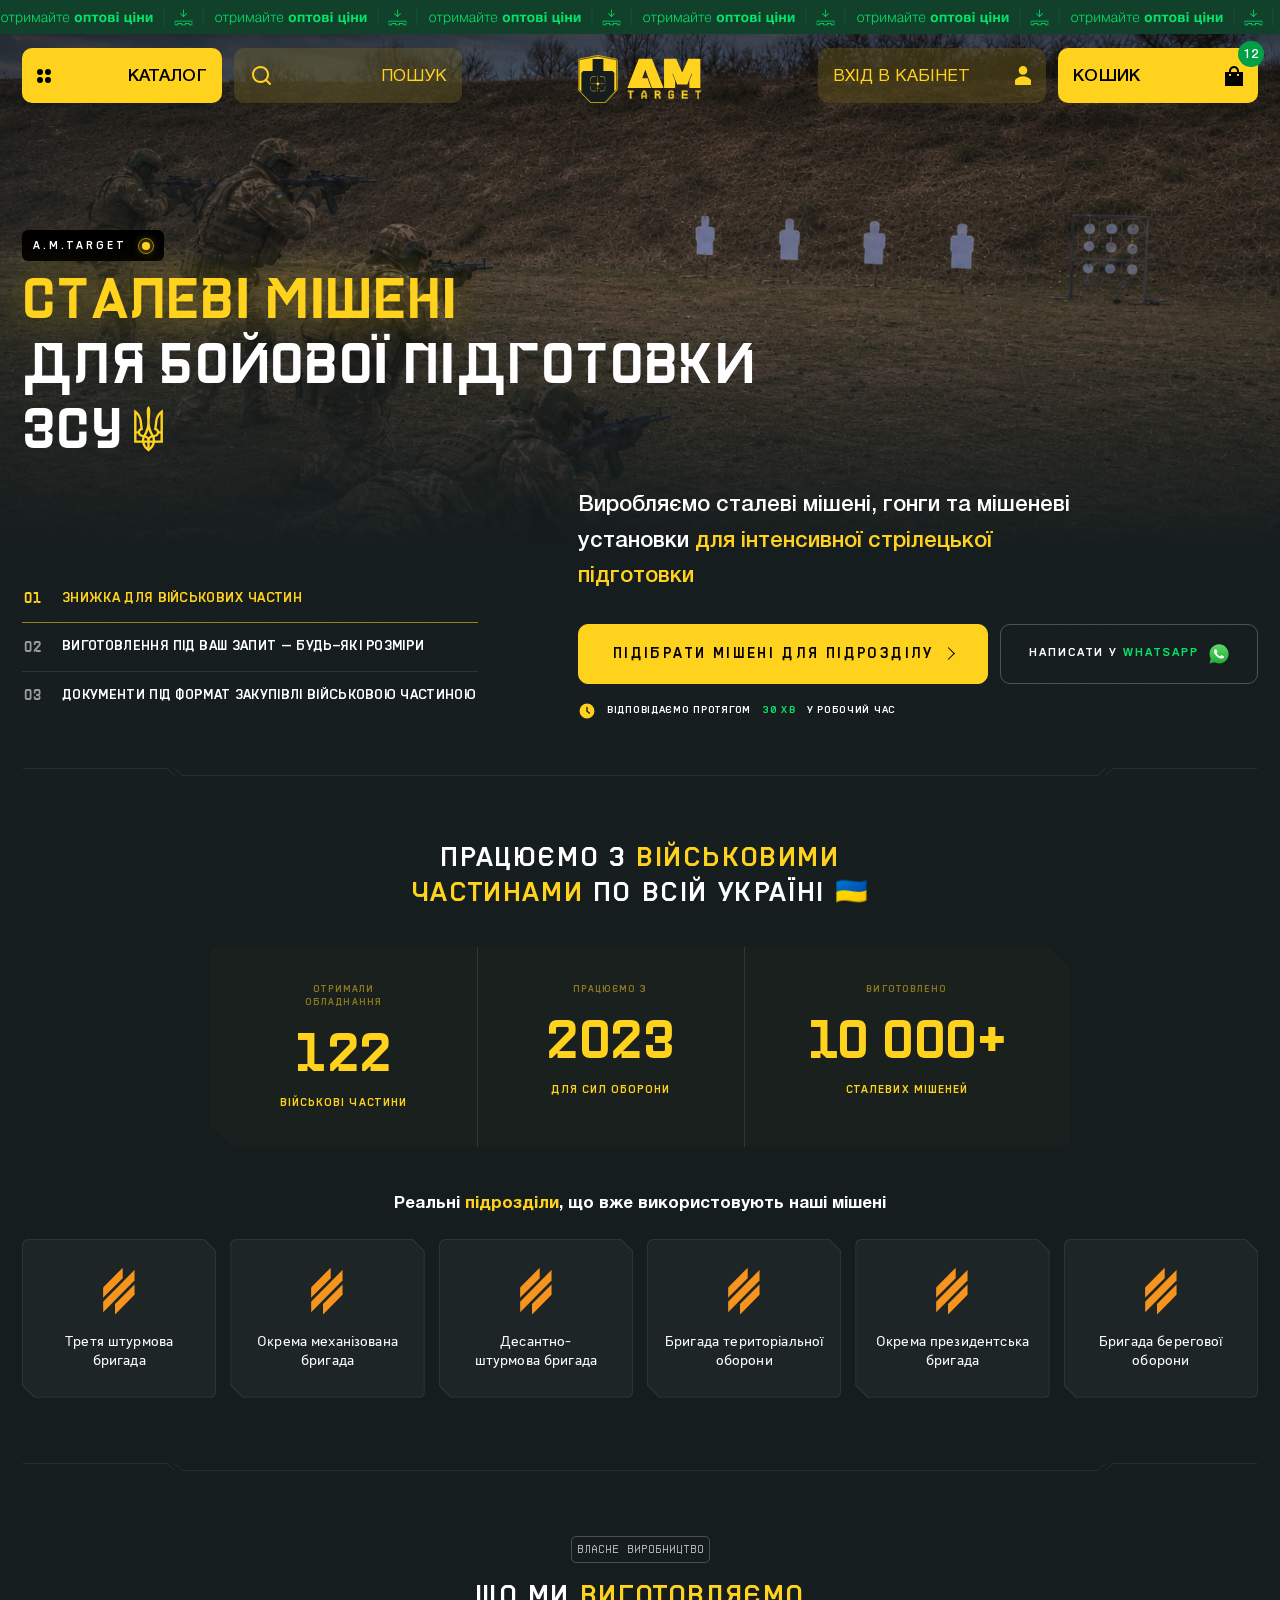
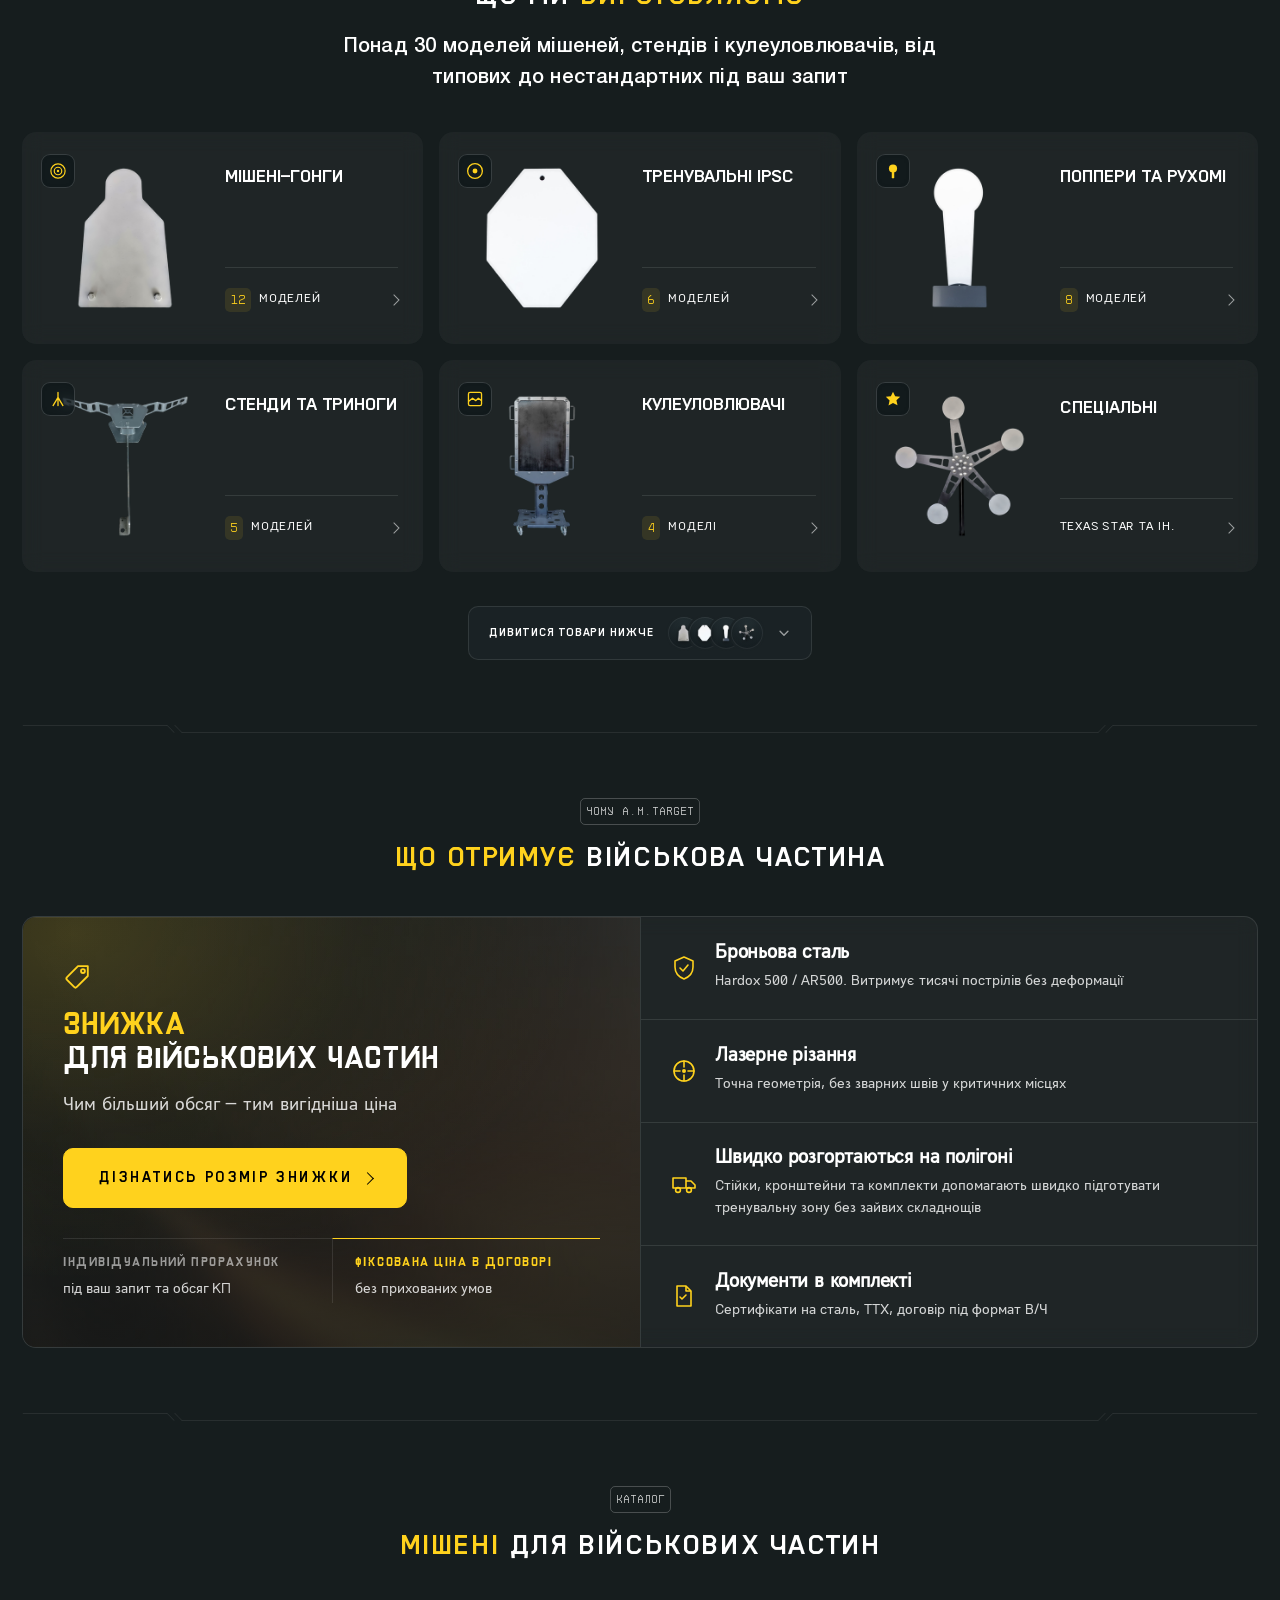
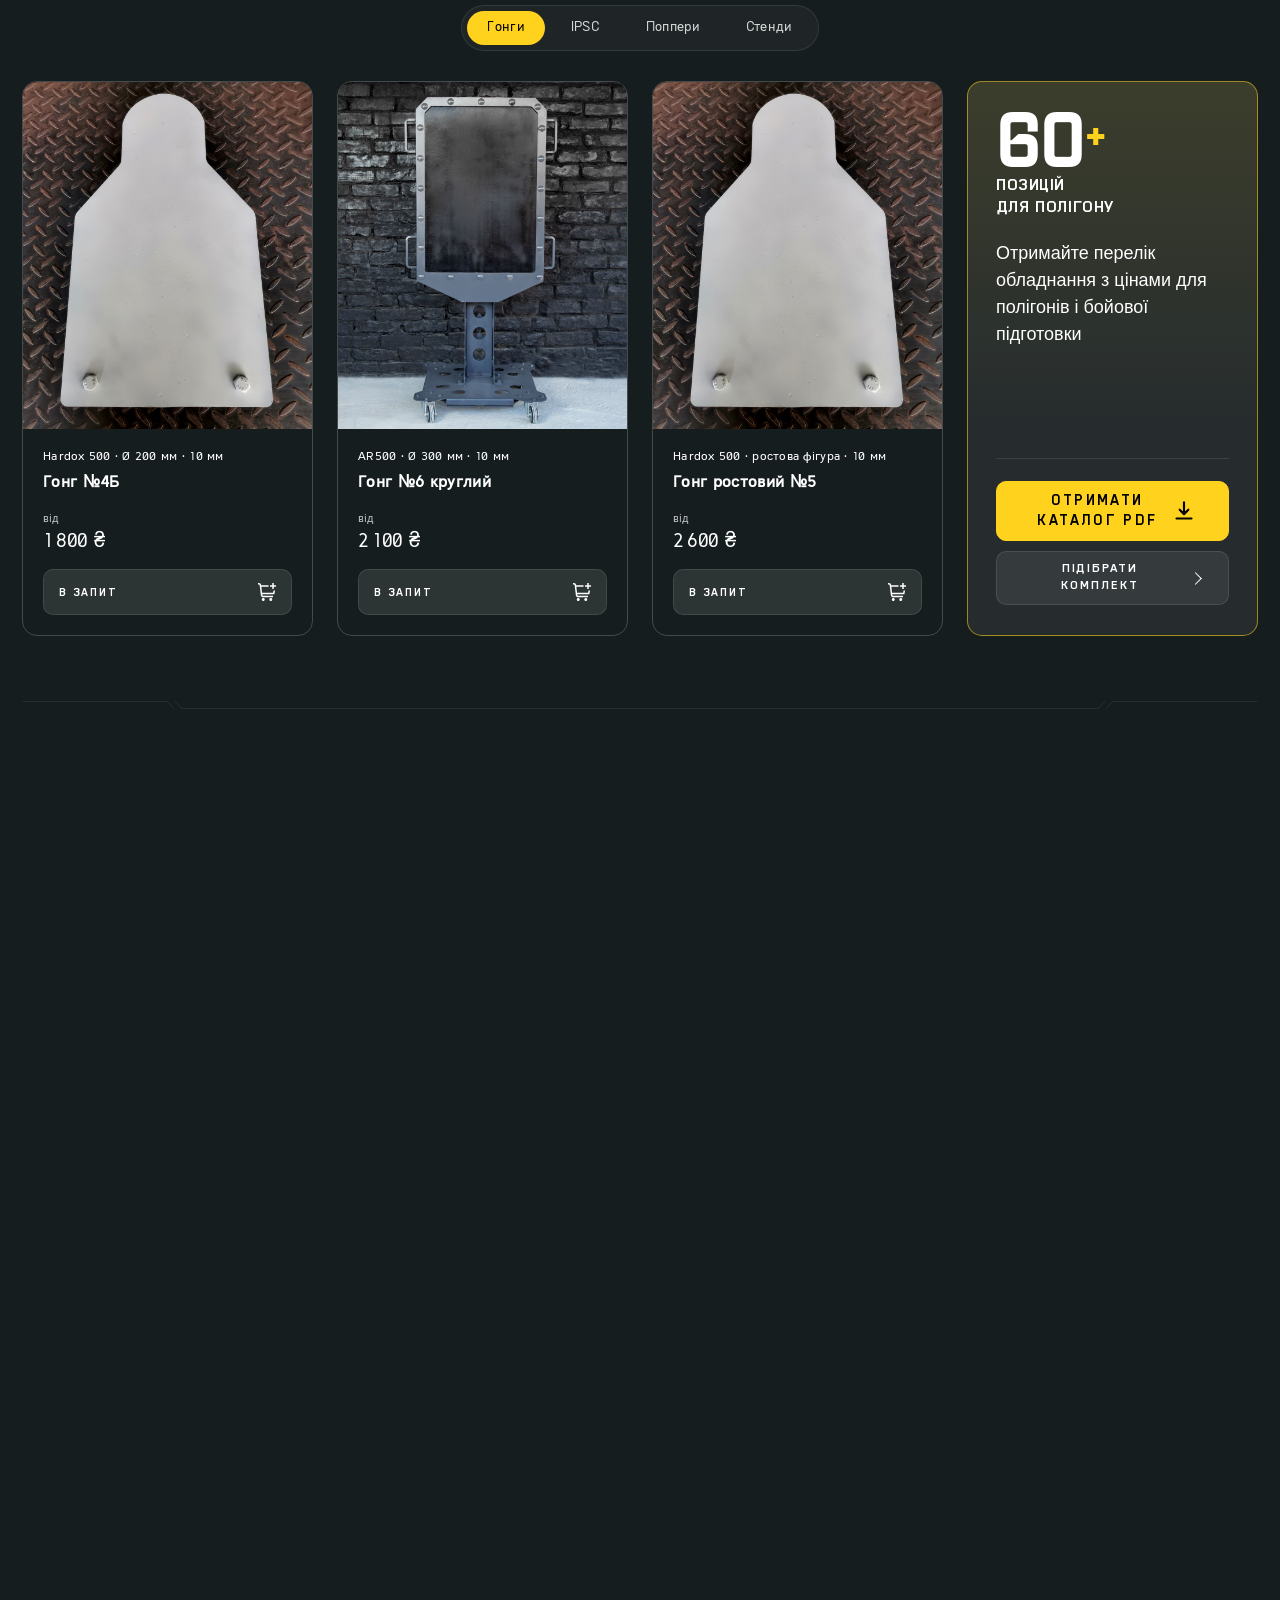
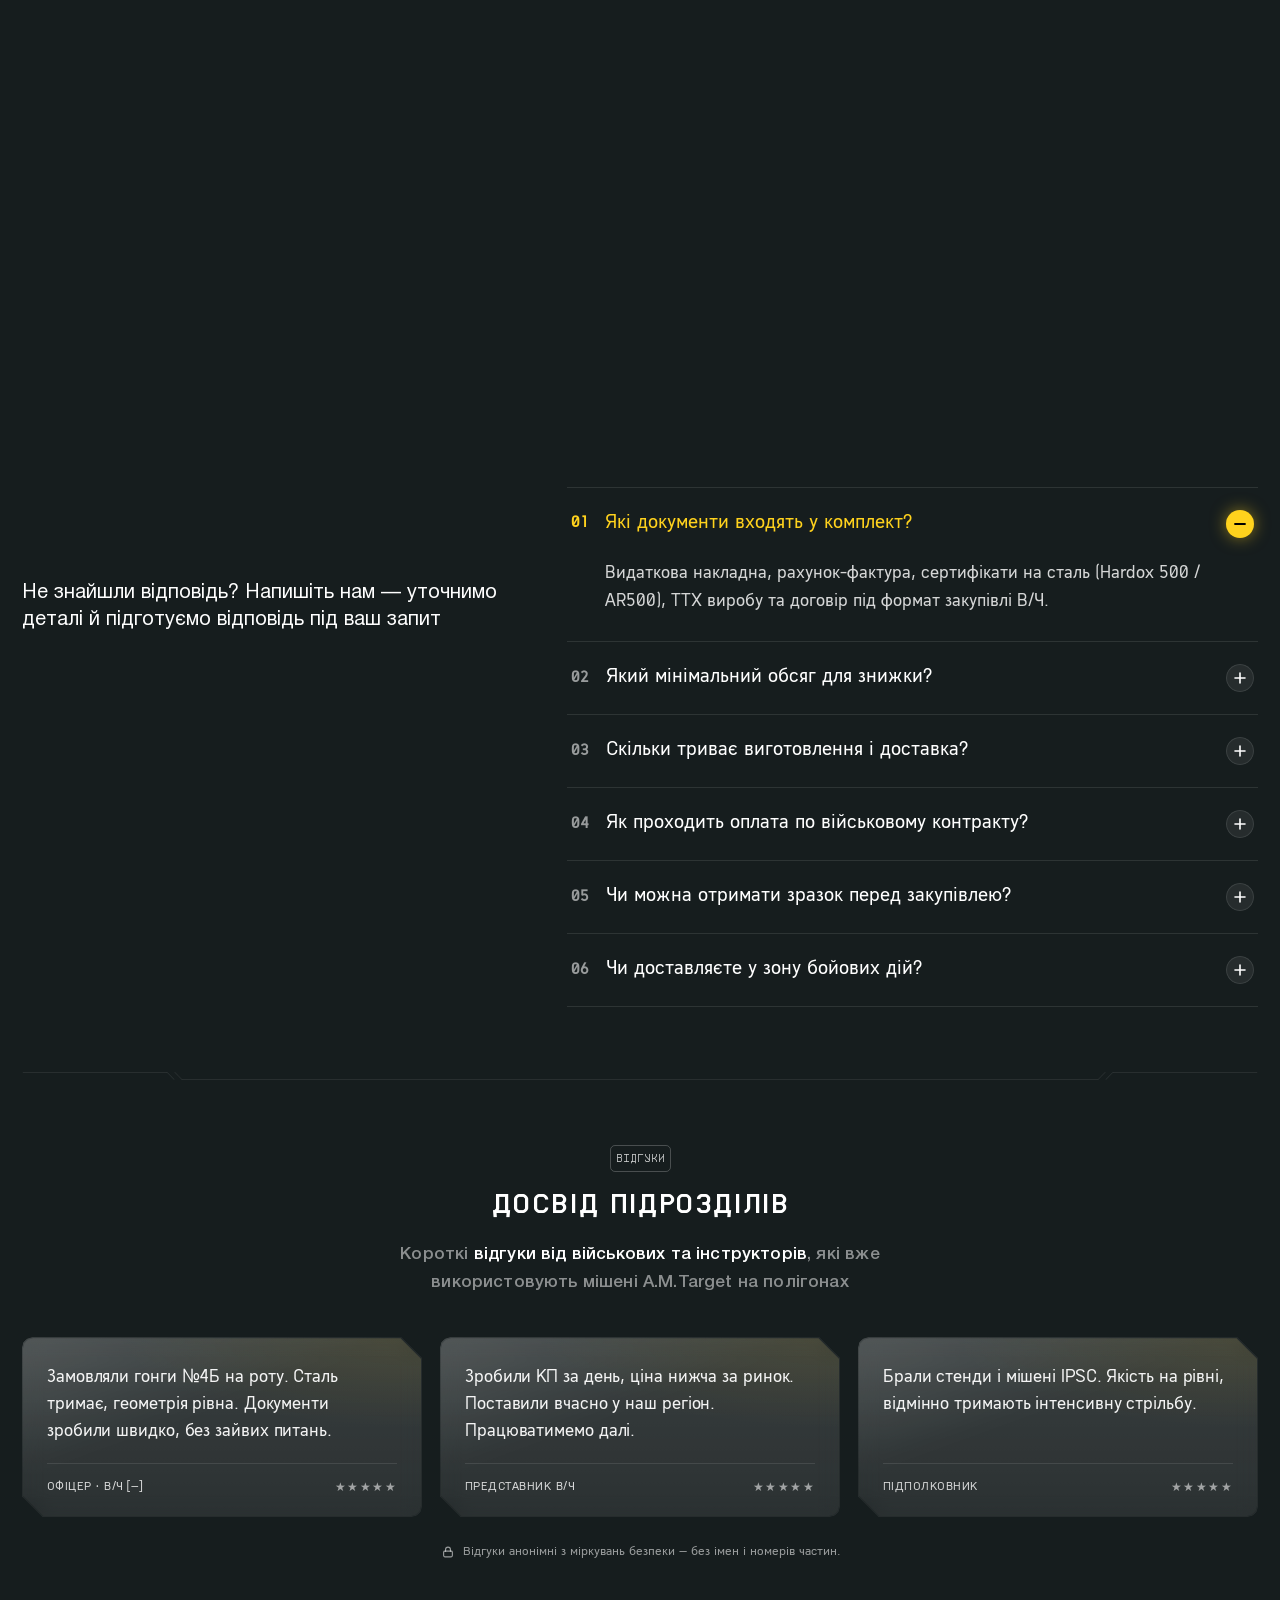
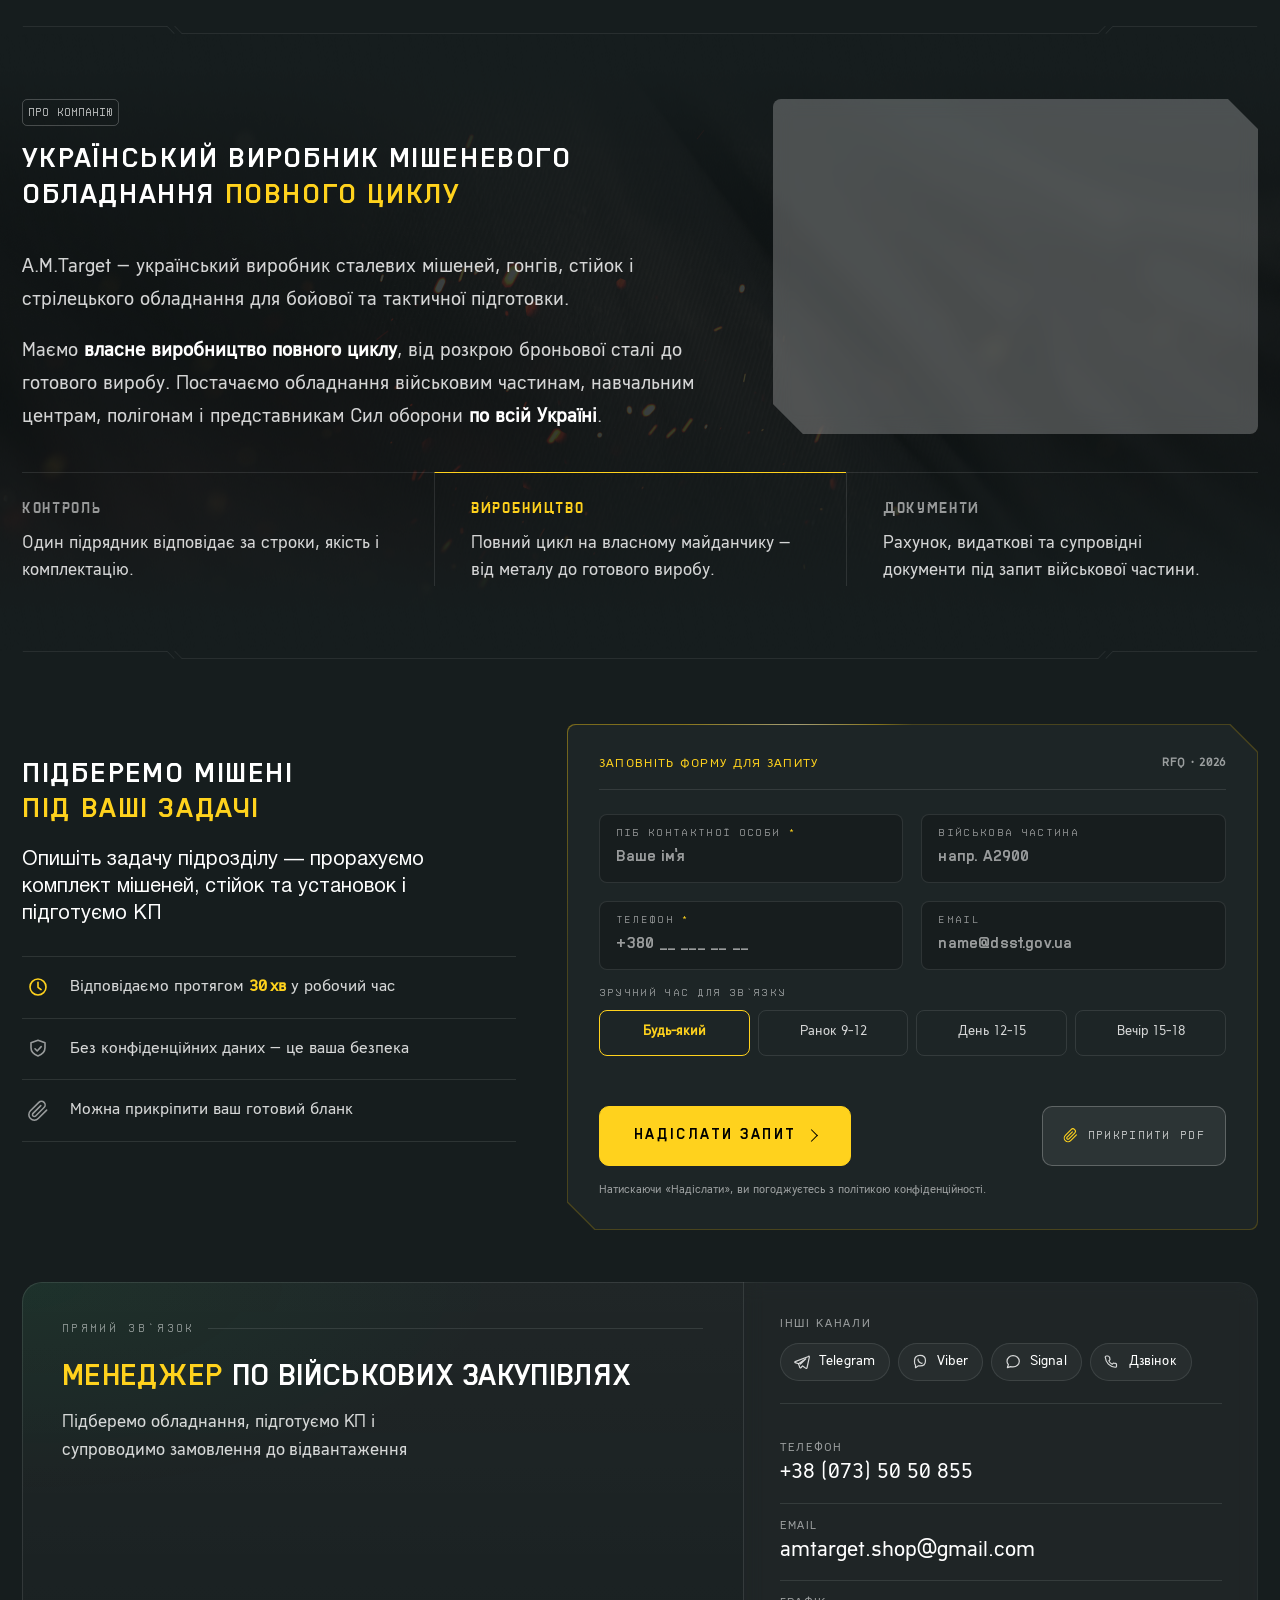
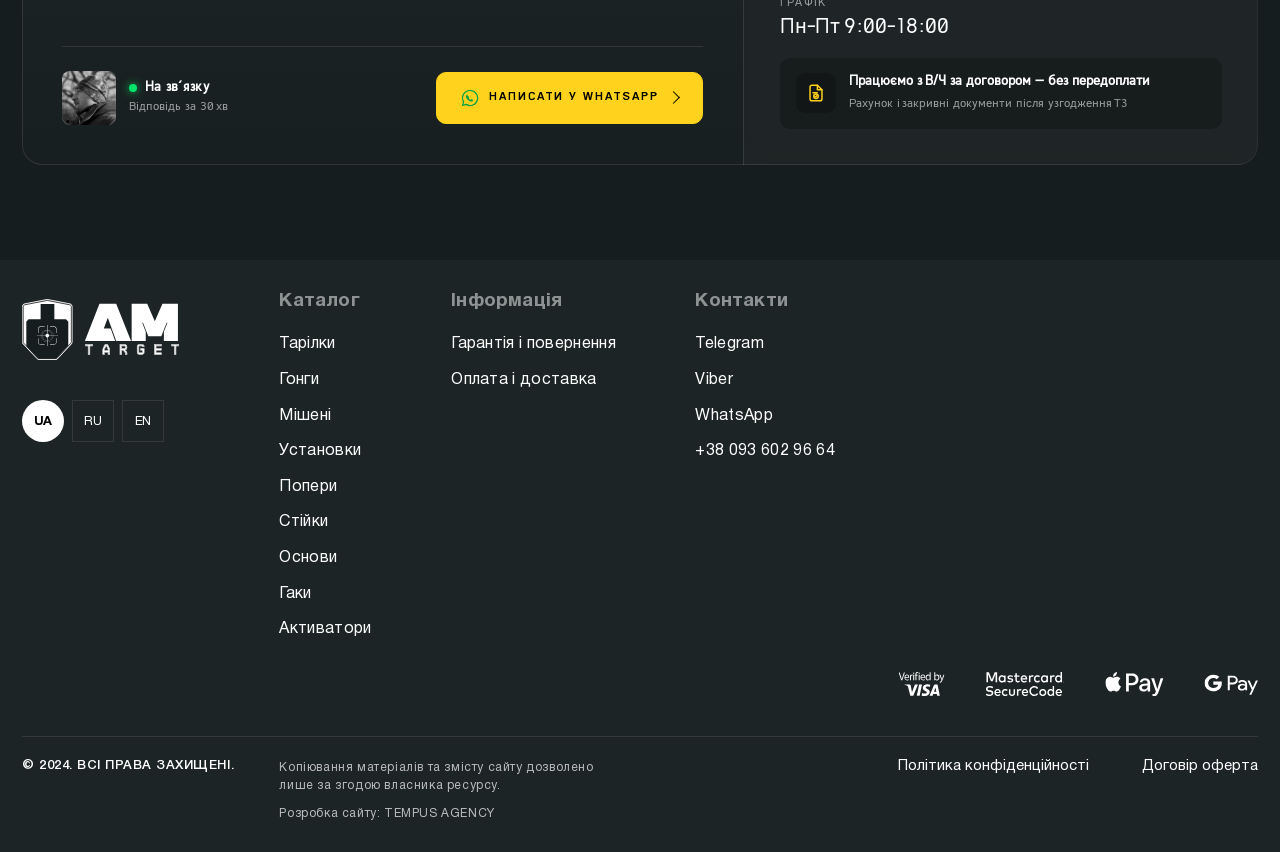
==== landing frame/index.html @ 0f4fd269 "Reupload current snapshot" ====
<!DOCTYPE html>
<html lang="uk-UK">
<head>
  <meta charset="utf-8">
  <title>A.M. Target — Сталеві мішені для бойової підготовки ЗСУ</title>
  <meta name="viewport" content="width=device-width, initial-scale=1.0">
  <meta name="description" content="Сталеві мішені, гонги, IPSC, поппери, стенди й кулеуловлювачі з броньової сталі Hardox 500 / AR500 для військових частин. Власне виробництво, документи під формат В/Ч, постачання по всій Україні.">
  <meta name="theme-color" content="#161d1e">

  <!-- позначка наявності JS: до підключення landing.js контент видимий (без FOUC) -->
  <script>document.documentElement.classList.add('amt-js');</script>

  <!-- прелоад ключових шрифтів -->
  <link rel="preload" href="assets/fonts/HelveticaNeueCyr-Roman.woff2" as="font" type="font/woff2" crossorigin>
  <link rel="preload" href="assets/fonts/HelveticaNeueCyr-Medium.woff2" as="font" type="font/woff2" crossorigin>
  <link rel="preload" href="assets/fonts/HelveticaNeueCyr-Bold.woff2" as="font" type="font/woff2" crossorigin>
  <link rel="preload" href="assets/fonts/BF_Modernista-Bold.woff2" as="font" type="font/woff2" crossorigin>
  <link rel="preload" href="assets/fonts/BF_SUB_HEADLINE_BOLD.woff2" as="font" type="font/woff2" crossorigin>
  <link rel="preload" href="assets/fonts/BF_TEXT_REGULAR.woff2" as="font" type="font/woff2" crossorigin>
  <link rel="preload" href="assets/fonts/BF_MONO_BOOK.woff2" as="font" type="font/woff2" crossorigin>

  <!-- ПОВНИЙ CSS сайту (усі стилі теми доступні на сторінці) -->
  <link rel="stylesheet" href="assets/css/styles.css?v=20260602" media="all">
  <!-- стилі лендінгу (нові правила під .landing) -->
  <link rel="stylesheet" href="style.css?v=20260602" media="all">
</head>

<body>
<div id="page-wrap">

  <!-- піксельний слід: реагує на курсор по всій сторінці (canvas, без залежностей).
       data-grid-skip — не малює під героєм (там власний шар поверх контенту) -->
  <div class="amt-grid-trail" data-grid data-grid-skip=".landing__hero" aria-hidden="true"></div>

  <!-- ============ HEADER (повна інлайн-копія) ============ -->
  <div class="opt_ticker" style="background-image: url(assets/img/opr_tick-ua.svg);"></div>
  <!-- header--ghostnav: меню «плаває» поверх фото героя (прозоре вгорі → суцільне на скролі).
       ЩОБ ПОВЕРНУТИ стару суцільну темну плашку — приберіть клас header--ghostnav (деталі у style.css). -->
  <header class="header fixed header--ghostnav">
    <div class="container header__content">
      <div class="header__left">
        <a href="#" class="header__menu_btn" title="меню"><span></span></a>
        <div class="header__catalog">
          <a href="#" class="header__catalog_btn">
            <svg width="14" height="14" aria-label="Каталог">
              <use xlink:href="assets/img/sprite.svg#ico-catalog"></use>
            </svg> Каталог</a>
          <div class="header__catalog-dropdown catalog_menu">
            <ul>
              <li><a href="#">Перейти в каталог</a></li>
              <li class="has-submenu">
                <a href="#">Установки</a>
                <ul>
                  <li><a href="#">Установки 1</a></li>
                  <li><a href="#">Установки 2</a></li>
                  <li><a href="#">Установки 3</a></li>
                  <li><a href="#">Установки 4</a></li>
                  <li><a href="#">Установки 5</a></li>
                </ul>
              </li>
              <li class="has-submenu">
                <a href="#">Тарілки</a>
                <ul>
                  <li><a href="#">Тарілки 1</a></li>
                  <li><a href="#">Тарілки 2</a></li>
                  <li><a href="#">Тарілки 3</a></li>
                  <li><a href="#">Тарілки 4</a></li>
                  <li><a href="#">Тарілки 5</a></li>
                </ul>
              </li>
              <li class="has-submenu">
                <a href="#">Гонги</a>
                <ul>
                  <li><a href="#">Гонги 1</a></li>
                  <li><a href="#">Гонги 2</a></li>
                  <li><a href="#">Гонги 3</a></li>
                  <li><a href="#">Гонги 4</a></li>
                  <li><a href="#">Гонги 5</a></li>
                </ul>
              </li>
              <li><a href="#">Мішені</a></li>
              <li><a href="#">Попери</a></li>
              <li><a href="#">Стійки</a></li>
              <li><a href="#">Основи</a></li>
              <li><a href="#">Гаки</a></li>
              <li><a href="#">Активатори</a></li>
            </ul>
          </div>
        </div>
        <form class="header__search">
          <button class="header__search-toggle_btn" type="button">Пошук</button>
          <input type="text" class="header__search-input">
          <button class="header__search-submit" type="submit">
            <svg width="19" height="19" aria-label="Пошук">
              <use xlink:href="assets/img/sprite.svg#ico-search"></use>
            </svg>
          </button>
        </form>
      </div>
      <a href="/" class="header__logo"><img src="assets/img/logo.svg" alt="A.M. Target" width="110" height="49"></a>
      <div class="header__right">
        <a href="#" class="header__opt_btn">отримайте <br>оптові ціни <span class="ico"><svg width="12" height="21" aria-label="Оптові ціни">
            <use xlink:href="assets/img/sprite.svg#ico-opt"></use>
          </svg></span></a>
        <a href="#" class="header__auth_btn">Вхід в кабінет
          <svg width="16" height="19" aria-label="Вхід в кабінет">
            <use xlink:href="assets/img/sprite.svg#ico-user"></use>
          </svg>
        </a>
        <a href="#" class="header__cart_btn">
          Кошик
          <svg width="18" height="20" aria-label="Кошик">
            <use xlink:href="assets/img/sprite.svg#ico-cart"></use>
          </svg>
          <span class="badge">12</span>
        </a>
      </div>
    </div>
  </header>
  <div class="header_placeholder"></div>

  <!-- ============ КОНТЕНТ ЛЕНДІНГУ ============ -->
  <!-- ============ КОНТЕНТ ЛЕНДІНГУ ============ -->
  <main class="landing">

    <!-- ───────── 1 · HERO (банер-варіант) ───────── -->
    <section class="landing__hero landing__hero--banner">
      <!-- фон-банер: фото на всю ширину, плавно гасне у тло сторінки -->
      <div class="landing__hero-bg" aria-hidden="true">
        <img class="landing__hero-bg-img" src="assets/img/main_photo.png" width="1536" height="1024" loading="eager" decoding="async"
             alt="Військові ведуть вогонь по сталевих мішенях A.M. Target на полігоні">
      </div>

      <div class="container landing__hero-inner">
        <p class="landing__kicker landing__hero-badge" data-reveal>
          <span class="landing__kicker-text">A.M.Target</span>
          <span class="landing__kicker-dot" aria-hidden="true"></span>
        </p>

        <div class="landing__hero-grid">
          <h1 class="landing__hero-title landing__hero-g-title" data-reveal>
            <span class="landing__hero-title--accent">Сталеві мішені</span>
            <span class="landing__hero-title-mid">для бойової підготовки</span> <span class="landing__hero-zsu">ЗСУ<img class="landing__hero-tryzub" src="assets/img/tryzub.svg" width="31" height="50" alt="" aria-hidden="true"></span>
          </h1>

          <!-- права секція: підзаголовок + кнопки + нотатка — притиснута до правого краю -->
          <div class="landing__hero-side landing__hero-g-side">
            <p class="landing__hero-subtitle" data-reveal>
              Виробляємо сталеві мішені, гонги та мішеневі установки
              <span class="landing__hero-subtitle-accent">для інтенсивної стрілецької підготовки</span>
            </p>
            <div class="landing__hero-cta">
              <div class="landing__hero-actions" data-reveal>
                <a href="#rfq" class="landing__btn landing__btn--primary landing__btn--lead"><span class="landing__btn-label">Підібрати мішені <br class="landing__btn-br">для підрозділу</span>
                  <span class="landing__btn-arrow" aria-hidden="true"></span>
                </a>
                <a href="#contacts" class="landing__btn landing__btn--outline"><span>Написати у <span class="landing__btn-accent-green">WhatsApp</span></span><img class="landing__btn-ico" src="assets/img/logos_whatsapp-icon.svg" width="20" height="20" alt="" aria-hidden="true"></a>
              </div>
              <p class="landing__hero-note" data-reveal><svg class="landing__hero-note-ico" width="18" height="18" viewBox="0 0 18 18" fill="none" aria-hidden="true"><circle cx="9" cy="9" r="6.75" fill="currentColor" stroke="currentColor" stroke-width="1.36"/><path d="M9 5.4V9.18L11.34 10.98" stroke="#161d1e" stroke-width="1.36" stroke-linecap="round" stroke-linejoin="round"/></svg>Відповідаємо протягом <span class="landing__hero-note-accent">30&nbsp;хв</span> у робочий час</p>
            </div>
          </div>

          <ul class="landing__hero-specs landing__hero-g-specs" data-reveal>
            <li class="landing__hero-spec landing__hero-spec--lead">
              <span class="landing__hero-spec-num">01</span>
              <span class="landing__hero-spec-text">Знижка для військових частин</span>
            </li>
            <li class="landing__hero-spec">
              <span class="landing__hero-spec-num">02</span>
              <span class="landing__hero-spec-text">Виготовлення під ваш запит — будь-які розміри</span>
            </li>
            <li class="landing__hero-spec">
              <span class="landing__hero-spec-num">03</span>
              <span class="landing__hero-spec-text">Документи під формат закупівлі військовою частиною</span>
            </li>
          </ul>
        </div>
      </div>
    </section>

    <!-- розділювач -->
    <div class="landing__sep container" aria-hidden="true">
      <img class="landing__sep-line" src="assets/img/divider.svg" width="1408" height="9" alt="" loading="lazy" decoding="async">
    </div>

    <!-- ───────── 2 · SOCIAL PROOF ───────── -->
    <section class="landing__proof">
      <div class="container">
        <div class="landing__proof-top">
          <div class="landing__head landing__proof-head">
            <h2 class="landing__title landing__proof-title" data-reveal>Працюємо з <span class="landing__title-accent">військовими частинами</span> по всій Україні&nbsp;<span class="landing__title-flag" aria-hidden="true">🇺🇦</span></h2>
          </div>
          <ul class="landing__stats" data-reveal>
            <li class="landing__stats-itm">
              <span class="landing__stats-top">Отримали обладнання</span>
              <span class="landing__stats-num" data-count="122">122</span>
              <span class="landing__stats-label">Військові частини</span>
            </li>
            <li class="landing__stats-itm">
              <span class="landing__stats-top">Працюємо з</span>
              <span class="landing__stats-num" data-count="2023">2023</span>
              <span class="landing__stats-label">Для сил оборони</span>
            </li>
            <li class="landing__stats-itm">
              <span class="landing__stats-top">Виготовлено</span>
              <span class="landing__stats-num" data-count="10000" data-suffix="+" data-group>10&nbsp;000+</span>
              <span class="landing__stats-label">Сталевих мішеней</span>
            </li>
          </ul>
        </div>
        <p class="landing__proof-caption" data-reveal>Реальні <span class="landing__title-accent">підрозділи</span>, що вже використовують наші мішені</p>
        <ul class="landing__logos">
          <li class="landing__logos-itm" data-reveal><span class="landing__logos-mark" aria-hidden="true"><img src="assets/img/logo_loremipsum.svg" alt="" width="48" height="48" loading="lazy"></span><span class="landing__logos-name">Третя штурмова бригада</span></li>
          <li class="landing__logos-itm" data-reveal><span class="landing__logos-mark" aria-hidden="true"><img src="assets/img/logo_loremipsum.svg" alt="" width="48" height="48" loading="lazy"></span><span class="landing__logos-name">Окрема механізована бригада</span></li>
          <li class="landing__logos-itm" data-reveal><span class="landing__logos-mark" aria-hidden="true"><img src="assets/img/logo_loremipsum.svg" alt="" width="48" height="48" loading="lazy"></span><span class="landing__logos-name">Десантно-штурмова бригада</span></li>
          <li class="landing__logos-itm" data-reveal><span class="landing__logos-mark" aria-hidden="true"><img src="assets/img/logo_loremipsum.svg" alt="" width="48" height="48" loading="lazy"></span><span class="landing__logos-name">Бригада територіальної оборони</span></li>
          <li class="landing__logos-itm" data-reveal><span class="landing__logos-mark" aria-hidden="true"><img src="assets/img/logo_loremipsum.svg" alt="" width="48" height="48" loading="lazy"></span><span class="landing__logos-name">Окрема президентська бригада</span></li>
          <li class="landing__logos-itm" data-reveal><span class="landing__logos-mark" aria-hidden="true"><img src="assets/img/logo_loremipsum.svg" alt="" width="48" height="48" loading="lazy"></span><span class="landing__logos-name">Бригада берегової оборони</span></li>
        </ul>
      </div>
    </section>

    <!-- розділювач -->
    <div class="landing__sep container" aria-hidden="true">
      <img class="landing__sep-line" src="assets/img/divider.svg" width="1408" height="9" alt="" loading="lazy" decoding="async">
    </div>

    <!-- ───────── 3 · КАТЕГОРІЇ ───────── -->
    <section class="landing__cats">
      <div class="container">
        <div class="landing__cats-head">
          <div class="landing__cats-head-left">
            <p class="landing__suptitle" data-reveal>Власне виробництво</p>
            <h2 class="landing__title" data-reveal>Що ми <span class="landing__title-accent">виготовляємо</span></h2>
          </div>
          <p class="landing__lead landing__cats-lead" data-reveal>Понад 30 моделей мішеней, стендів і кулеуловлювачів, від типових до нестандартних під ваш запит</p>
        </div>

        <ul class="landing__cats-grid">
          <li data-reveal>
            <a href="#catalog" class="landing__panel landing__cat">
              <span class="landing__cat-media">
                <img class="landing__cat-photo" src="assets/img/gong_combat_sniper-tr.png" alt="" width="92" height="92" loading="lazy" decoding="async">
                <span class="landing__cat-ico" aria-hidden="true">
                  <svg width="18" height="18" viewBox="0 0 24 24"><circle cx="12" cy="12" r="9.5" fill="none" stroke="currentColor" stroke-width="1.6"/><circle cx="12" cy="12" r="5" fill="none" stroke="currentColor" stroke-width="1.6"/><circle cx="12" cy="12" r="1.6" fill="currentColor"/></svg>
                </span>
              </span>
              <span class="landing__cat-body">
                <span class="landing__cat-name">Мішені-гонги</span>
                <span class="landing__cat-foot">
                  <span class="landing__cat-count"><b>12</b> моделей</span>
                  <span class="landing__cat-arrow" aria-hidden="true"></span>
                </span>
              </span>
            </a>
          </li>
          <li data-reveal>
            <a href="#catalog" class="landing__panel landing__cat">
              <span class="landing__cat-media">
                <img class="landing__cat-photo" src="assets/img/ipsc-tr.png" alt="" width="92" height="92" loading="lazy" decoding="async">
                <span class="landing__cat-ico" aria-hidden="true">
                  <svg width="18" height="18" viewBox="0 0 22 22"><circle cx="11" cy="11" r="9" fill="none" stroke="currentColor" stroke-width="1.6"/><circle cx="11" cy="11" r="3" fill="currentColor"/></svg>
                </span>
              </span>
              <span class="landing__cat-body">
                <span class="landing__cat-name">Тренувальні IPSC</span>
                <span class="landing__cat-foot">
                  <span class="landing__cat-count"><b>6</b> моделей</span>
                  <span class="landing__cat-arrow" aria-hidden="true"></span>
                </span>
              </span>
            </a>
          </li>
          <li data-reveal>
            <a href="#catalog" class="landing__panel landing__cat">
              <span class="landing__cat-media">
                <img class="landing__cat-photo" src="assets/img/popper_1-tr.png" alt="" width="92" height="92" loading="lazy" decoding="async">
                <span class="landing__cat-ico" aria-hidden="true">
                  <svg width="18" height="18" viewBox="0 0 22 22"><circle cx="11" cy="8" r="5" fill="currentColor"/><rect x="9.5" y="12" width="3" height="8" rx="1.5" fill="currentColor"/></svg>
                </span>
              </span>
              <span class="landing__cat-body">
                <span class="landing__cat-name">Поппери та рухомі</span>
                <span class="landing__cat-foot">
                  <span class="landing__cat-count"><b>8</b> моделей</span>
                  <span class="landing__cat-arrow" aria-hidden="true"></span>
                </span>
              </span>
            </a>
          </li>
          <li data-reveal>
            <a href="#catalog" class="landing__panel landing__cat">
              <span class="landing__cat-media">
                <img class="landing__cat-photo" src="assets/img/tr-m-tr.png" alt="" width="92" height="92" loading="lazy" decoding="async">
                <span class="landing__cat-ico" aria-hidden="true">
                  <svg width="18" height="18" viewBox="0 0 22 22"><path d="M11 3v16M5 19l6-10 6 10" fill="none" stroke="currentColor" stroke-width="1.6" stroke-linecap="round" stroke-linejoin="round"/></svg>
                </span>
              </span>
              <span class="landing__cat-body">
                <span class="landing__cat-name">Стенди та триноги</span>
                <span class="landing__cat-foot">
                  <span class="landing__cat-count"><b>5</b> моделей</span>
                  <span class="landing__cat-arrow" aria-hidden="true"></span>
                </span>
              </span>
            </a>
          </li>
          <li data-reveal>
            <a href="#catalog" class="landing__panel landing__cat">
              <span class="landing__cat-media">
                <img class="landing__cat-photo" src="assets/img/bullet_hard_1-tr.png" alt="" width="92" height="92" loading="lazy" decoding="async">
                <span class="landing__cat-ico" aria-hidden="true">
                  <svg width="18" height="18" viewBox="0 0 22 22"><rect x="3" y="3" width="16" height="16" rx="2" fill="none" stroke="currentColor" stroke-width="1.6"/><path d="M3 14l5-4 4 3 3-3 4 3" fill="none" stroke="currentColor" stroke-width="1.6" stroke-linejoin="round"/></svg>
                </span>
              </span>
              <span class="landing__cat-body">
                <span class="landing__cat-name">Кулеуловлювачі</span>
                <span class="landing__cat-foot">
                  <span class="landing__cat-count"><b>4</b> моделі</span>
                  <span class="landing__cat-arrow" aria-hidden="true"></span>
                </span>
              </span>
            </a>
          </li>
          <li data-reveal>
            <a href="#catalog" class="landing__panel landing__cat">
              <span class="landing__cat-media">
                <img class="landing__cat-photo" src="assets/img/texas_star-tr.png" alt="" width="92" height="92" loading="lazy" decoding="async">
                <span class="landing__cat-ico" aria-hidden="true">
                  <svg width="18" height="18" viewBox="0 0 22 22"><path d="M11 2l2.6 5.7 6.2.7-4.6 4.2 1.3 6.1L11 16l-5.5 2.9 1.3-6.1L2.2 8.4l6.2-.7z" fill="currentColor"/></svg>
                </span>
              </span>
              <span class="landing__cat-body">
                <span class="landing__cat-name">Спеціальні</span>
                <span class="landing__cat-foot">
                  <span class="landing__cat-count">Texas&nbsp;star та ін.</span>
                  <span class="landing__cat-arrow" aria-hidden="true"></span>
                </span>
              </span>
            </a>
          </li>
        </ul>

        <div class="landing__cats-cta">
          <a href="#catalog" class="landing__cats-anchor" data-reveal>
            <span class="landing__cats-anchor-text">Дивитися товари нижче</span>
            <span class="landing__cats-anchor-thumbs" aria-hidden="true">
              <span class="landing__cats-anchor-thumb"><img src="assets/img/gong_combat_sniper-tr.png" alt="" width="34" height="34" loading="lazy" decoding="async"></span>
              <span class="landing__cats-anchor-thumb"><img src="assets/img/ipsc-tr.png" alt="" width="34" height="34" loading="lazy" decoding="async"></span>
              <span class="landing__cats-anchor-thumb"><img src="assets/img/popper_1-tr.png" alt="" width="34" height="34" loading="lazy" decoding="async"></span>
              <span class="landing__cats-anchor-thumb landing__cats-anchor-thumb--last"><img src="assets/img/texas_star-tr.png" alt="" width="34" height="34" loading="lazy" decoding="async"></span>
            </span>
            <span class="landing__cats-anchor-chev" aria-hidden="true">
              <svg width="14" height="14" viewBox="0 0 16 16" fill="none"><path d="M3.5 6 8 10.5 12.5 6" stroke="currentColor" stroke-width="1.6" stroke-linecap="round" stroke-linejoin="round"/></svg>
            </span>
          </a>
        </div>
      </div>
    </section>

    <!-- розділювач -->
    <div class="landing__sep container" aria-hidden="true">
      <img class="landing__sep-line" src="assets/img/divider.svg" width="1408" height="9" alt="" loading="lazy" decoding="async">
    </div>

    <!-- ───────── 4 · WHY US ───────── -->
    <section class="landing__why">
      <div class="container">
        <div class="landing__head landing__head--center">
          <p class="landing__suptitle" data-reveal>Чому A.M.Target</p>
          <h2 class="landing__title" data-reveal><span class="landing__title-accent">Що отримує</span> військова частина</h2>
        </div>

        <div class="landing__why-board landing__panel" data-reveal>
          <!-- ЛІВОРУЧ: офер-знижка (акцентна зона) -->
          <div class="landing__why-offer">
            <div class="landing__why-offer-main">
              <span class="landing__why-offer-ico" aria-hidden="true">
                <svg width="30" height="30" viewBox="0 0 26 26" fill="none"><path d="M21.5 4.5H13L3.5 14a1.7 1.7 0 0 0 0 2.4l6.1 6.1a1.7 1.7 0 0 0 2.4 0L21.5 13V4.5Z" stroke="currentColor" stroke-width="1.6" stroke-linejoin="round"/><circle cx="17.3" cy="8.7" r="1.7" stroke="currentColor" stroke-width="1.6"/></svg>
              </span>
              <h3 class="landing__why-offer-title"><span class="landing__why-offer-title-hi">Знижка</span> для військових частин</h3>
              <p class="landing__why-offer-text">Чим більший обсяг&nbsp;— тим вигідніша ціна</p>
              <a href="#rfq" class="landing__btn landing__btn--primary landing__why-offer-cta landing__btn--lead"><span class="landing__btn-label">Дізнатись розмір знижки</span>
                <span class="landing__btn-arrow" aria-hidden="true"></span>
              </a>
            </div>
            <!-- умови як футер «дос'є»: 2 стовпці в краях панелі (eyebrow + рядок), жовтий акцент на головному -->
            <dl class="landing__why-offer-foot">
              <div class="landing__why-offer-foot-cell">
                <dt class="landing__why-offer-foot-label">Індивідуальний прорахунок</dt>
                <dd class="landing__why-offer-foot-text">під ваш запит та обсяг&nbsp;КП</dd>
              </div>
              <div class="landing__why-offer-foot-cell landing__why-offer-foot-cell--lead">
                <dt class="landing__why-offer-foot-label">Фіксована ціна в договорі</dt>
                <dd class="landing__why-offer-foot-text">без прихованих умов</dd>
              </div>
            </dl>
          </div>

          <!-- ПРАВОРУЧ: реєстр переваг (рядки з роздільниками, без карток) -->
          <ul class="landing__why-ledger">
            <li class="landing__why-row">
              <span class="landing__why-row-ico" aria-hidden="true">
                <svg width="26" height="26" viewBox="0 0 26 26"><path d="M13 2l9 4v6c0 6-4 10-9 12C8 22 4 18 4 12V6z" fill="none" stroke="currentColor" stroke-width="1.6" stroke-linejoin="round"/><path d="M9 13l3 3 5-6" fill="none" stroke="currentColor" stroke-width="1.6" stroke-linecap="round" stroke-linejoin="round"/></svg>
              </span>
              <div class="landing__why-row-body">
                <h4 class="landing__why-row-title">Броньова сталь</h4>
                <p class="landing__why-row-text">Hardox 500 / AR500. Витримує тисячі пострілів без деформації</p>
              </div>
            </li>
            <li class="landing__why-row">
              <span class="landing__why-row-ico" aria-hidden="true">
                <svg width="26" height="26" viewBox="0 0 26 26"><circle cx="13" cy="13" r="10" fill="none" stroke="currentColor" stroke-width="1.6"/><path d="M13 3v6M13 17v6M3 13h6M17 13h6" fill="none" stroke="currentColor" stroke-width="1.6" stroke-linecap="round"/><circle cx="13" cy="13" r="2" fill="currentColor"/></svg>
              </span>
              <div class="landing__why-row-body">
                <h4 class="landing__why-row-title">Лазерне різання</h4>
                <p class="landing__why-row-text">Точна геометрія, без зварних швів у критичних місцях</p>
              </div>
            </li>
            <li class="landing__why-row">
              <span class="landing__why-row-ico" aria-hidden="true">
                <svg width="26" height="26" viewBox="0 0 26 26"><path d="M2 17h13V7H2zM15 10h5l4 4v3h-9z" fill="none" stroke="currentColor" stroke-width="1.6" stroke-linejoin="round"/><circle cx="7" cy="19" r="2.4" fill="none" stroke="currentColor" stroke-width="1.6"/><circle cx="18" cy="19" r="2.4" fill="none" stroke="currentColor" stroke-width="1.6"/></svg>
              </span>
              <div class="landing__why-row-body">
                <h4 class="landing__why-row-title">Швидко розгортаються на полігоні</h4>
                <p class="landing__why-row-text">Стійки, кронштейни та комплекти допомагають швидко підготувати тренувальну зону без зайвих складнощів</p>
              </div>
            </li>
            <li class="landing__why-row">
              <span class="landing__why-row-ico" aria-hidden="true">
                <svg width="26" height="26" viewBox="0 0 26 26"><path d="M6 3h9l5 5v15H6z" fill="none" stroke="currentColor" stroke-width="1.6" stroke-linejoin="round"/><path d="M15 3v5h5" fill="none" stroke="currentColor" stroke-width="1.6" stroke-linejoin="round"/><path d="M9 14l2 2 4-4" fill="none" stroke="currentColor" stroke-width="1.6" stroke-linecap="round" stroke-linejoin="round"/></svg>
              </span>
              <div class="landing__why-row-body">
                <h4 class="landing__why-row-title">Документи в комплекті</h4>
                <p class="landing__why-row-text">Сертифікати на сталь, ТТХ, договір під формат В/Ч</p>
              </div>
            </li>
          </ul>
        </div>
      </div>
    </section>

    <!-- розділювач -->
    <div class="landing__sep container" aria-hidden="true">
      <img class="landing__sep-line" src="assets/img/divider.svg" width="1408" height="9" alt="" loading="lazy" decoding="async">
    </div>

    <!-- ───────── 5 · CATALOG ───────── -->
    <section class="landing__catalog" id="catalog">
      <div class="container">
        <div class="landing__head landing__head--center">
          <p class="landing__suptitle" data-reveal>Каталог</p>
          <h2 class="landing__title" data-reveal><span class="landing__title-accent">Мішені</span> для військових частин</h2>
        </div>

        <div class="landing__catalog-bar" data-reveal>
          <div class="landing__tabs" role="group" aria-label="Категорії товарів">
            <button type="button" class="landing__tab active" data-cat="gong" aria-pressed="true">Гонги</button>
            <button type="button" class="landing__tab" data-cat="ipsc" aria-pressed="false">IPSC</button>
            <button type="button" class="landing__tab" data-cat="popper" aria-pressed="false">Поппери</button>
            <button type="button" class="landing__tab" data-cat="stand" aria-pressed="false">Стенди</button>
          </div>
        </div>

        <ul class="landing__catalog-grid catalog_grid">
          <li class="shortcard landing__product" data-cat="gong" data-reveal>
            <a href="#rfq" class="shortcard__thumb">
              <img width="480" height="578" src="assets/img/gong_combat_sniper.jpg" alt="Гонг №4Б" title="Гонг №4Б" loading="lazy">
            </a>
            <div class="shortcard__suptitle">Hardox 500 · Ø 200 мм · 10 мм</div>
            <a href="#rfq" class="shortcard__title">Гонг №4Б</a>
            <div class="shortcard__price_wrap">
              <div class="shortcard__price_label">від</div>
              <div class="shortcard__price">1&nbsp;800 &#8372;</div>
            </div>
            <a href="#rfq" class="btn btn-add_to_cart">В запит</a>
          </li>
          <li class="shortcard landing__product" data-cat="gong" data-reveal>
            <a href="#rfq" class="shortcard__thumb">
              <img width="480" height="578" src="assets/img/bullet_hard_1.jpg" alt="Гонг №6 круглий" title="Гонг №6 круглий" loading="lazy">
            </a>
            <div class="shortcard__suptitle">AR500 · Ø 300 мм · 10 мм</div>
            <a href="#rfq" class="shortcard__title">Гонг №6 круглий</a>
            <div class="shortcard__price_wrap">
              <div class="shortcard__price_label">від</div>
              <div class="shortcard__price">2&nbsp;100 &#8372;</div>
            </div>
            <a href="#rfq" class="btn btn-add_to_cart">В запит</a>
          </li>
          <li class="shortcard landing__product landing__product--extra" data-cat="gong" data-reveal>
            <a href="#rfq" class="shortcard__thumb">
              <img width="480" height="578" src="assets/img/gong_combat_sniper.jpg" alt="Гонг ростовий №5" title="Гонг ростовий №5" loading="lazy">
            </a>
            <div class="shortcard__suptitle">Hardox 500 · ростова фігура · 10 мм</div>
            <a href="#rfq" class="shortcard__title">Гонг ростовий №5</a>
            <div class="shortcard__price_wrap">
              <div class="shortcard__price_label">від</div>
              <div class="shortcard__price">2&nbsp;600 &#8372;</div>
            </div>
            <a href="#rfq" class="btn btn-add_to_cart">В запит</a>
          </li>
          <li class="shortcard landing__product" data-cat="ipsc" data-reveal>
            <a href="#rfq" class="shortcard__thumb">
              <img width="480" height="578" src="assets/img/ipsc.jpg" alt="IPSC 290×500" title="IPSC 290×500" loading="lazy">
            </a>
            <div class="shortcard__suptitle">AR500 · класична · 8 мм</div>
            <a href="#rfq" class="shortcard__title">IPSC 290×500</a>
            <div class="shortcard__price_wrap">
              <div class="shortcard__price_label">від</div>
              <div class="shortcard__price">3&nbsp;200 &#8372;</div>
            </div>
            <a href="#rfq" class="btn btn-add_to_cart">В запит</a>
          </li>
          <li class="shortcard landing__product" data-cat="ipsc" data-reveal>
            <a href="#rfq" class="shortcard__thumb">
              <img width="480" height="578" src="assets/img/ipsc.jpg" alt="IPSC Mini" title="IPSC Mini" loading="lazy">
            </a>
            <div class="shortcard__suptitle">Hardox 500 · ⅓ розміру · 8 мм</div>
            <a href="#rfq" class="shortcard__title">IPSC Mini</a>
            <div class="shortcard__price_wrap">
              <div class="shortcard__price_label">від</div>
              <div class="shortcard__price">2&nbsp;400 &#8372;</div>
            </div>
            <a href="#rfq" class="btn btn-add_to_cart">В запит</a>
          </li>
          <li class="shortcard landing__product landing__product--extra" data-cat="ipsc" data-reveal>
            <a href="#rfq" class="shortcard__thumb">
              <img width="480" height="578" src="assets/img/ipsc.jpg" alt="IPSC ½ ростова" title="IPSC ½ ростова" loading="lazy">
            </a>
            <div class="shortcard__suptitle">AR500 · половинна · 8 мм</div>
            <a href="#rfq" class="shortcard__title">IPSC ½ ростова</a>
            <div class="shortcard__price_wrap">
              <div class="shortcard__price_label">від</div>
              <div class="shortcard__price">2&nbsp;900 &#8372;</div>
            </div>
            <a href="#rfq" class="btn btn-add_to_cart">В запит</a>
          </li>
          <li class="shortcard landing__product" data-cat="popper" data-reveal>
            <a href="#rfq" class="shortcard__thumb">
              <img width="480" height="578" src="assets/img/popper_1.jpg" alt="Поппер класичний" title="Поппер класичний" loading="lazy">
            </a>
            <div class="shortcard__suptitle">рухома · сталь 10 мм · з активатором</div>
            <a href="#rfq" class="shortcard__title">Поппер класичний</a>
            <div class="shortcard__price_wrap">
              <div class="shortcard__price_label">від</div>
              <div class="shortcard__price">2&nbsp;500 &#8372;</div>
            </div>
            <a href="#rfq" class="btn btn-add_to_cart">В запит</a>
          </li>
          <li class="shortcard landing__product" data-cat="popper" data-reveal>
            <a href="#rfq" class="shortcard__thumb">
              <img width="480" height="578" src="assets/img/popper_1.jpg" alt="Поппер міні" title="Поппер міні" loading="lazy">
            </a>
            <div class="shortcard__suptitle">рухома · компактний · сталь 8 мм</div>
            <a href="#rfq" class="shortcard__title">Поппер міні</a>
            <div class="shortcard__price_wrap">
              <div class="shortcard__price_label">від</div>
              <div class="shortcard__price">1&nbsp;900 &#8372;</div>
            </div>
            <a href="#rfq" class="btn btn-add_to_cart">В запит</a>
          </li>
          <li class="shortcard landing__product landing__product--extra" data-cat="popper" data-reveal>
            <a href="#rfq" class="shortcard__thumb">
              <img width="480" height="578" src="assets/img/texas_star_.jpg" alt="Texas Star" title="Texas Star" loading="lazy">
            </a>
            <div class="shortcard__suptitle">рухома · 5 променів · сталь 10 мм</div>
            <a href="#rfq" class="shortcard__title">Texas Star</a>
            <div class="shortcard__price_wrap">
              <div class="shortcard__price_label">від</div>
              <div class="shortcard__price">6&nbsp;800 &#8372;</div>
            </div>
            <a href="#rfq" class="btn btn-add_to_cart">В запит</a>
          </li>
          <li class="shortcard landing__product" data-cat="stand" data-reveal>
            <a href="#rfq" class="shortcard__thumb">
              <img width="480" height="578" src="assets/img/tr-m.jpg" alt="Стенд KA-L" title="Стенд KA-L" loading="lazy">
            </a>
            <div class="shortcard__suptitle">Ст-3 · регульований · під гонги</div>
            <a href="#rfq" class="shortcard__title">Стенд KA-L</a>
            <div class="shortcard__price_wrap">
              <div class="shortcard__price_label">від</div>
              <div class="shortcard__price">4&nbsp;500 &#8372;</div>
            </div>
            <a href="#rfq" class="btn btn-add_to_cart">В запит</a>
          </li>
          <li class="shortcard landing__product" data-cat="stand" data-reveal>
            <a href="#rfq" class="shortcard__thumb">
              <img width="480" height="578" src="assets/img/tr-m.jpg" alt="Тринога універсальна" title="Тринога універсальна" loading="lazy">
            </a>
            <div class="shortcard__suptitle">Ст-3 · складна · сталь / труба</div>
            <a href="#rfq" class="shortcard__title">Тринога універсальна</a>
            <div class="shortcard__price_wrap">
              <div class="shortcard__price_label">від</div>
              <div class="shortcard__price">2&nbsp;800 &#8372;</div>
            </div>
            <a href="#rfq" class="btn btn-add_to_cart">В запит</a>
          </li>
          <li class="shortcard landing__product landing__product--extra" data-cat="stand" data-reveal>
            <a href="#rfq" class="shortcard__thumb">
              <img width="480" height="578" src="assets/img/tr-m.jpg" alt="Стенд мобільний" title="Стенд мобільний" loading="lazy">
            </a>
            <div class="shortcard__suptitle">Ст-3 · на колесах · під IPSC</div>
            <a href="#rfq" class="shortcard__title">Стенд мобільний</a>
            <div class="shortcard__price_wrap">
              <div class="shortcard__price_label">від</div>
              <div class="shortcard__price">5&nbsp;200 &#8372;</div>
            </div>
            <a href="#rfq" class="btn btn-add_to_cart">В запит</a>
          </li>
          <li class="landing__cta-card" data-reveal>
            <div class="landing__cta-card-head">
              <span class="landing__cta-card-num">60<span class="landing__cta-card-plus">+</span></span>
              <span class="landing__cta-card-label">Позицій<br>для&nbsp;полігону</span>
            </div>
            <p class="landing__cta-card-text">Отримайте перелік обладнання з цінами для полігонів і бойової підготовки</p>
            <div class="landing__cta-card-actions">
              <a href="#" class="landing__btn landing__btn--primary landing__btn--wide landing__btn--lead">
                <span class="landing__btn-label">Отримати каталог PDF</span>
                <svg class="landing__btn-ico" width="18" height="18" viewBox="0 0 16 16" aria-hidden="true"><path d="M8 1v9M4.5 7l3.5 3.5L11.5 7M2 14h12" fill="none" stroke="currentColor" stroke-width="1.7" stroke-linecap="round" stroke-linejoin="round"/></svg>
              </a>
              <a href="#rfq" class="landing__btn landing__btn--ghost landing__btn--wide landing__btn--lead">
                <span class="landing__btn-label">Підібрати комплект</span>
                <i class="landing__btn-arrow" aria-hidden="true"></i>
              </a>
            </div>
          </li>
        </ul>

        <!-- стрілки слайдера (лише моб./планшет) -->
        <div class="landing__catalog-nav" data-catalog-nav aria-hidden="true">
          <button type="button" class="landing__catalog-arrow" data-dir="prev" aria-label="Попередній товар">
            <i class="landing__catalog-arrow-ico" aria-hidden="true"></i>
          </button>
          <button type="button" class="landing__catalog-arrow" data-dir="next" aria-label="Наступний товар">
            <i class="landing__catalog-arrow-ico" aria-hidden="true"></i>
          </button>
        </div>

        <!-- тримач CTA-картки поза слайдером (моб./планшет) — JS переносить сюди -->
        <ul class="landing__catalog-foot" data-catalog-foot></ul>
      </div>
    </section>

    <!-- розділювач -->
    <div class="landing__sep container" aria-hidden="true">
      <img class="landing__sep-line" src="assets/img/divider.svg" width="1408" height="9" alt="" loading="lazy" decoding="async">
    </div>

    <!-- ───────── 6 · GALLERY ───────── -->
    <section class="landing__gallery">
      <div class="container">
        <div class="landing__head landing__head--center">
          <p class="landing__suptitle" data-reveal>Галерея</p>
          <h2 class="landing__title" data-reveal>Мішені у роботі</h2>
        </div>
        <ul class="landing__gallery-grid">
          <li class="landing__gallery-itm" data-reveal>
            <video class="landing__gallery-vid" data-src="assets/video/v1.mp4" muted loop playsinline preload="none" aria-hidden="true"></video>
          </li>
          <li class="landing__gallery-itm" data-reveal>
            <video class="landing__gallery-vid" data-src="assets/video/v2.mp4" muted loop playsinline preload="none" aria-hidden="true"></video>
          </li>
          <li class="landing__gallery-itm" data-reveal>
            <video class="landing__gallery-vid" data-src="assets/video/v3.mp4" muted loop playsinline preload="none" aria-hidden="true"></video>
          </li>
          <li class="landing__gallery-itm" data-reveal>
            <video class="landing__gallery-vid" data-src="assets/video/v4.mp4" muted loop playsinline preload="none" aria-hidden="true"></video>
          </li>
        </ul>
        <button type="button" class="landing__gallery-video" data-video-open data-reveal aria-label="Відкрити відео з полігону зі звуком">
          <video class="landing__gallery-video-media" aria-hidden="true" muted loop autoplay playsinline preload="metadata"
                 src="https://amtarget.net/wp-content/uploads/2026/02/b9626d79-b501-44e7-8128-6bfd76f11747.mp4"></video>
          <span class="landing__gallery-play" aria-hidden="true">
            <svg width="22" height="22" viewBox="0 0 22 22"><path d="M8 5l9 6-9 6z" fill="currentColor"/></svg>
          </span>
        </button>
      </div>
    </section>

    <!-- ───────── 7 · FAQ ───────── -->
    <section class="landing__faq">
      <div class="container landing__faq-inner">
        <div class="landing__faq-intro">
          <div class="landing__head">
            <p class="landing__suptitle" data-reveal>FAQ</p>
            <h2 class="landing__title landing__faq-title" data-reveal><span class="landing__title-accent">Питання</span> щодо закупівлі та комплектації</h2>
            <p class="landing__lead" data-reveal>Не знайшли відповідь? Напишіть нам — уточнимо деталі й підготуємо відповідь під ваш запит</p>
          </div>
        </div>
        <div class="landing__faq-list" data-reveal>
          <details class="landing__faq-itm" open>
            <summary class="landing__faq-q"><span class="landing__faq-q-text">Які документи входять у комплект?</span></summary>
            <div class="landing__faq-a">Видаткова накладна, рахунок-фактура, сертифікати на сталь (Hardox 500 / AR500), ТТХ виробу та договір під формат закупівлі В/Ч.</div>
          </details>
          <details class="landing__faq-itm">
            <summary class="landing__faq-q"><span class="landing__faq-q-text">Який мінімальний обсяг для знижки?</span></summary>
            <div class="landing__faq-a">Текст відповіді узгоджується з клієнтом.</div>
          </details>
          <details class="landing__faq-itm">
            <summary class="landing__faq-q"><span class="landing__faq-q-text">Скільки триває виготовлення і доставка?</span></summary>
            <div class="landing__faq-a">Текст відповіді узгоджується з клієнтом.</div>
          </details>
          <details class="landing__faq-itm">
            <summary class="landing__faq-q"><span class="landing__faq-q-text">Як проходить оплата по військовому контракту?</span></summary>
            <div class="landing__faq-a">Текст відповіді узгоджується з клієнтом.</div>
          </details>
          <details class="landing__faq-itm">
            <summary class="landing__faq-q"><span class="landing__faq-q-text">Чи можна отримати зразок перед закупівлею?</span></summary>
            <div class="landing__faq-a">Текст відповіді узгоджується з клієнтом.</div>
          </details>
          <details class="landing__faq-itm">
            <summary class="landing__faq-q"><span class="landing__faq-q-text">Чи доставляєте у зону бойових дій?</span></summary>
            <div class="landing__faq-a">Текст відповіді узгоджується з клієнтом.</div>
          </details>
        </div>
      </div>
    </section>

    <!-- розділювач -->
    <div class="landing__sep container" aria-hidden="true">
      <img class="landing__sep-line" src="assets/img/divider.svg" width="1408" height="9" alt="" loading="lazy" decoding="async">
    </div>

    <!-- ───────── 8 · ВІДГУКИ ───────── -->
    <section class="landing__reviews">
      <div class="container">
        <div class="landing__cats-head landing__reviews-head">
          <div class="landing__cats-head-left">
            <p class="landing__suptitle" data-reveal>Відгуки</p>
            <h2 class="landing__title" data-reveal>Досвід підрозділів</h2>
          </div>
          <p class="landing__lead landing__cats-lead landing__reviews-lead" data-reveal><span class="landing__lead-mute">Короткі </span>відгуки від військових та інструкторів<span class="landing__lead-mute">, які вже використовують мішені A.M.Target на полігонах</span></p>
        </div>
        <ul class="landing__reviews-grid">
          <li class="landing__review" data-reveal>
            <div class="landing__review-body">
              <p class="landing__review-text">Замовляли гонги №4Б на роту. Сталь тримає, геометрія рівна. Документи зробили швидко, без зайвих питань.</p>
              <div class="landing__review-foot">
                <p class="landing__review-author">Офіцер · в/ч&nbsp;[—]</p>
                <span class="landing__review-rating" role="img" aria-label="Оцінка 5 з 5">★★★★★</span>
              </div>
            </div>
          </li>
          <li class="landing__review" data-reveal>
            <div class="landing__review-body">
              <p class="landing__review-text">Зробили КП за день, ціна нижча за ринок. Поставили вчасно у наш регіон. Працюватимемо далі.</p>
              <div class="landing__review-foot">
                <p class="landing__review-author">Представник в/ч</p>
                <span class="landing__review-rating" role="img" aria-label="Оцінка 5 з 5">★★★★★</span>
              </div>
            </div>
          </li>
          <li class="landing__review" data-reveal>
            <div class="landing__review-body">
              <p class="landing__review-text">Брали стенди і мішені IPSC. Якість на рівні, відмінно тримають інтенсивну стрільбу.</p>
              <div class="landing__review-foot">
                <p class="landing__review-author">Підполковник</p>
                <span class="landing__review-rating" role="img" aria-label="Оцінка 5 з 5">★★★★★</span>
              </div>
            </div>
          </li>
        </ul>
        <p class="landing__reviews-note" data-reveal>
          <svg width="14" height="14" viewBox="0 0 16 16" fill="none" aria-hidden="true">
            <rect x="3" y="7" width="10" height="6.5" rx="1.4" stroke="currentColor" stroke-width="1.3"/>
            <path d="M5.2 7V5.2a2.8 2.8 0 0 1 5.6 0V7" stroke="currentColor" stroke-width="1.3" stroke-linecap="round"/>
          </svg>
          Відгуки анонімні з міркувань безпеки — без імен і номерів частин.
        </p>
      </div>
    </section>

    <!-- розділювач -->
    <div class="landing__sep container" aria-hidden="true">
      <img class="landing__sep-line" src="assets/img/divider.svg" width="1408" height="9" alt="" loading="lazy" decoding="async">
    </div>

    <!-- ───────── 9 · ПРО КОМПАНІЮ ───────── -->
    <section class="landing__about">
      <div class="container landing__about-inner">
        <div class="landing__head landing__about-head">
          <p class="landing__suptitle" data-reveal>Про компанію</p>
          <h2 class="landing__title" data-reveal>Український виробник мішеневого обладнання <span class="landing__title-accent">повного циклу</span></h2>
        </div>
        <div class="landing__about-body">
          <p class="landing__about-text" data-reveal>
            A.M.Target — український виробник сталевих мішеней, гонгів, стійок і
            стрілецького обладнання для бойової та тактичної підготовки.
          </p>
          <p class="landing__about-text" data-reveal>
            Маємо <b class="landing__about-hi">власне виробництво повного циклу</b>, від розкрою
            броньової сталі до готового виробу. Постачаємо обладнання військовим частинам,
            навчальним центрам, полігонам і представникам Сил оборони
            <b class="landing__about-hi">по всій Україні</b>.
          </p>
        </div>
        <dl class="landing__about-reg" data-reveal>
          <div class="landing__about-reg-row">
            <dt class="landing__about-reg-label">Контроль</dt>
            <dd class="landing__about-reg-text">Один підрядник відповідає за строки, якість і комплектацію.</dd>
          </div>
          <div class="landing__about-reg-row landing__about-reg-row--lead">
            <dt class="landing__about-reg-label">Виробництво</dt>
            <dd class="landing__about-reg-text">Повний цикл на власному майданчику — від металу до готового виробу.</dd>
          </div>
          <div class="landing__about-reg-row">
            <dt class="landing__about-reg-label">Документи</dt>
            <dd class="landing__about-reg-text">Рахунок, видаткові та супровідні документи під запит військової частини.</dd>
          </div>
        </dl>
        <figure class="landing__about-media landing__about-media--video" data-reveal>
          <video class="landing__about-video" src="assets/video/amtarget.mp4" autoplay muted loop playsinline preload="metadata" aria-hidden="true"></video>
        </figure>
      </div>
    </section>

    <!-- розділювач -->
    <div class="landing__sep container" aria-hidden="true">
      <img class="landing__sep-line" src="assets/img/divider.svg" width="1408" height="9" alt="" loading="lazy" decoding="async">
    </div>

    <!-- ───────── 10 · RFQ FORM ───────── -->
    <section class="landing__rfq" id="rfq">
      <div class="container landing__rfq-inner">
        <div class="landing__rfq-intro">
          <div class="landing__rfq-head">
            <span class="landing__rfq-kicker" data-reveal>
              <span class="landing__rfq-kicker-dot" aria-hidden="true"></span>
              Запит КП
            </span>
            <h2 class="landing__title landing__rfq-title" data-reveal>Підберемо мішені <span class="landing__title-accent">під ваші задачі</span></h2>
            <p class="landing__lead" data-reveal>Опишіть задачу підрозділу — прорахуємо комплект мішеней, стійок та установок і підготуємо КП</p>
          </div>
          <ul class="landing__rfq-steps" data-reveal>
            <li class="landing__rfq-step landing__rfq-step--key">
              <span class="landing__rfq-step-ico" aria-hidden="true">
                <svg width="22" height="22" viewBox="0 0 22 22" fill="none"><circle cx="11" cy="11" r="8" stroke="currentColor" stroke-width="1.6"/><path d="M11 6.2v5.1l3.1 2.3" stroke="currentColor" stroke-width="1.6" stroke-linecap="round" stroke-linejoin="round"/></svg>
              </span>
              <span class="landing__rfq-step-body">
                <span class="landing__rfq-step-text">Відповідаємо протягом <span class="landing__rfq-step-accent">30&nbsp;хв</span> у робочий час</span>
              </span>
            </li>
            <li class="landing__rfq-step">
              <span class="landing__rfq-step-ico" aria-hidden="true">
                <svg width="22" height="22" viewBox="0 0 22 22" fill="none"><path d="M11 2.2 4 4.8v5c0 3.8 2.7 6.6 7 8.2 4.3-1.6 7-4.4 7-8.2v-5L11 2.2z" stroke="currentColor" stroke-width="1.6" stroke-linejoin="round"/><path d="M8 10.8l2.2 2.2 4-4.4" stroke="currentColor" stroke-width="1.6" stroke-linecap="round" stroke-linejoin="round"/></svg>
              </span>
              <span class="landing__rfq-step-body">
                <span class="landing__rfq-step-text">Без конфіденційних даних — це ваша безпека</span>
              </span>
            </li>
            <li class="landing__rfq-step">
              <span class="landing__rfq-step-ico" aria-hidden="true">
                <svg width="22" height="22" viewBox="0 0 24 24" fill="none" stroke="currentColor" stroke-width="1.7" stroke-linecap="round" stroke-linejoin="round"><path d="M21.44 11.05l-9.19 9.19a6 6 0 0 1-8.49-8.49l9.19-9.19a4 4 0 0 1 5.66 5.66l-9.2 9.19a2 2 0 0 1-2.83-2.83l8.49-8.48"/></svg>
              </span>
              <span class="landing__rfq-step-body">
                <span class="landing__rfq-step-text">Можна прикріпити ваш готовий бланк</span>
              </span>
            </li>
          </ul>
        </div>

        <form class="landing__rfq-form" action="#" method="post" novalidate data-reveal>
          <div class="landing__rfq-formhead">
            <p class="landing__rfq-formhead-title">Заповніть форму для запиту</p>
            <span class="landing__rfq-formhead-id" aria-hidden="true">RFQ · 2026</span>
          </div>
          <div class="landing__rfq-row">
            <div class="landing__field landing__field--box required">
              <label class="landing__field-label" for="rfq-name">ПІБ контактної особи</label>
              <input class="landing__field-input" type="text" id="rfq-name" name="name" autocomplete="name" placeholder="Ваше ім’я" required>
            </div>
            <div class="landing__field landing__field--box">
              <label class="landing__field-label" for="rfq-unit">Військова частина</label>
              <input class="landing__field-input" type="text" id="rfq-unit" name="unit" autocomplete="off" spellcheck="false" placeholder="напр. A2900">
            </div>
          </div>
          <div class="landing__rfq-row">
            <div class="landing__field landing__field--box required">
              <label class="landing__field-label" for="rfq-phone">Телефон</label>
              <input class="landing__field-input" type="tel" id="rfq-phone" name="phone" autocomplete="tel" inputmode="tel" placeholder="+380 __ ___ __ __" required>
            </div>
            <div class="landing__field landing__field--box">
              <label class="landing__field-label" for="rfq-email">Email</label>
              <input class="landing__field-input" type="email" id="rfq-email" name="email" autocomplete="email" inputmode="email" spellcheck="false" placeholder="name@dsst.gov.ua">
            </div>
          </div>

          <div class="landing__field landing__rfq-time" role="radiogroup" aria-label="Зручний час для зв’язку">
            <span class="landing__field-label">Зручний час для зв’язку</span>
            <div class="landing__chips">
              <label class="landing__chip">
                <input type="radio" name="time" value="any" checked>
                <span class="landing__chip-face">Будь-який</span>
              </label>
              <label class="landing__chip">
                <input type="radio" name="time" value="morning">
                <span class="landing__chip-face">Ранок 9–12</span>
              </label>
              <label class="landing__chip">
                <input type="radio" name="time" value="day">
                <span class="landing__chip-face">День 12–15</span>
              </label>
              <label class="landing__chip">
                <input type="radio" name="time" value="evening">
                <span class="landing__chip-face">Вечір 15–18</span>
              </label>
            </div>
          </div>

          <!--
          <label class="landing__consent">
            <input type="checkbox" name="copy" checked>
            <span class="landing__consent-face" aria-hidden="true"></span>
            Отримати копію листа на вашу пошту
          </label>
          -->

          <div class="landing__rfq-actions">
            <button type="submit" class="landing__btn landing__btn--primary landing__rfq-submit">Надіслати запит
              <span class="landing__btn-arrow" aria-hidden="true"></span>
            </button>
            <label class="landing__rfq-attach" for="rfq-file" title="Бланк-запит у форматі PDF, до 10 МБ">
              <input class="landing__rfq-attach-input" type="file" id="rfq-file" name="file" accept="application/pdf">
              <span class="landing__rfq-attach-ico" aria-hidden="true">
                <svg width="15" height="15" viewBox="0 0 24 24" fill="none" stroke="currentColor" stroke-width="1.8" stroke-linecap="round" stroke-linejoin="round"><path d="M21.44 11.05l-9.19 9.19a6 6 0 0 1-8.49-8.49l9.19-9.19a4 4 0 0 1 5.66 5.66l-9.2 9.19a2 2 0 0 1-2.83-2.83l8.49-8.48"/></svg>
              </span>
              <span class="landing__rfq-attach-text">Прикріпити PDF</span>
            </label>
          </div>
          <p class="landing__rfq-disclaimer">Натискаючи «Надіслати», ви погоджуєтесь з політикою конфіденційності.</p>
        </form>
      </div>
    </section>

    <!-- ───────── 11 · CONTACTS ───────── -->
    <section class="landing__contacts" id="contacts">
      <div class="container">
        <div class="landing__contacts-panel" data-reveal>
          <!-- ЛІВА ЗОНА · заголовок зверху + екшн-футер (особа + компактна кнопка) -->
          <div class="landing__contacts-cta">
            <div class="landing__contacts-cta-body">
              <p class="landing__contacts-kicker">
                <span class="landing__contacts-kicker-txt">Прямий зв’язок</span>
                <span class="landing__contacts-kicker-rule" aria-hidden="true"></span>
              </p>

              <h2 class="landing__contacts-title"><span class="landing__contacts-title-accent">Менеджер</span> по військових закупівлях</h2>

              <p class="landing__contacts-text">Підберемо обладнання, підготуємо КП і супроводимо замовлення до&nbsp;відвантаження</p>

              <!-- екшн-футер: особа + статус зліва, компактна кнопка справа -->
              <div class="landing__contacts-foot">
                <div class="landing__manager">
                  <figure class="landing__manager-photo">
                    <img src="assets/img/manager.png" alt="Менеджер по військових закупівлях A.M. Target" width="320" height="320" loading="lazy">
                  </figure>
                  <span class="landing__manager-id">
                    <span class="landing__manager-status">
                      <span class="landing__manager-dot" aria-hidden="true"></span>
                      На зв’язку
                    </span>
                    <span class="landing__manager-cap">Відповідь за 30&nbsp;хв</span>
                  </span>
                </div>

                <a href="#" class="landing__btn landing__btn--primary landing__contacts-action">
                  <svg class="landing__btn-ico" viewBox="0 0 24 24" aria-hidden="true"><path d="M12 2a10 10 0 00-8.5 15.2L2 22l4.9-1.5A10 10 0 1012 2z" fill="none" stroke="currentColor" stroke-width="1.6" stroke-linejoin="round"/><path d="M8.5 7.5c-.3 0-.7.1-1 .5-.4.5-1 1.3-.8 2.6.3 1.6 1.4 3.2 3 4.5 1.9 1.5 3.6 1.8 4.6 1.6.7-.1 1.4-.7 1.6-1.3.2-.5.2-.9.1-1l-1.8-.9c-.2-.1-.4 0-.6.2l-.6.7c-.1.1-.3.2-.5.1-.7-.3-1.5-.8-2.2-1.7-.2-.2-.1-.4 0-.5l.4-.5c.1-.2.1-.3 0-.5l-.8-1.7c-.1-.3-.3-.4-.6-.4z" fill="currentColor"/></svg>
                  Написати у WhatsApp
                  <span class="landing__btn-arrow" aria-hidden="true"></span>
                </a>
              </div>
            </div>
          </div>

          <!-- ПРАВА ЗОНА · інші канали та прямі реквізити -->
          <div class="landing__contacts-rail">
            <div class="landing__channels">
              <span class="landing__channels-label">Інші канали</span>
              <ul class="landing__channels-list">
                <li>
                  <a href="#" class="landing__channel">
                    <svg class="landing__channel-ico" viewBox="0 0 24 24" fill="none" stroke="currentColor" stroke-width="1.6" stroke-linecap="round" stroke-linejoin="round" aria-hidden="true"><path d="M21.5 4.3 2.9 11.5c-.7.3-.6 1.2.1 1.4l4.4 1.4 1.7 5.2c.2.6 1 .7 1.4.2l2.3-2.5 4.5 3.3c.5.4 1.2.1 1.3-.5l3.2-14.4c.2-.7-.5-1.3-1.1-1z"/><path d="m7.4 14.3 9.7-6.6-7.2 7"/></svg>
                    Telegram
                  </a>
                </li>
                <li>
                  <a href="#" class="landing__channel">
                    <svg class="landing__channel-ico" viewBox="0 0 24 24" fill="none" stroke="currentColor" stroke-width="1.6" stroke-linecap="round" stroke-linejoin="round" aria-hidden="true"><path d="M12 3.2c4.5 0 7.3 2.6 7.3 7s-2.8 7-7.3 7c-.7 0-1.4-.1-2-.2L6 19.6v-3.5C4.4 14.8 4.7 12.9 4.7 10.2c0-4.4 2.8-7 7.3-7z"/><path d="M9.6 8.2c-.4.4-.4 1.1 0 1.9.6 1.4 1.9 2.7 3.3 3.3.8.4 1.5.4 1.9 0"/></svg>
                    Viber
                  </a>
                </li>
                <li>
                  <a href="#" class="landing__channel">
                    <svg class="landing__channel-ico" viewBox="0 0 24 24" fill="none" stroke="currentColor" stroke-width="1.6" stroke-linecap="round" stroke-linejoin="round" aria-hidden="true"><path d="M12 3.4c4.7 0 8.4 3.3 8.4 7.6 0 4.2-3.7 7.6-8.4 7.6-1.1 0-2.2-.2-3.1-.5l-4.4 1.4 1.4-4.1c-1.2-1.2-1.9-2.8-1.9-4.4 0-4.3 3.8-7.6 8-7.6z"/></svg>
                    Signal
                  </a>
                </li>
                <li>
                  <a href="tel:+380735050855" class="landing__channel">
                    <svg class="landing__channel-ico" viewBox="0 0 24 24" fill="none" stroke="currentColor" stroke-width="1.6" stroke-linecap="round" stroke-linejoin="round" aria-hidden="true"><path d="M6.6 4H4.5c-.9 0-1.6.8-1.5 1.7C3.7 13 9 18.3 16.3 19c.9.1 1.7-.6 1.7-1.5v-2.1c0-.7-.5-1.4-1.3-1.5l-2.2-.3c-.5-.1-1 .1-1.4.5l-.8.9c-2-.9-3.6-2.5-4.5-4.5l.9-.8c.4-.3.6-.9.5-1.4l-.3-2.2C8 4.5 7.4 4 6.6 4z"/></svg>
                    Дзвінок
                  </a>
                </li>
              </ul>
            </div>

            <ul class="landing__rail-list">
              <li class="landing__rail-itm">
                <span class="landing__rail-label">Телефон</span>
                <a href="tel:+380735050855" class="landing__rail-value">+38 (073) 50 50 855</a>
              </li>
              <li class="landing__rail-itm">
                <span class="landing__rail-label">Email</span>
                <a href="mailto:amtarget.shop@gmail.com" class="landing__rail-value">amtarget.shop@gmail.com</a>
              </li>
              <li class="landing__rail-itm">
                <span class="landing__rail-label">Графік</span>
                <span class="landing__rail-value landing__rail-value--static">Пн–Пт&nbsp;9:00–18:00</span>
              </li>
            </ul>

            <div class="landing__rail-note">
              <span class="landing__rail-note-plate">
                <svg class="landing__rail-note-ico" viewBox="0 0 24 24" fill="none" stroke="currentColor" stroke-width="1.6" stroke-linecap="round" stroke-linejoin="round" aria-hidden="true"><path d="M13.5 3.5H7.5a2 2 0 0 0-2 2V18.5a2 2 0 0 0 2 2H16.5a2 2 0 0 0 2-2V8.5Z"/><path d="M13.5 3.5V8.5H18.5"/><path d="M8.7 11.7H13.3"/><circle cx="12" cy="15.6" r="2.5"/><path d="m10.85 15.6.85.85 1.55-1.75"/></svg>
              </span>
              <p class="landing__rail-note-body">
                <strong class="landing__rail-note-title">Працюємо з&nbsp;В/Ч за договором — без передоплати</strong>
                <span class="landing__rail-note-sub">Рахунок і&nbsp;закривні документи після узгодження&nbsp;ТЗ</span>
              </p>
            </div>
          </div>
        </div>
      </div>
    </section>

  </main>


  <!-- ============ FOOTER (інлайн-копія) ============ -->
  <footer class="footer">
    <div class="container">
      <div class="footer__top">
        <div class="footer__top-left">
          <a href="#" class="footer__logo"><img src="assets/img/logo-footer.svg" alt="A.M. Target" width="140" height="62"></a>
          <div class="lang">
            <span class="lang__itm active">UA</span>
            <a href="#" class="lang__itm">RU</a>
            <a href="#" class="lang__itm">EN</a>
          </div>
        </div>
        <div class="footer__nav">
          <div class="footer__nav-col">
            <div class="footer__nav-title">Каталог</div>
            <ul>
              <li><a href="#">Тарілки</a></li>
              <li><a href="#">Гонги</a></li>
              <li><a href="#">Мішені</a></li>
              <li><a href="#">Установки</a></li>
              <li><a href="#">Попери</a></li>
              <li><a href="#">Стійки</a></li>
              <li><a href="#">Основи</a></li>
              <li><a href="#">Гаки</a></li>
              <li><a href="#">Активатори</a></li>
            </ul>
          </div>
          <div class="footer__nav-col">
            <div class="footer__nav-title">Інформація</div>
            <ul>
              <li><a href="#">Гарантія і повернення</a></li>
              <li><a href="#">Оплата і доставка</a></li>
            </ul>
          </div>
          <div class="footer__nav-col">
            <div class="footer__nav-title">Контакти</div>
            <ul>
              <li><a href="#">Telegram</a></li>
              <li><a href="#">Viber</a></li>
              <li><a href="#">WhatsApp</a></li>
              <li><a href="#">+38 093 602 96 64</a></li>
            </ul>
          </div>
        </div>
        <img src="assets/img/payments.svg" alt="" class="footer__payments">
      </div>
      <div class="footer__bot">
        <div class="footer__links">
          <a href="#">Політика конфіденційності</a>
          <a href="#">Договір оферта</a>
        </div>
        <div class="footer__copyright">© 2024. Всі права захищені.</div>
        <div class="footer__copyright_text">Копіювання матеріалів та змісту сайту дозволено лише за згодою власника ресурсу.
          <div class="footer__dev">Розробка сайту: <a href="https://tempus.agency/" rel="nofollow" target="_blank">TEMPUS AGENCY</a></div>
        </div>
      </div>
    </div>
  </footer>

</div>

<!-- ============ ПОПАП ВІДЕО (компоненти попапа теми + .active) ============ -->
<div class="popup landing__video-popup" id="video-popup" role="dialog" aria-modal="true" aria-label="Відео з полігону">
  <div class="popup__bg" data-video-close></div>
  <button class="close_btn" type="button" data-video-close aria-label="Закрити відео"></button>
  <div class="popup__content landing__video-content">
    <video class="landing__video-player" controls playsinline preload="none"
           src="https://amtarget.net/wp-content/uploads/2026/02/b9626d79-b501-44e7-8128-6bfd76f11747.mp4"></video>
  </div>
</div>

  <script src="landing.js" defer></script>
</body>
</html>
---- landing frame/assets/css/styles.css ----
html {
  --ico-add_to_cart: url("[data-uri]");
  --ico-add_to_cart-green: url("[data-uri]");
  --header-font-size: 14px;
  --container-padding: 20px;
}

.account__register_block-link,
.account__auth_form .lostpassword,
.checkout__footer-back_btn,
.product__main_slider-nav_slider__next,
.product__main_slider-nav_slider__prev,
.catalog_filter__itm-title,
.back_btn,
.breadcrumbs a,
.mob_menu__nav a,
.mob_menu__contacts a,
.footer__links a,
.footer__nav a,
.catalog_filter__active_filters li a,
.catalog_filter__active_filters .tag a {
  position: relative;
}

.account__register_block-link:after,
.account__auth_form .lostpassword:after,
.checkout__footer-back_btn:after,
.product__main_slider-nav_slider__next:after,
.product__main_slider-nav_slider__prev:after,
.catalog_filter__itm-title:after,
.back_btn:after,
.breadcrumbs a:after,
.mob_menu__nav a:after,
.mob_menu__contacts a:after,
.footer__links a:after,
.footer__nav a:after,
.catalog_filter__active_filters li a:after,
.catalog_filter__active_filters .tag a:after {
  content: "";
  position: absolute;
  z-index: 1;
}

.catalog_filter__active_filters li a,
.catalog_filter__active_filters .tag a {
  position: static;
}

.catalog_filter__active_filters li a:after,
.catalog_filter__active_filters .tag a:after {
  top: 0;
  left: 0;
  right: 0;
  bottom: 0;
}

.breadcrumbs a:after,
.mob_menu__nav a:after,
.mob_menu__contacts a:after,
.footer__links a:after,
.footer__nav a:after {
  top: -5px;
  left: -5px;
  right: -5px;
  bottom: -5px;
}

.account__register_block-link:after,
.account__auth_form .lostpassword:after,
.checkout__footer-back_btn:after,
.product__main_slider-nav_slider__next:after,
.product__main_slider-nav_slider__prev:after,
.catalog_filter__itm-title:after,
.back_btn:after {
  top: -10px;
  left: -10px;
  right: -10px;
  bottom: -10px;
}

.catalog_page__filter,
.catalog_page__order-dropdown,
.popup,
.cart,
.mob_menu,
.header__catalog-dropdown {
  visibility: hidden;
  opacity: 0;
  pointer-events: none;
  transition: visibility 0.35s ease, opacity 0.35s ease;
}

.active.catalog_page__filter,
.active.catalog_page__order-dropdown,
.active.popup,
.active.cart,
.active.mob_menu,
.active.header__catalog-dropdown {
  visibility: visible;
  opacity: 1;
  pointer-events: all;
}

.contacts__val a,
.checkout__consent a,
.page_text__expend_btn,
.breadcrumbs a,
.mob_menu__nav a,
.mob_menu__contacts a,
.footer__dev a,
.footer__links a,
.footer__nav a {
  display: inline;
  background-image: linear-gradient(90deg, #fff, #fff);
  background-position: 0 100%;
  background-repeat: no-repeat;
  background-size: 0 1px;
  transition: background-size 0.35s ease, color 0.35s ease;
}

.contacts__val a:hover,
.checkout__consent a:hover,
.page_text__expend_btn:hover,
.breadcrumbs a:hover,
.mob_menu__nav a:hover,
.mob_menu__contacts a:hover,
.footer__dev a:hover,
.footer__links a:hover,
.footer__nav a:hover {
  background-size: 100% 1px;
}

.catalog_filter__itm-title {
  -webkit-user-select: none;
     -moz-user-select: none;
      -ms-user-select: none;
          user-select: none;
  -webkit-touch-callout: none;
  -ms-text-size-adjust: none;
  -webkit-text-size-adjust: none;
  -webkit-tap-highlight-color: rgba(0, 0, 0, 0);
}

.account__google_auth .google_logo,
.checkout__step-title:before,
.product__partner-steps li:before,
.product__outofstock_label,
.benefits__itm-ico,
.shop_info__val-itm,
.upsale__itm-price_block,
.pagination .page-numbers,
.pagination,
.lang__itm,
.cart__itm-remove_btn,
.header__opt_btn .ico,
.header__search-submit,
.header__menu_btn,
.header__cart_btn,
.header__catalog_btn,
.video_play_btn {
  display: -webkit-flex;
  display: -ms-flexbox;
  display: flex;
  -webkit-align-items: center;
      -ms-flex-align: center;
          align-items: center;
  -webkit-justify-content: center;
      -ms-flex-pack: center;
          justify-content: center;
}

.account__nav a,
.account__sale,
.account__register_block-link,
.account__register_block,
.ty_page__content,
.checkout__footer,
.checkout__total,
.checkout__order-header,
.checkout__step-title,
.product__partner-price_wrap,
.product__partner,
.product__one_click-or,
.product__buy_btn,
.product__price_block-wrap,
.product__meta,
.catalog_filter__price-inputs,
.catalog_filter__active_filters ul,
.catalog_filter__active_filters-list,
.catalog_filter__title,
.catalog_page .filter_btn,
.catalog_page__order-current,
.product_crossale__itm,
.upsale__itm,
.upsale__slider-nav,
.upsale__header,
.wholesale__itm-price_block,
.wholesale__itm-header,
.wholesale__itm,
.lang,
.catalog_menu__title,
.popup--partner .product__partner-or,
.popup__title,
.cart__submit,
.cart__total,
.cart__itm-qty,
.mob_menu__auth_btn,
.header__opt_btn,
.header__search-toggle_btn,
.header__auth_btn,
.header__left,
.header__right,
.header__content,
.btn {
  display: -webkit-flex;
  display: -ms-flexbox;
  display: flex;
  -webkit-align-items: center;
      -ms-flex-align: center;
          align-items: center;
}

@font-face {
  font-family: "HelveticaNeueCyr";
  font-weight: 400;
  font-style: normal;
  font-display: swap;
  src: url("../fonts/HelveticaNeueCyr-Roman.woff2") format("woff2"), url("../fonts/HelveticaNeueCyr-Roman.woff") format("woff"), url("../fonts/HelveticaNeueCyr-Roman.ttf") format("truetype");
}

@font-face {
  font-family: "HelveticaNeueCyr";
  font-weight: 500;
  font-style: normal;
  font-display: swap;
  src: url("../fonts/HelveticaNeueCyr-Medium.woff2") format("woff2"), url("../fonts/HelveticaNeueCyr-Medium.woff") format("woff"), url("../fonts/HelveticaNeueCyr-Medium.ttf") format("truetype");
}

@font-face {
  font-family: "HelveticaNeueCyr";
  font-weight: 700;
  font-style: normal;
  font-display: swap;
  src: url("../fonts/HelveticaNeueCyr-Bold.woff2") format("woff2"), url("../fonts/HelveticaNeueCyr-Bold.woff") format("woff"), url("../fonts/HelveticaNeueCyr-Bold.ttf") format("truetype");
}

@font-face {
  font-family: "BF_Modernista";
  font-weight: 700;
  font-style: normal;
  font-display: swap;
  src: url("../fonts/BF_Modernista-Bold.woff2") format("woff2"), url("../fonts/BF_Modernista-Bold.woff") format("woff"), url("../fonts/BF_Modernista-Bold.ttf") format("truetype");
}

/* Battlefield 6 sub-headline — шрифт кнопок (як --button-font-family: bfheading на ea.com) */
@font-face {
  font-family: "BF_SUB_HEADLINE";
  font-weight: 700;
  font-style: normal;
  font-display: swap;
  src: url("../fonts/BF_SUB_HEADLINE_BOLD.woff2") format("woff2"), url("../fonts/BF_SUB_HEADLINE_BOLD.woff") format("woff"), url("../fonts/BF_SUB_HEADLINE_BOLD.ttf") format("truetype");
}

/* Battlefield 6 body — шрифт лід/підзаголовкового тексту (як --body-font-family: bfbody на ea.com) */
@font-face {
  font-family: "BF_TEXT";
  font-weight: 400;
  font-style: normal;
  font-display: swap;
  src: url("../fonts/BF_TEXT_REGULAR.woff2") format("woff2"), url("../fonts/BF_TEXT_REGULAR.woff") format("woff"), url("../fonts/BF_TEXT_REGULAR.ttf") format("truetype");
}

/* Battlefield 6 mono — надзаголовки/утиліта (як --utility-font-family: bfutility на ea.com) */
@font-face {
  font-family: "BF_MONO";
  font-weight: 400;
  font-style: normal;
  font-display: swap;
  src: url("../fonts/BF_MONO_BOOK.woff2") format("woff2"), url("../fonts/BF_MONO_BOOK.woff") format("woff"), url("../fonts/BF_MONO_BOOK.ttf") format("truetype");
}

html,
body,
div,
span,
applet,
object,
iframe,
h1,
h2,
h3,
h4,
h5,
h6,
p,
blockquote,
pre,
a,
abbr,
acronym,
address,
big,
cite,
code,
del,
dfn,
em,
img,
ins,
kbd,
q,
s,
samp,
small,
strike,
strong,
sub,
sup,
tt,
var,
b,
u,
i,
center,
dl,
dt,
dd,
ol,
ul,
li,
fieldset,
form,
label,
legend,
table,
caption,
tbody,
tfoot,
thead,
tr,
th,
td,
article,
aside,
canvas,
details,
embed,
figure,
figcaption,
header,
hgroup,
menu,
nav,
output,
ruby,
section,
summary,
time,
mark,
audio,
video {
  margin: 0;
  padding: 0;
  border: 0;
  vertical-align: baseline;
}

article,
aside,
details,
figcaption,
figure,
footer,
header,
hgroup,
menu,
nav,
section {
  display: block;
}

ol,
ul {
  list-style: none;
}

blockquote,
q {
  quotes: none;
}

blockquote:before,
blockquote:after,
q:before,
q:after {
  content: "";
  content: none;
}

table {
  border-collapse: collapse;
  border-spacing: 0;
}

h1,
h2,
h3,
h4,
h5,
h6 {
  font-weight: 400;
}

button {
  cursor: pointer;
  padding: 0;
  border: none;
  background-color: transparent;
  color: inherit;
  font-family: inherit;
}

button:hover {
  color: inherit;
}

input,
textarea {
  font-family: inherit;
}

a {
  color: inherit;
  text-decoration: none;
}

a:hover {
  color: inherit;
  text-decoration: none;
}

input {
  border: none;
  background-color: transparent;
  padding: 0;
}

img {
  display: block;
  height: auto;
  max-width: 100%;
}

*:focus {
  outline: none;
}

button::-moz-focus-inner,
input[type=reset]::-moz-focus-inner,
input[type=button]::-moz-focus-inner,
input[type=submit]::-moz-focus-inner,
input[type=submit]::-moz-focus-inner,
input[type=file] > input[type=button]::-moz-focus-inner {
  border: none;
}

input[type=checkbox]:focus {
  -moz-outline-offset: -1px !important;
  -moz-outline: 1px solid #000 !important;
}

::-webkit-input-placeholder {
  color: #666;
}

::-moz-placeholder {
  color: #666;
}

:-ms-input-placeholder {
  color: #666;
}

::-ms-input-placeholder {
  color: #666;
}

::placeholder {
  color: #666;
}

*,
::after,
::before {
  box-sizing: border-box;
}

::-webkit-scrollbar {
  width: 2px;
  height: 2px;
  border-radius: 3px;
}

::-webkit-scrollbar-track {
  background-color: transparent;
}

::-webkit-scrollbar-thumb {
  background: #FFD21D;
  border-radius: 5px;
}

body {
  min-width: 320px;
  position: relative;
  overflow-x: hidden;
  font-family: "HelveticaNeueCyr", sans-serif;
  color: #fff;
  background-color: #fff;
  font-size: 12px;
  line-height: 1.2;
  font-weight: 400;
  background: #161D1E;
  -webkit-font-smoothing: antialiased;
}

body::-webkit-scrollbar {
  width: 5px;
  height: 5px;
}

a,
button {
  transition: color 0.35s ease, background 0.35s ease, border 0.35s ease, box-shadow 0.35s ease;
}

svg {
  transition: fill 0.35s ease, color 0.35s ease;
}

input,
textarea {
  transition: border-color 0.35s ease;
}

.svg-ico {
  display: inline-block;
  vertical-align: middle;
  -webkit-flex-shrink: 0;
      -ms-flex-negative: 0;
          flex-shrink: 0;
}

#page-wrap {
  overflow: hidden;
  min-height: 100vh;
  display: -webkit-flex;
  display: -ms-flexbox;
  display: flex;
  -webkit-flex-direction: column;
      -ms-flex-direction: column;
          flex-direction: column;
  -webkit-justify-content: space-between;
      -ms-flex-pack: justify;
          justify-content: space-between;
}

.container {
  width: 100%;
  padding: 0 var(--container-padding);
  margin: 0 auto;
}

.container .container {
  padding: 0;
}

.section {
  padding: 20px 0;
}

.wsnw {
  white-space: nowrap;
}

.hidden {
  display: none !important;
}

[disabled] {
  cursor: not-allowed;
  opacity: 0.5;
}

.swiper-pagination-fraction {
  width: auto;
  bottom: auto;
  right: auto;
}

.swiper-notification {
  display: none;
}

.swiper-container-fade .swiper-slide-active {
  pointer-events: all;
}

.swiper-fade .swiper-slide-active,
.swiper-pointer-events .swiper-slide-active {
  pointer-events: all;
}

.page_title {
  font-size: 20px;
  line-height: 1.1;
  font-weight: 700;
  letter-spacing: 0.02em;
  text-transform: uppercase;
  margin-bottom: 20px;
}

.section_title {
  font-size: 30px;
  font-weight: 700;
  line-height: 1;
  letter-spacing: -0.01em;
}

.back_btn {
  display: inline-block;
  position: relative;
  font-size: 14px;
  line-height: 1;
  padding-left: 17px;
  letter-spacing: 0.02em;
  color: #fff;
  opacity: 0.5;
  transition: opacity 0.35s ease;
}

.back_btn:hover {
  opacity: 1;
}

.back_btn:before {
  content: "";
  position: absolute;
  left: 0;
  top: 50%;
  -webkit-transform: translateY(-50%) rotate(-45deg);
          transform: translateY(-50%) rotate(-45deg);
  border-top: 1px solid #fff;
  border-left: 1px solid #fff;
  width: 6px;
  height: 6px;
}

.close_btn {
  width: 40px;
  height: 40px;
  background-color: rgba(255, 255, 255, 0.1);
  border-radius: 99px;
  border: 1px solid transparent;
}

.close_btn:before {
  content: "";
  position: absolute;
  top: 0;
  left: 0;
  width: 100%;
  height: 100%;
  background: url("[data-uri]") center no-repeat;
}

.close_btn:hover {
  background-color: transparent;
  border-color: #fff;
}

.btn {
  height: 46px;
  border-radius: 10px;
  position: relative;
  padding: 0 15px;
  line-height: 1;
}

.btn-more {
  background-color: #fff;
  color: #000;
  font-family: var(--font-btn);
  font-size: 14px;
  text-transform: uppercase;
  font-weight: 700;
  letter-spacing: 0.14em;
  padding: 0 30px 0 15px;
}

.btn-more:after {
  content: "";
  position: absolute;
  top: 50%;
  right: 15px;
  -webkit-transform: translateY(-50%) rotate(45deg);
          transform: translateY(-50%) rotate(45deg);
  width: 9px;
  height: 9px;
  border-top: 1px solid #000;
  border-right: 1px solid #000;
}

.btn-more:hover {
  color: #000;
  background-color: #FFD21D;
}

.btn-add_to_cart {
  background-color: rgba(255, 255, 255, 0.1);
  border: 1px solid rgba(255, 255, 255, 0.1);
  text-transform: uppercase;
  font-family: var(--font-btn);
  font-size: 14px;
  font-weight: 700;
  letter-spacing: 0.14em;
  color: #fff;
  gap: 10px;
}

.btn-add_to_cart:after {
  content: "";
  width: 18px;
  height: 18px;
  background: var(--ico-add_to_cart) center/cover no-repeat;
  margin-left: auto;
  -webkit-flex-shrink: 0;
      -ms-flex-negative: 0;
          flex-shrink: 0;
}

.btn-add_to_cart:hover {
  background-color: #00A046;
  color: #fff;
}

.btn-add_to_cart--accent {
  background-color: rgba(0, 229, 105, 0.18);
  border: none;
  color: #00E569;
  font-family: var(--font-btn);
  font-weight: 700;
  font-size: 14px;
  letter-spacing: 0.14em;
}

.btn-add_to_cart--accent:after {
  background-image: var(--ico-add_to_cart-green);
  transition: -webkit-filter 0.35s ease;
  transition: filter 0.35s ease;
  transition: filter 0.35s ease, -webkit-filter 0.35s ease;
}

.btn-add_to_cart--accent:hover:after {
  -webkit-filter: brightness(0) invert(1);
          filter: brightness(0) invert(1);
}

.video_play_btn {
  width: 70px;
  height: 70px;
  border-radius: 99px;
  background-color: #fff;
  position: absolute;
  z-index: 2;
  top: 50%;
  left: 50%;
  -webkit-transform: translate(-50%, -50%);
          transform: translate(-50%, -50%);
  transition: background-color 0.35s ease, -webkit-transform 0.35s ease;
  transition: background-color 0.35s ease, transform 0.35s ease;
  transition: background-color 0.35s ease, transform 0.35s ease, -webkit-transform 0.35s ease;
}

.video_play_btn svg {
  fill: #000;
  width: 28.5714285714%;
  height: 28.5714285714%;
}

.video_play_btn:hover {
  background-color: #FFD21D;
  -webkit-transform: translate(-50%, -50%) scale(1.1);
          transform: translate(-50%, -50%) scale(1.1);
}

.btn-file {
  display: -webkit-inline-flex;
  display: -ms-inline-flexbox;
  display: inline-flex;
  padding: 17px 20px 15px 15px;
  gap: 16px;
  min-height: 60px;
  height: auto;
  background: rgba(255, 255, 255, 0.05);
  border: 1px solid rgba(255, 255, 255, 0.1);
  border-radius: 15px;
  font-size: 15px;
  line-height: 1.2;
  letter-spacing: 0.01em;
  font-weight: 500;
}

.btn-file:after {
  content: "";
  margin-left: auto;
  display: block;
  -webkit-flex-shrink: 0;
      -ms-flex-negative: 0;
          flex-shrink: 0;
  width: 15px;
  height: 15px;
  transition: -webkit-filter 0.35s ease;
  transition: filter 0.35s ease;
  transition: filter 0.35s ease, -webkit-filter 0.35s ease;
  background: url("[data-uri]") center/contain no-repeat;
}

.btn-file img {
  transition: -webkit-filter 0.35s ease;
  transition: filter 0.35s ease;
  transition: filter 0.35s ease, -webkit-filter 0.35s ease;
  -webkit-flex-shrink: 0;
      -ms-flex-negative: 0;
          flex-shrink: 0;
  width: 28px;
  height: 28px;
}

.btn-file:hover {
  color: #00A046;
  background-color: rgba(0, 160, 70, 0.05);
  border-color: green;
}

.btn-file:hover img,
.btn-file:hover:after {
  -webkit-filter: brightness(0) saturate(100%) invert(33%) sepia(39%) saturate(6386%) hue-rotate(137deg) brightness(101%) contrast(101%);
          filter: brightness(0) saturate(100%) invert(33%) sepia(39%) saturate(6386%) hue-rotate(137deg) brightness(101%) contrast(101%);
}

.form_grid {
  display: grid;
  grid-gap: 16px;
}

.form_field {
  display: block;
  position: relative;
}

.form_field .wpcf7-form-control-wrap {
  display: block;
}

.form_field .wpcf7-not-valid-tip {
  position: absolute;
  top: 100%;
  left: 0;
  right: 0;
  font-size: 12px;
  color: #FF3636;
  line-height: 1;
  display: none;
}

.form_input {
  padding: 0 15px;
  height: 44px;
  border-radius: 10px;
  background-color: rgba(255, 255, 255, 0.05);
  border: 1px solid rgba(255, 255, 255, 0.1);
  width: 100%;
  color: #fff;
  font-size: 14px;
}

.form_input::-webkit-input-placeholder {
  color: rgba(255, 255, 255, 0.8);
}

.form_input::-moz-placeholder {
  color: rgba(255, 255, 255, 0.8);
}

.form_input:-ms-input-placeholder {
  color: rgba(255, 255, 255, 0.8);
}

.form_input::-ms-input-placeholder {
  color: rgba(255, 255, 255, 0.8);
}

.form_input::placeholder {
  color: rgba(255, 255, 255, 0.8);
}

.form_input:focus {
  border-color: #00A046;
}

.woocommerce-invalid .form_input {
  border-color: #FF3636;
  color: #FF3636;
}

.form_input.wpcf7-not-valid {
  border-color: #FF3636;
  color: #FF3636;
}

select.form_input {
  -webkit-appearance: none;
     -moz-appearance: none;
          appearance: none;
  background-image: url("[data-uri]");
  background-position: right 25px center;
  background-repeat: no-repeat;
}

select.form_input option {
  color: #000;
}

.validate-required {
  position: relative;
}

.validate-required:after {
  content: "";
  position: absolute;
  top: 0;
  left: 0;
  width: 100%;
  height: 100%;
  pointer-events: none;
  background-image: url("[data-uri]");
  background-position: center right 15px;
  background-repeat: no-repeat;
}

.validate-required .form_input {
  padding-right: 30px;
}

input:-webkit-autofill,
input:-webkit-autofill:hover,
input:-webkit-autofill:focus,
input:-webkit-autofill:active {
  -webkit-background-clip: text;
  -webkit-text-fill-color: #ffffff;
  -webkit-transition: background-color 5000s ease-in-out 0s;
  transition: background-color 5000s ease-in-out 0s;
  box-shadow: inset 0 0 20px 20px rgba(255, 255, 255, 0.05);
}

.checkbox input[type=checkbox] {
  position: absolute;
  left: -9999px;
}

.checkbox input[type=checkbox]:checked + label:before {
  border-color: #FFD21D;
  background: #FFD21D url("[data-uri]") 50% no-repeat;
}

.checkbox label {
  font-size: 12px;
  line-height: 1;
  letter-spacing: 0.03em;
  padding-left: 25px;
  position: relative;
  color: rgba(255, 255, 255, 0.8);
  cursor: pointer;
  -webkit-user-select: none;
     -moz-user-select: none;
      -ms-user-select: none;
          user-select: none;
}

.checkbox label:before {
  content: "";
  position: absolute;
  top: 0.5em;
  left: 0;
  width: 15px;
  height: 15px;
  -webkit-transform: translateY(-50%);
          transform: translateY(-50%);
  border: 1px solid rgba(255, 255, 255, 0.8);
  border-radius: 2px;
}

.checkbox label a {
  border-bottom: 1px solid rgba(255, 255, 255, 0.8);
}

.checkbox label a:hover {
  color: #FFD21D;
  border-bottom-color: #FFD21D;
}

.iti {
  display: block;
  font-size: 14px;
}

.one_click .iti {
  font-size: 15px;
}

.product__partner .iti {
  font-size: 14px;
}

.iti__country-container {
  padding: 0;
}

.iti--allow-dropdown .iti__country-container:not(:has(+ input[disabled])):not(:has(+ input[readonly])) .iti__selected-country-primary:hover,
.iti--allow-dropdown .iti__country-container:not(:has(+ input[disabled])):not(:has(+ input[readonly])) .iti__selected-country:has(+ .iti__dropdown-content:hover) .iti__selected-country-primary {
  background-color: transparent;
}

.iti__selected-country-primary {
  padding: 0 var(--iti-arrow-padding) 0 15px;
}

.iti__dropdown-content {
  color: #fff;
  background-color: #161D1E;
  box-shadow: none;
  border: 1px solid #fff;
  border-radius: 10px;
  margin-top: 0;
}

.iti__search-input {
  height: 20px;
  border-radius: 99px;
  margin: 8px 8px 0 8px;
  width: calc(100% - 16px);
  color: #fff;
  font-size: 11px;
  padding-left: 24px;
  background: rgba(255, 255, 255, 0.03) url("[data-uri]") 5px center no-repeat;
}

.iti__country {
  font-size: 11px;
  line-height: 1.1;
  padding: 5px 8px;
  transition: background-color 0.35s ease;
}

.iti__country.iti__highlight {
  background-color: rgba(255, 255, 255, 0.1);
}

.iti__dial-code {
  color: rgba(255, 255, 255, 0.4);
}

.iti--inline-dropdown .iti__country-list {
  padding: 5px 0;
}

.screen-reader-response,
.wpcf7-response-output {
  display: none !important;
}

.popup__form .form_field {
  padding-bottom: 15px;
}

.opt_ticker + .header {
  top: 27px;
}

.opt_ticker + .header + .header_placeholder {
  height: 119px;
}

.header {
  padding: 17px 0;
  position: fixed;
  top: 0;
  left: 0;
  width: 100%;
  z-index: 101;
}

.header.fixed .header__content:before {
  opacity: 1;
}

.header_placeholder {
  height: 89px;
}

.header__catalog_btn,
.header__search,
.header__auth_btn {
  display: none;
}

.header__content {
  gap: 10px;
  position: relative;
}

.header__content:before {
  content: "";
  position: absolute;
  top: -10px;
  bottom: -10px;
  left: calc(var(--container-padding) - 10px);
  right: calc(var(--container-padding) - 10px);
  background-color: rgba(0, 0, 0, 0.8);
  border-radius: 15px;
  z-index: -1;
  pointer-events: none;
  -webkit-backdrop-filter: blur(22.2px);
          backdrop-filter: blur(22.2px);
  opacity: 0;
  transition: opacity 0.35s ease;
}

.header__left,
.header__right {
  -webkit-flex: 1 0 0;
      -ms-flex: 1 0 0px;
          flex: 1 0 0;
  gap: inherit;
}

.header__right {
  -webkit-justify-content: flex-end;
      -ms-flex-pack: end;
          justify-content: flex-end;
}

.header__logo {
  -webkit-flex: 0 1 auto;
      -ms-flex: 0 1 auto;
          flex: 0 1 auto;
  display: block;
}

.header__logo img {
  width: auto;
  height: 55px;
}

.header__menu_btn,
.header__cart_btn,
.header__catalog_btn {
  background-color: #FFD21D;
  width: 55px;
  height: 55px;
  border-radius: 10px;
  color: #000;
  font-size: var(--header-font-size);
  text-transform: uppercase;
  font-weight: 500;
  line-height: 1;
  letter-spacing: 0.02em;
}

.header__menu_btn:hover,
.header__cart_btn:hover,
.header__catalog_btn:hover {
  background-color: #fff;
  color: #000;
}

.header__menu_btn svg,
.header__cart_btn svg,
.header__catalog_btn svg {
  fill: #000;
}

.header__menu_btn > span {
  position: relative;
  transition: background-color 0.35s ease;
}

.header__menu_btn > span,
.header__menu_btn > span:before,
.header__menu_btn > span:after {
  display: block;
  height: 3px;
  width: 27px;
  border-radius: 2px;
  background-color: #000;
}

.header__menu_btn > span:before,
.header__menu_btn > span:after {
  content: "";
  position: absolute;
  left: 0;
  -webkit-transform-origin: 0 50%;
          transform-origin: 0 50%;
  transition: background-color 0.35s ease, -webkit-transform 0.35s ease;
  transition: transform 0.35s ease, background-color 0.35s ease;
  transition: transform 0.35s ease, background-color 0.35s ease, -webkit-transform 0.35s ease;
}

.header__menu_btn > span:before {
  top: -7px;
}

.header__menu_btn > span:after {
  bottom: -7px;
}

.header__menu_btn.active {
  background-color: rgba(255, 210, 29, 0.14);
}

.header__menu_btn.active > span {
  background-color: transparent;
}

.header__menu_btn.active > span:before {
  -webkit-transform: translate(4px, -2.5px) rotate(45deg);
          transform: translate(4px, -2.5px) rotate(45deg);
  background-color: #FFD21D;
}

.header__menu_btn.active > span:after {
  -webkit-transform: translate(4px, 2.5px) rotate(-45deg);
          transform: translate(4px, 2.5px) rotate(-45deg);
  background-color: #FFD21D;
}

.header__cart_btn {
  position: relative;
  font-size: 0;
}

.header__cart_btn .badge {
  position: absolute;
  top: -7px;
  right: -6px;
  background-color: #00A046;
  font-size: 12px;
  line-height: 26px;
  text-align: center;
  width: 26px;
  height: 26px;
  border-radius: 50%;
  color: #fff;
}

.header__cart_btn .badge:empty {
  display: none;
}

.header__catalog {
  position: relative;
  z-index: 1;
}

.header__catalog.active .header__catalog-dropdown {
  opacity: 1;
  visibility: visible;
  pointer-events: all;
  top: 100%;
}

.header__catalog.active .header__catalog_btn {
  background-color: #fff;
  color: #000;
}

.header__catalog-dropdown {
  position: absolute;
  z-index: -1;
  top: 120%;
  left: 0;
  width: 320px;
  margin-top: 2px;
  transition: opacity 0.35s ease, visibility 0.35s ease, top 0.35s ease;
}

.header__catalog .catalog_menu ul ul {
  margin: 0;
  padding: 8px 20px 8px 80px;
  display: block;
  position: absolute;
  z-index: -1;
  top: 0;
  min-height: 100%;
  left: 100%;
  margin-left: -20px;
  width: 320px;
  background-color: #FFD21D;
  border-radius: 0 10px 10px 0;
  visibility: hidden;
  opacity: 0;
  pointer-events: none;
  -webkit-transform: translateX(-20%);
          transform: translateX(-20%);
  transition: opacity 0.2s ease, visibility 0.2s ease, -webkit-transform 0.2s ease;
  transition: opacity 0.2s ease, visibility 0.2s ease, transform 0.2s ease;
  transition: opacity 0.2s ease, visibility 0.2s ease, transform 0.2s ease, -webkit-transform 0.2s ease;
}

.header__catalog .catalog_menu ul ul:before {
  content: "";
  position: absolute;
  top: 20px;
  bottom: 20px;
  width: 1px;
  background-color: #000;
  opacity: 0.2;
  left: 40px;
}

.header__catalog .catalog_menu ul li.has-submenu:hover ul {
  visibility: visible;
  opacity: 1;
  pointer-events: all;
  -webkit-transform: none;
          transform: none;
}

.header__auth_btn {
  background-color: rgba(255, 210, 29, 0.14);
  color: #FFD21D;
  height: 55px;
  border-radius: 10px;
  padding: 0 15px;
  font-size: var(--header-font-size);
  line-height: 1;
  text-transform: uppercase;
  -webkit-justify-content: space-between;
      -ms-flex-pack: justify;
          justify-content: space-between;
  min-width: 180px;
  width: 180px;
  white-space: nowrap;
  -webkit-backdrop-filter: blur(37px);
          backdrop-filter: blur(37px);
}

.header__auth_btn span {
  -webkit-flex: 1 0 0%;
      -ms-flex: 1 0 0%;
          flex: 1 0 0%;
  text-overflow: ellipsis;
  overflow: hidden;
}

.header__auth_btn svg {
  fill: #FFD21D;
  -webkit-flex-shrink: 0;
      -ms-flex-negative: 0;
          flex-shrink: 0;
  margin-left: 5px;
}

.header__auth_btn:hover {
  background-color: #fff;
  color: #000;
}

.header__auth_btn:hover svg {
  fill: #000;
}

.header__search {
  position: relative;
  width: 100%;
  transition: max-width 0.35s ease;
  max-width: 180px;
}

.header__search.active {
  max-width: 600px;
}

.header__search-input {
  -webkit-backdrop-filter: blur(37px);
          backdrop-filter: blur(37px);
  height: 55px;
  border-radius: 10px;
  background-color: rgba(255, 210, 29, 0.14);
  color: #fff;
  padding: 0 15px 0 48px;
  border: 1px solid transparent;
  transition: border-color 0.35s ease;
  width: 100%;
}

.header__search.active .header__search-input {
  border-color: #FFD21D;
}

.header__search:not(.active) .header__search-input {
  color: transparent;
}

.header__search-input:focus {
  border-color: #FFD21D;
}

.header__search-submit {
  position: absolute;
  z-index: 2;
  top: 0;
  left: 0;
  width: 55px;
  height: 55px;
}

.header__search:not(.active) .header__search-submit {
  pointer-events: none;
}

.header__search-submit svg {
  fill: #FFD21D;
}

.header__search-toggle_btn {
  position: absolute;
  top: 0;
  left: 0;
  width: 100%;
  height: 100%;
  z-index: 1;
  color: #FFD21D;
  text-transform: uppercase;
  font-size: var(--header-font-size);
  transition: opacity 0.35s ease, visibility 0.35s ease, color 0.35s ease, background-color 0.35s ease;
  -webkit-justify-content: flex-end;
      -ms-flex-pack: end;
          justify-content: flex-end;
  padding: 15px;
  border-radius: 10px;
}

.header__search.active .header__search-toggle_btn {
  opacity: 0;
  pointer-events: none;
  visibility: hidden;
}

.header__search-toggle_btn:hover {
  color: #FFD21D;
  background-color: #fff;
  color: #000;
}

.header__search-toggle_btn:hover ~ .header__search-submit svg {
  fill: #000;
}

.opt_ticker {
  position: fixed;
  top: 0;
  left: 0;
  width: 100%;
  z-index: 1000;
  background-color: #12412B;
  height: 34px;
  color: #00E569;
  -webkit-animation: opt_ticker 5s infinite linear;
          animation: opt_ticker 5s infinite linear;
  background-size: auto 100%;
  cursor: pointer;
}

@-webkit-keyframes opt_ticker {
  from {
    background-position: 0 0;
  }

  to {
    background-position: -214px 0;
  }
}

@keyframes opt_ticker {
  from {
    background-position: 0 0;
  }

  to {
    background-position: -214px 0;
  }
}

.header .header__opt_btn {
  display: none;
}

.header__opt_btn {
  background: rgba(0, 229, 105, 0.18);
  height: 55px;
  border-radius: 10px;
  line-height: 1.1;
  font-size: 17px;
  color: #00E569;
  gap: 14px;
  font-weight: 700;
  padding: 0 8px 0 13px;
}

.header__opt_btn .ico {
  background-color: #00E569;
  border-radius: 6px;
  width: 37px;
  height: 37px;
  -webkit-flex-shrink: 0;
      -ms-flex-negative: 0;
          flex-shrink: 0;
  transition: background-color 0.35s ease;
}

.header__opt_btn .ico svg {
  fill: #000;
  width: 21px;
  height: 21px;
}

.header__opt_btn:hover {
  background-color: #00E569;
  color: #161D1E;
}

.header__opt_btn:hover .ico {
  background-color: #161D1E;
}

.header__opt_btn:hover .ico svg {
  fill: #fff;
}

.footer {
  background-color: rgba(255, 255, 255, 0.03);
  padding: 20px 0;
  margin-top: 30px;
}

.footer__top-left {
  display: -webkit-flex;
  display: -ms-flexbox;
  display: flex;
  -webkit-flex-direction: column;
      -ms-flex-direction: column;
          flex-direction: column;
  gap: 20px;
}

.footer__logo img {
  width: 140px;
}

.footer__nav {
  -webkit-columns: 2;
     -moz-columns: 2;
          columns: 2;
  -webkit-column-gap: 10px;
     -moz-column-gap: 10px;
          column-gap: 10px;
  line-height: 1.1;
  margin-top: 27px;
}

.footer__nav-col {
  -webkit-column-break-inside: avoid;
          break-inside: avoid;
  padding-bottom: 40px;
}

.footer__nav-title {
  font-size: 19px;
  letter-spacing: 0.01em;
  margin-bottom: 24px;
  opacity: 0.5;
  font-weight: 700;
}

.footer__nav ul {
  font-size: 16px;
  letter-spacing: 0.02em;
}

.footer__nav li + li {
  margin-top: 18px;
}

.footer__nav a {
  background-image: linear-gradient(90deg, #FFD21D, #FFD21D);
}

.footer__nav a:hover {
  color: #FFD21D;
}

.footer__payments {
  width: 100%;
  max-width: 360px;
}

.footer__bot {
  border-top: 1px solid rgba(255, 255, 255, 0.1);
  margin-top: 31px;
  padding-top: 20px;
}

.footer__links {
  font-size: 14px;
  line-height: 1;
  display: -webkit-flex;
  display: -ms-flexbox;
  display: flex;
  -webkit-flex-direction: column;
      -ms-flex-direction: column;
          flex-direction: column;
  -webkit-align-items: flex-start;
      -ms-flex-align: start;
          align-items: flex-start;
  gap: 20px;
}

.footer__links a {
  background-image: linear-gradient(90deg, #FFD21D, #FFD21D);
}

.footer__links a:hover {
  color: #FFD21D;
}

.footer__copyright {
  font-size: 10px;
  line-height: 1;
  font-weight: 500;
  letter-spacing: 0.04em;
  text-transform: uppercase;
  margin-top: 30px;
}

.footer__copyright_text {
  margin-top: 12px;
  font-size: 10px;
  line-height: 1.5;
  letter-spacing: 0.05em;
  color: rgba(255, 255, 255, 0.7);
}

.footer__dev {
  margin-top: 10px;
  font-size: 12px;
}

.footer__dev a {
  background-image: linear-gradient(#FFD21D, #FFD21D);
}

.footer__dev a:hover {
  color: #FFD21D;
}

.mob_menu {
  position: fixed;
  top: 0;
  left: -9999px;
  width: 100%;
  z-index: 100;
  height: calc(var(--vh, 1vh) * 100);
  transition: opacity 0.35s 0.25s ease, visibility 0.35s 0.25s ease, left 0s 0.5s ease;
  padding: 96px 20px 20px;
}

.mob_menu.active {
  left: 0;
  transition: opacity 0.35s ease, visibility 0.35s ease;
}

.mob_menu.active .mob_menu__content {
  -webkit-transform: translateY(0%);
          transform: translateY(0%);
}

.mob_menu__overlay {
  background: #161D1E;
  position: absolute;
  z-index: -1;
  top: 0;
  left: 0;
  bottom: 0;
  width: 100%;
}

.mob_menu__content {
  color: #000;
  height: 100%;
  display: -webkit-flex;
  display: -ms-flexbox;
  display: flex;
  -webkit-flex-direction: column;
      -ms-flex-direction: column;
          flex-direction: column;
  gap: 16px;
  overflow: hidden;
  -webkit-transform: translateY(-120%);
          transform: translateY(-120%);
  transition: -webkit-transform 0.35s ease;
  transition: transform 0.35s ease;
  transition: transform 0.35s ease, -webkit-transform 0.35s ease;
  color: #fff;
  font-size: 17px;
  overflow-y: auto;
  margin-right: -10px;
  padding-right: 10px;
}

.mob_menu__auth_btn {
  -webkit-justify-content: space-between;
      -ms-flex-pack: justify;
          justify-content: space-between;
  padding: 0 15px;
  height: 55px;
  color: #FFD21D;
  text-transform: uppercase;
  letter-spacing: 0.02em;
  font-size: 17px;
  background-color: rgba(255, 210, 29, 0.14);
  border-radius: 10px;
  font-weight: 500;
  -webkit-flex-shrink: 0;
      -ms-flex-negative: 0;
          flex-shrink: 0;
}

.mob_menu__auth_btn svg {
  fill: #FFD21D;
}

.mob_menu__auth_btn:hover {
  background-color: #fff;
  color: #000;
}

.mob_menu__auth_btn:hover svg {
  fill: #000;
}

.mob_menu__nav,
.mob_menu__contacts {
  font-size: 18px;
  line-height: 1.1;
  letter-spacing: 0.02em;
  margin-top: 40px;
}

.mob_menu__nav a,
.mob_menu__contacts a {
  background-image: linear-gradient(90deg, #FFD21D, #FFD21D);
}

.mob_menu__nav a:hover,
.mob_menu__contacts a:hover {
  color: #FFD21D;
}

.mob_menu__nav a {
  opacity: 0.8;
}

.mob_menu__nav a:hover {
  opacity: 1;
}

.mob_menu__nav li + li {
  margin-top: 24px;
}

.mob_menu__contacts-label {
  opacity: 0.5;
  font-weight: 700;
  font-size: 19px;
  letter-spacing: 0.01em;
  margin-bottom: 20px;
}

.mob_menu__contacts li + li {
  margin-top: 18px;
}

.mob_menu .lang {
  margin-top: 20px;
}

.cart {
  position: fixed;
  top: 0;
  left: 0;
  width: 100%;
  height: calc(var(--vh, 1vh) * 100);
  z-index: 1100;
  padding: 10px;
}

.cart__overlay {
  position: absolute;
  top: 0;
  left: 0;
  width: 100%;
  height: 100%;
  background-color: rgba(0, 0, 0, 0.8);
}

.cart__content {
  background-color: rgba(255, 255, 255, 0.1);
  width: 100%;
  height: 100%;
  -webkit-backdrop-filter: blur(150px);
          backdrop-filter: blur(150px);
  border-radius: 10px;
  display: -webkit-flex;
  display: -ms-flexbox;
  display: flex;
  -webkit-flex-direction: column;
      -ms-flex-direction: column;
          flex-direction: column;
  overflow: hidden;
  position: relative;
  z-index: 1;
}

.cart__body {
  padding: 20px 10px 20px 20px;
  overflow-y: auto;
  -webkit-flex: 1 0 0;
      -ms-flex: 1 0 0px;
          flex: 1 0 0;
  margin-right: 10px;
  -webkit-mask-image: linear-gradient(to bottom, transparent 0, #000 20px, #000 100%);
          mask-image: linear-gradient(to bottom, transparent 0, #000 20px, #000 100%);
}

.cart__body::-webkit-scrollbar-thumb {
  background: linear-gradient(0deg, transparent 20px, #FFD21D 20px, #FFD21D calc(100% - 20px), transparent calc(100% - 20px));
}

.cart .close_btn {
  position: absolute;
  z-index: 2;
  top: 20px;
  right: 20px;
}

.cart__title {
  font-size: 26px;
  font-weight: 500;
  line-height: 40px;
  letter-spacing: 0.02em;
  margin-bottom: 16px;
}

.cart .one_click {
  background-color: rgba(255, 255, 255, 0.1);
  padding: 20px;
  border-radius: 15px;
}

.cart .one_click + .cart__list {
  margin-top: 10px;
}

.cart__itm {
  --size: 95px;
  padding: 20px 0 20px calc(var(--size) + 14px);
  min-height: calc(var(--size) + 40px);
  position: relative;
  display: -webkit-flex;
  display: -ms-flexbox;
  display: flex;
  -webkit-flex-direction: column;
      -ms-flex-direction: column;
          flex-direction: column;
  -webkit-align-items: flex-start;
      -ms-flex-align: start;
          align-items: flex-start;
}

.cart__itm + .cart__itm {
  border-top: 1px solid rgba(255, 255, 255, 0.2);
}

.cart__itm-thumb {
  display: block;
  width: var(--size);
  height: var(--size);
  position: absolute;
  top: 20px;
  left: 0;
}

.cart__itm-thumb img {
  width: 100%;
  height: 100%;
  object-fit: cover;
  border-radius: 10px;
}

.cart__itm-title {
  font-size: 12px;
  line-height: 1.4;
  margin-bottom: 10px;
  padding-right: 30px;
  text-wrap: balance;
}

.cart__itm-title:hover {
  color: #C9FFE1;
}

.cart__itm-qty {
  margin-top: auto;
  gap: 3px;
  padding: 5px;
  border-radius: 99px;
  border: 1px solid rgba(255, 255, 255, 0.1);
}

.cart__itm-qty__btn {
  width: 18px;
  height: 18px;
  border-radius: 99px;
  background-color: #fff;
  position: relative;
}

.cart__itm-qty__btn:before,
.cart__itm-qty__btn:after {
  content: "";
  position: absolute;
  top: 50%;
  left: 50%;
  width: 10px;
  height: 2px;
  background-color: #000;
  -webkit-transform: translate(-50%, -50%);
          transform: translate(-50%, -50%);
  border-radius: 2px;
}

.cart__itm-qty__btn:after {
  -webkit-transform: translate(-50%, -50%) rotate(90deg);
          transform: translate(-50%, -50%) rotate(90deg);
}

.cart__itm-qty__btn.dec:after {
  display: none;
}

.cart__itm-qty__btn:hover {
  background-color: #FFD21D;
}

.cart__itm-qty__input {
  width: 22px;
  text-align: center;
  color: #fff;
  font-size: 12px;
}

.cart__itm-qty__input[type=number] {
  -moz-appearance: textfield;
}

.cart__itm-qty__input::-webkit-inner-spin-button,
.cart__itm-qty__input::-webkit-outer-spin-button {
  -webkit-appearance: none;
  margin: 0;
}

.cart__itm-price_block {
  position: absolute;
  right: 0;
  bottom: 20px;
  text-align: right;
}

.cart__itm-old_price {
  display: inline-block;
  font-size: 8px;
  letter-spacing: 0.03em;
  line-height: 1.25;
  background-color: rgba(255, 255, 255, 0.1);
  color: rgba(255, 255, 255, 0.5);
  border-radius: 5px;
  padding: 3px 2px 1px;
  margin-bottom: 5px;
  text-decoration: line-through;
}

.cart__itm-price {
  font-size: 15px;
  line-height: 1;
  letter-spacing: 0.02em;
}

.cart__itm-remove_btn {
  position: absolute;
  right: 0;
  top: 20px;
  width: 28px;
  height: 28px;
}

.cart__itm-remove_btn svg {
  fill: rgba(255, 255, 255, 0.5);
}

.cart__itm-remove_btn:hover svg {
  fill: #FF6363;
}

.cart__itm-cnt {
  font-size: 14px;
  line-height: 1;
  position: absolute;
  top: 20px;
  right: 0;
}

.cart__footer {
  background-color: rgba(255, 255, 255, 0.07);
  padding: 20px;
}

.cart__total {
  -webkit-justify-content: space-between;
      -ms-flex-pack: justify;
          justify-content: space-between;
}

.cart__total-label {
  font-size: 13px;
  letter-spacing: 0.01em;
  line-height: 1;
  text-transform: uppercase;
  color: rgba(255, 255, 255, 0.7);
}

.cart__total-val {
  font-weight: 500;
  font-size: 18px;
  line-height: 1;
}

.cart__submit {
  -webkit-justify-content: space-between;
      -ms-flex-pack: justify;
          justify-content: space-between;
  gap: 10px;
  margin-top: 14px;
  background-color: #00A046;
  height: 56px;
  border-radius: 10px;
  text-transform: uppercase;
  font-size: 14px;
  font-weight: 500;
  padding: 10px 10px 10px 20px;
}

.cart__submit:after {
  content: "";
  border-radius: 10px;
  width: 36px;
  height: 36px;
  background: #fff url("[data-uri]") center no-repeat;
}

.cart__submit:hover {
  background-color: #00E569;
}

.cart__one_click_btn {
  background-color: rgba(255, 255, 255, 0.05);
  margin-top: 10px;
  color: #00E569;
  font-size: 14px;
  line-height: 1;
  letter-spacing: 0.03em;
  text-transform: uppercase;
  font-weight: 700;
  display: -webkit-flex;
  display: -ms-flexbox;
  display: flex;
  -webkit-align-items: center;
      -ms-flex-align: center;
          align-items: center;
  -webkit-justify-content: center;
      -ms-flex-pack: center;
          justify-content: center;
  gap: 16px;
  height: 56px;
}

.cart__one_click_btn svg {
  fill: #00E569;
  -webkit-flex-shrink: 0;
      -ms-flex-negative: 0;
          flex-shrink: 0;
}

.cart__one_click_btn:hover {
  color: #000;
  background-color: #FFD21D;
}

.cart__one_click_btn:hover svg {
  fill: #000;
}

.cart__delivery {
  padding: 20px;
  border-radius: 24px;
  border: 1px solid #00A046;
}

.cart__delivery.active .cart__delivery-goal {
  display: none;
}

.cart__delivery.active .cart__delivery-progress {
  width: 100%;
}

.cart__delivery.active .cart__delivery-progress:before {
  right: 0;
}

.cart__delivery.active .cart__delivery-progress__bar {
  background-color: #00A046;
  box-shadow: 0 0 16px #00A046;
}

.cart__delivery.active .cart__delivery-progress__bar:after {
  opacity: 1;
}

.cart__delivery.active .cart__delivery-amount {
  opacity: 0;
}

.cart__delivery-head {
  display: -webkit-flex;
  display: -ms-flexbox;
  display: flex;
  -webkit-align-items: center;
      -ms-flex-align: center;
          align-items: center;
  gap: 12px;
}

.cart__delivery-title {
  font-size: 13px;
  line-height: 1.3;
  font-weight: 500;
  text-wrap: balance;
  -webkit-flex: 1 0 0%;
      -ms-flex: 1 0 0%;
          flex: 1 0 0%;
}

.cart__delivery-title b {
  color: #FFD21D;
  font-weight: inherit;
}

.cart__delivery-ico {
  width: 34px;
  height: 34px;
  -webkit-flex-shrink: 0;
      -ms-flex-negative: 0;
          flex-shrink: 0;
}

.cart__delivery-goal {
  font-size: 15px;
  font-weight: 500;
  line-height: 1;
  letter-spacing: 0.03em;
  color: rgba(255, 255, 255, 0.7);
  white-space: nowrap;
  -webkit-align-self: flex-end;
      -ms-flex-item-align: end;
          align-self: flex-end;
}

.cart__delivery-progress {
  margin-top: 8px;
  position: relative;
  width: calc(100% - 65px);
  height: 4px;
  margin: 18px 0 10px;
  position: relative;
  z-index: 1;
}

.cart__delivery-progress:before {
  content: "";
  position: absolute;
  left: 0;
  right: -65px;
  top: 0;
  bottom: 0;
  z-index: -1;
  background-color: rgba(255, 255, 255, 0.2);
}

.cart__delivery-progress__bar {
  background-color: #FFD21D;
  box-shadow: 0px 0px 16px #FFD21D;
  transition: width 0.35s ease;
  position: absolute;
  left: 0;
  top: 0;
  height: 100%;
  max-width: 100%;
}

.cart__delivery-progress__bar:after {
  content: "";
  position: absolute;
  right: 0;
  width: 6px;
  height: 10px;
  background-color: #00A046;
  border-radius: 99px;
  top: 50%;
  left: 100%;
  -webkit-transform: translate(-50%, -50%);
          transform: translate(-50%, -50%);
  opacity: 0;
  transition: opacity 0.35s ease;
}

.cart__delivery-amount {
  position: absolute;
  left: 100%;
  top: 50%;
  -webkit-transform: translate(0, -50%);
          transform: translate(0, -50%);
  background-color: #FFD21D;
  color: #000;
  font-size: 15px;
  line-height: 1;
  letter-spacing: 0.03em;
  border-radius: 99px;
  padding: 5px 8px;
  font-weight: 500;
  letter-spacing: 0.03em;
  white-space: nowrap;
  min-width: 65px;
  text-align: center;
  transition: opacity 0.35s ease;
}

.popup {
  position: fixed;
  top: 0;
  left: 0;
  width: 100%;
  bottom: 0;
  z-index: 10000;
  height: 100vh;
  height: calc(var(--vh, 1vh) * 100);
  padding: 60px 10px;
  display: -webkit-flex;
  display: -ms-flexbox;
  display: flex;
  overflow-y: auto;
  background-color: rgba(0, 0, 0, 0.8);
}

.popup__bg {
  position: fixed;
  inset: 0;
  z-index: -1;
}

.popup__content {
  margin: auto;
  max-width: 592px;
  width: 100%;
  position: relative;
  z-index: 1;
  background-color: #fff;
  background: rgba(255, 255, 255, 0.1);
  -webkit-backdrop-filter: blur(150px);
          backdrop-filter: blur(150px);
  border-radius: 15px;
  padding: 20px;
}

.popup--success .popup__content {
  min-height: 268px;
  display: -webkit-flex;
  display: -ms-flexbox;
  display: flex;
  -webkit-flex-direction: column;
      -ms-flex-direction: column;
          flex-direction: column;
  -webkit-align-items: center;
      -ms-flex-align: center;
          align-items: center;
  -webkit-justify-content: center;
      -ms-flex-pack: center;
          justify-content: center;
}

.popup .close_btn {
  position: absolute;
  z-index: 2;
  top: 20px;
  right: 20px;
}

.popup__title {
  font-size: 16px;
  font-weight: 500;
  line-height: 1.4;
  text-transform: uppercase;
  letter-spacing: 0.02em;
  padding-right: 50px;
  margin-bottom: 18px;
  min-height: 40px;
}

.popup--success .popup__title {
  margin: 0;
  padding: 0;
}

.popup__form .btn {
  width: 100%;
}

.popup__form .screen-reader-response,
.popup__form .wpcf7-response-output {
  display: none !important;
}

.popup__success_ico {
  width: 28px;
  height: 28px;
  margin-bottom: 22px;
}

.popup--partner {
  padding-top: 100px;
  padding-bottom: 100px;
}

.popup--partner .close_btn {
  left: 50% !important;
  margin-left: -20px;
  right: auto;
  top: -76px !important;
  background-color: #363838;
}

.popup--partner .popup__content {
  padding: 0;
  width: 360px;
}

.popup--partner .product__partner {
  width: 100%;
}

.popup--partner .product__partner-form__input-input {
  text-align: center;
}

.popup--partner .product__partner-or {
  gap: 8px;
  font-size: 14px;
  letter-spacing: 0.01em;
  line-height: 1;
  width: 100%;
  color: rgba(0, 0, 0, 0.7);
  margin-top: 16px;
}

.popup--partner .product__partner-or:before,
.popup--partner .product__partner-or:after {
  content: "";
  display: block;
  height: 1px;
  -webkit-flex: 1 0 0;
      -ms-flex: 1 0 0px;
          flex: 1 0 0;
  background-color: #000;
  opacity: 0.15;
}

.popup--partner .product__partner-google_auth {
  -webkit-justify-content: center;
      -ms-flex-pack: center;
          justify-content: center;
  gap: 17px;
}

.popup--partner .product__partner-title {
  font-size: 22px;
  line-height: 1.1;
  font-weight: 900;
  letter-spacing: 0.01em;
  margin-top: 13px;
}

.popup--partner .product__partner-title b {
  font-weight: inherit;
  color: #FFD21D;
}

.popup--partner .product__partner-price_wrap {
  background-image: url(../img/product__partner-bg-2.png);
}

.search {
  display: -webkit-flex;
  display: -ms-flexbox;
  display: flex;
  position: relative;
}

.search__input {
  background-color: rgba(255, 210, 29, 0.14);
  width: 100%;
  border-radius: 10px;
  height: 55px;
  padding: 15px;
  font-size: 17px;
  letter-spacing: 0.02em;
  color: #FFD21D;
  border: 1px solid transparent;
  transition: border-color 0.35s ease;
}

.search__input::-webkit-input-placeholder {
  color: #FFD21D;
  text-transform: uppercase;
  font-weight: 500;
}

.search__input::-moz-placeholder {
  color: #FFD21D;
  text-transform: uppercase;
  font-weight: 500;
}

.search__input:-ms-input-placeholder {
  color: #FFD21D;
  text-transform: uppercase;
  font-weight: 500;
}

.search__input::-ms-input-placeholder {
  color: #FFD21D;
  text-transform: uppercase;
  font-weight: 500;
}

.search__input::placeholder {
  color: #FFD21D;
  text-transform: uppercase;
  font-weight: 500;
}

.search__input:focus {
  border-color: #FFD21D;
}

.search__submit {
  position: absolute;
  right: 0;
  top: 0;
  z-index: 1;
  width: 55px;
  height: 55px;
}

.search__submit svg {
  fill: #FFD21D;
}

.catalog_menu {
  background-color: #FFD21D;
  color: #000;
  border-radius: 10px;
  padding: 20px;
  font-size: 16px;
  line-height: 1.1;
  letter-spacing: 0.02em;
}

.catalog_menu__title {
  font-size: 17px;
  text-transform: uppercase;
  font-weight: 500;
  -webkit-justify-content: space-between;
      -ms-flex-pack: justify;
          justify-content: space-between;
  margin-bottom: 18px;
}

.catalog_menu ul {
  margin: -12px 0;
}

.catalog_menu ul li:last-child > a {
  border-bottom: none;
}

.catalog_menu ul li.has-submenu.active > a:before {
  -webkit-transform: translate(0, -50%) rotate(135deg);
          transform: translate(0, -50%) rotate(135deg);
  -webkit-animation: none;
          animation: none;
}

.catalog_menu ul ul {
  margin: 0 0 0 16px;
  padding: 0 0 10px 0;
  display: none;
}

.catalog_menu ul a {
  transition: background-size 0.35s ease, color 0.35s ease, opacity 0.35s ease;
  position: relative;
  display: block;
  padding: 12px 0;
  border-bottom: 1px solid rgba(0, 0, 0, 0.2);
}

.catalog_menu ul a:before {
  content: "";
  position: absolute;
  right: 3px;
  top: 21px;
  width: 9px;
  height: 9px;
  border-top: 1px solid #000;
  border-right: 1px solid #000;
  -webkit-transform: translate(0, -50%) rotate(45deg);
          transform: translate(0, -50%) rotate(45deg);
}

.catalog_menu ul a:hover {
  opacity: 0.7;
}

.catalog_menu ul a:hover:before {
  -webkit-animation: link-arrow-hover-slide 0.5s ease;
          animation: link-arrow-hover-slide 0.5s ease;
}

@-webkit-keyframes link-arrow-hover-slide {
  0%, 100% {
    -webkit-transform: translate(0, -50%) rotate(45deg);
            transform: translate(0, -50%) rotate(45deg);
  }

  33% {
    -webkit-transform: translate(-5px, -50%) rotate(45deg);
            transform: translate(-5px, -50%) rotate(45deg);
  }

  66% {
    -webkit-transform: translate(2px, -50%) rotate(45deg);
            transform: translate(2px, -50%) rotate(45deg);
  }
}

@keyframes link-arrow-hover-slide {
  0%, 100% {
    -webkit-transform: translate(0, -50%) rotate(45deg);
            transform: translate(0, -50%) rotate(45deg);
  }

  33% {
    -webkit-transform: translate(-5px, -50%) rotate(45deg);
            transform: translate(-5px, -50%) rotate(45deg);
  }

  66% {
    -webkit-transform: translate(2px, -50%) rotate(45deg);
            transform: translate(2px, -50%) rotate(45deg);
  }
}

.lang {
  gap: 8px;
}

.lang__itm {
  width: 42px;
  height: 42px;
  border: 1px solid rgba(255, 255, 255, 0.1);
  font-size: 13px;
  text-transform: uppercase;
  letter-spacing: -0.01em;
}

.lang__itm:hover {
  background-color: #FFD21D;
  color: #000;
}

.lang .active {
  border-radius: 50%;
  font-weight: 700;
  color: #000;
  background-color: #fff;
}

.nav_categories {
  font-size: 12px;
  font-weight: 500;
  line-height: 1.1;
}

.home_page .nav_categories {
  padding: 40px 0;
}

.nav_categories ul {
  overflow-x: auto;
  display: -webkit-flex;
  display: -ms-flexbox;
  display: flex;
  gap: 2px;
  gap: 2px;
  margin: 0 -20px;
  padding: 0 20px;
}

.nav_categories ul::-webkit-scrollbar {
  width: 0;
  height: 0;
}

.nav_categories ul::-webkit-scrollbar-thumb {
  background-color: transparent;
}

.nav_categories li {
  -webkit-flex: 1 0 77px;
      -ms-flex: 1 0 77px;
          flex: 1 0 77px;
}

.nav_categories a {
  -webkit-flex-shrink: 0;
      -ms-flex-negative: 0;
          flex-shrink: 0;
  background-color: rgba(255, 255, 255, 0.1);
  display: -webkit-flex;
  display: -ms-flexbox;
  display: flex;
  -webkit-justify-content: center;
      -ms-flex-pack: center;
          justify-content: center;
  -webkit-flex-direction: column;
      -ms-flex-direction: column;
          flex-direction: column;
  -webkit-align-items: center;
      -ms-flex-align: center;
          align-items: center;
  -webkit-justify-content: space-between;
      -ms-flex-pack: justify;
          justify-content: space-between;
  text-align: center;
  border-radius: 15px;
  padding: 8px;
  min-height: 80px;
  height: 100%;
}

.nav_categories a:hover {
  color: #FFD21D;
  background-color: rgba(255, 210, 29, 0.07);
  box-shadow: inset 0 0 0 1px #FFD21D;
}

.nav_categories a:after {
  content: "";
  height: 1px;
  width: 100%;
}

.nav_categories a img {
  --size: 34px;
  width: var(--size);
  height: var(--size);
  object-fit: contain;
  margin-bottom: 3px;
}

.shortcard {
  display: -webkit-flex;
  display: -ms-flexbox;
  display: flex;
  -webkit-flex-direction: column;
      -ms-flex-direction: column;
          flex-direction: column;
  border: 1px solid rgba(255, 255, 255, 0.2);
  border-radius: 15px;
  overflow: hidden;
  padding: 20px;
  position: relative;
  transition: border-color 0.35s ease, color 0.35s ease;
}

.shortcard:hover {
  border-color: #00A046;
  color: #C9FFE1;
}

.shortcard:hover .btn-add_to_cart {
  background-color: #00A046;
  color: #fff;
}

.shortcard.outofstock {
  color: rgba(255, 255, 255, 0.5);
}

.shortcard.outofstock .shortcard__thumb,
.shortcard.outofstock .shortcard__tags,
.shortcard.outofstock .shortcard__sale {
  opacity: 0.5;
}

.shortcard__thumb {
  display: block;
  margin: -20px -20px 20px;
}

.shortcard__thumb img {
  width: 100%;
  height: auto;
  aspect-ratio: 320/385;
  object-fit: cover;
}

.shortcard__suptitle {
  font-size: 13px;
  line-height: 1.2;
  letter-spacing: 0.02em;
  margin-bottom: 8px;
}

.shortcard__title {
  font-weight: 700;
  font-size: 17px;
  line-height: 1.2;
  letter-spacing: 0.02em;
  text-wrap: balance;
}

.shortcard__price_label {
  font-size: 12px;
  line-height: 1;
  letter-spacing: 0.01em;
  opacity: 0.7;
  margin-bottom: 8px;
  margin-top: 20px;
}

.shortcard__price_wrap {
  margin-top: auto;
}

.shortcard.has-kits > .shortcard__thumb {
  display: none;
}

.shortcard.has-kits .shortcard__kits-slider {
  display: block;
}

.shortcard__price {
  display: inline-block;
  font-size: 20px;
  vertical-align: middle;
  line-height: 1;
  font-weight: 500;
  letter-spacing: -0.02em;
}

.shortcard__old_price {
  display: inline-block;
  vertical-align: middle;
  font-size: 12px;
  line-height: 1.2;
  letter-spacing: 0.03em;
  -webkit-text-decoration-line: line-through;
     -moz-text-decoration-line: line-through;
          text-decoration-line: line-through;
  padding: 5px 6px 4px;
  border-radius: 10px;
  background-color: rgba(255, 255, 255, 0.1);
  margin-left: 6px;
}

.shortcard .product_sale_tag {
  top: 15px;
  left: 15px;
}

.shortcard .product_tags {
  top: 15px;
  right: 15px;
  -webkit-align-items: flex-end;
      -ms-flex-align: end;
          align-items: flex-end;
}

.shortcard .btn-add_to_cart,
.shortcard__outofstock {
  margin-top: 16px;
}

.shortcard__outofstock {
  background-color: rgba(255, 255, 255, 0.1);
  border: 1px solid rgba(255, 255, 255, 0.1);
  text-transform: uppercase;
  font-size: 13px;
  font-weight: 500;
  color: rgba(255, 255, 255, 0.7);
  gap: 10px;
  -webkit-justify-content: center;
      -ms-flex-pack: center;
          justify-content: center;
}

.shortcard__info {
  position: relative;
  z-index: 1;
}

.catalog_grid {
  display: grid;
  grid-template-columns: repeat(auto-fill, minmax(300px, 1fr));
  gap: 35px;
}

.breadcrumbs {
  color: rgba(255, 255, 255, 0.5);
  font-size: 14px;
  line-height: 16px;
  letter-spacing: 0.02em;
  margin: 0 0 17px;
}

.breadcrumbs ul {
  display: -webkit-flex;
  display: -ms-flexbox;
  display: flex;
  gap: 27px;
  overflow: auto hidden;
  margin: 0 calc(var(--container-padding) * -1);
  padding: 9px var(--container-padding);
}

.breadcrumbs ul::-webkit-scrollbar {
  width: 0;
  height: 0;
}

.breadcrumbs ul::-webkit-scrollbar-thumb {
  background-color: transparent;
}

.breadcrumbs li {
  -webkit-flex-shrink: 0;
      -ms-flex-negative: 0;
          flex-shrink: 0;
  line-height: 16px;
}

.breadcrumbs li:not(:last-child) {
  position: relative;
}

.breadcrumbs li:not(:last-child):after {
  content: "";
  position: absolute;
  left: 100%;
  top: 50%;
  width: 7px;
  height: 7px;
  border-top: 1px solid rgba(255, 255, 255, 0.5);
  border-right: 1px solid rgba(255, 255, 255, 0.5);
  -webkit-transform: translateY(-50%) rotate(45deg);
          transform: translateY(-50%) rotate(45deg);
  margin-left: 8px;
}

.breadcrumbs a {
  color: #fff;
  background-image: linear-gradient(90deg, #FFD21D, #FFD21D);
}

.breadcrumbs a:hover {
  color: #FFD21D;
}

.breadcrumbs a:hover svg {
  fill: #FFD21D;
}

.breadcrumbs svg {
  fill: #fff;
  display: block;
}

.pagination_block {
  margin-top: 50px;
  display: -webkit-flex;
  display: -ms-flexbox;
  display: flex;
  -webkit-flex-direction: column;
      -ms-flex-direction: column;
          flex-direction: column;
  gap: 40px;
}

.pagination_block .btn {
  -webkit-justify-content: center;
      -ms-flex-pack: center;
          justify-content: center;
}

.pagination_block .btn:after {
  display: none;
}

.pagination {
  padding: 0 30px;
  gap: 11px;
  position: relative;
}

.pagination .page-numbers {
  width: 40px;
  height: 40px;
  color: #fff;
  font-size: 13px;
  font-weight: 500;
  line-height: 1;
  border: 1px solid rgba(255, 255, 255, 0.1);
  border-radius: 5px;
}

.pagination .prev,
.pagination .next {
  position: absolute;
  width: 20px;
  height: 20px;
  border-radius: 99px;
  background-color: rgba(255, 255, 255, 0.1);
  border-color: transparent;
}

.pagination .prev:hover,
.pagination .next:hover {
  border-color: #fff;
  background-color: transparent;
}

.pagination .prev:hover:before,
.pagination .next:hover:before {
  opacity: 1;
}

.pagination .prev:before,
.pagination .next:before {
  content: "";
  position: absolute;
  top: 50%;
  left: 50%;
  width: 6px;
  height: 6px;
  border-top: 1px solid #fff;
  border-right: 1px solid #fff;
  transition: opacity 0.35s ease;
  opacity: 0.5;
}

.pagination .prev {
  left: 0;
}

.pagination .prev:before {
  -webkit-transform: translate(-25%, -50%) rotate(-135deg);
          transform: translate(-25%, -50%) rotate(-135deg);
}

.pagination .next {
  right: 0;
}

.pagination .next:before {
  -webkit-transform: translate(-75%, -50%) rotate(45deg);
          transform: translate(-75%, -50%) rotate(45deg);
}

.pagination .current {
  border-color: #fff;
}

.pagination .dots {
  width: 21px;
  border: none;
}

.richtext {
  font-size: 13px;
  line-height: 1.4;
  letter-spacing: 0.01em;
  color: rgba(255, 255, 255, 0.8);
}

.richtext > *:first-child {
  margin-top: 0 !important;
}

.richtext > *:last-child {
  margin-bottom: 0 !important;
}

.richtext * + p,
.richtext * + ul,
.richtext * + ol {
  margin-top: 1.4em;
}

.richtext h2,
.richtext h3,
.richtext h4 {
  font-weight: 500;
  color: #fff;
  line-height: 1.3;
  margin-bottom: 1em;
}

.richtext h2 {
  font-size: 20px;
  margin-top: 40px;
}

.richtext h3 {
  font-size: 18px;
  margin-top: 24px;
}

.richtext h4 {
  font-size: 16px;
  margin-top: 18px;
}

.richtext li + li {
  margin-top: 18px;
}

.richtext li {
  position: relative;
}

.richtext ul li {
  padding-left: 28px;
}

.richtext ul li:before {
  content: "";
  position: absolute;
  top: 0;
  left: 0;
  width: 8px;
  height: 8px;
  top: 0.7em;
  margin-top: -4px;
  border-radius: 2px;
  background-color: rgba(255, 255, 255, 0.8);
}

.richtext ol ol,
.richtext ol ul,
.richtext ul ol,
.richtext ul ul {
  margin-top: 18px;
}

.richtext ol[start="1"] {
  counter-reset: ol 0;
}

.richtext ol[start="2"] {
  counter-reset: ol 1;
}

.richtext ol[start="3"] {
  counter-reset: ol 2;
}

.richtext ol[start="4"] {
  counter-reset: ol 3;
}

.richtext ol[start="5"] {
  counter-reset: ol 4;
}

.richtext ol[start="6"] {
  counter-reset: ol 5;
}

.richtext ol[start="7"] {
  counter-reset: ol 6;
}

.richtext ol[start="8"] {
  counter-reset: ol 7;
}

.richtext ol[start="9"] {
  counter-reset: ol 8;
}

.richtext ol[start="10"] {
  counter-reset: ol 9;
}

.richtext ol[start="11"] {
  counter-reset: ol 10;
}

.richtext ol[start="12"] {
  counter-reset: ol 11;
}

.richtext ol[start="13"] {
  counter-reset: ol 12;
}

.richtext ol[start="14"] {
  counter-reset: ol 13;
}

.richtext ol[start="15"] {
  counter-reset: ol 14;
}

.richtext ol[start="16"] {
  counter-reset: ol 15;
}

.richtext ol[start="17"] {
  counter-reset: ol 16;
}

.richtext ol[start="18"] {
  counter-reset: ol 17;
}

.richtext ol[start="19"] {
  counter-reset: ol 18;
}

.richtext ol[start="20"] {
  counter-reset: ol 19;
}

.richtext ol[start="21"] {
  counter-reset: ol 20;
}

.richtext ol[start="22"] {
  counter-reset: ol 21;
}

.richtext ol[start="23"] {
  counter-reset: ol 22;
}

.richtext ol[start="24"] {
  counter-reset: ol 23;
}

.richtext ol[start="25"] {
  counter-reset: ol 24;
}

.richtext ol[start="26"] {
  counter-reset: ol 25;
}

.richtext ol[start="27"] {
  counter-reset: ol 26;
}

.richtext ol[start="28"] {
  counter-reset: ol 27;
}

.richtext ol[start="29"] {
  counter-reset: ol 28;
}

.richtext ol[start="30"] {
  counter-reset: ol 29;
}

.richtext ol {
  counter-reset: ol;
  --brackets: url("[data-uri]");
}

.richtext ol li {
  padding-left: 28px;
}

.richtext ol li ol li {
  padding-left: 38px;
}

.richtext ol li ol li ol li {
  padding-left: 46px;
}

.richtext ol li:before {
  content: counters(ol, ".");
  counter-increment: ol;
  background-image: var(--brackets), var(--brackets);
  background-position: center left, center right;
  background-size: auto 100%;
  position: absolute;
  padding: 0 6px;
  left: 0;
  top: 0.8em;
  -webkit-transform: translateY(-50%);
          transform: translateY(-50%);
  font-size: 11px;
  line-height: 17px;
  color: rgba(255, 255, 255, 0.5);
}

.richtext img {
  border-radius: 20px;
  margin: 40px 0;
}

.richtext img.img-wide {
  position: relative;
  left: 50%;
  max-width: unset;
  -webkit-transform: translateX(-50%);
          transform: translateX(-50%);
  width: calc(100vw - var(--container-padding) * 2);
}

.richtext blockquote {
  padding-left: 48px;
  font-size: 15px;
  letter-spacing: 0.02em;
  position: relative;
}

.richtext blockquote:before {
  content: "";
  position: absolute;
  top: 2px;
  left: 3px;
  width: 17px;
  height: 15px;
  background: url("[data-uri]") center/contain no-repeat;
}

.richtext a {
  color: #FFD21D;
  background-image: linear-gradient(90deg, #FFD21D, #FFD21D);
  background-position: 0 100%;
  background-repeat: no-repeat;
  background-size: 100% 1px;
}

.page_text {
  padding-top: 37px;
  margin-top: 40px;
  position: relative;
}

.page_text:before {
  content: "";
  position: absolute;
  top: 0;
  height: 1px;
  opacity: 0.2;
  background-color: #fff;
  width: 100vw;
  left: 50%;
  -webkit-transform: translateX(-50%);
          transform: translateX(-50%);
}

.page_text .richtext {
  overflow: hidden;
  display: -webkit-box;
  -webkit-line-clamp: 7;
  -webkit-box-orient: vertical;
}

.page_text .richtext.active {
  overflow: auto;
  -webkit-line-clamp: initial;
}

.page_text__expend_btn {
  margin-top: 25px;
  font-size: 13px;
  display: inline-block;
  background-image: linear-gradient(90deg, #FFD21D, #FFD21D);
}

.page_text__expend_btn:hover {
  color: #FFD21D;
}

.qty_block {
  width: 67px;
  position: relative;
}

.qty_block-input {
  width: 43px;
  height: 43px;
  padding: 5px;
  font-size: 16px;
  letter-spacing: 0.01em;
  text-align: center;
  color: #fff;
  background-color: rgba(255, 255, 255, 0.1);
  border-radius: 5px;
}

.qty_block-input[type=number] {
  -moz-appearance: textfield;
}

.qty_block-input::-webkit-inner-spin-button,
.qty_block-input::-webkit-outer-spin-button {
  -webkit-appearance: none;
  margin: 0;
}

.qty_block-btn {
  width: 19px;
  height: 19px;
  border-radius: 5px;
  background-color: rgba(255, 255, 255, 0.1);
  position: absolute;
  right: 0;
}

.qty_block-btn:before,
.qty_block-btn:after {
  content: "";
  width: 10px;
  height: 1px;
  background-color: #fff;
  position: absolute;
  top: 50%;
  left: 50%;
  -webkit-transform: translate(-50%, -50%);
          transform: translate(-50%, -50%);
  transition: background-color 0.35s ease;
}

.qty_block-btn:hover {
  background-color: #fff;
}

.qty_block-btn:hover:before,
.qty_block-btn:hover:after {
  background-color: #000;
}

.qty_block .inc {
  top: 0;
}

.qty_block .inc:after {
  -webkit-transform: translate(-50%, -50%) rotate(90deg);
          transform: translate(-50%, -50%) rotate(90deg);
}

.qty_block .dec {
  bottom: 0;
}

.qty_block .dec:after {
  display: none;
}

.wholesale {
  background-color: rgba(255, 255, 255, 0.1);
  border-radius: 20px;
  padding: 20px;
}

.wholesale__title {
  font-size: 20px;
  line-height: 1;
  letter-spacing: 0.01em;
  font-weight: 500;
  text-align: center;
  margin-bottom: 18px;
}

.wholesale__list {
  display: -webkit-flex;
  display: -ms-flexbox;
  display: flex;
  -webkit-flex-direction: column;
      -ms-flex-direction: column;
          flex-direction: column;
  gap: 15px;
}

.wholesale__itm {
  background-color: rgba(255, 255, 255, 0.03);
  padding: 20px;
  border-radius: 10px;
  -webkit-flex-direction: column;
      -ms-flex-direction: column;
          flex-direction: column;
  gap: 10px;
}

.wholesale__itm--accent {
  background-color: rgba(255, 255, 255, 0.05);
  box-shadow: 0 0 0 1px #00E569;
  color: #00E569;
}

.wholesale__itm--accent .btn {
  background-color: #00A046;
  border-color: #00A046;
}

.wholesale__itm--accent .btn:hover {
  background-color: #00E569;
}

.wholesale__itm--accent .wholesale__itm-sale {
  background-color: #00E569;
  color: #000;
}

.wholesale__itm-header {
  line-height: 1.2;
  gap: 1px;
}

.wholesale__itm-title {
  background-color: #000;
  border-radius: 99px;
  font-size: 13px;
  letter-spacing: 0.02em;
  padding: 8px 10px;
}

.wholesale__itm-sale {
  background-color: #fff;
  color: #000;
  font-size: 16px;
  letter-spacing: 0.01em;
  padding: 6px 10px;
  font-weight: 700;
}

.wholesale__itm-cnt {
  font-size: 36px;
  line-height: 1;
  font-weight: 700;
  display: -webkit-flex;
  display: -ms-flexbox;
  display: flex;
  -webkit-align-items: baseline;
      -ms-flex-align: baseline;
          align-items: baseline;
  padding: 3px 0 20px;
}

.wholesale__itm-cnt_prefix {
  font-size: 20px;
  line-height: 1;
  font-weight: 400;
  display: inline-block;
  margin-right: 10px;
}

.wholesale__itm-price_block {
  gap: 5px;
  width: 100%;
  max-width: 300px;
}

.wholesale__itm-price_label,
.wholesale__itm-old_price {
  font-size: 12px;
  line-height: 1;
  letter-spacing: 0.02em;
  -webkit-flex: 1 0 0;
      -ms-flex: 1 0 0px;
          flex: 1 0 0;
}

.wholesale__itm-price_label {
  color: rgba(255, 255, 255, 0.5);
}

.wholesale__itm-old_price {
  text-decoration: line-through;
  text-align: right;
  white-space: nowrap;
}

.wholesale__itm-price {
  min-width: 110px;
  -webkit-flex: 0 0 auto;
      -ms-flex: 0 0 auto;
          flex: 0 0 auto;
  background-color: rgba(255, 255, 255, 0.1);
  border-radius: 5px;
  text-align: center;
  line-height: 1;
  font-size: 20px;
  padding: 9px 10px;
  font-weight: 700;
  white-space: nowrap;
}

.wholesale__itm .btn {
  width: 100%;
  max-width: 320px;
}

.upsale__header {
  margin-bottom: 24px;
  gap: 10px;
}

.upsale__title {
  font-size: 20px;
  line-height: 1;
  font-weight: 500;
  -webkit-flex: 1 0 0;
      -ms-flex: 1 0 0px;
          flex: 1 0 0;
}

.upsale__slider {
  margin-right: -15px;
}

.upsale__slider-list {
  display: -webkit-flex;
  display: -ms-flexbox;
  display: flex;
}

.upsale__slider-nav {
  gap: 10px;
  -webkit-flex: 0 0 auto;
      -ms-flex: 0 0 auto;
          flex: 0 0 auto;
}

.upsale__slider-btn {
  display: -webkit-flex;
  display: -ms-flexbox;
  display: flex;
  -webkit-align-items: center;
      -ms-flex-align: center;
          align-items: center;
  -webkit-justify-content: center;
      -ms-flex-pack: center;
          justify-content: center;
  width: 37px;
  height: 37px;
  border-radius: 5px;
  background-color: rgba(255, 255, 255, 0.05);
  border: 1px solid rgba(255, 255, 255, 0.05);
}

.upsale__slider-btn svg {
  fill: rgba(255, 255, 255, 0.5);
}

.upsale__slider-btn:hover {
  background-color: #FFD21D;
}

.upsale__slider-btn:hover svg {
  fill: #000;
}

.upsale__slider-btn.prev {
  -webkit-transform: scaleX(-1);
          transform: scaleX(-1);
}

.upsale__slider-btn.swiper-button-disabled {
  pointer-events: none;
}

.upsale__slide {
  -webkit-flex-shrink: 0;
      -ms-flex-negative: 0;
          flex-shrink: 0;
  width: 245px;
  padding-right: 15px;
}

.upsale__itm {
  -webkit-flex-direction: column;
      -ms-flex-direction: column;
          flex-direction: column;
  background-color: rgba(255, 255, 255, 0.1);
  border-radius: 10px;
  padding: 15px;
  height: 100%;
}

.upsale__itm-thumb {
  display: block;
}

.upsale__itm-thumb img {
  width: 70px;
  aspect-ratio: 70/84;
  object-fit: cover;
  border-radius: 5px;
}

.upsale__itm-title {
  text-align: center;
  font-size: 14px;
  line-height: 1.2;
  font-weight: 500;
  letter-spacing: 0.02em;
  margin-top: 15px;
}

.upsale__itm-price_block {
  -webkit-flex-wrap: wrap;
      -ms-flex-wrap: wrap;
          flex-wrap: wrap;
  padding-top: 9px;
  margin-top: auto;
  gap: 5px;
  text-align: center;
}

.upsale__itm-price_label {
  font-size: 11px;
  line-height: 1;
  opacity: 0.7;
}

.upsale__itm-old_price {
  font-size: 12px;
  letter-spacing: 0.03em;
  line-height: 1.2;
  text-decoration: line-through;
  background-color: #000;
  color: rgba(255, 255, 255, 0.5);
  padding: 4px;
}

.upsale__itm-price {
  width: 100%;
  font-size: 16px;
  left: 1px;
  letter-spacing: 1;
  font-weight: 500;
  letter-spacing: 0.02em;
}

.upsale .btn {
  width: 100%;
  margin-top: 14px;
}

.product_crossale__itm {
  background-color: rgba(255, 255, 255, 0.1);
  border-radius: 10px;
  padding: 10px;
  -webkit-flex-wrap: wrap;
      -ms-flex-wrap: wrap;
          flex-wrap: wrap;
  gap: 10px 6px;
  border: 1px solid transparent;
}

.product_crossale__itm.active {
  border-color: rgba(255, 255, 255, 0.2);
}

.product_crossale__itm.active .product_crossale__itm-checkbox {
  background: #00E569 url("[data-uri]") center no-repeat;
  border-color: #00E569;
}

.product_crossale__itm + .product_crossale__itm {
  margin-top: 4px;
}

.product_crossale__itm-thumb {
  width: 43px;
  height: 43px;
  object-fit: cover;
  border-radius: 5px;
  -webkit-flex-shrink: 0;
      -ms-flex-negative: 0;
          flex-shrink: 0;
  margin-right: 6px;
}

.product_crossale__itm-thumb img {
  width: 100%;
  height: 100%;
  border-radius: 5px;
}

.product_crossale__itm-title {
  -webkit-flex: 1 0 calc(100% - 121px);
      -ms-flex: 1 0 calc(100% - 121px);
          flex: 1 0 calc(100% - 121px);
  font-size: 13px;
  line-height: 1.1;
  font-weight: 500;
  max-height: 3.3em;
  overflow: hidden;
  display: -webkit-box;
  -webkit-line-clamp: 3;
  -webkit-box-orient: vertical;
}

.product_crossale__itm-price {
  -webkit-flex: 1 0 0;
      -ms-flex: 1 0 0px;
          flex: 1 0 0;
  text-align: center;
  font-size: 14px;
  font-weight: 500;
  letter-spacing: 0.01em;
  white-space: nowrap;
}

.product_crossale__itm .qty_block {
  -webkit-align-self: flex-start;
      -ms-flex-item-align: start;
          align-self: flex-start;
  width: 60px;
  -webkit-flex-shrink: 0;
      -ms-flex-negative: 0;
          flex-shrink: 0;
}

.product_crossale__itm .qty_block-input {
  background: rgba(0, 0, 0, 0.1);
  width: 40px;
  height: 38px;
  font-size: 15px;
}

.product_crossale__itm .qty_block-btn {
  width: 18px;
  height: 18px;
}

.product_crossale__itm .btn {
  -webkit-flex: 0 1 128px;
      -ms-flex: 0 1 128px;
          flex: 0 1 128px;
  height: 35px;
  border-radius: 5px;
  padding: 0 10px;
}

.product_crossale__itm-added {
  background-color: rgba(255, 255, 255, 0.08);
  text-transform: uppercase;
  font-size: 12px;
  font-weight: 500;
  background-image: url("[data-uri]");
  background-position: right 10px center;
  background-repeat: no-repeat;
  -webkit-flex: 0 1 128px !important;
      -ms-flex: 0 1 128px !important;
          flex: 0 1 128px !important;
}

.product_crossale__itm-remove_btn {
  display: block;
  width: 35px;
  height: 35px;
  background-color: rgba(0, 0, 0, 0.14);
  border-radius: 5px;
  position: relative;
  -webkit-flex-shrink: 0;
      -ms-flex-negative: 0;
          flex-shrink: 0;
}

.product_crossale__itm-remove_btn:before,
.product_crossale__itm-remove_btn:after {
  content: "";
  width: 18px;
  height: 2px;
  background-color: #fff;
  position: absolute;
  top: 50%;
  left: 50%;
}

.product_crossale__itm-remove_btn:before {
  -webkit-transform: translate(-50%, -50%) rotate(45deg);
          transform: translate(-50%, -50%) rotate(45deg);
}

.product_crossale__itm-remove_btn:after {
  -webkit-transform: translate(-50%, -50%) rotate(-45deg);
          transform: translate(-50%, -50%) rotate(-45deg);
}

.product_crossale__itm-checkbox {
  width: 35px;
  height: 35px;
  border-radius: 8px;
  border: 1px solid rgba(255, 255, 255, 0.2);
  cursor: pointer;
  -webkit-flex-shrink: 0;
      -ms-flex-negative: 0;
          flex-shrink: 0;
  transition: border-color 0.35s ease;
}

.product_crossale__itm-checkbox:hover {
  border-color: rgba(255, 255, 255, 0.4);
}

.content_builder {
  display: -webkit-flex;
  display: -ms-flexbox;
  display: flex;
  -webkit-flex-direction: column;
      -ms-flex-direction: column;
          flex-direction: column;
  gap: 20px;
}

.content_builder__block {
  padding: 20px;
  background-color: rgba(255, 255, 255, 0.03);
  border-radius: 20px;
  margin: 0 -20px;
  display: -webkit-flex;
  display: -ms-flexbox;
  display: flex;
  -webkit-flex-direction: column;
      -ms-flex-direction: column;
          flex-direction: column;
  gap: 20px;
}

.content_builder__block--video {
  padding: 0;
  background-color: transparent;
  margin: 0;
}

.content_builder__img img {
  border-radius: 20px;
  object-fit: cover;
  width: 100%;
}

.content_builder__video {
  position: relative;
}

.content_builder__video img {
  min-height: 174px;
}

.content_builder__text_title {
  text-align: center;
  font-size: 19px;
  line-height: 1.3;
  font-weight: 500;
  margin-bottom: 20px;
}

.content_builder__text {
  letter-spacing: 0.02em;
}

.one_click {
  display: block;
}

.one_click__title {
  font-size: 14px;
  letter-spacing: 0.02em;
  line-height: 1.4;
  text-transform: uppercase;
  text-align: center;
  font-weight: 500;
  margin-bottom: 12px;
}

.one_click__form {
  display: -webkit-flex;
  display: -ms-flexbox;
  display: flex;
  -webkit-flex-direction: column;
      -ms-flex-direction: column;
          flex-direction: column;
  gap: 15px;
}

.one_click__form .wpcf7-not-valid-tip {
  display: none;
}

.one_click__input-input {
  width: 100%;
  background-color: #000;
  text-align: center;
  color: #fff;
  font-size: 15px;
  letter-spacing: 0.02em;
  border-radius: 10px;
  height: 48px;
  padding: 0 15px;
  border: 1px solid transparent;
}

.one_click__input-input::-webkit-input-placeholder {
  color: rgba(255, 255, 255, 0.5);
}

.one_click__input-input::-moz-placeholder {
  color: rgba(255, 255, 255, 0.5);
}

.one_click__input-input:-ms-input-placeholder {
  color: rgba(255, 255, 255, 0.5);
}

.one_click__input-input::-ms-input-placeholder {
  color: rgba(255, 255, 255, 0.5);
}

.one_click__input-input::placeholder {
  color: rgba(255, 255, 255, 0.5);
}

.one_click__input-input:focus {
  border-color: #00A046;
}

.one_click__submit {
  height: 48px;
  background-color: #0E693A;
  color: #00E569;
  text-transform: uppercase;
  font-size: 12px;
  letter-spacing: 0.03em;
  font-weight: 700;
  -webkit-justify-content: center;
      -ms-flex-pack: center;
          justify-content: center;
  width: 100%;
  -webkit-user-select: none;
     -moz-user-select: none;
      -ms-user-select: none;
          user-select: none;
}

.one_click__submit:hover,
.one_click__submit:focus {
  background-color: #00A046;
  color: #fff;
}

.one_click__submit:hover svg,
.one_click__submit:focus svg {
  fill: #fff;
}

.one_click__submit svg {
  fill: #00E569;
  margin-left: 14px;
}

.popup__form .minicart__one_click-title {
  display: none;
}

.popup__form .one_click__input {
  margin-right: 0;
}

.popup__form .one_click__input-input {
  border-radius: 10px;
}

.product_sale_tag,
.product_tags {
  position: absolute;
  z-index: 10;
  line-height: 1;
}

.product_sale_tag {
  color: #000;
  background-color: #FFD21D;
  border-radius: 6px;
  font-size: 13px;
  letter-spacing: 0.01em;
  padding: 5px;
}

.product_tags {
  display: -webkit-flex;
  display: -ms-flexbox;
  display: flex;
  -webkit-flex-direction: column;
      -ms-flex-direction: column;
          flex-direction: column;
  -webkit-align-items: flex-start;
      -ms-flex-align: start;
          align-items: flex-start;
  gap: 4px;
  pointer-events: none;
}

.product_tags .tag {
  font-size: 12px;
  letter-spacing: 0.01em;
  color: #fff;
  font-weight: 500;
  padding: 9px 10px;
  text-transform: uppercase;
  background-color: #009C52;
  border-radius: 6px;
}

.product_tags .tag:before {
  content: attr(data-text);
}

.product_tags .tag--military {
  background-color: #498668;
}

.product_tags .tag--new {
  background-color: #009C52;
}

.product_tags .tag--sale {
  background-color: #F43232;
}

.product_tags .tag--top {
  background-color: #000000;
}

.category-kits {
  margin-bottom: 20px;
}

.category-kits__header {
  position: relative;
  z-index: 1;
}

.category-kits__title {
  font-style: normal;
  font-weight: 550;
  font-size: 16px;
  line-height: 110%;
  color: #FFFFFF;
  text-align: center;
  position: absolute;
  top: 18px;
  width: 100%;
}

.category-kits__divider {
  height: 1px;
  background: rgba(255, 255, 255, 0.1);
  -webkit-align-self: stretch;
      -ms-flex-item-align: stretch;
          align-self: stretch;
  display: none;
}

.category-kits__divider--bottom {
  width: 280px;
  height: 1px;
  background: rgba(255, 255, 255, 0.1);
  -webkit-align-self: stretch;
      -ms-flex-item-align: stretch;
          align-self: stretch;
}

.category-kits__navigation {
  display: -webkit-flex;
  display: -ms-flexbox;
  display: flex;
  -webkit-flex-direction: row;
      -ms-flex-direction: row;
          flex-direction: row;
  -webkit-align-items: center;
      -ms-flex-align: center;
          align-items: center;
  gap: 8px;
  width: calc(100% - 38px);
  -webkit-justify-content: space-between;
      -ms-flex-pack: justify;
          justify-content: space-between;
  position: absolute;
  left: 50%;
  top: 5px;
  -webkit-transform: translateX(-50%);
          transform: translateX(-50%);
  opacity: 0;
  transition: opacity 0.3s ease;
}

.category-kits__navigation--inside {
  display: -webkit-flex;
  display: -ms-flexbox;
  display: flex;
  -webkit-flex-direction: row;
      -ms-flex-direction: row;
          flex-direction: row;
  -webkit-align-items: center;
      -ms-flex-align: center;
          align-items: center;
  -webkit-justify-content: space-between;
      -ms-flex-pack: justify;
          justify-content: space-between;
  width: 280px;
}

.category-kits__slider {
  overflow: hidden;
  position: relative;
  border-radius: 18px;
  background: rgba(0, 0, 0, 0.43);
}

.category-kits__list {
  display: -webkit-flex;
  display: -ms-flexbox;
  display: flex;
}

.category-kits__item {
  -webkit-flex: none;
      -ms-flex: none;
          flex: none;
  width: 320px;
}

.category-kits__card {
  display: -webkit-flex;
  display: -ms-flexbox;
  display: flex;
  -webkit-flex-direction: column;
      -ms-flex-direction: column;
          flex-direction: column;
  -webkit-align-items: center;
      -ms-flex-align: center;
          align-items: center;
  -webkit-justify-content: center;
      -ms-flex-pack: center;
          justify-content: center;
  padding: 48px 20px 69px 20px;
  gap: 12px;
  width: 100%;
  background: rgba(0, 0, 0, 0.43);
  border-radius: 18px;
  overflow: hidden;
}

.category-kits__products-wrapper {
  display: -webkit-flex;
  display: -ms-flexbox;
  display: flex;
  -webkit-flex-direction: row;
      -ms-flex-direction: row;
          flex-direction: row;
  -webkit-justify-content: center;
      -ms-flex-pack: center;
          justify-content: center;
  -webkit-align-items: center;
      -ms-flex-align: center;
          align-items: center;
  gap: 12px;
  width: 100%;
  border-top: 1px solid rgba(255, 255, 255, 0.1);
  padding-top: 10px;
}

.category-kits__product {
  display: -webkit-flex;
  display: -ms-flexbox;
  display: flex;
  -webkit-flex-direction: column;
      -ms-flex-direction: column;
          flex-direction: column;
  -webkit-align-items: center;
      -ms-flex-align: center;
          align-items: center;
  gap: 14px;
  width: 121px;
  -webkit-flex: none;
      -ms-flex: none;
          flex: none;
}

.category-kits__product-img {
  width: 60px;
  height: 60px;
  border-radius: 8px;
  object-fit: cover;
}

.category-kits__product-info {
  display: -webkit-flex;
  display: -ms-flexbox;
  display: flex;
  -webkit-flex-direction: column;
      -ms-flex-direction: column;
          flex-direction: column;
  -webkit-align-items: center;
      -ms-flex-align: center;
          align-items: center;
  gap: 6px;
  width: 121px;
}

.category-kits__product-price {
  font-style: normal;
  font-weight: 550;
  font-size: 12px;
  line-height: 100%;
  display: -webkit-flex;
  display: -ms-flexbox;
  display: flex;
  -webkit-align-items: center;
      -ms-flex-align: center;
          align-items: center;
  letter-spacing: 0.01em;
  color: #FFD21D;
}

.category-kits__product-title {
  font-style: normal;
  font-weight: 400;
  font-size: 13px;
  line-height: 120%;
  text-align: center;
  letter-spacing: 0.02em;
  color: #FFFFFF;
  width: 121px;
  height: 50px;
  overflow: hidden;
  text-overflow: ellipsis;
  display: -webkit-box;
  -webkit-line-clamp: 3;
  -webkit-box-orient: vertical;
}

.category-kits__plus,
.category-kits__equals {
  font-style: normal;
  font-weight: 400;
  font-size: 22px;
  line-height: 120%;
  text-align: center;
  letter-spacing: 0.02em;
  color: #FFD21D;
  width: 14px;
  height: 26px;
  display: -webkit-flex;
  display: -ms-flexbox;
  display: flex;
  -webkit-align-items: center;
      -ms-flex-align: center;
          align-items: center;
  -webkit-justify-content: center;
      -ms-flex-pack: center;
          justify-content: center;
  -webkit-flex-shrink: 0;
      -ms-flex-negative: 0;
          flex-shrink: 0;
}

.category-kits__summary {
  display: -webkit-flex;
  display: -ms-flexbox;
  display: flex;
  -webkit-flex-direction: row;
      -ms-flex-direction: row;
          flex-direction: row;
  -webkit-justify-content: space-between;
      -ms-flex-pack: justify;
          justify-content: space-between;
  -webkit-align-items: center;
      -ms-flex-align: center;
          align-items: center;
  gap: 16px;
  width: 100%;
  border-bottom: 1px solid rgba(255, 255, 255, 0.1);
  padding-bottom: 10px;
}

.category-kits__price-block {
  display: -webkit-flex;
  display: -ms-flexbox;
  display: flex;
  -webkit-flex-direction: column;
      -ms-flex-direction: column;
          flex-direction: column;
  -webkit-align-items: flex-start;
      -ms-flex-align: start;
          align-items: flex-start;
  gap: 3px;
  width: 113px;
}

.category-kits__price-row {
  display: -webkit-flex;
  display: -ms-flexbox;
  display: flex;
  -webkit-flex-direction: row;
      -ms-flex-direction: row;
          flex-direction: row;
  -webkit-justify-content: flex-start;
      -ms-flex-pack: start;
          justify-content: flex-start;
  -webkit-align-items: center;
      -ms-flex-align: center;
          align-items: center;
  gap: 9px;
  width: 100%;
}

.category-kits__discount-badge {
  display: -webkit-flex;
  display: -ms-flexbox;
  display: flex;
  -webkit-flex-direction: column;
      -ms-flex-direction: column;
          flex-direction: column;
  -webkit-align-items: flex-start;
      -ms-flex-align: start;
          align-items: flex-start;
  padding: 4px 3px 2px;
  gap: 10px;
  width: 37px;
  height: 18px;
  background: #FFD21D;
  border-radius: 6px;
  font-style: normal;
  font-weight: 400;
  font-size: 12px;
  line-height: 100%;
  letter-spacing: 0.01em;
  color: #000000;
  -webkit-justify-content: center;
      -ms-flex-pack: center;
          justify-content: center;
  -webkit-align-items: center;
      -ms-flex-align: center;
          align-items: center;
  -webkit-flex-shrink: 0;
      -ms-flex-negative: 0;
          flex-shrink: 0;
}

.category-kits__old-price {
  font-style: normal;
  font-weight: 400;
  font-size: 15px;
  line-height: 110%;
  -webkit-text-decoration-line: line-through;
     -moz-text-decoration-line: line-through;
          text-decoration-line: line-through;
  color: #FFFFFF;
}

.category-kits__final-price {
  font-style: normal;
  font-weight: 550;
  font-size: 20px;
  line-height: 120%;
  letter-spacing: 0.02em;
  color: #FFD21D;
}

.category-kits__buy-btn {
  box-sizing: border-box;
  display: -webkit-flex;
  display: -ms-flexbox;
  display: flex;
  -webkit-flex-direction: row;
      -ms-flex-direction: row;
          flex-direction: row;
  -webkit-justify-content: space-between;
      -ms-flex-pack: justify;
          justify-content: space-between;
  -webkit-align-items: center;
      -ms-flex-align: center;
          align-items: center;
  padding: 14px 20px 14px 16px;
  gap: 7px;
  width: 126px;
  height: 46px;
  background: #00A046;
  border: 1px solid rgba(255, 255, 255, 0.1);
  border-radius: 10px;
  font-style: normal;
  font-weight: 700;
  font-size: 12px;
  line-height: 100%;
  letter-spacing: 0.05em;
  text-transform: uppercase;
  color: #FFFFFF;
  text-decoration: none;
  cursor: pointer;
  transition: background 0.3s;
  white-space: nowrap;
}

.category-kits__buy-btn:hover {
  background: #008a3a;
}

.category-kits__buy-btn span {
  display: -webkit-flex;
  display: -ms-flexbox;
  display: flex;
  -webkit-align-items: center;
      -ms-flex-align: center;
          align-items: center;
}

.category-kits__pagination {
  display: -webkit-flex;
  display: -ms-flexbox;
  display: flex;
  -webkit-flex-direction: row;
      -ms-flex-direction: row;
          flex-direction: row;
  -webkit-align-items: center;
      -ms-flex-align: center;
          align-items: center;
  -webkit-justify-content: center;
      -ms-flex-pack: center;
          justify-content: center;
  gap: 6px;
  width: 60px;
  height: 5px;
  -webkit-flex-shrink: 0;
      -ms-flex-negative: 0;
          flex-shrink: 0;
}

.category-kits__pagination .swiper-pagination-bullet {
  width: 5px;
  height: 5px;
  border-radius: 50%;
  background: rgba(255, 255, 255, 0.16);
  transition: background 0.3s;
  cursor: pointer;
  display: block;
  -webkit-flex-shrink: 0;
      -ms-flex-negative: 0;
          flex-shrink: 0;
}

.category-kits__pagination .swiper-pagination-bullet-active {
  background: #FFD21D;
}

.shortcard__kits-slider {
  position: relative;
  overflow: hidden;
  z-index: 2;
  margin: -20px -20px 20px;
}

.shortcard__kits-list {
  display: -webkit-flex;
  display: -ms-flexbox;
  display: flex;
  -webkit-flex-direction: row;
      -ms-flex-direction: row;
          flex-direction: row;
  height: 100%;
}

.shortcard__kits-item {
  -webkit-flex-shrink: 0;
      -ms-flex-negative: 0;
          flex-shrink: 0;
  width: 100%;
  display: -webkit-flex;
  display: -ms-flexbox;
  display: flex;
  -webkit-justify-content: center;
      -ms-flex-pack: center;
          justify-content: center;
  opacity: 1;
  visibility: visible;
  position: relative;
}

.shortcard__kits-item .product_sale_tag,
.shortcard__kits-item .product_tags {
  position: absolute;
  z-index: 10;
  top: 15px;
}

.shortcard__kits-item .product_sale_tag {
  left: 15px;
}

.shortcard__kits-item .product_tags {
  right: 15px;
}

.shortcard__kits-item .shortcard__thumb {
  width: 100%;
  display: block;
  margin: 0 !important;
  position: relative;
  z-index: 1;
}

.shortcard__kits-item .shortcard__thumb img {
  width: 100%;
  height: auto;
  aspect-ratio: 320/385;
  object-fit: cover;
}

.shortcard__kit-card {
  display: -webkit-flex;
  display: -ms-flexbox;
  display: flex;
  -webkit-flex-direction: column;
      -ms-flex-direction: column;
          flex-direction: column;
  -webkit-align-items: center;
      -ms-flex-align: center;
          align-items: center;
  -webkit-justify-content: center;
      -ms-flex-pack: center;
          justify-content: center;
  padding: 10px;
  gap: 7px;
  width: 100%;
  min-height: 385px;
  background: #222829;
  position: relative;
  opacity: 1;
  visibility: visible;
  margin: 0;
}

.shortcard__kit-card-inner {
  display: -webkit-flex;
  display: -ms-flexbox;
  display: flex;
  -webkit-flex-direction: column;
      -ms-flex-direction: column;
          flex-direction: column;
  -webkit-justify-content: flex-start;
      -ms-flex-pack: start;
          justify-content: flex-start;
  -webkit-align-items: flex-start;
      -ms-flex-align: start;
          align-items: flex-start;
  padding: 10px 10px 57px 10px;
  gap: 7px;
  width: 100%;
  min-height: 365px;
  background: rgba(255, 255, 255, 0.08);
  border-radius: 10px;
  -webkit-flex: none;
      -ms-flex: none;
          flex: none;
  -webkit-order: 0;
      -ms-flex-order: 0;
          order: 0;
  -webkit-align-self: stretch;
      -ms-flex-item-align: stretch;
          align-self: stretch;
  -webkit-flex-grow: 1;
      -ms-flex-positive: 1;
          flex-grow: 1;
}

.shortcard__kit-title {
  width: 100%;
  font-style: normal;
  font-weight: 550;
  font-size: 14px;
  line-height: 110%;
  text-align: center;
  color: #FFD21D;
  -webkit-flex: none;
      -ms-flex: none;
          flex: none;
  -webkit-order: 0;
      -ms-flex-order: 0;
          order: 0;
  -webkit-align-self: stretch;
      -ms-flex-item-align: stretch;
          align-self: stretch;
  padding-bottom: 5px;
}

.shortcard__kit-divider {
  width: 100%;
  height: 1px;
  background: rgba(255, 255, 255, 0.1);
  -webkit-align-self: stretch;
      -ms-flex-item-align: stretch;
          align-self: stretch;
  -webkit-flex-shrink: 0;
      -ms-flex-negative: 0;
          flex-shrink: 0;
}

.shortcard__kit-divider--bottom {
  width: 100%;
  height: 1px;
  background: rgba(255, 255, 255, 0.1);
  -webkit-align-self: stretch;
      -ms-flex-item-align: stretch;
          align-self: stretch;
  -webkit-flex-shrink: 0;
      -ms-flex-negative: 0;
          flex-shrink: 0;
}

.shortcard__kit-content {
  display: -webkit-flex;
  display: -ms-flexbox;
  display: flex;
  -webkit-flex-direction: column;
      -ms-flex-direction: column;
          flex-direction: column;
  -webkit-align-items: center;
      -ms-flex-align: center;
          align-items: center;
  padding: 0;
  gap: 11px;
  width: 100%;
  -webkit-flex: 1;
      -ms-flex: 1;
          flex: 1;
  -webkit-order: 2;
      -ms-flex-order: 2;
          order: 2;
  -webkit-align-self: stretch;
      -ms-flex-item-align: stretch;
          align-self: stretch;
  min-width: 0;
}

.shortcard__kit-plus {
  display: -webkit-flex;
  display: -ms-flexbox;
  display: flex;
  -webkit-align-items: center;
      -ms-flex-align: center;
          align-items: center;
  -webkit-justify-content: center;
      -ms-flex-pack: center;
          justify-content: center;
  font-size: 25px;
  font-weight: 400;
  color: #FFD21D;
  line-height: 0.3;
  -webkit-flex-shrink: 0;
      -ms-flex-negative: 0;
          flex-shrink: 0;
  width: 100%;
  text-align: center;
  margin-top: -10px;
}

.shortcard__kit-product {
  box-sizing: border-box;
  display: -webkit-flex;
  display: -ms-flexbox;
  display: flex;
  -webkit-flex-direction: row;
      -ms-flex-direction: row;
          flex-direction: row;
  -webkit-justify-content: center;
      -ms-flex-pack: center;
          justify-content: center;
  -webkit-align-items: flex-start;
      -ms-flex-align: start;
          align-items: flex-start;
  padding: 6px;
  gap: 8px;
  width: 100%;
  min-height: 81px;
  border-radius: 19px;
}

.shortcard__kit-product--selected {
  background: rgba(255, 210, 29, 0.1);
  border: 1px solid #FFD21D;
}

.shortcard__kit-product-img {
  width: 69px;
  height: 69px;
  border-radius: 14px;
  object-fit: cover;
  -webkit-flex-shrink: 0;
      -ms-flex-negative: 0;
          flex-shrink: 0;
}

.shortcard__kit-product-info {
  display: -webkit-flex;
  display: -ms-flexbox;
  display: flex;
  -webkit-flex-direction: column;
      -ms-flex-direction: column;
          flex-direction: column;
  -webkit-align-items: flex-start;
      -ms-flex-align: start;
          align-items: flex-start;
  padding: 5px 8px 5px 4px;
  gap: 8px;
  -webkit-flex: 1;
      -ms-flex: 1;
          flex: 1;
  min-width: 0;
}

.shortcard__kit-product-title {
  width: 100%;
  font-style: normal;
  font-weight: 400;
  font-size: 13px;
  line-height: 120%;
  letter-spacing: 0.02em;
  color: #FFFFFF;
  overflow: hidden;
  text-overflow: ellipsis;
  display: -webkit-box;
  -webkit-line-clamp: 3;
  -webkit-box-orient: vertical;
}

.shortcard__kit-product-price {
  font-style: normal;
  font-weight: 550;
  font-size: 13px;
  line-height: 100%;
  display: -webkit-flex;
  display: -ms-flexbox;
  display: flex;
  -webkit-align-items: center;
      -ms-flex-align: center;
          align-items: center;
  letter-spacing: -0.02em;
  color: #FFD21D;
  margin-top: auto;
}

.shortcard__kit-summary {
  display: -webkit-flex;
  display: -ms-flexbox;
  display: flex;
  -webkit-flex-direction: row;
      -ms-flex-direction: row;
          flex-direction: row;
  -webkit-justify-content: space-between;
      -ms-flex-pack: justify;
          justify-content: space-between;
  -webkit-align-items: center;
      -ms-flex-align: center;
          align-items: center;
  padding: 0;
  gap: 16px;
  width: 100%;
  -webkit-flex: none;
      -ms-flex: none;
          flex: none;
  -webkit-order: 2;
      -ms-flex-order: 2;
          order: 2;
  -webkit-align-self: stretch;
      -ms-flex-item-align: stretch;
          align-self: stretch;
  -webkit-flex-shrink: 0;
      -ms-flex-negative: 0;
          flex-shrink: 0;
  margin-top: 0;
}

.shortcard__kit-price-block {
  display: -webkit-flex;
  display: -ms-flexbox;
  display: flex;
  -webkit-flex-direction: column;
      -ms-flex-direction: column;
          flex-direction: column;
  -webkit-align-items: flex-start;
      -ms-flex-align: start;
          align-items: flex-start;
  padding: 0;
  gap: 6px;
}

.shortcard__kit-equals {
  font-size: 23px;
  font-weight: 400;
  color: #FFD21D;
  line-height: 1;
  -webkit-flex-shrink: 0;
      -ms-flex-negative: 0;
          flex-shrink: 0;
  text-align: center;
  width: 100%;
  margin-top: -9px;
}

.shortcard__kit-price-row {
  display: -webkit-flex;
  display: -ms-flexbox;
  display: flex;
  -webkit-flex-direction: row;
      -ms-flex-direction: row;
          flex-direction: row;
  -webkit-justify-content: center;
      -ms-flex-pack: center;
          justify-content: center;
  -webkit-align-items: center;
      -ms-flex-align: center;
          align-items: center;
  padding: 0;
  gap: 9px;
}

.shortcard__kit-discount-badge {
  display: -webkit-flex;
  display: -ms-flexbox;
  display: flex;
  -webkit-flex-direction: column;
      -ms-flex-direction: column;
          flex-direction: column;
  -webkit-align-items: center;
      -ms-flex-align: center;
          align-items: center;
  -webkit-justify-content: center;
      -ms-flex-pack: center;
          justify-content: center;
  padding: 4px 3px 2px;
  background: #FFD21D;
  border-radius: 6px;
  font-style: normal;
  font-weight: 400;
  font-size: 12px;
  line-height: 100%;
  letter-spacing: 0.01em;
  color: #000000;
  -webkit-flex-shrink: 0;
      -ms-flex-negative: 0;
          flex-shrink: 0;
  white-space: nowrap;
}

.shortcard__kit-old-price {
  font-style: normal;
  font-weight: 400;
  font-size: 15px;
  line-height: 110%;
  -webkit-text-decoration-line: line-through;
     -moz-text-decoration-line: line-through;
          text-decoration-line: line-through;
  color: #FFFFFF;
  white-space: nowrap;
}

.shortcard__kit-final-price {
  font-style: normal;
  font-weight: 550;
  font-size: 20px;
  line-height: 120%;
  letter-spacing: 0.02em;
  color: #FFD21D;
  white-space: nowrap;
}

.shortcard__kit-buy-btn {
  box-sizing: border-box;
  display: -webkit-flex;
  display: -ms-flexbox;
  display: flex;
  -webkit-flex-direction: row;
      -ms-flex-direction: row;
          flex-direction: row;
  -webkit-justify-content: space-between;
      -ms-flex-pack: justify;
          justify-content: space-between;
  -webkit-align-items: center;
      -ms-flex-align: center;
          align-items: center;
  padding: 14px 20px 14px 16px;
  gap: 9px;
  margin: 0 !important;
  min-width: 126px;
  background: #00A046;
  border: 1px solid rgba(255, 255, 255, 0.1);
  border-radius: 10px;
  font-style: normal;
  font-weight: 700;
  font-size: 12px;
  line-height: 100%;
  letter-spacing: 0.05em;
  text-transform: uppercase;
  color: #FFFFFF;
  text-decoration: none;
  cursor: pointer;
  transition: background 0.3s;
  white-space: nowrap;
  -webkit-flex-shrink: 0;
      -ms-flex-negative: 0;
          flex-shrink: 0;
  position: relative;
  z-index: 10;
}

.shortcard__kit-buy-btn:hover {
  background: #008a3a;
}

.shortcard__kit-buy-btn span {
  display: -webkit-flex;
  display: -ms-flexbox;
  display: flex;
  -webkit-align-items: center;
      -ms-flex-align: center;
          align-items: center;
}

.shortcard__kit-navigation {
  position: absolute;
  bottom: 19px;
  left: 50%;
  -webkit-transform: translateX(-50%);
          transform: translateX(-50%);
  display: -webkit-flex;
  display: -ms-flexbox;
  display: flex;
  -webkit-flex-direction: row;
      -ms-flex-direction: row;
          flex-direction: row;
  -webkit-justify-content: space-between;
      -ms-flex-pack: justify;
          justify-content: space-between;
  -webkit-align-items: center;
      -ms-flex-align: center;
          align-items: center;
  padding: 0;
  gap: 4px;
  width: 100%;
  height: 38px;
  z-index: 5;
  pointer-events: none;
  padding: 0 18px;
}

.shortcard__kit-navigation .upsale__slider-btn {
  pointer-events: all;
  width: 37px;
  height: 38px;
  background: rgba(24, 24, 24, 0.6);
  -webkit-backdrop-filter: blur(20px);
          backdrop-filter: blur(20px);
  border-radius: 10px;
  position: relative;
  -webkit-flex: none;
      -ms-flex: none;
          flex: none;
}

.shortcard__kit-navigation .upsale__slider-btn svg {
  position: absolute;
  left: 13px;
  top: 14px;
  width: 10px;
  height: 10px;
  fill: #FFFFFF;
}

.shortcard__kit-navigation .upsale__slider-btn.prev {
  -webkit-transform: scaleX(-1);
          transform: scaleX(-1);
}

.shortcard__kit-pagination {
  display: -webkit-flex !important;
  display: -ms-flexbox !important;
  display: flex !important;
  -webkit-flex-direction: row;
      -ms-flex-direction: row;
          flex-direction: row;
  -webkit-align-items: center;
      -ms-flex-align: center;
          align-items: center;
  -webkit-justify-content: center;
      -ms-flex-pack: center;
          justify-content: center;
  padding: 0;
  gap: 6px;
  margin: 0 auto;
  width: 27px;
  height: 5px;
  -webkit-flex-shrink: 0;
      -ms-flex-negative: 0;
          flex-shrink: 0;
  z-index: 6;
}

.shortcard__kit-pagination .swiper-pagination-bullet {
  width: 5px;
  height: 5px;
  border-radius: 50%;
  background: rgba(255, 255, 255, 0.16);
  transition: background 0.3s;
  cursor: pointer;
  display: block;
  -webkit-flex-shrink: 0;
      -ms-flex-negative: 0;
          flex-shrink: 0;
}

.shortcard__kit-pagination .swiper-pagination-bullet-active {
  background: #FFD21D;
}

.cart-kits {
  position: relative;
  margin-top: 16px;
}

.cart-kits__inner {
  position: relative;
  display: -webkit-flex;
  display: -ms-flexbox;
  display: flex;
  -webkit-flex-direction: column;
      -ms-flex-direction: column;
          flex-direction: column;
  -webkit-align-items: flex-start;
      -ms-flex-align: start;
          align-items: flex-start;
  padding: 20px;
  gap: 20px;
  width: 100%;
  box-shadow: 0 0 11px rgba(255, 210, 29, 0.1), inset 0 0 24px rgba(255, 210, 29, 0.2);
  border-radius: 24px;
  color: #fff;
  margin-inline: auto;
  overflow: hidden;
}

.cart-kits__inner:before {
  content: "";
  position: absolute;
  z-index: -1;
  inset: 0;
  padding: 1px;
  border-radius: inherit;
  background: linear-gradient(114.94deg, #FFD21D 0%, #FFFFFF 38.31%, #FFD21D 98.37%);
  -webkit-mask: linear-gradient(#fff 0 0) content-box, linear-gradient(#fff 0 0);
          mask: linear-gradient(#fff 0 0) content-box, linear-gradient(#fff 0 0);
  -webkit-mask-composite: xor;
          mask-composite: exclude;
}

.cart-kits__title {
  font-weight: 500;
  font-size: 16px;
  line-height: 1.3;
  letter-spacing: 0.01em;
}

.cart-kits__title span {
  color: #FFD21D;
}

.cart-kits__body {
  display: -webkit-flex;
  display: -ms-flexbox;
  display: flex;
  -webkit-flex-direction: column;
      -ms-flex-direction: column;
          flex-direction: column;
  -webkit-align-items: flex-start;
      -ms-flex-align: start;
          align-items: flex-start;
  gap: 12px;
  width: 100%;
}

.cart-kits__slider {
  width: 100%;
  overflow: visible;
}

.cart-kits__slider-wrapper {
  display: -webkit-flex;
  display: -ms-flexbox;
  display: flex;
}

.cart-kits__item {
  width: 130px;
  display: -webkit-flex;
  display: -ms-flexbox;
  display: flex;
  -webkit-flex-direction: column;
      -ms-flex-direction: column;
          flex-direction: column;
}

.cart-kits__card {
  display: -webkit-flex;
  display: -ms-flexbox;
  display: flex;
  -webkit-flex-direction: column;
      -ms-flex-direction: column;
          flex-direction: column;
  gap: 6px;
  width: 130px;
  height: 100%;
}

.cart-kits__img-wrap {
  position: relative;
  width: 130px;
  height: 130px;
  border-radius: 14px;
  overflow: hidden;
  background-color: rgba(0, 0, 0, 0.2);
}

.cart-kits__img-wrap img {
  width: 100%;
  height: 100%;
  object-fit: cover;
}

.cart-kits__discount-pill {
  position: absolute;
  left: 8px;
  top: 8px;
  display: -webkit-inline-flex;
  display: -ms-inline-flexbox;
  display: inline-flex;
  -webkit-align-items: center;
      -ms-flex-align: center;
          align-items: center;
  padding: 5px 5px 3px;
  min-width: 41px;
  height: 21px;
  border-radius: 50px;
  background: #FFD21D;
}

.cart-kits__discount-text {
  font-weight: 500;
  font-size: 12px;
  line-height: 1.1;
  letter-spacing: 0.01em;
  color: #000;
}

.cart-kits__info {
  display: -webkit-flex;
  display: -ms-flexbox;
  display: flex;
  -webkit-flex-direction: column;
      -ms-flex-direction: column;
          flex-direction: column;
  gap: 6px;
  -webkit-flex: 1;
      -ms-flex: 1;
          flex: 1;
}

.cart-kits__name {
  font-weight: 500;
  font-size: 12px;
  line-height: 1.2;
  letter-spacing: 0.01em;
  color: #fff;
  max-height: 44px;
  overflow: hidden;
}

.cart-kits__price-row {
  display: -webkit-flex;
  display: -ms-flexbox;
  display: flex;
  -webkit-flex-direction: row;
      -ms-flex-direction: row;
          flex-direction: row;
  -webkit-align-items: center;
      -ms-flex-align: center;
          align-items: center;
  padding: 0px;
  gap: 8px;
  width: 130px;
  height: 30px;
  position: relative;
  margin-top: auto;
  -webkit-flex: none;
      -ms-flex: none;
          flex: none;
  -webkit-order: 1;
      -ms-flex-order: 1;
          order: 1;
  -webkit-align-self: stretch;
      -ms-flex-item-align: stretch;
          align-self: stretch;
  -webkit-flex-grow: 0;
      -ms-flex-positive: 0;
          flex-grow: 0;
}

.cart-kits__price-icon {
  display: none;
  width: 20px;
  height: 20px;
  background: #4FA536;
  border-radius: 47px;
  -webkit-flex: none;
      -ms-flex: none;
          flex: none;
  -webkit-order: 0;
      -ms-flex-order: 0;
          order: 0;
  -webkit-flex-grow: 0;
      -ms-flex-positive: 0;
          flex-grow: 0;
}

.cart-kits__price-box {
  display: -webkit-flex;
  display: -ms-flexbox;
  display: flex;
  -webkit-flex-direction: column;
      -ms-flex-direction: column;
          flex-direction: column;
  -webkit-align-items: flex-start;
      -ms-flex-align: start;
          align-items: flex-start;
  padding: 0px;
  gap: 8px;
  width: 92px;
  height: 30px;
  -webkit-flex: none;
      -ms-flex: none;
          flex: none;
  -webkit-order: 1;
      -ms-flex-order: 1;
          order: 1;
  -webkit-flex-grow: 1;
      -ms-flex-positive: 1;
          flex-grow: 1;
}

.cart-kits__price-container {
  display: -webkit-flex;
  display: -ms-flexbox;
  display: flex;
  -webkit-flex-direction: column;
      -ms-flex-direction: column;
          flex-direction: column;
  -webkit-justify-content: center;
      -ms-flex-pack: center;
          justify-content: center;
  -webkit-align-items: flex-start;
      -ms-flex-align: start;
          align-items: flex-start;
  padding: 0px;
  gap: 4px;
  width: 95px;
  height: 30px;
  -webkit-flex: none;
      -ms-flex: none;
          flex: none;
  -webkit-order: 0;
      -ms-flex-order: 0;
          order: 0;
  -webkit-flex-grow: 0;
      -ms-flex-positive: 0;
          flex-grow: 0;
}

.cart-kits__price-old {
  font-weight: 400;
  font-size: 12px;
  line-height: 90%;
  letter-spacing: 0.02em;
  -webkit-text-decoration-line: line-through;
     -moz-text-decoration-line: line-through;
          text-decoration-line: line-through;
  color: rgba(255, 255, 255, 0.7);
  -webkit-flex: none;
      -ms-flex: none;
          flex: none;
  -webkit-order: 0;
      -ms-flex-order: 0;
          order: 0;
  -webkit-flex-grow: 0;
      -ms-flex-positive: 0;
          flex-grow: 0;
}

.cart-kits__price {
  font-weight: 550;
  font-size: 17px;
  line-height: 90%;
  letter-spacing: 0.02em;
  color: #FFD21D;
  -webkit-flex: none;
      -ms-flex: none;
          flex: none;
  -webkit-order: 1;
      -ms-flex-order: 1;
          order: 1;
  -webkit-flex-grow: 0;
      -ms-flex-positive: 0;
          flex-grow: 0;
}

.cart-kits__discount-percentage {
  display: none;
  -webkit-flex-direction: row;
      -ms-flex-direction: row;
          flex-direction: row;
  -webkit-align-items: center;
      -ms-flex-align: center;
          align-items: center;
  padding: 3px 6px;
  width: 88px;
  height: 19px;
  background: #4B8E57;
  border-radius: 50px;
  -webkit-flex: none;
      -ms-flex: none;
          flex: none;
  -webkit-order: 1;
      -ms-flex-order: 1;
          order: 1;
  -webkit-flex-grow: 0;
      -ms-flex-positive: 0;
          flex-grow: 0;
}

.cart-kits__buy-btn {
  position: absolute;
  left: 100px;
  top: 0px;
  width: 30px;
  height: 30px;
  border-radius: 7px;
  border: none;
  display: -webkit-flex;
  display: -ms-flexbox;
  display: flex;
  -webkit-flex-direction: row;
      -ms-flex-direction: row;
          flex-direction: row;
  -webkit-justify-content: center;
      -ms-flex-pack: center;
          justify-content: center;
  -webkit-align-items: center;
      -ms-flex-align: center;
          align-items: center;
  padding: 0px;
  gap: 9.11px;
  background-color: #4FA536;
  background-image: linear-gradient(180deg, #4FA536 0%, #008D40 100%);
  transition: background-color 0.25s ease;
  -webkit-flex: none;
      -ms-flex: none;
          flex: none;
  -webkit-order: 2;
      -ms-flex-order: 2;
          order: 2;
  -webkit-flex-grow: 0;
      -ms-flex-positive: 0;
          flex-grow: 0;
}

.cart-kits__buy-btn::after {
  content: "";
  width: 13px;
  height: 13px;
  background: var(--ico-add_to_cart) center/cover no-repeat;
  -webkit-flex: none;
      -ms-flex: none;
          flex: none;
  -webkit-order: 0;
      -ms-flex-order: 0;
          order: 0;
  -webkit-flex-grow: 0;
      -ms-flex-positive: 0;
          flex-grow: 0;
  transition: -webkit-filter 0.25s ease;
  transition: filter 0.25s ease;
  transition: filter 0.25s ease, -webkit-filter 0.25s ease;
  margin: 0 auto;
}

.cart-kits__buy-btn:hover {
  background-color: #FFD21D;
  background-image: none;
}

.cart-kits__buy-btn:hover::after {
  -webkit-filter: brightness(0) saturate(100%);
          filter: brightness(0) saturate(100%);
}

.cart-kits__progress {
  position: relative;
  width: 100%;
  height: 1px;
}

.cart-kits__progress-line {
  position: absolute;
  left: 0;
  top: 0;
  width: 100%;
  height: 1px;
  background: #535353;
}

.cart-kits__progress-line--active {
  position: absolute;
  left: 0;
  top: 0;
  width: 30%;
  height: 1px;
  background: #FFD21D;
}

.cart-kits__controls {
  display: -webkit-flex;
  display: -ms-flexbox;
  display: flex;
  -webkit-align-items: center;
      -ms-flex-align: center;
          align-items: center;
  -webkit-justify-content: space-between;
      -ms-flex-pack: justify;
          justify-content: space-between;
  width: 100%;
  margin-top: 10px;
}

.cart-kits__arrow {
  position: relative;
  width: 37px;
  height: 38px;
  border-radius: 10px;
  background: rgba(24, 24, 24, 0.6);
  -webkit-backdrop-filter: blur(20px);
          backdrop-filter: blur(20px);
}

.cart-kits__arrow::before {
  content: "";
  position: absolute;
  left: 50%;
  top: 50%;
  width: 8px;
  height: 8px;
  border: 1px solid #fff;
  border-left: 0;
  border-bottom: 0;
  -webkit-transform: translate(-75%, -50%) rotate(45deg);
          transform: translate(-75%, -50%) rotate(45deg);
}

.cart-kits__arrow--prev::before {
  -webkit-transform: translate(-25%, -50%) rotate(225deg);
          transform: translate(-25%, -50%) rotate(225deg);
}

.cart-kits__dots {
  display: none;
  width: 27px;
  height: 5px;
  margin-inline: auto;
}

.home_intro__content {
  padding-top: 11px;
  position: relative;
  border-style: none;
  max-width: 500px;
}

.home_intro__content:before,
.home_intro__content:after {
  content: "";
  position: absolute;
  pointer-events: none;
  pointer-events: none;
  border-radius: 50%;
  background: rgba(255, 210, 29, 0.11);
  -webkit-filter: blur(21px);
          filter: blur(21px);
  -webkit-transform: translate(-50%, -50%) rotate(25deg);
          transform: translate(-50%, -50%) rotate(25deg);
}

.home_intro__content:before {
  width: 231px;
  height: 253px;
  top: 62%;
  left: 22%;
}

.home_intro__content:after {
  width: 116.77px;
  height: 128.2px;
  top: 67%;
  left: 75%;
}

.home_intro__title {
  font-family: "BF_Modernista", sans-serif;
  font-size: 28px;
  font-weight: 700;
  letter-spacing: 0.01em;
  text-transform: uppercase;
  line-height: 1.03;
  text-shadow: 0px 7px 73px rgba(255, 255, 255, 0.35);
}

body.lang-ru .home_intro__title {
  font-size: 23px;
}

.home_intro__title strong {
  font-weight: inherit;
  color: #FFD21D;
}

.home_intro__subtitle {
  position: absolute;
  margin-top: 20px;
  margin-left: 3px;
  -webkit-filter: drop-shadow(0px 0.5px 5px rgba(255, 255, 255, 0.35));
          filter: drop-shadow(0px 0.5px 5px rgba(255, 255, 255, 0.35));
}

.home_intro__subtitle img {
  width: 48px;
}

.home_intro__bg {
  height: 120px;
  width: 100%;
  position: relative;
  display: block;
  pointer-events: none;
}

.home_intro__bg img {
  position: absolute;
  right: 0;
  top: 55%;
  -webkit-transform: translateY(-50%);
          transform: translateY(-50%);
  width: auto;
  height: 404px;
  max-width: unset;
}

.home_promo_slider {
  overflow: hidden;
  position: relative;
}

.home_promo_slider__list {
  display: -webkit-flex;
  display: -ms-flexbox;
  display: flex;
}

.home_promo_slider__nav {
  position: absolute;
  z-index: 5;
  bottom: 20px;
  right: 20px;
  display: -webkit-flex;
  display: -ms-flexbox;
  display: flex;
  gap: 10px;
}

.home_promo_slider__nav .upsale__slider-btn {
  display: -webkit-flex;
  display: -ms-flexbox;
  display: flex;
  -webkit-align-items: center;
      -ms-flex-align: center;
          align-items: center;
  -webkit-justify-content: center;
      -ms-flex-pack: center;
          justify-content: center;
}

.home_promo_slider__dots {
  position: absolute;
  z-index: 5;
  bottom: 20px;
  left: 20px;
  display: -webkit-flex;
  display: -ms-flexbox;
  display: flex;
  gap: 6px;
}

.home_promo_slider__dots .swiper-pagination-bullet {
  display: block;
  -webkit-flex-shrink: 0;
      -ms-flex-negative: 0;
          flex-shrink: 0;
  width: 5px;
  height: 5px;
  border-radius: 50%;
  background-color: rgba(255, 255, 255, 0.16);
  transition: background-color 0.35s ease;
}

.home_promo_slider__dots .swiper-pagination-bullet-active {
  background-color: #FFD21D;
}

.home_promo_slider .home_promo {
  opacity: 0 !important;
  pointer-events: none;
}

.home_promo_slider .home_promo.swiper-slide-active {
  opacity: 1 !important;
  pointer-events: all;
}

.home_promo {
  background-color: rgba(255, 255, 255, 0.05);
  border-radius: 15px;
  -webkit-backdrop-filter: blur(97px);
          backdrop-filter: blur(97px);
  -webkit-flex-shrink: 0;
      -ms-flex-negative: 0;
          flex-shrink: 0;
  width: 100%;
  padding-bottom: 68px;
}

.home_promo__media {
  aspect-ratio: 320/185;
  overflow: hidden;
  border-radius: 15px;
}

.home_promo__media video,
.home_promo__media img {
  width: 100%;
  height: 100%;
  object-fit: cover;
}

.home_promo__media-video {
  display: block;
  position: relative;
  height: 100%;
}

.home_promo__media-video:before {
  content: "";
  position: absolute;
  top: 50%;
  left: 52%;
  width: 0px;
  height: 0px;
  border-style: solid;
  margin-top: -47.5px;
  margin-left: -41px;
  border-width: 47.5px 0 47.5px 82px;
  border-color: transparent transparent transparent #D9D9D9;
  transition: border-color 0.35s ease;
}

.home_promo__media-video:hover:before {
  border-color: transparent transparent transparent #FFD21D;
}

.home_promo__content {
  padding: 20px;
}

.home_promo__header {
  display: -webkit-flex;
  display: -ms-flexbox;
  display: flex;
  -webkit-flex-direction: column;
      -ms-flex-direction: column;
          flex-direction: column;
  -webkit-align-items: flex-start;
      -ms-flex-align: start;
          align-items: flex-start;
  gap: 16px;
}

.home_promo__suptitle {
  font-size: 12px;
  line-height: 1;
  border-radius: 4px;
  padding: 8px;
  letter-spacing: 0.01em;
  background: rgba(234, 233, 244, 0.08);
}

.home_promo__sale_text {
  font-size: 12px;
  line-height: 1;
  letter-spacing: 0.02em;
  opacity: 0.7;
}

.home_promo__title {
  margin-top: 16px;
  font-family: "BF_Modernista", sans-serif;
  font-weight: 700;
  line-height: 1.2;
  font-size: 24px;
  text-transform: uppercase;
}

.home_promo__title b,
.home_promo__title strong {
  color: rgba(255, 255, 255, 0.5);
  padding: 0 4px;
  display: inline-block;
  position: relative;
}

.home_promo__title b:before,
.home_promo__title strong:before {
  content: "";
  position: absolute;
  left: 0;
  right: 0;
  top: 0px;
  bottom: -2px;
  z-index: -1;
  background-color: #434343;
  border-radius: 6px;
}

.home_promo__title u {
  color: #898989;
}

.home_promo .btn {
  margin-top: 29px;
}

.top_products__title {
  font-size: 31px;
  font-weight: 500;
  letter-spacing: 0.01em;
  margin-bottom: 30px;
}

.top_products__more_btn {
  margin-top: 28px;
}

.shop_info__content {
  display: grid;
  gap: 20px;
}

.shop_info__itm {
  border-radius: 20px;
  background-color: rgba(255, 255, 255, 0.03);
  padding: 20px;
  display: -webkit-flex;
  display: -ms-flexbox;
  display: flex;
  -webkit-flex-wrap: wrap;
      -ms-flex-wrap: wrap;
          flex-wrap: wrap;
  gap: 15px;
}

.shop_info__itm-title {
  font-size: 26px;
  line-height: 1;
  font-weight: 700;
  letter-spacing: -0.01em;
  width: 100%;
}

.shop_info__text {
  font-size: 12px;
  line-height: 1.2;
  color: rgba(255, 255, 255, 0.7);
  margin-top: 5px;
  letter-spacing: 0.01em;
}

.shop_info__text * + p {
  margin-top: 1.2em;
}

.shop_info__text b,
.shop_info__text strong {
  font-weight: 500;
}

.shop_info__text a {
  border-bottom: 1px solid rgba(255, 255, 255, 0.7);
}

.shop_info__text a:hover {
  color: #FFD21D;
  border-bottom-color: #FFD21D;
}

.shop_info__sub_itm {
  border-radius: 10px;
  background-color: rgba(255, 255, 255, 0.03);
  padding: 20px;
  width: 100%;
}

.shop_info__payments .shop_info__sub_itm {
  display: -webkit-flex;
  display: -ms-flexbox;
  display: flex;
  -webkit-align-items: center;
      -ms-flex-align: center;
          align-items: center;
  -webkit-justify-content: space-between;
      -ms-flex-pack: justify;
          justify-content: space-between;
  gap: 5px;
}

.shop_info__label {
  font-size: 14px;
  line-height: 1.2;
  letter-spacing: 0.02em;
  font-weight: 500;
}

.shop_info__delivery .shop_info__label {
  margin-bottom: 16px;
}

.shop_info__payments .shop_info__label {
  -webkit-flex: 1 0 0;
      -ms-flex: 1 0 0px;
          flex: 1 0 0;
}

.shop_info__payments .shop_info__val {
  display: -webkit-flex;
  display: -ms-flexbox;
  display: flex;
  -webkit-flex-wrap: wrap;
      -ms-flex-wrap: wrap;
          flex-wrap: wrap;
}

.shop_info__val-itm {
  border-radius: 10px;
  border: 1px solid rgba(255, 255, 255, 0.1);
}

.shop_info__delivery .shop_info__val-itm + .shop_info__val-itm {
  margin-top: 10px;
}

.shop_info__delivery .shop_info__val-itm {
  min-height: 58px;
}

.shop_info__payments .shop_info__val-itm {
  border-radius: 6px;
  min-height: 40px;
}

.shop_info__cards .shop_info__val-itm {
  width: 67px;
}

.shop_info__merchants .shop_info__val-itm {
  -webkit-flex-basis: 48%;
      -ms-flex-preferred-size: 48%;
          flex-basis: 48%;
  -webkit-flex-grow: 1;
      -ms-flex-positive: 1;
          flex-grow: 1;
}

.shop_info__val-itm.itm_wide {
  -webkit-flex-basis: 100%;
      -ms-flex-preferred-size: 100%;
          flex-basis: 100%;
}

.shop_info__local_pickup {
  padding: 8px 10px 8px 20px;
  font-size: 13px;
  line-height: 1.58;
  -webkit-justify-content: space-between;
      -ms-flex-pack: justify;
          justify-content: space-between;
  gap: 5px;
}

.shop_info__local_pickup:after {
  content: "";
  width: 49px;
  height: 49px;
  border-radius: 8px;
  -webkit-flex-shrink: 0;
      -ms-flex-negative: 0;
          flex-shrink: 0;
  margin-left: auto;
  background: rgba(255, 255, 255, 0.05) url(../img/map-marker.svg) center no-repeat;
}

.shop_info__cards {
  gap: 7px;
}

.shop_info__merchants {
  gap: 1px;
  width: 168px;
}

.shop_info__cod .shop_info__label {
  width: 100%;
  text-align: center;
}

.benefits__list {
  display: -webkit-flex;
  display: -ms-flexbox;
  display: flex;
  -webkit-flex-wrap: wrap;
      -ms-flex-wrap: wrap;
          flex-wrap: wrap;
  gap: 20px;
}

.benefits__itm {
  --size: 50px;
  position: relative;
  padding-left: 66px;
  min-height: var(--size);
  width: 100%;
}

.benefits__itm-ico {
  background-color: rgba(255, 255, 255, 0.1);
  border-radius: 10px;
  height: var(--size);
  width: var(--size);
  position: absolute;
  top: 0;
  left: 0;
}

.benefits__itm-ico img {
  width: 21px;
  height: 21px;
}

.benefits__itm-title {
  font-size: 16px;
  font-weight: 700;
  letter-spacing: 0.05em;
  line-height: 1.1;
  margin-bottom: 6px;
}

.benefits__itm-descr {
  font-size: 12px;
  letter-spacing: 0.02em;
  opacity: 0.7;
  line-height: 1.4;
  text-wrap: balance;
}

.related_products__slider {
  margin: 20px -7.5px 0;
}

.related_products__slider-list {
  display: -webkit-flex;
  display: -ms-flexbox;
  display: flex;
}

.related_products__slide {
  -webkit-flex-shrink: 0;
      -ms-flex-negative: 0;
          flex-shrink: 0;
  width: 335px;
  padding: 0 7.5px;
}

.related_products__slide .shortcard {
  height: 100%;
}

.catalog_page .nav_categories li,
.search-page .nav_categories li {
  -webkit-flex: 1 0 150px;
      -ms-flex: 1 0 150px;
          flex: 1 0 150px;
}

.catalog_page .page_title,
.search-page .page_title {
  margin-top: 30px;
}

.catalog_page__list_filters {
  margin-bottom: 20px;
  display: -webkit-flex;
  display: -ms-flexbox;
  display: flex;
  -webkit-justify-content: space-between;
      -ms-flex-pack: justify;
          justify-content: space-between;
  gap: 12px;
}

.catalog_page__list_filters .catalog_page__order {
  width: 50%;
}

.catalog_page__list_filters .filter_btn {
  width: 50%;
}

.catalog_page__order {
  position: relative;
  z-index: 10;
}

.catalog_page__order select {
  display: none;
}

.catalog_page__order.active .catalog_page__order-current {
  border-color: #FFD21D;
}

.catalog_page__order.active .catalog_page__order-dropdown {
  visibility: visible;
  opacity: 1;
  pointer-events: all;
}

.catalog_page__order-current {
  border: 1px solid rgba(255, 255, 255, 0.1);
  height: 46px;
  padding: 0 30px 0 15px;
  border-radius: 99px;
  background-color: rgba(255, 255, 255, 0.05);
  font-size: 14px;
  line-height: 1;
  letter-spacing: 0.02em;
  position: relative;
  color: rgba(255, 255, 255, 0.8);
  cursor: pointer;
  -webkit-user-select: none;
     -moz-user-select: none;
      -ms-user-select: none;
          user-select: none;
  transition: border-color 0.35s ease;
}

.catalog_page__order-current:after {
  content: "";
  position: absolute;
  right: 15px;
  top: 50%;
  width: 0;
  height: 0;
  border-style: solid;
  border-width: 4px 2.5px 0 2.5px;
  border-color: rgba(255, 255, 255, 0.8) transparent transparent transparent;
}

.catalog_page__order-dropdown {
  position: absolute;
  margin-top: 1px;
  top: 100%;
  min-width: 100%;
  right: 0;
  z-index: 5;
  background-color: #161D1E;
  border: 1px solid rgba(255, 255, 255, 0.2);
  border-radius: 20px;
  font-size: 16px;
  line-height: 1;
  letter-spacing: 0.02em;
  white-space: nowrap;
  padding: 10px 0;
}

.catalog_page__order-dropdown li {
  cursor: pointer;
  padding: 10px 20px;
  color: rgba(255, 255, 255, 0.8);
  transition: color 0.35s ease;
}

.catalog_page__order-dropdown li:hover {
  color: #fff;
}

.catalog_page__order-dropdown li.selected {
  color: #FFD21D;
  pointer-events: none;
}

.catalog_page .filter_btn {
  -webkit-justify-content: space-between;
      -ms-flex-pack: justify;
          justify-content: space-between;
  padding: 0 20px;
  background-color: rgba(255, 210, 29, 0.14);
  height: 46px;
  font-size: 14px;
  line-height: 1;
  letter-spacing: 0.02em;
  color: #FFD21D;
  border-radius: 99px;
}

.catalog_page .filter_btn svg {
  fill: #FFD21D;
}

.catalog_page .filter_btn:hover {
  background-color: #FFD21D;
  color: #000;
}

.catalog_page .filter_btn:hover svg {
  fill: #000;
}

.catalog_page__filter {
  position: fixed;
  top: 0;
  left: 0;
  width: 100%;
  z-index: 100;
  height: calc(var(--vh, 1vh) * 100);
  transition: opacity 0.35s 0.25s ease, visibility 0.35s 0.25s ease, left 0s 0.5s ease;
  padding: 96px 20px 20px;
  overflow: hidden;
}

.catalog_page__filter.active {
  left: 0;
  transition: opacity 0.35s ease, visibility 0.35s ease;
}

.catalog_page__filter.active .catalog_page__filter-content {
  -webkit-transform: translateY(0%);
          transform: translateY(0%);
}

.catalog_page__filter-content {
  height: 100%;
  display: -webkit-flex;
  display: -ms-flexbox;
  display: flex;
  -webkit-flex-direction: column;
      -ms-flex-direction: column;
          flex-direction: column;
  -webkit-transform: translateY(-120%);
          transform: translateY(-120%);
  transition: -webkit-transform 0.35s ease;
  transition: transform 0.35s ease;
  transition: transform 0.35s ease, -webkit-transform 0.35s ease;
}

.catalog_page__filter-overlay {
  position: absolute;
  z-index: -1;
  top: 0;
  left: 0;
  width: 100%;
  height: 100%;
  background-color: #161D1E;
}

.catalog_filter__title {
  width: 100%;
  -webkit-justify-content: space-between;
      -ms-flex-pack: justify;
          justify-content: space-between;
  padding: 0 20px;
  background-color: #FFD21D;
  height: 46px;
  font-size: 14px;
  line-height: 1;
  letter-spacing: 0.02em;
  color: #000;
  border-radius: 99px;
  margin-bottom: 16px;
  -webkit-flex-shrink: 0;
      -ms-flex-negative: 0;
          flex-shrink: 0;
}

.catalog_filter__title svg {
  fill: #000;
}

.catalog_filter__body {
  -webkit-flex-basis: 0;
      -ms-flex-preferred-size: 0;
          flex-basis: 0;
  -webkit-flex-grow: 1;
      -ms-flex-positive: 1;
          flex-grow: 1;
  overflow-y: auto;
  margin-right: -10px;
  padding-right: 10px;
}

.catalog_filter__active_filters ul,
.catalog_filter__active_filters-list {
  list-style: none;
  -webkit-flex-wrap: wrap;
      -ms-flex-wrap: wrap;
          flex-wrap: wrap;
  gap: 12px;
}

.catalog_filter__active_filters li,
.catalog_filter__active_filters .tag {
  font-size: 14px;
  line-height: 1;
  color: rgba(255, 255, 255, 0.7);
  border: 1px solid rgba(255, 255, 255, 0.2);
  padding: 8px 10px 10px 10px;
  border-radius: 99px;
  display: -webkit-inline-flex;
  display: -ms-inline-flexbox;
  display: inline-flex;
  -webkit-align-items: center;
      -ms-flex-align: center;
          align-items: center;
  position: relative;
}

.catalog_filter__active_filters li:before,
.catalog_filter__active_filters .tag:before {
  content: "";
  display: block;
  -webkit-flex-shrink: 0;
      -ms-flex-negative: 0;
          flex-shrink: 0;
  margin-right: 8px;
  width: 10px;
  height: 10px;
  background: url("[data-uri]") center/contain no-repeat;
}

.catalog_filter__active_filters li:hover,
.catalog_filter__active_filters .tag:hover {
  border-color: rgba(255, 255, 255, 0.6);
}

.catalog_filter__clear_btn {
  background-color: rgba(0, 0, 0, 0.32);
  font-size: 14px;
  letter-spacing: 0.01em;
  line-height: 1;
  padding: 12px 20px;
  border-radius: 99px;
  display: inline-block;
  margin-top: 14px;
}

.catalog_filter__clear_btn:hover {
  background-color: #FFD21D;
  color: #000;
}

.catalog_filter__itm {
  background-color: rgba(255, 255, 255, 0.05);
  border-radius: 10px;
  padding: 20px;
}

.catalog_filter__itm + .catalog_filter__itm {
  margin-top: 4px;
}

.catalog_filter__itm.open .catalog_filter__itm-body {
  display: block;
}

.catalog_filter__itm.open .catalog_filter__itm-title {
  background-image: url("[data-uri]");
}

.catalog_filter__itm-title {
  font-size: 18px;
  letter-spacing: 0.01em;
  line-height: 1;
  position: relative;
  background: url("[data-uri]") right center no-repeat;
  background-size: 14px;
  cursor: pointer;
  padding-right: 25px;
}

.catalog_filter__itm-body {
  margin-top: 26px;
  display: none;
  max-height: 300px;
  overflow-y: auto;
  overflow-x: hidden;
}

.woocommerce-widget-layered-nav-list__item,
.catalog_filter__checkbox {
  font-size: 16px;
  line-height: 1.2;
  letter-spacing: 0.02em;
  position: relative;
  padding-left: 32px;
}

.woocommerce-widget-layered-nav-list__item + .woocommerce-widget-layered-nav-list__item,
.woocommerce-widget-layered-nav-list__item + .catalog_filter__checkbox,
.catalog_filter__checkbox + .woocommerce-widget-layered-nav-list__item,
.catalog_filter__checkbox + .catalog_filter__checkbox {
  margin-top: 26px;
}

.woocommerce-widget-layered-nav-list__item:before,
.catalog_filter__checkbox:before {
  content: "";
  position: absolute;
  top: 0.5em;
  margin-top: -8px;
  left: 0;
  width: 18px;
  height: 18px;
  border: 1px solid rgba(255, 255, 255, 0.5);
  border-radius: 3px;
  transition: background-color 0.35s ease, border-color 0.35s ease;
}

.woocommerce-widget-layered-nav-list__item .cnt,
.catalog_filter__checkbox .cnt {
  opacity: 0.5;
  margin-left: 4px;
  display: inline-block;
}

.woocommerce-widget-layered-nav-list__item.chosen:before,
.catalog_filter__checkbox.chosen:before {
  border-color: #FFD21D;
  background: #FFD21D url("[data-uri]") 50% no-repeat;
}

.woocommerce-widget-layered-nav-list__item.disabled,
.catalog_filter__checkbox.disabled {
  pointer-events: none;
  opacity: 0.3;
}

.woocommerce-widget-layered-nav-list__item a:before,
.catalog_filter__checkbox a:before {
  content: "";
  position: absolute;
  top: 0;
  left: 0;
  width: 100%;
  height: 100%;
}

.catalog_filter__price-inputs {
  -webkit-justify-content: space-between;
      -ms-flex-pack: justify;
          justify-content: space-between;
  margin-bottom: 25px;
}

.catalog_filter__price-inputs input {
  background-color: transparent;
  border: 1px solid rgba(255, 255, 255, 0.2);
  width: 86px;
  height: 45px;
  text-align: center;
  padding: 0;
  font-size: 16px;
  color: #fff;
  border-radius: 99px;
}

.catalog_filter__price-inputs input:focus {
  border-color: rgba(255, 255, 255, 0.6);
}

.catalog_filter__price-inputs_div {
  width: 30px;
  height: 1px;
  background-color: #fff;
  -webkit-flex-shrink: 0;
      -ms-flex-negative: 0;
          flex-shrink: 0;
}

.catalog_filter__price-slider {
  background: transparent !important;
  border-radius: 0;
}

.catalog_filter__price-slider .noUi-handle:after,
.catalog_filter__price-slider .noUi-handle:before {
  display: none;
}

.catalog_filter__price-slider .noUi-handle {
  width: 20px !important;
  height: 20px !important;
  cursor: pointer;
  border-radius: 99px;
  box-shadow: none;
  border: none;
  margin-top: -3px;
  transition: background-color 0.2s ease;
}

.catalog_filter__price-slider .noUi-handle:hover {
  background-color: #FFD21D;
}

.catalog_filter__price-slider .noUi-handle.noUi-active {
  background-color: #FFD21D;
}

.catalog_filter__price-slider .noUi-base:before {
  content: "";
  position: absolute;
  top: 0;
  bottom: 0;
  left: -7px;
  right: -17px;
  background-color: rgba(255, 255, 255, 0.2);
}

.catalog_filter__price-slider .noUi-base,
.catalog_filter__price-slider .noUi-connects {
  height: 2px;
}

.catalog_filter__price-slider .noUi-connects {
  background-color: transparent;
  border-radius: 0;
}

.catalog_filter__price-slider .noUi-connect {
  background-color: #fff;
}

.catalog_filter__price-slider.noUi-horizontal {
  height: 2px;
  margin: 11px 17px 11px 7px;
  width: auto;
  border: none;
  box-shadow: none;
}

.catalog_filter__price-button {
  display: none !important;
}

.catalog_filter-footer {
  display: -webkit-flex;
  display: -ms-flexbox;
  display: flex;
  gap: 10px;
  margin-top: 20px;
}

.catalog_filter-footer .btn-more {
  -webkit-flex: 1 0 190px;
      -ms-flex: 1 0 190px;
          flex: 1 0 190px;
  padding-right: 30px;
}

.catalog_filter__back_btn {
  background-color: #000;
  -webkit-flex: 1 0 120px;
      -ms-flex: 1 0 120px;
          flex: 1 0 120px;
  font-weight: 500;
  padding-left: 30px;
  font-size: 13px;
  text-transform: uppercase;
  -webkit-justify-content: flex-end;
      -ms-flex-pack: end;
          justify-content: flex-end;
}

.catalog_filter__back_btn:after {
  content: "";
  position: absolute;
  top: 50%;
  left: 15px;
  -webkit-transform: translateY(-50%) rotate(-45deg);
          transform: translateY(-50%) rotate(-45deg);
  width: 9px;
  height: 9px;
  border-top: 1px solid #fff;
  border-left: 1px solid #fff;
  transition: border-color 0.35s ease;
}

.catalog_filter__back_btn:hover {
  color: #000;
  background-color: #FFD21D;
}

.catalog_filter__back_btn:hover:after {
  border-top: 1px solid #000;
  border-left: 1px solid #000;
}

.product_page .content_builder {
  margin-top: 26px;
}

.product_page .breadcrumbs {
  margin-bottom: 3px;
}

.product__title {
  font-size: 16px;
  font-weight: 500;
  line-height: 1.2;
  letter-spacing: 0.02em;
}

.product__meta {
  gap: 10px;
  margin-top: 14px;
}

.product__meta .product__article {
  margin-left: auto;
}

.product__meta-note {
  display: none;
}

.product__stock {
  font-size: 12px;
  letter-spacing: 0.01em;
  line-height: 1;
  padding: 6px 7px 4px 27px;
  border-radius: 8px;
}

.product__stock.instock {
  background: rgba(255, 210, 29, 0.05) url("[data-uri]") 8px 50% no-repeat;
  color: #FFD21D;
  border: 1px solid rgba(255, 210, 29, 0.08);
}

.product__stock.outofstock {
  background: rgba(255, 255, 255, 0.05) url("[data-uri]") 8px 50% no-repeat;
  color: #fff;
  border: 1px solid rgba(255, 255, 255, 0.08);
}

.product__article {
  text-transform: uppercase;
  font-size: 12px;
  line-height: 1;
  letter-spacing: 0.03em;
  color: rgba(255, 210, 29, 0.6);
}

.product__sku {
  color: #FFD21D;
  font-weight: 500;
}

.product__row {
  margin-top: 14px;
  display: -webkit-flex;
  display: -ms-flexbox;
  display: flex;
  -webkit-flex-direction: column;
      -ms-flex-direction: column;
          flex-direction: column;
  gap: 26px;
}

.product__preview {
  position: relative;
}

.product__preview .product_sale_tag,
.product__preview .product_tags {
  top: 10px;
}

.product__preview .product_sale_tag {
  right: 10px;
}

.product__preview .product_tags {
  left: 10px;
}

.product__main_slider {
  position: relative;
}

.product__main_slider-nav_slider__next,
.product__main_slider-nav_slider__prev {
  position: absolute;
  top: 50%;
  width: 20px;
  height: 20px;
  -webkit-transform: translateY(-50%);
          transform: translateY(-50%);
  z-index: 2;
}

.product__main_slider-nav_slider__next svg,
.product__main_slider-nav_slider__prev svg {
  fill: #fff;
}

.product__main_slider-nav_slider__next:hover svg,
.product__main_slider-nav_slider__prev:hover svg {
  fill: #FFD21D;
}

.product__main_slider-nav_slider__prev {
  left: 10px;
}

.product__main_slider-nav_slider__prev svg {
  -webkit-transform: scaleX(-1);
          transform: scaleX(-1);
}

.product__main_slider-nav_slider__next {
  right: 10px;
}

.product__main_slider-list {
  display: -webkit-flex;
  display: -ms-flexbox;
  display: flex;
  overflow: hidden;
}

.product__main_slider-slide {
  -webkit-flex: 0 0 100%;
      -ms-flex: 0 0 100%;
          flex: 0 0 100%;
  opacity: 0 !important;
  pointer-events: none;
}

.product__main_slider-slide.swiper-slide-active {
  opacity: 1 !important;
  pointer-events: all;
}

.product__main_slider-slide img {
  width: 100%;
  border-radius: 10px;
  aspect-ratio: 320/385;
  object-fit: cover;
}

.product__thumb_slider {
  margin: 16px -8px 0;
}

.product__thumb_slider-list {
  display: -webkit-flex;
  display: -ms-flexbox;
  display: flex;
}

.product__thumb_slider-slide {
  -webkit-flex: 0 0 64px;
      -ms-flex: 0 0 64px;
          flex: 0 0 64px;
  padding: 0 8px;
}

.product__thumb_slider-slide:first-child {
  margin-left: auto;
}

.product__thumb_slider-slide:last-child {
  margin-right: auto;
}

.product__thumb_slider-slide.active img {
  box-shadow: 0 0 0 1px #FFD21D, inset 0 0 0 2px #FFD21D;
}

.product__thumb_slider-slide img {
  border-radius: 5px;
  width: 100%;
  aspect-ratio: 1;
  object-fit: cover;
  transition: box-shadow 0.35s ease;
  cursor: pointer;
}

.product__thumb_slider-slide--video {
  position: relative;
}

.product__thumb_slider-slide--video:after {
  content: "";
  position: absolute;
  z-index: 1;
  top: 50%;
  left: 50%;
  width: 0px;
  height: 0px;
  border-style: solid;
  border-width: 9px 0 9px 15px;
  border-color: transparent transparent transparent #fff;
  -webkit-transform: translate(-50%, -50%);
          transform: translate(-50%, -50%);
}

.product__info {
  display: -webkit-flex;
  display: -ms-flexbox;
  display: flex;
  -webkit-flex-direction: column;
      -ms-flex-direction: column;
          flex-direction: column;
  gap: 26px;
}

.product__info-buy_block {
  display: -webkit-flex;
  display: -ms-flexbox;
  display: flex;
  -webkit-flex-direction: column;
      -ms-flex-direction: column;
          flex-direction: column;
  gap: inherit;
}

.product__info-note {
  font-size: 11px;
  line-height: 1.2;
  opacity: 0.9;
  margin-bottom: -10px;
}

.product__info .one_click {
  margin-top: -16px;
}

.product__price_block-wrap {
  gap: 15px;
}

.product__old_price {
  font-size: 13px;
  line-height: 1.2;
  text-decoration: line-through;
}

.product__price {
  font-size: 31px;
  line-height: 1.2;
  font-weight: 500;
}

.product__crossale_block {
  background-color: rgba(255, 255, 255, 0.1);
  border-radius: 20px;
  padding: 10px;
  margin-top: 2px;
}

.product__buy_btn-wrap {
  margin-top: 16px;
  display: -webkit-flex;
  display: -ms-flexbox;
  display: flex;
  -webkit-flex-direction: column;
      -ms-flex-direction: column;
          flex-direction: column;
  gap: 10px;
}

.product__buy_btn-wrap .cart__one_click_btn {
  margin-top: 0;
  height: 62px;
  font-size: 14px;
  line-height: 1.2;
}

.product__buy_btn-wrap .cart__one_click_btn br {
  display: none;
}

.product__buy_btn {
  gap: 16px;
  height: 62px;
  padding: 0 20px;
  font-size: 14px;
  letter-spacing: -0.01em;
  font-weight: 700;
  background-color: #00A046;
  text-transform: uppercase;
}

.product__buy_btn:after {
  content: "";
  width: 24px;
  height: 24px;
  background: url(../img/ico-cart.svg);
  margin-left: auto;
}

.product__buy_btn:hover {
  background-color: #00E569;
}

.product__outofstock_label {
  text-align: center;
  font-size: 14px;
  padding: 0 20px;
  line-height: 1.3;
  font-weight: 700;
  letter-spacing: -0.01em;
  text-transform: uppercase;
  background-color: rgba(255, 255, 255, 0.1);
  border: 1px solid rgba(255, 255, 255, 0.1);
  height: 62px;
  border-radius: 10px;
}

.product__total_price {
  font-size: 12px;
  letter-spacing: 0.01em;
  line-height: 1;
  background-color: rgba(0, 0, 0, 0.1);
  padding: 7px 6px;
  border-radius: 5px;
  font-weight: 400;
}

.product__total_price:empty {
  display: none;
}

.product__one_click-or {
  gap: 24px;
  font-size: 14px;
  letter-spacing: 0.03em;
  line-height: 1;
  margin-bottom: 10px;
  width: 100%;
}

.product__one_click-or:before,
.product__one_click-or:after {
  content: "";
  display: block;
  height: 1px;
  -webkit-flex: 1 0 0;
      -ms-flex: 1 0 0px;
          flex: 1 0 0;
  background-color: #fff;
  opacity: 0.15;
}

.product__variations-label {
  font-size: 16px;
  font-weight: 500;
  letter-spacing: 0.01em;
  margin-bottom: 10px;
}

.product__variations-list {
  display: -webkit-flex;
  display: -ms-flexbox;
  display: flex;
  -webkit-flex-wrap: wrap;
      -ms-flex-wrap: wrap;
          flex-wrap: wrap;
  gap: 10px;
}

.product__variations-itm {
  font-size: 12px;
  line-height: 1;
  letter-spacing: 0.04em;
  padding: 11px 12px 9px;
  color: #FFD21D;
  border: 1px solid rgba(255, 210, 29, 0.1);
  border-radius: 10px;
}

.product__variations-itm:hover {
  border-color: #FFD21D;
  color: #FFD21D;
}

.product__variations-itm.active {
  font-weight: 500;
  border-color: transparent;
  background-color: rgba(255, 210, 29, 0.12);
}

.product__partner {
  background-color: #FFD21D;
  border-radius: 10px;
  padding: 20px;
  color: #000;
  -webkit-flex-direction: column;
      -ms-flex-direction: column;
          flex-direction: column;
}

.product__partner-price_wrap {
  width: 100%;
  background: #000 url(../img/product__partner-bg.png) center top no-repeat;
  background-size: 100% 100%;
  -webkit-mask-image: url("[data-uri]");
          mask-image: url("[data-uri]");
  -webkit-mask-size: 100% 100%;
          mask-size: 100% 100%;
  -webkit-mask-repeat: no-repeat;
          mask-repeat: no-repeat;
  -webkit-mask-position: center;
          mask-position: center;
  color: #fff;
  border-radius: 10px;
  height: 122px;
  -webkit-flex-direction: column;
      -ms-flex-direction: column;
          flex-direction: column;
  padding: 19px;
}

.product__partner-price_label {
  text-transform: uppercase;
  font-size: 13px;
  letter-spacing: 0.07em;
  font-weight: 500;
  line-height: 1;
}

.product__partner-price {
  font-weight: 500;
  line-height: 1.2;
  font-size: 44px;
  margin-top: 6px;
  -webkit-filter: blur(12px);
          filter: blur(12px);
  -webkit-user-select: none;
     -moz-user-select: none;
      -ms-user-select: none;
          user-select: none;
}

.product__partner-title {
  font-size: 19px;
  text-transform: uppercase;
  line-height: 1.1;
  text-align: center;
  margin-top: 18px;
}

.product__partner-title strong {
  font-weight: 700;
  font-size: 26px;
}

.product__partner-steps {
  margin-top: 23px;
  font-size: 16px;
  line-height: 1.3;
  letter-spacing: 0.01em;
  counter-reset: step;
}

.product__partner-steps li {
  position: relative;
  padding-left: 40px;
}

.product__partner-steps li:before {
  content: counter(step);
  counter-increment: step;
  position: absolute;
  left: 0;
  padding-left: 2px;
  top: 50%;
  margin-top: -12px;
  width: 24px;
  height: 24px;
  line-height: 25px;
  background-color: #fff;
  border-radius: 99px;
  font-size: 13px;
  letter-spacing: 0.1em;
  text-align: center;
}

.product__partner-steps li + li {
  margin-top: 8px;
}

.product__partner-steps li b {
  color: #fff;
  font-weight: inherit;
  display: inline-block;
  font-size: 16px;
  line-height: 1;
  position: relative;
  z-index: 1;
  padding: 0 6px;
}

.product__partner-steps li b:before {
  content: "";
  position: absolute;
  z-index: -1;
  top: -4px;
  bottom: -4px;
  left: 0;
  right: 0;
  border-radius: 5px;
  background-color: #000;
}

.product__partner-form {
  margin-top: 18px;
  width: 100%;
}

.product__partner-form__input {
  padding-bottom: 10px;
}

.product__partner-form__input-input {
  border: 1px solid rgba(0, 0, 0, 0.18);
  width: 100%;
  height: 46px;
  font-size: 14px;
  letter-spacing: 0.01em;
  color: #000;
  border-radius: 10px;
}

.product__partner-form__input-input::-webkit-input-placeholder {
  color: rgba(0, 0, 0, 0.6);
}

.product__partner-form__input-input::-moz-placeholder {
  color: rgba(0, 0, 0, 0.6);
}

.product__partner-form__input-input:-ms-input-placeholder {
  color: rgba(0, 0, 0, 0.6);
}

.product__partner-form__input-input::-ms-input-placeholder {
  color: rgba(0, 0, 0, 0.6);
}

.product__partner-form__input-input::placeholder {
  color: rgba(0, 0, 0, 0.6);
}

.product__partner-form__input-input:focus {
  border-color: #000;
}

.product__partner-form__submit {
  background-color: #000;
  border: 1px solid #000;
  color: #fff;
  font-weight: 700;
  font-size: 12px;
  line-height: 1.2;
  letter-spacing: 0.01em;
  width: 100%;
  text-transform: uppercase;
  -webkit-justify-content: center;
      -ms-flex-pack: center;
          justify-content: center;
  text-align: center;
  margin-top: 10px;
}

.product__partner-form__submit:hover,
.product__partner-form__submit:focus {
  background-color: transparent;
  color: #000;
}

.product__partner-google_auth {
  background-color: #fff;
  text-transform: uppercase;
  font-size: 12px;
  font-weight: 500;
  letter-spacing: 0.03em;
  width: 100%;
  -webkit-justify-content: space-between;
      -ms-flex-pack: justify;
          justify-content: space-between;
  margin-top: 20px;
  padding: 0 20px;
}

.product__partner-google_auth:hover,
.product__partner-google_auth:focus {
  background-color: #000;
  color: #fff;
}

.product__params {
  margin-top: 40px;
  background-color: rgba(255, 255, 255, 0.03);
  padding: 20px;
  border-radius: 20px;
}

.product__params-title {
  font-size: 20px;
  line-height: 1;
  font-weight: 700;
  margin-bottom: 10px;
}

.product__params-list {
  font-size: 12px;
  line-height: 1.35;
  letter-spacing: 0.01em;
}

.product__params-itm {
  display: -webkit-flex;
  display: -ms-flexbox;
  display: flex;
  border-top: 1px solid rgba(255, 255, 255, 0.14);
}

.product__params-itm:first-child {
  border-top: none;
}

.product__params-itm:last-child dt,
.product__params-itm:last-child dd {
  padding-bottom: 0;
}

.product__params dt,
.product__params dd {
  width: 50%;
  padding: 11px 0;
}

.product__params dt {
  font-weight: 500;
}

.product__params dd {
  text-align: right;
}

.product__params a {
  color: #fff;
  border-bottom: 1px solid #fff;
}

.product__params a:hover {
  color: #FFD21D;
  border-color: #FFD21D;
}

.product_crossale__itm .add_to_cart_button.added {
  display: none;
}

.product_crossale__itm .add_to_cart_button:not(.added) + .added_to_cart {
  display: none;
}

.product__kit {
  border-top: 1px solid rgba(255, 255, 255, 0.1);
  border-bottom: 1px solid rgba(255, 255, 255, 0.1);
  padding: 16px 0;
  margin-top: 16px;
}

.product__kit-title {
  font-size: 18px;
  font-weight: 500;
  letter-spacing: 0.01em;
  margin-bottom: 14px;
  color: #FFD21D;
}

.product__kit-slider {
  overflow: hidden;
  position: relative;
  width: 100%;
}

.product__kit-slider__dots {
  position: absolute;
  z-index: 5;
  left: 107px;
  top: 103px;
  display: -webkit-flex;
  display: -ms-flexbox;
  display: flex;
  gap: 6px;
}

.product__kit-slider .swiper-pagination-bullet {
  display: block;
  -webkit-flex-shrink: 0;
      -ms-flex-negative: 0;
          flex-shrink: 0;
  width: 5px;
  height: 5px;
  border-radius: 50%;
  background-color: rgba(255, 255, 255, 0.16);
  transition: background-color 0.35s ease;
}

.product__kit-slider .swiper-pagination-bullet-active {
  background-color: #FFD21D;
}

.product__kit-slider .upsale__slider-btn {
  display: -webkit-flex;
  display: -ms-flexbox;
  display: flex;
  -webkit-align-items: center;
      -ms-flex-align: center;
          align-items: center;
  -webkit-justify-content: center;
      -ms-flex-pack: center;
          justify-content: center;
  display: none;
  position: absolute;
  z-index: 10;
  bottom: 45px;
}

.product__kit-slider .upsale__slider-btn.prev {
  left: 0;
}

.product__kit-slider .upsale__slider-btn.next {
  left: calc(100% - 270px - 37px);
}

.product__kit-list {
  display: -webkit-flex;
  display: -ms-flexbox;
  display: flex;
}

.product__kit-itm {
  width: 100%;
  -webkit-flex-shrink: 0;
      -ms-flex-negative: 0;
          flex-shrink: 0;
  opacity: 0 !important;
  pointer-events: none;
}

.product__kit-itm.swiper-slide-active {
  opacity: 1 !important;
  pointer-events: all;
}

.product__kit-card {
  background-color: rgba(255, 210, 29, 0.11);
  border-radius: 14px;
  padding: 16px;
  gap: 15px;
  display: -webkit-flex;
  display: -ms-flexbox;
  display: flex;
}

.product__kit-card--current {
  border: 1px solid #FFD21D;
  background-color: transparent;
  position: relative;
  margin-bottom: 28px;
  padding-left: 42px;
}

.product__kit-card--current .product__kit-card__img {
  width: 70px;
}

.product__kit-card--current[data-label]:before {
  content: attr(data-label);
  position: absolute;
  z-index: 1;
  left: 0;
  top: 0;
  bottom: 0;
  -webkit-writing-mode: sideways-lr;
      -ms-writing-mode: sideways-lr;
          writing-mode: sideways-lr;
  text-align: center;
  width: 26px;
  background-color: #FFD21D;
  color: #000;
  font-size: 11px;
  line-height: 26px;
  font-weight: 500;
  letter-spacing: 0.04em;
  text-transform: uppercase;
  border-top-left-radius: 12px;
  border-bottom-left-radius: 12px;
}

.product__kit-card--current:after {
  content: "+";
  position: absolute;
  -webkit-transform: translateX(-50%);
          transform: translateX(-50%);
  left: 50%;
  top: 100%;
  font-size: 28px;
  font-weight: 300;
  line-height: 1;
  color: #FFD21D;
}

.product__kit-card__img {
  border-radius: 10px;
  object-fit: cover;
  width: 76px;
  height: 92px;
}

.product__kit-card__title {
  font-size: 14px;
  line-height: 1.2;
  font-weight: 500;
  height: 3.6em;
  overflow: hidden;
  display: -webkit-box;
  -webkit-line-clamp: 3;
  -webkit-box-orient: vertical;
}

.product__kit-card__price {
  margin-top: 10px;
  font-size: 16px;
  font-weight: 500;
  letter-spacing: 0.02em;
}

.product__kit-summary {
  width: 226px;
  margin-left: auto;
  margin-right: auto;
  position: relative;
  margin-top: 28px;
}

.product__kit-summary:before {
  content: "=";
  position: absolute;
  -webkit-transform: translateX(-50%);
          transform: translateX(-50%);
  left: 50%;
  bottom: 100%;
  font-size: 28px;
  font-weight: 300;
  line-height: 1;
  color: #FFD21D;
}

.product__kit-summary .btn {
  margin-top: 14px;
  height: 54px;
  font-size: 13px;
}

.product__kit-summary .btn:after {
  background: url(../img/ico-cart.svg) center/contain no-repeat;
  -webkit-filter: brightness(0) saturate(100%) invert(75%) sepia(21%) saturate(7106%) hue-rotate(96deg) brightness(98%) contrast(101%);
          filter: brightness(0) saturate(100%) invert(75%) sepia(21%) saturate(7106%) hue-rotate(96deg) brightness(98%) contrast(101%);
}

.product__kit-summary .btn:hover:after {
  -webkit-filter: none;
          filter: none;
}

.product__kit-price_block {
  display: -webkit-flex;
  display: -ms-flexbox;
  display: flex;
  -webkit-align-items: flex-start;
      -ms-flex-align: start;
          align-items: flex-start;
  -webkit-justify-content: space-between;
      -ms-flex-pack: justify;
          justify-content: space-between;
  gap: 10px;
}

.product__kit-prices {
  display: -webkit-flex;
  display: -ms-flexbox;
  display: flex;
  -webkit-flex-wrap: wrap;
      -ms-flex-wrap: wrap;
          flex-wrap: wrap;
  -webkit-align-items: center;
      -ms-flex-align: center;
          align-items: center;
  gap: 8px 11px;
}

.product__kit-sale {
  font-size: 13px;
  line-height: 1;
  color: #000;
  padding: 5px 4px;
  border-radius: 6px;
  letter-spacing: 0.01em;
  background-color: #FFD21D;
}

.product__kit-old_price {
  text-decoration: line-through;
  font-size: 15px;
  line-height: 1.1;
}

.product__kit-price {
  width: 100%;
  color: #FFD21D;
  font-size: 24px;
  line-height: 1;
  letter-spacing: 0.02em;
}

.product__kit-sale_block {
  background-color: rgba(255, 210, 29, 0.1);
  padding: 8px;
  border-radius: 10px;
  color: #FFD21D;
  -webkit-flex-shrink: 0;
      -ms-flex-negative: 0;
          flex-shrink: 0;
}

.product__kit-sale_block__label {
  font-size: 12px;
  font-weight: 500;
  line-height: 1.1;
  letter-spacing: 0.02em;
}

.product__kit-sale_block__val {
  font-size: 14px;
  font-weight: 500;
  line-height: 1;
  letter-spacing: -0.01em;
  display: -webkit-flex;
  display: -ms-flexbox;
  display: flex;
  -webkit-align-items: center;
      -ms-flex-align: center;
          align-items: center;
  gap: 5px;
  margin-top: 6px;
}

.product__kit-sale_block__val:after {
  content: "";
  display: block;
  -webkit-flex-shrink: 0;
      -ms-flex-negative: 0;
          flex-shrink: 0;
  width: 10px;
  height: 10px;
  background: url(../img/sale_label-ico.svg) center/contain no-repeat;
}

.cf-turnstile {
  text-align: center;
}

.checkout_page .back_btn {
  margin-bottom: 36px;
}

.checkout_page .woocommerce-form-login-toggle {
  display: none;
}

.checkout_page .blockOverlay {
  background-color: #000 !important;
}

.checkout_page .wcus-state-loading:before {
  background-color: rgba(0, 0, 0, 0.7) !important;
}

.checkout_page .wcus-state-loading:after {
  margin-top: -10px;
  margin-left: -10px;
}

.checkout__data {
  counter-reset: step;
}

.checkout__data .checkout-inline-error-message {
  display: none;
}

.checkout__step + .checkout__step {
  margin-top: 60px;
}

.checkout__step--userdata .wcus-checkout-fields,
.checkout__step--userdata #billing_postcode_field,
.checkout__step--userdata #billing_state_field,
.checkout__step--userdata #billing_city_field,
.checkout__step--userdata #billing_address_1_field {
  display: none !important;
}

.checkout__step-title {
  font-size: 18px;
  line-height: 1.1;
  font-weight: 500;
  position: relative;
  min-height: 30px;
  padding-left: 46px;
  margin-bottom: 24px;
}

.checkout__step-title:before {
  content: counter(step);
  counter-increment: step;
  font-size: 15px;
  line-height: 1;
  position: absolute;
  left: 0;
  top: 0;
  width: 30px;
  height: 30px;
  border-radius: 10px;
  background-color: rgba(255, 255, 255, 0.1);
}

.checkout__radiobox {
  position: relative;
  padding: 15px;
  display: -webkit-flex;
  display: -ms-flexbox;
  display: flex;
  -webkit-align-items: center;
      -ms-flex-align: center;
          align-items: center;
  -webkit-flex-wrap: wrap;
      -ms-flex-wrap: wrap;
          flex-wrap: wrap;
}

.checkout__radiobox.active label {
  color: #FFD21D;
}

.checkout__radiobox.active label:before {
  background-color: rgba(255, 255, 255, 0.04);
  border-color: rgba(255, 210, 29, 0.5);
}

.checkout__radiobox input[type=radio] {
  position: absolute;
  left: -9999px;
}

.checkout__radiobox input[type=radio]:checked + label {
  color: #FFD21D;
}

.checkout__radiobox input[type=radio]:checked + label .radio_dot {
  border-color: #FFD21D;
}

.checkout__radiobox input[type=radio]:checked + label .radio_dot:before {
  opacity: 1;
}

.checkout__radiobox label {
  font-size: 14px;
  line-height: 1.3;
  letter-spacing: 0.02em;
  display: -webkit-flex;
  display: -ms-flexbox;
  display: flex;
  -webkit-align-items: center;
      -ms-flex-align: center;
          align-items: center;
  transition: color 0.35s ease;
  cursor: pointer;
}

.checkout__radiobox label > p {
  line-height: 1;
}

.checkout__radiobox label:before {
  content: "";
  position: absolute;
  z-index: -1;
  top: 0;
  left: 0;
  width: 100%;
  height: 100%;
  border-radius: 15px;
  border: 1px solid transparent;
}

.checkout__radiobox .radio_dot {
  margin-right: 10px;
  -webkit-flex-shrink: 0;
      -ms-flex-negative: 0;
          flex-shrink: 0;
}

.checkout__radiobox .address-fields-wrapper {
  font-size: 14px;
  line-height: 1.3;
  color: rgba(255, 255, 255, 0.8);
  padding-top: 24px;
  width: 100%;
}

.checkout__radiobox .address-fields-wrapper .form-row + .form-row {
  margin-top: 12px;
}

.checkout__shiping_data {
  background-color: rgba(255, 255, 255, 0.06);
  margin-top: 18px;
  margin: 18px -15px -15px;
  border-radius: 10px;
  padding: 15px;
  font-size: 14px;
  line-height: 1.6;
  letter-spacing: 0.01em;
  color: rgba(255, 255, 255, 0.9);
}

.woocommerce-shipping-methods .checkout__radiobox label img {
  width: 24px;
  height: 24px;
  -webkit-flex-shrink: 0;
      -ms-flex-negative: 0;
          flex-shrink: 0;
  margin-right: 10px;
}

.woocommerce-shipping-methods .self-pickup_address {
  display: block;
  font-size: 12px;
  line-height: 1;
  color: rgba(255, 255, 255, 0.5);
  padding-top: 3px;
  width: 100%;
}

.woocommerce-shipping-methods .address-fields-wrapper {
  display: none;
}

.woocommerce-shipping-methods .checkout__radiobox input[type=radio]:checked ~ .address-fields-wrapper {
  display: block;
}

.woocommerce-checkout-payment .checkout__radiobox label:before {
  background-color: transparent;
  border-color: transparent;
}

.woocommerce-checkout-payment .checkout__shiping_data {
  display: none;
  width: 100%;
}

.woocommerce-checkout-payment .checkout__radiobox input[type=radio]:checked ~ .checkout__shiping_data {
  display: block;
}

.checkout__order {
  margin-top: 50px;
  border: 1px solid rgba(255, 255, 255, 0.2);
  padding: 20px;
  border-radius: 20px;
}

.checkout__order-title {
  -webkit-flex: 1 0 0;
      -ms-flex: 1 0 0px;
          flex: 1 0 0;
  font-size: 16px;
  line-height: 1;
  font-weight: 500;
}

.checkout__order-edit_btn {
  font-size: 15px;
  line-height: 1;
  border-bottom: 1px solid #fff;
  opacity: 0.5;
  transition: opacity 0.35s ease;
}

.checkout__order-edit_btn:hover {
  opacity: 1;
}

.checkout__order .cart__list {
  margin-top: 10px;
}

.checkout__order .cart__itm-price_block {
  position: static;
  text-align: left;
  margin-top: auto;
}

.checkout__order .cart__itm-title {
  padding-right: 40px;
}

.checkout__order .checkout__total {
  margin-top: 28px;
}

.checkout__order .checkout__consent {
  margin-top: 35px;
}

.checkout__order .checkout__footer {
  margin-top: 35px;
}

.checkout__total {
  border-top: 1px solid rgba(255, 255, 255, 0.2);
  padding-top: 24px;
  -webkit-justify-content: space-between;
      -ms-flex-pack: justify;
          justify-content: space-between;
}

.checkout__total-label {
  font-size: 15px;
  line-height: 1;
  text-transform: uppercase;
  color: rgba(255, 255, 255, 0.7);
}

.checkout__total-val {
  -webkit-flex-shrink: 0;
      -ms-flex-negative: 0;
          flex-shrink: 0;
  font-size: 19px;
  line-height: 1;
  font-weight: 500;
}

.checkout__consent {
  font-size: 12px;
  line-height: 1.6;
  color: rgba(255, 255, 255, 0.7);
}

.checkout__consent a {
  color: #FFD21D;
  background-image: linear-gradient(90deg, #FFD21D, #FFD21D);
}

.checkout__footer {
  -webkit-flex-direction: column;
      -ms-flex-direction: column;
          flex-direction: column;
  gap: 34px;
}

.checkout__footer-back_btn {
  font-size: 12px;
  line-height: 1;
  opacity: 0.5;
  transition: opacity 0.35s ease;
  border-bottom: 1px solid #fff;
}

.checkout__footer-back_btn:hover {
  opacity: 1;
}

.checkout__submit_btn {
  background-color: #00A046;
  width: 100%;
  -webkit-justify-content: center;
      -ms-flex-pack: center;
          justify-content: center;
  font-size: 14px;
  text-transform: uppercase;
  font-weight: 700;
  height: 62px;
}

.checkout__submit_btn:hover {
  background-color: #00E569;
}

.radio_dot {
  display: inline-block;
  -webkit-flex-shrink: 0;
      -ms-flex-negative: 0;
          flex-shrink: 0;
  width: 18px;
  height: 18px;
  border-radius: 99px;
  border: 1px solid #fff;
  background-color: #161D1E;
  position: relative;
  transition: border-color 0.35s ease;
}

.radio_dot:before {
  content: "";
  position: absolute;
  background-color: #FFD21D;
  top: 3px;
  left: 3px;
  right: 3px;
  bottom: 3px;
  border-radius: 99px;
  transition: opacity 0.35s ease;
  opacity: 0;
}

#billing_country_field {
  display: none !important;
}

.zen-ui-select {
  line-height: 1.2;
}

.zen-ui-select__dropdown {
  background-color: rgba(255, 255, 255, 0.05);
  border: 1px solid rgba(255, 255, 255, 0.1);
  box-shadow: none;
  border-radius: 10px;
  -webkit-backdrop-filter: blur(20px);
          backdrop-filter: blur(20px);
}

.zen-ui-select__options {
  border: none;
}

.zen-ui-select__value {
  border: none;
  background: transparent;
  letter-spacing: 0.02em;
  padding: 5px 30px 5px 15px !important;
  min-height: 44px;
  border-radius: 10px;
  background-color: rgba(255, 255, 255, 0.05);
  border: 1px solid rgba(255, 255, 255, 0.1);
  width: 100%;
  color: #fff;
  font-size: 14px;
  display: -webkit-flex;
  display: -ms-flexbox;
  display: flex;
  -webkit-flex-direction: column;
      -ms-flex-direction: column;
          flex-direction: column;
  -webkit-justify-content: center;
      -ms-flex-pack: center;
          justify-content: center;
  position: relative;
}

.zen-ui-select__value::-webkit-input-placeholder {
  color: rgba(255, 255, 255, 0.8);
}

.zen-ui-select__value::-moz-placeholder {
  color: rgba(255, 255, 255, 0.8);
}

.zen-ui-select__value:-ms-input-placeholder {
  color: rgba(255, 255, 255, 0.8);
}

.zen-ui-select__value::-ms-input-placeholder {
  color: rgba(255, 255, 255, 0.8);
}

.zen-ui-select__value::placeholder {
  color: rgba(255, 255, 255, 0.8);
}

.zen-ui-select__value:focus {
  border-color: #00A046;
}

.zen-ui-select__value:after {
  content: "";
  position: absolute;
  top: 50%;
  right: 15px;
  width: 0px;
  height: 0px;
  border-style: solid;
  border-width: 5px 3px 0 3px;
  border-color: #CECECE transparent transparent transparent;
}

.zen-ui-select__value:hover {
  background-color: rgba(255, 255, 255, 0.05);
}

.zen-ui-select__value.disabled {
  background-color: rgba(255, 255, 255, 0.05);
  border-color: #00A046;
  color: #fff;
}

.zen-ui-select__value.disabled:after {
  -webkit-transform: scaleY(-1);
          transform: scaleY(-1);
}

.zen-ui-select__value > svg {
  display: none;
}

.zen-ui-select__search {
  padding: 0;
  border: none;
}

.zen-ui-select__search-input {
  background-color: rgba(255, 255, 255, 0.05);
  border: none !important;
  border-bottom: 1px solid rgba(255, 255, 255, 0.1) !important;
  height: 44px;
  font-size: 14px;
  color: #fff;
  border-radius: 10px !important;
  padding: 0 15px !important;
}

.zen-ui-select__search-input::-webkit-input-placeholder {
  color: rgba(255, 255, 255, 0.8);
}

.zen-ui-select__search-input::-moz-placeholder {
  color: rgba(255, 255, 255, 0.8);
}

.zen-ui-select__search-input:-ms-input-placeholder {
  color: rgba(255, 255, 255, 0.8);
}

.zen-ui-select__search-input::-ms-input-placeholder {
  color: rgba(255, 255, 255, 0.8);
}

.zen-ui-select__search-input::placeholder {
  color: rgba(255, 255, 255, 0.8);
}

.zen-ui-select__option:not(.zen-ui-select__option--disabled):not(.zen-ui-select__option--current):hover {
  background: transparent;
  background-color: rgba(255, 255, 255, 0.1);
  color: #FFD21D;
}

.zen-ui-select__option {
  padding: 10px 15px !important;
  font-size: 14px;
}

.zen-ui-select__value-text {
  white-space: unset;
}

.zen-ui-select__option--current {
  background: transparent;
  background-color: rgba(255, 255, 255, 0.1);
}

.wcus-checkout-fields {
  display: block !important;
}

.wcus-checkout-fields > div > .form-row {
  margin-top: -5px;
  margin-bottom: 15px;
}

.wcus-checkout-fields > div > .form-row .zen-ui-select__value {
  display: none;
}

.wcus-checkout-fields > div > .form-row .zen-ui-select__dropdown {
  display: block;
  position: static;
  border: none;
  border-radius: 0;
}

.wcus-checkout-fields > div > .form-row .zen-ui-select__options {
  border-radius: 0;
  padding: 0;
}

.wcus-checkout-fields > div > .form-row .zen-ui-select__option {
  padding: 8px 32px !important;
  font-size: 14px;
  position: relative;
  color: #fff;
}

.wcus-checkout-fields > div > .form-row .zen-ui-select__option:hover {
  background: transparent;
}

.wcus-checkout-fields > div > .form-row .zen-ui-select__option:before {
  content: "";
  position: absolute;
  left: 0;
  top: 50%;
  width: 18px;
  height: 18px;
  border-radius: 50%;
  background-color: #000;
  border: 1px solid #fff;
  box-shadow: inset 0 0 0 3px #000;
  margin-top: -9px;
}

.wcus-checkout-fields > div > .form-row .zen-ui-select__dropdown {
  background-color: transparent;
  box-shadow: none;
}

.wcus-checkout-fields > div > .form-row .zen-ui-select__option--current {
  background: transparent;
  color: #FFD21D;
}

.wcus-checkout-fields > div > .form-row .zen-ui-select__option--current:before {
  background: #FFD21D;
  border-color: #FFD21D;
}

.wcus-checkout-fields .validate-required:after {
  display: none;
}

.wcus-checkout-fields .input-text {
  padding: 0 15px;
  height: 44px;
  border-radius: 10px;
  background-color: rgba(255, 255, 255, 0.05);
  border: 1px solid rgba(255, 255, 255, 0.1);
  width: 100%;
  color: #fff;
  font-size: 14px;
}

.wcus-checkout-fields .input-text::-webkit-input-placeholder {
  color: rgba(255, 255, 255, 0.8);
}

.wcus-checkout-fields .input-text::-moz-placeholder {
  color: rgba(255, 255, 255, 0.8);
}

.wcus-checkout-fields .input-text:-ms-input-placeholder {
  color: rgba(255, 255, 255, 0.8);
}

.wcus-checkout-fields .input-text::-ms-input-placeholder {
  color: rgba(255, 255, 255, 0.8);
}

.wcus-checkout-fields .input-text::placeholder {
  color: rgba(255, 255, 255, 0.8);
}

.wcus-checkout-fields .input-text:focus {
  border-color: #00A046;
}

.woocommerce-NoticeGroup.woocommerce-NoticeGroup-checkout {
  font-size: 14px;
  line-height: 1.2;
  color: rgba(255, 255, 255, 0.7);
  margin-bottom: 26px;
}

.woocommerce-NoticeGroup.woocommerce-NoticeGroup-checkout li {
  padding-left: 29px;
  position: relative;
}

.woocommerce-NoticeGroup.woocommerce-NoticeGroup-checkout li:before {
  content: "";
  width: 14px;
  height: 14px;
  position: absolute;
  top: 0;
  left: 0;
  background: url("[data-uri]") center/contain no-repeat;
}

.woocommerce-NoticeGroup.woocommerce-NoticeGroup-checkout li + li {
  margin-top: 14px;
}

.ty_page__content {
  text-align: center;
  padding: 40px 0 60px;
  -webkit-flex-direction: column;
      -ms-flex-direction: column;
          flex-direction: column;
}

.ty_page__ico {
  margin-bottom: 20px;
  width: 26px;
  height: 26px;
}

.ty_page .page_title {
  text-transform: none;
  font-weight: 500;
  margin-bottom: 20px;
}

.ty_page__descr {
  font-size: 12px;
  letter-spacing: 0.01em;
  line-height: 1.4;
}

.ty_page .btn-more {
  margin-top: 30px;
  width: 100%;
  max-width: 320px;
}

.ty_page__info {
  margin-top: 25px;
}

.account__auth_form {
  padding: 36px 0 50px;
}

.account__auth_form-title {
  font-size: 20px;
  line-height: 1;
  font-family: "BF_Modernista", sans-serif;
  text-align: center;
  text-transform: uppercase;
  margin-bottom: 34px;
}

.account__auth_form-descr {
  font-size: 14px;
  line-height: 1.2;
  letter-spacing: 0.02em;
  color: rgba(255, 255, 255, 0.8);
  margin-bottom: 20px;
}

.account__auth_form-submit {
  width: 100%;
  margin-top: 34px;
}

.account__auth_form .lostpassword {
  font-size: 13px;
  line-height: 1;
  margin-top: 23px;
  display: inline-block;
  border-bottom: 1px solid #fff;
}

.account__auth_form .lostpassword:hover {
  color: #FFD21D;
  border-bottom-color: #FFD21D;
}

.account__auth_form-footer {
  text-align: center;
}

.account__register_block {
  margin-top: 40px;
  -webkit-flex-direction: column;
      -ms-flex-direction: column;
          flex-direction: column;
  gap: 24px;
}

.account__register_block-label {
  font-size: 13px;
}

.account__register_block-link {
  text-transform: uppercase;
  font-size: 12px;
  line-height: 1;
  letter-spacing: 0.03em;
  gap: 15px;
}

.account__register_block-link svg {
  fill: #fff;
}

.account__register_block-link:hover {
  color: #FFD21D;
}

.account__register_block-link:hover svg {
  fill: #FFD21D;
}

.account__google_auth-wrap {
  border-top: 1px solid rgba(255, 255, 255, 0.2);
  margin-top: 35px;
  padding-top: 30px;
}

.account__google_auth {
  font-size: 11px;
  font-weight: 500;
  text-transform: uppercase;
  -webkit-justify-content: space-between;
      -ms-flex-pack: justify;
          justify-content: space-between;
  padding: 8px 8px 8px 20px;
  height: 57px;
  background: rgba(255, 255, 255, 0.1);
  border: 1px solid rgba(255, 255, 255, 0.1);
  -webkit-backdrop-filter: blur(2px);
          backdrop-filter: blur(2px);
}

.account__google_auth:hover {
  color: #00A046;
  background: rgba(0, 160, 70, 0.1);
  border: 1px solid rgba(0, 160, 70, 0.1);
}

.account__google_auth .google_logo {
  width: 40px;
  height: 40px;
  background-color: #fff;
  border-radius: 7px;
}

.account__google_auth .google_logo img {
  width: 16px;
  height: 16px;
}

.account__header {
  padding: 26px 0 34px;
  border-bottom: 1px solid rgba(255, 255, 255, 0.2);
}

.account__welcome {
  font-size: 18px;
  letter-spacing: 0.02em;
  line-height: 1.3;
  font-weight: 700;
}

.account__sales {
  margin-top: 13px;
  display: -webkit-flex;
  display: -ms-flexbox;
  display: flex;
  -webkit-flex-direction: column;
      -ms-flex-direction: column;
          flex-direction: column;
  gap: 16px;
}

.account__sale {
  -webkit-justify-content: space-between;
      -ms-flex-pack: justify;
          justify-content: space-between;
  background-color: #00A046;
  border-radius: 10px;
  padding: 8px 8px 8px 20px;
  font-size: 13px;
  line-height: 1;
  font-weight: 500;
  gap: 10px;
}

.account__sale-label {
  text-wrap: balance;
}

.account__sale-val {
  background-color: #000;
  border-radius: 5px;
  font-size: 20px;
  letter-spacing: -0.06em;
  padding: 7px 13px;
}

.account__wholesale {
  display: -webkit-flex;
  display: -ms-flexbox;
  display: flex;
  -webkit-flex-direction: column;
      -ms-flex-direction: column;
          flex-direction: column;
  gap: 14px;
}

.account__wholesale-label {
  font-size: 16px;
  line-height: 1.2;
  letter-spacing: 0.03em;
}

.account__wholesale-btn {
  padding: 16px 32px 16px 16px;
  height: auto;
  gap: 21px;
  line-height: 1.2;
}

.account__wholesale-btn img {
  width: auto;
  height: 30px;
}

.account__body {
  padding-bottom: 50px;
}

.account__nav {
  padding: 35px 0;
  border-bottom: 1px solid rgba(255, 255, 255, 0.2);
}

.account__nav li.active a {
  opacity: 1;
}

.account__nav li + li {
  margin-top: 12px;
}

.account__nav a {
  font-size: 14px;
  letter-spacing: 0.02em;
  line-height: 1;
  opacity: 0.5;
  gap: 10px;
  transition: opacity 0.35s ease;
}

.account__nav a:hover {
  opacity: 1;
}

.account__nav a img {
  width: 24px;
  height: 24px;
  -webkit-flex-shrink: 0;
      -ms-flex-negative: 0;
          flex-shrink: 0;
}

.account__content {
  padding-top: 35px;
  -webkit-flex: 1 0 0;
      -ms-flex: 1 0 0px;
          flex: 1 0 0;
}

.account__content-title {
  font-size: 16px;
  font-weight: 500;
  margin-bottom: 20px;
}

* + .account__content-title {
  margin-top: 35px;
}

.account__content-nav {
  display: -webkit-flex;
  display: -ms-flexbox;
  display: flex;
  -webkit-align-items: center;
      -ms-flex-align: center;
          align-items: center;
  font-size: 13px;
  letter-spacing: 0.03em;
  gap: 9px;
  margin-bottom: 30px;
}

.account__content-nav a {
  width: 100%;
  border-bottom: 1px solid rgba(255, 255, 255, 0.2);
  text-align: center;
  padding: 14px;
}

.account__content-nav a.active {
  pointer-events: none;
  font-weight: 500;
  border-bottom-color: #00A046;
}

.account__hero {
  font-size: 16px;
  line-height: 1.55;
  letter-spacing: 0.03em;
}

.account__hero h2 {
  font-weight: 500;
  font-size: 18px;
  line-height: 1.4;
  letter-spacing: 0.03em;
  margin-bottom: 1em;
}

.account__hero strong {
  font-weight: 500;
}

.account__hero * + p,
.account__hero * + ul {
  margin-top: 14px;
}

.account__hero ul li {
  position: relative;
  padding-left: 25px;
}

.account__hero ul li:before {
  content: "";
  top: 0.75em;
  left: 0;
  width: 7px;
  height: 7px;
  position: absolute;
  -webkit-transform: translateY(-50%);
          transform: translateY(-50%);
  background-color: rgba(255, 255, 255, 0.5);
}

.account__hero ul li + li {
  margin-top: 10px;
}

.account__hero a {
  background-image: linear-gradient(90deg, #fff, #fff);
  background-position: 0 100%;
  background-repeat: no-repeat;
  background-size: 100% 1px;
}

.account__hero a:hover {
  color: #FFD21D;
  background-image: linear-gradient(90deg, #FFD21D, #FFD21D);
}

.account__userdata .btn-more {
  margin-top: 30px;
}

.account__history-header {
  display: none;
}

.account__history-itm {
  font-size: 13px;
  line-height: 1.3;
  border-top: 1px solid rgba(255, 255, 255, 0.2);
  padding: 14px 0;
}

.account__history-itm--divider .account_page__history-cell {
  border: none;
  padding: 0;
}

.account__history-itm:last-child {
  border-bottom: 1px solid rgba(255, 255, 255, 0.2);
}

.account__history-itm a {
  color: #00A046;
  background-image: linear-gradient(90deg, #00A046, #00A046);
  background-position: 0 100%;
  background-repeat: no-repeat;
  background-size: 100% 1px;
  line-height: 1;
  transition: none;
}

.account__history-itm a:hover {
  background-image: linear-gradient(90deg, #FFD21D, #FFD21D);
  color: #FFD21D;
}

.account__history-cell {
  padding: 6px 0;
}

.single_page__content {
  max-width: 900px;
  margin: 0 auto;
}

.single_page .page_title {
  text-align: center;
}

.single_page .tech_files {
  padding: 25px 0;
}

.tech_files__nav {
  display: -webkit-flex;
  display: -ms-flexbox;
  display: flex;
  gap: 9px;
  overflow-x: auto;
  padding: 0 var(--container-padding) 5px;
  margin: 0 calc(var(--container-padding) * -1);
}

.tech_files__nav::-webkit-scrollbar {
  width: 0;
  height: 0;
}

.tech_files__nav a {
  font-size: 13px;
  line-height: 1;
  letter-spacing: 0.03em;
  padding: 14px;
  display: block;
  min-width: 130px;
  border-bottom: 1px solid rgba(255, 255, 255, 0.2);
  text-align: center;
}

.tech_files__nav a.active {
  border-bottom-color: #00A046;
  font-weight: 500;
  pointer-events: none;
}

.tech_files__nav a:first-child {
  margin-left: auto;
}

.tech_files__nav a:last-child {
  margin-right: auto;
}

.tech_files__content {
  padding-top: 25px;
}

.tech_files__content [data-tab] {
  display: -webkit-flex;
  display: -ms-flexbox;
  display: flex;
  -webkit-flex-direction: column;
      -ms-flex-direction: column;
          flex-direction: column;
}

.tech_files__content .btn-file {
  width: 100%;
}

.tech_files__content .btn-file + .btn-file {
  margin-top: 13px;
}

.contacts {
  padding: 16px 0 50px;
}

.contacts__list {
  display: -webkit-flex;
  display: -ms-flexbox;
  display: flex;
  -webkit-flex-direction: column;
      -ms-flex-direction: column;
          flex-direction: column;
  gap: 45px;
}

.contacts__label {
  text-transform: uppercase;
  font-size: 13px;
  line-height: 1.2;
  color: rgba(255, 255, 255, 0.6);
  letter-spacing: 0.08em;
  margin-bottom: 20px;
}

.contacts__val {
  font-size: 19px;
  line-height: 1.4;
  font-weight: 500;
}

.contacts__val p + p {
  margin-top: 11px;
}

.contacts__val a {
  background-image: linear-gradient(90deg, #FFD21D, #FFD21D);
}

.contacts__val a:hover {
  color: #FFD21D;
}

.page_404__content {
  display: -webkit-flex;
  display: -ms-flexbox;
  display: flex;
  -webkit-align-items: center;
      -ms-flex-align: center;
          align-items: center;
  -webkit-flex-direction: column;
      -ms-flex-direction: column;
          flex-direction: column;
  padding: 50px 0;
}

.page_404__img {
  width: 90%;
  max-width: 514px;
}

.page_404__title {
  font-size: 20px;
  line-height: 1.2;
  letter-spacing: 0.01em;
  margin-top: 30px;
}

.page_404 .btn-more {
  margin-top: 30px;
}

@media (min-width: 768px) {
  .page_title {
    font-size: 30px;
    margin-bottom: 25px;
  }

  .section_title {
    font-size: 32px;
  }

  .close_btn {
    width: 53px;
    height: 53px;
  }

  .btn-more {
    width: 280px;
  }

  .footer {
    padding: 30px 0;
  }

  .footer__top-left {
    width: 100%;
    -webkit-flex-direction: row;
        -ms-flex-direction: row;
            flex-direction: row;
    -webkit-justify-content: space-between;
        -ms-flex-pack: justify;
            justify-content: space-between;
  }

  .footer__nav {
    -webkit-column-gap: 20px;
       -moz-column-gap: 20px;
            column-gap: 20px;
  }

  .footer__bot {
    display: -webkit-flex;
    display: -ms-flexbox;
    display: flex;
    -webkit-flex-wrap: wrap;
        -ms-flex-wrap: wrap;
            flex-wrap: wrap;
    gap: 20px;
    margin-top: 40px;
    padding-top: 30px;
  }

  .footer__links {
    -webkit-flex-direction: row;
        -ms-flex-direction: row;
            flex-direction: row;
    width: 100%;
    gap: 30px;
  }

  .footer__copyright {
    width: calc(50% - 10px);
    font-size: 12px;
    margin-top: 0;
  }

  .footer__copyright_text {
    font-size: 12px;
    margin-top: 0;
    width: calc(50% - 10px);
  }

  .cart {
    padding: 20px;
  }

  .cart__content {
    width: 480px;
    margin-left: auto;
    border-radius: 20px;
  }

  .cart__body {
    padding: 30px 15px 30px 30px;
    margin-right: 15px;
    -webkit-mask-image: linear-gradient(to bottom, transparent 0, #000 30px, #000 100%);
            mask-image: linear-gradient(to bottom, transparent 0, #000 30px, #000 100%);
  }

  .cart__body::-webkit-scrollbar-thumb {
    background: linear-gradient(0deg, transparent 30px, #FFD21D 30px, #FFD21D calc(100% - 30px), transparent calc(100% - 30px));
  }

  .cart .close_btn {
    top: 30px;
    right: 30px;
  }

  .cart__title {
    font-size: 30px;
    margin-bottom: 20px;
    line-height: 53px;
  }

  .cart .one_click {
    padding: 30px;
    border-radius: 15px;
  }

  .cart .one_click__title {
    margin-bottom: 15px;
    font-size: 15px;
  }

  .cart__itm {
    --size: 120px;
    padding: 30px 0 30px calc(var(--size) + 24px);
    min-height: calc(var(--size) + 60px);
  }

  .cart__itm-thumb {
    top: 30px;
  }

  .cart__itm-thumb img {
    border-radius: 15px;
  }

  .cart__itm-title {
    font-size: 15px;
  }

  .cart__itm-qty {
    padding: 7px;
  }

  .cart__itm-qty__input {
    width: 37px;
    font-size: 16px;
  }

  .cart__itm-price_block {
    bottom: 30px;
  }

  .cart__itm-old_price {
    font-size: 10px;
    padding: 4px 4px 2px;
  }

  .cart__itm-price {
    font-size: 18px;
  }

  .cart__itm-remove_btn {
    top: 30px;
  }

  .cart__itm-cnt {
    top: 30px;
  }

  .cart__footer {
    padding: 30px;
  }

  .cart__total-label {
    font-size: 19px;
  }

  .cart__total-val {
    font-size: 23px;
  }

  .cart__submit {
    height: 64px;
    font-size: 17px;
    padding: 15px 15px 15px 30px;
  }

  .cart__one_click_btn {
    height: 66px;
  }

  .cart__one_click_btn svg {
    width: 15px;
    gap: 24px;
  }

  .cart__delivery-title {
    font-size: 18px;
  }

  .cart__delivery-goal {
    font-size: 16px;
    -webkit-align-self: center;
        -ms-flex-item-align: center;
            align-self: center;
  }

  .popup__content {
    padding: 40px;
  }

  .popup--success .popup__content {
    min-height: 354px;
  }

  .popup .close_btn {
    top: 40px;
    right: 40px;
  }

  .popup__title {
    font-size: 24px;
    margin-bottom: 26px;
    min-height: 53px;
  }

  .popup__success_ico {
    margin-bottom: 35px;
  }

  .nav_categories {
    font-size: 14px;
  }

  .nav_categories ul {
    gap: 4px;
  }

  .nav_categories a {
    padding: 10px;
  }

  .nav_categories a img {
    --size: 40px;
  }

  .pagination_block {
    -webkit-flex-direction: row;
        -ms-flex-direction: row;
            flex-direction: row;
    -webkit-justify-content: space-between;
        -ms-flex-pack: justify;
            justify-content: space-between;
  }

  .pagination {
    padding: 0 45px;
    gap: 8px;
  }

  .richtext {
    font-size: 14px;
  }

  .richtext ol li {
    padding-left: 30px;
  }

  .richtext ol li ol li {
    padding-left: 42px;
  }

  .richtext ol li ol li ol li {
    padding-left: 50px;
  }

  .richtext ol li:before {
    font-size: 12px;
  }

  .richtext blockquote {
    font-size: 18px;
    padding-left: 52px;
  }

  .richtext blockquote:before {
    width: 21px;
    height: 18px;
  }

  .page_text {
    padding-top: 43px;
  }

  .page_text .richtext {
    -webkit-line-clamp: 5;
  }

  .qty_block {
    width: 85px;
  }

  .qty_block-input {
    width: 55px;
    height: 55px;
    font-size: 22px;
  }

  .qty_block-btn {
    width: 25px;
    height: 25px;
  }

  .wholesale__title {
    text-align: left;
  }

  .wholesale__list {
    -webkit-flex-direction: row;
        -ms-flex-direction: row;
            flex-direction: row;
  }

  .wholesale__itm {
    -webkit-flex: 1 0 0;
        -ms-flex: 1 0 0px;
            flex: 1 0 0;
  }

  .wholesale__itm-price_block {
    -webkit-flex-direction: column;
        -ms-flex-direction: column;
            flex-direction: column;
    gap: 6px;
  }

  .product_crossale__itm {
    -webkit-flex-wrap: nowrap;
        -ms-flex-wrap: nowrap;
            flex-wrap: nowrap;
  }

  .product_crossale__itm-thumb {
    width: 34px;
    height: 34px;
  }

  .product_crossale__itm-title {
    -webkit-flex: 1 0 0%;
        -ms-flex: 1 0 0%;
            flex: 1 0 0%;
  }

  .product_crossale__itm-price {
    -webkit-flex: 0 0 80px;
        -ms-flex: 0 0 80px;
            flex: 0 0 80px;
  }

  .product_crossale__itm .qty_block {
    -webkit-order: 7;
        -ms-flex-order: 7;
            order: 7;
    -webkit-align-self: center;
        -ms-flex-item-align: center;
            align-self: center;
  }

  .product_crossale__itm .btn {
    height: 38px;
    -webkit-order: 9;
        -ms-flex-order: 9;
            order: 9;
  }

  .product_crossale__itm-added {
    -webkit-order: 9;
        -ms-flex-order: 9;
            order: 9;
  }

  .product_crossale__itm-remove_btn {
    height: 38px;
    width: 38px;
    -webkit-order: 10;
        -ms-flex-order: 10;
            order: 10;
  }

  .product_crossale__itm-checkbox {
    -webkit-order: -1;
        -ms-flex-order: -1;
            order: -1;
    margin-right: 6px;
    width: 34px;
    height: 34px;
  }

  .content_builder__block {
    margin: 0;
  }

  .content_builder__video img {
    min-height: 300px;
  }

  .content_builder__text_title {
    font-size: 21px;
  }

  .one_click__title {
    text-align: left;
    margin-bottom: 10px;
  }

  .one_click__input {
    -webkit-flex: 1 0 0;
        -ms-flex: 1 0 0px;
            flex: 1 0 0;
    margin-right: -15px;
  }

  .one_click__input-input {
    text-align: left;
    padding: 0 20px;
    border-radius: 10px 0 0 10px;
    height: 54px;
  }

  .one_click__submit {
    padding: 0 20px;
    height: 54px;
    width: auto;
  }

  .cart-kits__title {
    font-size: 19px;
  }

  .home_intro__content {
    padding-top: 60px;
    max-width: 100%;
    height: 260px;
  }

  .home_intro__content:before {
    top: 80px;
    left: -30px;
    width: 513px;
    height: 487px;
    -webkit-filter: blur(125px);
            filter: blur(125px);
  }

  .home_intro__content:after {
    top: 45%;
    -webkit-filter: blur(60px);
            filter: blur(60px);
    width: 200px;
    height: 200px;
  }

  .home_intro__title {
    font-size: 38px;
    width: 465px;
  }

  body.lang-ru .home_intro__title {
    font-size: 34px;
  }

  .home_intro__subtitle {
    top: 0;
  }

  .home_intro__subtitle img {
    width: 115px;
  }

  .home_intro__bg {
    position: absolute;
    top: 0;
    left: 0;
    height: 100%;
    width: 100%;
  }

  .home_intro__bg img {
    height: 620px;
    top: 36%;
  }

  .home_promo_slider__dots {
    left: 50%;
    left: calc(40% + 20px);
  }

  .home_promo {
    display: -webkit-flex;
    display: -ms-flexbox;
    display: flex;
    padding: 0;
  }

  .home_promo__media {
    width: 40%;
    -webkit-flex-shrink: 0;
        -ms-flex-negative: 0;
            flex-shrink: 0;
    max-width: 554px;
  }

  .home_promo__content {
    display: -webkit-flex;
    display: -ms-flexbox;
    display: flex;
    -webkit-flex-direction: column;
        -ms-flex-direction: column;
            flex-direction: column;
    -webkit-flex: 1 0 0;
        -ms-flex: 1 0 0px;
            flex: 1 0 0;
    padding: 20px 20px 40px 20px;
  }

  .home_promo__header {
    -webkit-flex-direction: row;
        -ms-flex-direction: row;
            flex-direction: row;
    -webkit-align-items: center;
        -ms-flex-align: center;
            align-items: center;
    -webkit-flex-wrap: wrap;
        -ms-flex-wrap: wrap;
            flex-wrap: wrap;
  }

  .home_promo__suptitle {
    font-size: 11px;
  }

  .home_promo__sale_text {
    font-size: 11px;
  }

  .home_promo__title {
    font-size: 29px;
    margin-bottom: auto;
  }

  .home_promo .btn {
    margin-top: 25px;
  }

  .top_products__title {
    font-size: 36px;
  }

  .top_products__more_btn {
    margin-top: 40px;
  }

  .shop_info__content {
    grid-template-columns: repeat(2, 1fr);
  }

  .shop_info__text {
    height: 100%;
  }

  .benefits__list {
    gap: 40px;
  }

  .benefits__itm {
    --size: 60px;
    width: calc(50% - 20px);
    padding-left: 80px;
  }

  .benefits__itm-ico img {
    width: 24px;
    height: 24px;
  }

  .benefits__itm-title {
    font-size: 18px;
    margin-bottom: 10px;
  }

  .benefits__itm-descr {
    font-size: 13px;
  }

  .related_products__slider {
    margin: 25px -10px 0;
  }

  .related_products__slide {
    padding: 0 10px;
    width: 340px;
  }

  .catalog_page .page_title,
  .search-page .page_title {
    margin-top: 40px;
  }

  .catalog_page__list_filters .catalog_page__order {
    width: 250px;
  }

  .catalog_page__list_filters .filter_btn {
    width: 250px;
  }

  .catalog_page__filter {
    width: 320px;
  }

  .product__title {
    font-size: 24px;
  }

  .product__meta {
    margin-top: 20px;
  }

  .product__preview .product_sale_tag,
  .product__preview .product_tags {
    top: 15px;
  }

  .product__preview .product_sale_tag {
    right: 15px;
  }

  .product__preview .product_tags {
    left: 15px;
  }

  .product__main_slider {
    width: 400px;
    margin: 0 auto;
  }

  .product__main_slider-slide img {
    border-radius: 20px;
  }

  .product__thumb_slider-slide {
    -webkit-flex: 0 0 70px;
        -ms-flex: 0 0 70px;
            flex: 0 0 70px;
  }

  .product__info {
    -webkit-flex-direction: row;
        -ms-flex-direction: row;
            flex-direction: row;
    -webkit-align-items: flex-start;
        -ms-flex-align: start;
            align-items: flex-start;
    -webkit-flex-wrap: wrap;
        -ms-flex-wrap: wrap;
            flex-wrap: wrap;
    gap: 10px;
  }

  .product__info-buy_block {
    -webkit-flex: 1 0 0%;
        -ms-flex: 1 0 0%;
            flex: 1 0 0%;
    max-width: 100%;
    gap: 15px;
  }

  .product__info-note {
    margin-bottom: 5px;
    font-size: 12px;
  }

  .product__info .one_click {
    margin-top: 0;
  }

  .product__info .wholesale {
    margin-top: 15px;
  }

  .product__info .wholesale,
  .product__info .product__variations,
  .product__info .upsale {
    width: 100%;
  }

  .product__info .upsale {
    margin-top: 10px;
  }

  .product__old_price {
    font-size: 14px;
  }

  .product__price {
    font-size: 36px;
  }

  .product__buy_btn-wrap {
    -webkit-flex-direction: row;
        -ms-flex-direction: row;
            flex-direction: row;
  }

  .product__buy_btn-wrap .btn {
    width: 100%;
  }

  .product__one_click-or {
    margin-bottom: 15px;
  }

  .product__variations {
    padding-bottom: 15px;
    border-bottom: 1px solid rgba(255, 255, 255, 0.15);
    display: -webkit-flex;
    display: -ms-flexbox;
    display: flex;
    -webkit-align-items: baseline;
        -ms-flex-align: baseline;
            align-items: baseline;
  }

  .product__variations-label {
    margin-right: 26px;
    margin-bottom: 0;
  }

  .product__partner {
    width: 40%;
  }

  .product__params-title {
    margin-bottom: 15px;
    font-size: 22px;
  }

  .product__params-list {
    font-size: 14px;
  }

  .product__kit-title {
    font-size: 20px;
  }

  .product__kit-row {
    position: relative;
  }

  .product__kit-slider__dots {
    left: 150px;
    top: auto;
    bottom: 16px;
  }

  .product__kit-slider .upsale__slider-btn {
    display: -webkit-flex;
    display: -ms-flexbox;
    display: flex;
  }

  .product__kit-slider .product__kit-card {
    margin-left: 43px;
    margin-right: 43px;
    margin-top: 156px;
    width: calc(100% - 270px - 86px);
  }

  .product__kit-card {
    width: calc(100% - 270px);
    -webkit-flex-shrink: 0;
        -ms-flex-negative: 0;
            flex-shrink: 0;
  }

  .product__kit-card--current {
    position: absolute;
    top: 0;
    left: 0;
    z-index: 3;
  }

  .product__kit-summary {
    -webkit-flex-shrink: 0;
        -ms-flex-negative: 0;
            flex-shrink: 0;
    position: absolute;
    right: 0;
    top: 50%;
    -webkit-transform: translateY(-50%);
            transform: translateY(-50%);
    margin-top: 0;
  }

  .product__kit-summary:before {
    bottom: auto;
    left: -40px;
    width: 28px;
    text-align: center;
    top: 50%;
    -webkit-transform: translateY(-50%);
            transform: translateY(-50%);
  }

  .checkout_page .page_title {
    margin-bottom: 35px;
  }

  .checkout__row {
    display: -webkit-flex;
    display: -ms-flexbox;
    display: flex;
    gap: 40px;
    -webkit-align-items: flex-start;
        -ms-flex-align: start;
            align-items: flex-start;
  }

  .checkout__data {
    -webkit-flex: 1 0 0;
        -ms-flex: 1 0 0px;
            flex: 1 0 0;
  }

  .checkout__order {
    -webkit-flex: 1 0 0;
        -ms-flex: 1 0 0px;
            flex: 1 0 0;
    margin-top: 0;
  }

  .checkout__order .cart__itm {
    --size: 95px;
  }

  .checkout__order .cart__itm-title {
    font-size: 12px;
  }

  .ty_page__content {
    padding: 60px 0;
  }

  .ty_page__ico {
    width: 32px;
    height: 32px;
  }

  .ty_page__descr {
    font-size: 14px;
    max-width: 500px;
  }

  .account__auth_form {
    padding: 44px 0 50px;
    max-width: 460px;
    margin: 0 auto;
  }

  .account__auth_form-title {
    font-size: 26px;
  }

  .account__auth_form-submit {
    width: 280px;
    margin: 24px auto 0;
  }

  .account__google_auth {
    width: 280px;
    margin: 0 auto;
  }

  .account__welcome {
    font-size: 24px;
  }

  .account__sales {
    gap: 20px;
    -webkit-flex-direction: row;
        -ms-flex-direction: row;
            flex-direction: row;
    -webkit-align-items: center;
        -ms-flex-align: center;
            align-items: center;
    -webkit-flex-wrap: wrap;
        -ms-flex-wrap: wrap;
            flex-wrap: wrap;
  }

  .account__wholesale {
    -webkit-flex-direction: row;
        -ms-flex-direction: row;
            flex-direction: row;
    -webkit-align-items: center;
        -ms-flex-align: center;
            align-items: center;
    width: 100%;
  }

  .account__wholesale-label {
    -webkit-flex: 0 0 300px;
        -ms-flex: 0 0 300px;
            flex: 0 0 300px;
  }

  .account__wholesale-btn {
    -webkit-flex: 0 0 300px;
        -ms-flex: 0 0 300px;
            flex: 0 0 300px;
    width: auto;
  }

  .account__body {
    display: -webkit-flex;
    display: -ms-flexbox;
    display: flex;
    gap: 20px;
  }

  .account__nav {
    border-bottom: none;
    -webkit-flex: 0 0 250px;
        -ms-flex: 0 0 250px;
            flex: 0 0 250px;
  }

  .account__content-title {
    font-size: 18px;
  }

  .account__content-nav {
    font-size: 14px;
  }

  .account__content-nav a {
    padding: 18px;
  }

  .tech_files__nav a {
    padding: 18px;
    font-size: 16px;
    min-width: 180px;
  }

  .tech_files__content [data-tab] {
    -webkit-align-items: center;
        -ms-flex-align: center;
            align-items: center;
  }

  .tech_files__content .btn-file {
    width: auto;
  }

  .contacts__list {
    -webkit-flex-direction: row;
        -ms-flex-direction: row;
            flex-direction: row;
    -webkit-flex-wrap: wrap;
        -ms-flex-wrap: wrap;
            flex-wrap: wrap;
    gap: 45px 13px;
    -webkit-justify-content: space-between;
        -ms-flex-pack: justify;
            justify-content: space-between;
  }

  .contacts__col {
    width: 45%;
  }
}

@media (min-width: 1024px) {
  html {
    --container-padding: 22px;
  }

  .section {
    padding: 30px 0;
  }

  .page_title {
    font-size: 36px;
    margin-bottom: 30px;
  }

  .section_title {
    font-size: 36px;
  }

  .btn-file {
    font-size: 24px;
    gap: 40px;
    min-height: 107px;
    padding: 30px;
  }

  .btn-file:after {
    width: 20px;
    height: 20px;
  }

  .btn-file img {
    width: 47px;
    height: 47px;
  }

  .form_input {
    height: 56px;
    font-size: 16px;
    padding: 0 20px;
  }

  select.form_input {
    background-position: right 30px center;
  }

  .iti {
    font-size: 16px;
  }

  .one_click .iti {
    font-size: 14px;
  }

  .iti__selected-country-primary {
    padding: 0 var(--iti-arrow-padding) 0 20px;
  }

  .opt_ticker + .header {
    top: 24px;
  }

  .opt_ticker + .header + .header_placeholder {
    height: 125px;
  }

  .header {
    padding: 20px 0;
  }

  .header_placeholder {
    height: 95px;
  }

  .header__catalog_btn,
  .header__search,
  .header__auth_btn {
    display: -webkit-flex;
    display: -ms-flexbox;
    display: flex;
  }

  .header__menu_btn {
    display: none;
  }

  .header__content {
    gap: 12px;
  }

  .header__menu_btn,
  .header__cart_btn,
  .header__catalog_btn {
    padding: 15px;
    min-width: 160px;
    -webkit-justify-content: space-between;
        -ms-flex-pack: justify;
            justify-content: space-between;
  }

  .header__cart_btn {
    font-size: var(--header-font-size);
  }

  .footer__top {
    display: -webkit-flex;
    display: -ms-flexbox;
    display: flex;
    -webkit-flex-wrap: wrap;
        -ms-flex-wrap: wrap;
            flex-wrap: wrap;
    -webkit-align-items: flex-start;
        -ms-flex-align: start;
            align-items: flex-start;
    gap: 30px;
  }

  .footer__top-left {
    -webkit-justify-content: flex-start;
        -ms-flex-pack: start;
            justify-content: flex-start;
    -webkit-flex-direction: column;
        -ms-flex-direction: column;
            flex-direction: column;
    width: auto;
    gap: 40px;
    width: 25%;
  }

  .footer__logo img {
    width: 158px;
  }

  .footer__nav {
    -webkit-columns: 1;
       -moz-columns: 1;
            columns: 1;
    display: -webkit-flex;
    display: -ms-flexbox;
    display: flex;
    -webkit-align-items: flex-start;
        -ms-flex-align: start;
            align-items: flex-start;
    margin-top: 0;
    gap: 40px;
    -webkit-flex: 1 0 auto;
        -ms-flex: 1 0 auto;
            flex: 1 0 auto;
  }

  .footer__nav-col {
    padding-bottom: 0;
    -webkit-flex-grow: 1;
        -ms-flex-positive: 1;
            flex-grow: 1;
  }

  .footer__bot {
    gap: 30px;
    padding-top: 21px;
  }

  .footer__links {
    -webkit-order: 3;
        -ms-flex-order: 3;
            order: 3;
    width: auto;
    -webkit-flex-basis: 0;
        -ms-flex-preferred-size: 0;
            flex-basis: 0;
    -webkit-flex-grow: 1;
        -ms-flex-positive: 1;
            flex-grow: 1;
    -webkit-justify-content: flex-end;
        -ms-flex-pack: end;
            justify-content: flex-end;
  }

  .footer__copyright {
    width: 25%;
  }

  .footer__copyright_text {
    width: 25%;
  }

  .mob_menu {
    display: none;
  }

  .cart {
    padding: 30px;
  }

  .cart__content {
    width: 625px;
  }

  .cart__title {
    font-size: 36px;
    margin-bottom: 24px;
  }

  .cart .one_click__title {
    margin-bottom: 20px;
    font-size: 17px;
  }

  .cart__itm {
    --size: 148px;
  }

  .cart__itm-title {
    font-size: 17px;
  }

  .cart__itm-old_price {
    font-size: 12px;
  }

  .cart__itm-price {
    font-size: 21px;
  }

  .cart__itm-cnt {
    font-size: 16px;
  }

  .cart__submit {
    font-size: 19px;
    height: 76px;
    padding: 20px 20px 20px 30px;
  }

  .nav_categories {
    font-size: 16px;
  }

  .nav_categories ul {
    gap: 6px;
  }

  .nav_categories a {
    min-height: 100px;
  }

  .nav_categories a img {
    --size: 50px;
    margin-bottom: 5px;
  }

  .richtext img {
    border-radius: 30px;
  }

  .richtext blockquote {
    font-size: 22px;
    padding-left: 60px;
  }

  .richtext blockquote:before {
    width: 24px;
    height: 20px;
    top: 3px;
    left: 5px;
  }

  .page_text {
    margin-top: 60px;
  }

  .page_text:before {
    width: 100%;
  }

  .wholesale {
    padding: 30px;
  }

  .wholesale__list {
    gap: 8px;
  }

  .wholesale__list {
    gap: 15px;
  }

  .wholesale__itm {
    padding: 10px;
  }

  .wholesale__itm-title {
    font-size: 12px;
    padding: 5px;
  }

  .wholesale__itm-sale {
    font-size: 13px;
    padding: 5px 4px;
  }

  .wholesale__itm-cnt {
    font-size: 22px;
    padding: 3px 0 10px;
  }

  .wholesale__itm-cnt_prefix {
    font-size: 14px;
  }

  .wholesale__itm-price {
    font-size: 16px;
    padding: 11px 10px;
  }

  .upsale__slider {
    overflow: hidden;
  }

  .product_crossale__itm .btn {
    -webkit-flex: 0 1 136px;
        -ms-flex: 0 1 136px;
            flex: 0 1 136px;
  }

  .content_builder__block {
    padding: 0;
    gap: 0;
  }

  .content_builder__block--img_right .content_builder__img,
  .content_builder__block--img_left .content_builder__img {
    width: 47.0982142857%;
    -webkit-flex-shrink: 0;
        -ms-flex-negative: 0;
            flex-shrink: 0;
  }

  .content_builder__block--img_right .content_builder__img img,
  .content_builder__block--img_left .content_builder__img img {
    min-height: 100%;
  }

  .content_builder__block--img_right .content_builder__text,
  .content_builder__block--img_left .content_builder__text {
    text-align: left;
  }

  .content_builder__block--img_right {
    -webkit-flex-direction: row;
        -ms-flex-direction: row;
            flex-direction: row;
  }

  .content_builder__block--img_left {
    -webkit-flex-direction: row-reverse;
        -ms-flex-direction: row-reverse;
            flex-direction: row-reverse;
  }

  .content_builder__img img {
    max-height: 585px;
    border-radius: 0 0 20px 20px;
  }

  .content_builder__block--img_right .content_builder__img img {
    border-radius: 0 20px 20px 0;
  }

  .content_builder__block--img_left .content_builder__img img {
    border-radius: 20px 0 0 20px;
  }

  .content_builder__video img {
    border-radius: 20px;
  }

  .content_builder__info {
    padding: 30px;
  }

  .content_builder__text_title {
    font-size: 24px;
  }

  .content_builder__text {
    text-align: center;
  }

  .one_click__input-input {
    font-size: 14px;
  }

  .category-kits {
    margin-bottom: 30px;
  }

  .category-kits__header {
    display: -webkit-flex;
    display: -ms-flexbox;
    display: flex;
    -webkit-flex-direction: row;
        -ms-flex-direction: row;
            flex-direction: row;
    -webkit-align-items: center;
        -ms-flex-align: center;
            align-items: center;
    gap: 30px;
    margin-bottom: 12px;
  }

  .category-kits__title {
    position: relative;
    top: 0;
    width: auto;
    font-size: 20px;
    font-weight: 550;
  }

  .category-kits__divider {
    display: block;
    height: 2px;
    -webkit-flex: 1;
        -ms-flex: 1;
            flex: 1;
    margin-top: 19px;
  }

  .category-kits__divider--bottom {
    display: none;
  }

  .category-kits__navigation {
    display: -webkit-flex;
    display: -ms-flexbox;
    display: flex;
    -webkit-flex-direction: row;
        -ms-flex-direction: row;
            flex-direction: row;
    -webkit-align-items: center;
        -ms-flex-align: center;
            align-items: center;
    gap: 8px;
    width: 82px;
    position: relative;
    -webkit-transform: none;
            transform: none;
    left: 0px;
    top: 0px;
    opacity: 1;
  }

  .category-kits__navigation--inside {
    display: none;
  }

  .category-kits .upsale__slider-btn {
    width: 37px;
    height: 37px;
  }

  .category-kits__slider {
    overflow: visible;
    background: transparent;
    border-radius: 0px;
  }

  .category-kits__list {
    gap: 8px;
  }

  .category-kits__item {
    width: 840px;
    -webkit-flex-shrink: 0;
        -ms-flex-negative: 0;
            flex-shrink: 0;
  }

  .category-kits__card {
    -webkit-flex-direction: row;
        -ms-flex-direction: row;
            flex-direction: row;
    gap: 20px;
    min-height: 109px;
    padding: 20px;
    overflow: visible;
  }

  .category-kits__products-wrapper {
    width: auto;
    gap: 20px;
    border-top: none;
    padding-top: 0px;
  }

  .category-kits__product {
    -webkit-flex-direction: row;
        -ms-flex-direction: row;
            flex-direction: row;
    -webkit-justify-content: center;
        -ms-flex-pack: center;
            justify-content: center;
    -webkit-align-items: flex-start;
        -ms-flex-align: start;
            align-items: flex-start;
    gap: 8px;
    width: 223px;
    -webkit-flex: 1;
        -ms-flex: 1;
            flex: 1;
  }

  .category-kits__product-img {
    width: 69px;
    height: 69px;
  }

  .category-kits__product-info {
    -webkit-align-items: flex-start;
        -ms-flex-align: start;
            align-items: flex-start;
    padding: 0 8px;
    gap: 6px;
    width: 146px;
    -webkit-flex: 1;
        -ms-flex: 1;
            flex: 1;
  }

  .category-kits__product-price {
    font-size: 13px;
    letter-spacing: -0.02em;
  }

  .category-kits__product-title {
    text-align: left;
    width: 130px;
    height: 50px;
  }

  .category-kits__plus,
  .category-kits__equals {
    width: 14px;
    height: 26px;
  }

  .category-kits__summary {
    width: 246px;
    -webkit-align-items: center;
        -ms-flex-align: center;
            align-items: center;
    border-bottom: none;
    padding-bottom: 0px;
    -webkit-flex-shrink: 0;
        -ms-flex-negative: 0;
            flex-shrink: 0;
  }

  .category-kits__price-block {
    -webkit-align-items: center;
        -ms-flex-align: center;
            align-items: center;
    width: 104px;
  }

  .category-kits__price-row {
    width: 104px;
    -webkit-justify-content: center;
        -ms-flex-pack: center;
            justify-content: center;
  }

  .category-kits__old-price {
    font-size: 13px;
  }

  .category-kits__final-price {
    font-size: 22px;
  }

  .category-kits__pagination {
    display: none;
  }

  .home_intro__content {
    height: 300px;
    padding-top: 85px;
  }

  .home_intro__content:after {
    left: 79%;
    width: 600px;
    -webkit-filter: blur(120px);
            filter: blur(120px);
    height: 600px;
  }

  .home_intro__title {
    font-size: 46px;
    width: 640px;
  }

  .home_intro__subtitle {
    top: 20px;
  }

  .home_intro__subtitle img {
    width: 140px;
  }

  .home_intro__bg img {
    height: 700px;
    top: 42%;
  }

  .home_promo_slider__nav {
    bottom: 25px;
    right: 25px;
  }

  .home_promo_slider__dots {
    left: calc(45% + 32px);
  }

  .home_promo {
    padding: 6px;
    border-radius: 20px;
  }

  .home_promo__media {
    width: 45%;
  }

  .home_promo__content {
    padding: 25px 25px 40px 30px;
  }

  .home_promo__header {
    gap: 34px;
  }

  .home_promo__suptitle {
    font-size: 12px;
  }

  .home_promo__sale_text {
    font-size: 12px;
  }

  .home_promo__title {
    font-size: 32px;
  }

  .top_products__title {
    font-size: 42px;
  }

  .shop_info__itm {
    padding: 30px;
    gap: 20px;
  }

  .shop_info__itm-title {
    font-size: 30px;
  }

  .shop_info__text {
    font-size: 14px;
  }

  .shop_info__label {
    font-size: 15px;
  }

  .benefits__itm {
    --size: 70px;
    padding-left: 90px;
  }

  .benefits__itm-ico img {
    width: 32px;
    height: 32px;
  }

  .benefits__itm-title {
    font-size: 20px;
    margin-bottom: 12px;
  }

  .benefits__itm-descr {
    font-size: 14px;
  }

  .related_products__slider {
    margin: 35px -15px 0;
  }

  .related_products__slide {
    padding: 0 15px;
    width: 350px;
  }

  .catalog_page .page_title,
  .search-page .page_title {
    padding-right: 260px;
  }

  .catalog_page__list_filters {
    margin-bottom: 0;
    position: relative;
  }

  .catalog_page__list_filters .catalog_page__order {
    margin-left: auto;
    position: absolute;
    bottom: 100%;
    right: 0;
    margin-bottom: 25px;
  }

  .catalog_page__list_filters .filter_btn {
    display: none;
  }

  .catalog_page__filter {
    position: static;
    visibility: visible;
    pointer-events: all;
    height: auto;
    padding: 0;
    opacity: 1;
    width: 320px;
    -webkit-flex-shrink: 0;
        -ms-flex-negative: 0;
            flex-shrink: 0;
    z-index: 1;
  }

  .catalog_page__filter-content {
    -webkit-transform: none;
            transform: none;
    height: auto;
  }

  .catalog_page__filter-overlay {
    display: none;
  }

  .catalog_page__row {
    display: -webkit-flex;
    display: -ms-flexbox;
    display: flex;
    -webkit-align-items: flex-start;
        -ms-flex-align: start;
            align-items: flex-start;
    gap: 40px;
    border-top: 1px solid rgba(255, 255, 255, 0.1);
    padding-top: 20px;
  }

  .catalog_page__list {
    -webkit-flex: 1 0 0;
        -ms-flex: 1 0 0px;
            flex: 1 0 0;
  }

  .catalog_page .page_text {
    padding-left: 360px;
  }

  .catalog_filter__title {
    background-color: transparent;
    color: #fff;
    display: inline-block;
    font-size: 20px;
    padding: 0;
    height: auto;
    margin-bottom: 20px;
  }

  .catalog_filter__title svg {
    fill: #fff;
    margin-left: 12px;
    opacity: 0.5;
  }

  .catalog_filter__body {
    overflow: visible;
    margin-right: 0;
    padding-right: 0;
  }

  .catalog_filter__itm-body {
    max-height: 500px;
  }

  .catalog_filter-footer {
    display: none;
  }

  .product_page .content_builder {
    margin-top: 40px;
  }

  .product__title {
    font-weight: 700;
    font-size: 30px;
  }

  .product__meta {
    border-bottom: 1px solid rgba(255, 255, 255, 0.075);
    padding-bottom: 20px;
  }

  .product__meta-note {
    display: block;
    margin-left: 14px;
    -webkit-align-self: center;
        -ms-flex-item-align: center;
            align-self: center;
    font-size: 14px;
    line-height: 1;
    letter-spacing: 0.01em;
    opacity: 0.9;
  }

  .product__stock {
    font-size: 14px;
    padding: 9px 8px 9px 31px;
  }

  .product__stock.instock {
    background-size: 13px 10px;
  }

  .product__article {
    font-size: 13px;
    letter-spacing: 0.02em;
  }

  .product__row {
    display: grid;
    grid-template-columns: 40% 55.9183673469%;
    grid-template-rows: auto 1fr;
    gap: 45px 4.0816326531%;
    margin-top: 20px;
  }

  .product__main_slider {
    width: 100%;
  }

  .product__thumb_slider {
    margin: 20px -8px 0;
    overflow: hidden;
  }

  .product__thumb_slider-slide {
    padding: 1px 8px;
  }

  .product__info {
    gap: 10px 5px;
    grid-row: span 2;
  }

  .product__info-note {
    display: none;
  }

  .product__price {
    font-size: 38px;
  }

  .product__crossale_block {
    margin-top: 0;
    padding: 12px;
  }

  .product__buy_btn-wrap .cart__one_click_btn br {
    display: block;
  }

  .product__buy_btn-wrap .cart__one_click_btn {
    width: 180px;
    -webkit-flex-shrink: 0;
        -ms-flex-negative: 0;
            flex-shrink: 0;
    padding: 0 20px;
  }

  .product__variations {
    padding-bottom: 20px;
  }

  .product__variations-label {
    font-size: 20px;
  }

  .product__variations-list {
    gap: 8px;
  }

  .product__variations-itm {
    font-size: 13px;
    letter-spacing: 0.03em;
    padding: 16px;
  }

  .product__partner {
    width: 224px;
    padding: 10px;
  }

  .product__partner-price_wrap {
    height: 91px;
    padding: 8px;
  }

  .product__partner-price_label {
    font-size: 12px;
  }

  .product__partner-price {
    margin-top: 4px;
    font-size: 36px;
  }

  .product__partner-title {
    margin-top: 32px;
    font-size: 15px;
  }

  .product__partner-title strong {
    font-size: 24px;
  }

  .product__partner-steps {
    margin-top: 20px;
    font-size: 14px;
  }

  .product__partner-steps li + li {
    margin-top: 11px;
  }

  .product__partner-steps li b:before {
    top: -3px;
    bottom: -3px;
  }

  .product__partner-form {
    margin-top: 32px;
  }

  .product__partner-form__submit {
    padding: 0 5px;
  }

  .product__params {
    padding: 30px;
  }

  .product__params-title {
    font-size: 30px;
  }

  .product__params-list {
    font-size: 16px;
  }

  .product__params dt,
  .product__params dd {
    padding: 18px 0;
  }

  .product__kit-slider__dots {
    left: 107px;
  }

  .product__kit-slider .upsale__slider-btn {
    bottom: 32px;
  }

  .product__kit-slider .upsale__slider-btn.prev {
    left: auto;
    right: 189px;
  }

  .product__kit-slider .upsale__slider-btn.next {
    left: auto;
    right: 0;
  }

  .product__kit-slider .product__kit-card {
    width: calc(100% - 270px);
    margin-left: 0;
    margin-right: 0;
  }

  .checkout__row {
    gap: 60px;
    -webkit-justify-content: space-between;
        -ms-flex-pack: justify;
            justify-content: space-between;
  }

  .checkout__data {
    max-width: 640px;
  }

  .checkout__step-title {
    font-size: 20px;
  }

  .checkout__step .form_grid {
    grid-template-columns: repeat(2, 1fr);
  }

  .checkout__step .form_grid .form_field--wide {
    grid-column: 1/-1;
  }

  .checkout__radiobox {
    padding: 20px;
  }

  .checkout__radiobox label {
    font-size: 16px;
  }

  .checkout__shiping_data {
    padding: 30px;
  }

  .checkout__order {
    padding: 40px;
  }

  .checkout__order-title {
    font-size: 24px;
  }

  .checkout__order .cart__itm {
    --size: 120px;
  }

  .checkout__order .cart__itm-title {
    font-size: 15px;
  }

  .checkout__total-label {
    font-size: 17px;
  }

  .checkout__total-val {
    font-size: 21px;
  }

  .checkout__footer {
    -webkit-flex-direction: row-reverse;
        -ms-flex-direction: row-reverse;
            flex-direction: row-reverse;
    -webkit-justify-content: space-between;
        -ms-flex-pack: justify;
            justify-content: space-between;
  }

  .checkout__submit_btn {
    width: auto;
  }

  .zen-ui-select__value:after {
    right: 20px;
  }

  .zen-ui-select__value {
    height: 56px;
    font-size: 16px;
    padding: 5px 40px 5px 20px !important;
  }

  .wcus-checkout-fields > div > .form-row .zen-ui-select__option {
    font-size: 16px;
  }

  .wcus-checkout-fields .input-text {
    height: 56px;
    font-size: 16px;
    padding: 0 20px;
  }

  .woocommerce-NoticeGroup.woocommerce-NoticeGroup-checkout {
    font-size: 16px;
    margin-bottom: 50px;
  }

  .woocommerce-NoticeGroup.woocommerce-NoticeGroup-checkout li:before {
    top: 1px;
    width: 16px;
    height: 16px;
  }

  .ty_page__content {
    padding: 80px 0;
  }

  .ty_page .page_title {
    margin-bottom: 35px;
  }

  .ty_page__descr {
    font-size: 16px;
  }

  .ty_page .btn-more {
    margin-top: 60px;
  }

  .account__auth_form {
    max-width: 580px;
    padding: 44px 0 70px;
  }

  .account__auth_form-title {
    font-size: 33px;
    letter-spacing: -0.01em;
    margin-bottom: 46px;
  }

  .account__auth_form-submit {
    margin: 35px auto 0;
  }

  .account__register_block {
    -webkit-flex-direction: row;
        -ms-flex-direction: row;
            flex-direction: row;
    gap: 40px;
    -webkit-justify-content: center;
        -ms-flex-pack: center;
            justify-content: center;
  }

  .account__google_auth-wrap {
    padding-top: 35px;
  }

  .account__header {
    padding: 100px 0 30px;
  }

  .account__welcome {
    font-size: 30px;
  }

  .account__sales {
    margin-top: 30px;
  }

  .account__sale {
    -webkit-flex: 0 0 250px;
        -ms-flex: 0 0 250px;
            flex: 0 0 250px;
  }

  .account__wholesale {
    width: auto;
    -webkit-flex: 1 0 0;
        -ms-flex: 1 0 0px;
            flex: 1 0 0;
  }

  .account__wholesale-label {
    -webkit-flex: 0 0 200px;
        -ms-flex: 0 0 200px;
            flex: 0 0 200px;
  }

  .account__wholesale-btn {
    -webkit-flex: 0 0 auto;
        -ms-flex: 0 0 auto;
            flex: 0 0 auto;
  }

  .account__content-title {
    font-size: 20px;
    margin-bottom: 24px;
  }

  .account__userdata .form_grid {
    grid-template-columns: repeat(2, 1fr);
  }

  .account__userdata .form_field--wide {
    grid-column: 1/3;
  }

  .account__history {
    display: table;
    width: 100%;
  }

  .account__history-header {
    display: table-row;
    font-size: 12px;
    line-height: 1;
    font-weight: 700;
    background: rgba(255, 255, 255, 0.13);
  }

  .account__history-header .account_page__history-cell + .account_page__history-cell {
    border-left: 1px solid #474747;
  }

  .account__history-itm--divider .account_page__history-cell {
    padding: 10px;
  }

  .account__history-itm {
    display: table-row;
    background-color: rgba(255, 255, 255, 0.05);
  }

  .account__history-itm:nth-child(odd) {
    background-color: rgba(255, 255, 255, 0.1);
  }

  .account__history-cell {
    display: table-cell;
    padding: 20px;
    border: 1px solid #474747;
  }

  .tech_files__content {
    padding-top: 45px;
  }

  .tech_files__content .btn-file + .btn-file {
    margin-top: 30px;
  }

  .contacts__list {
    -webkit-justify-content: flex-start;
        -ms-flex-pack: start;
            justify-content: flex-start;
  }

  .contacts__col {
    min-width: 24%;
  }

  .contacts__val {
    font-size: 17px;
  }
}

@media (min-width: 1024px) and (min-width: 1400px) {
  .product__thumb_slider {
    margin: 30px -15px 0;
  }
}

@media (min-width: 1200px) {
  html {
    --header-font-size: 17px;
  }

  .page_title {
    font-size: 42px;
  }

  .section_title {
    font-size: 38px;
  }

  .opt_ticker + .header {
    top: 15px;
  }

  .opt_ticker + .header + .header_placeholder {
    height: 149px;
  }

  .header {
    padding: 28px 0;
  }

  .header_placeholder {
    height: 119px;
  }

  .header__menu_btn,
  .header__cart_btn,
  .header__catalog_btn {
    min-width: 200px;
  }

  .header__auth_btn {
    min-width: 228px;
    width: 228px;
  }

  .header__search {
    max-width: 228px;
  }

  .footer__top {
    gap: 35px;
  }

  .footer__top-left {
    width: 18%;
  }

  .footer__nav {
    -webkit-flex: 0 0 600px;
        -ms-flex: 0 0 600px;
            flex: 0 0 600px;
    gap: 35px;
  }

  .footer__payments {
    max-width: 360px;
    margin-left: auto;
  }

  .footer__bot {
    gap: 35px;
  }

  .footer__links {
    max-width: 360px;
    margin-left: auto;
    -webkit-justify-content: space-between;
        -ms-flex-pack: justify;
            justify-content: space-between;
    font-size: 15px;
  }

  .footer__copyright {
    width: 18%;
    font-size: 13px;
  }

  .footer__copyright_text {
    width: 320px;
  }

  .cart__title {
    font-size: 40px;
  }

  .nav_categories {
    font-size: 18px;
  }

  .home_page .nav_categories {
    padding: 80px 0;
  }

  .nav_categories ul {
    gap: 8px;
  }

  .nav_categories a {
    min-height: 116px;
  }

  .nav_categories a img {
    --size: 60px;
  }

  .pagination_block {
    margin-top: 75px;
  }

  .pagination {
    padding: 0 60px;
  }

  .richtext {
    font-size: 16px;
  }

  .richtext h2 {
    font-size: 36px;
    margin-bottom: 30px;
    margin-top: 50px;
  }

  .richtext h3 {
    font-size: 22px;
    margin-top: 30px;
  }

  .richtext h4 {
    margin-top: 20px;
    font-size: 18px;
  }

  .richtext ol li {
    padding-left: 35px;
  }

  .richtext ol li ol li {
    padding-left: 50px;
  }

  .richtext ol li ol li ol li {
    padding-left: 64px;
  }

  .richtext ol li:before {
    font-size: 16px;
    top: 0.65em;
  }

  .richtext blockquote {
    font-size: 25px;
    padding-left: 69px;
    margin: 40px 0;
  }

  .richtext blockquote:before {
    width: 28px;
    height: 25px;
  }

  .page_text {
    margin-top: 75px;
  }

  .page_text .richtext {
    -webkit-line-clamp: 3;
  }

  .wholesale__itm-title {
    font-size: 13px;
    padding: 8px 10px;
  }

  .wholesale__itm-sale {
    font-size: 14px;
    padding: 6px 10px;
  }

  .wholesale__itm-cnt {
    font-size: 30px;
  }

  .wholesale__itm-cnt_prefix {
    font-size: 20px;
  }

  .wholesale__itm-price {
    font-size: 20px;
    padding: 9px 10px;
  }

  .product_crossale__itm-price {
    -webkit-flex: 0 0 100px;
        -ms-flex: 0 0 100px;
            flex: 0 0 100px;
  }

  .content_builder__block--img_right .content_builder__info,
  .content_builder__block--img_left .content_builder__info {
    max-width: unset;
  }

  .content_builder__info {
    padding: 40px;
    max-width: 788px;
    margin-left: auto;
    margin-right: auto;
  }

  .content_builder__text_title {
    margin-bottom: 30px;
    font-size: 28px;
  }

  .home_intro__content {
    height: 390px;
    padding-top: 100px;
  }

  .home_intro__title {
    font-size: 56px;
    width: 750px;
  }

  body.lang-ru .home_intro__title {
    font-size: 54px;
  }

  .home_intro__subtitle {
    top: 34px;
  }

  .home_intro__subtitle img {
    width: 175px;
  }

  .home_intro__bg img {
    height: 900px;
  }

  .home_promo_slider__nav {
    bottom: auto;
    top: 35px;
    right: 35px;
  }

  .home_promo_slider__dots {
    left: 608px;
  }

  .home_promo__content {
    padding: 30px 30px 30px 45px;
  }

  .home_promo__suptitle {
    font-size: 13px;
  }

  .home_promo__sale_text {
    font-size: 13px;
  }

  .home_promo__title {
    font-size: 40px;
  }

  .home_promo .btn {
    margin-left: auto;
  }

  .top_products__title {
    font-size: 45px;
    margin-bottom: 40px;
  }

  .top_products__more_btn {
    margin-top: 50px;
  }

  .shop_info__itm-title {
    font-size: 36px;
  }

  .shop_info__local_pickup {
    font-size: 14px;
  }

  .benefits__list {
    gap: 30px;
  }

  .benefits__itm {
    width: auto;
    -webkit-flex-shrink: 1;
        -ms-flex-negative: 1;
            flex-shrink: 1;
    max-width: calc(25% - 22.5px);
  }

  .benefits__itm-ico img {
    width: 35px;
    height: 35px;
  }

  .benefits__itm-title {
    font-size: 20px;
    margin-bottom: 14px;
  }

  .related_products__slider {
    margin: 47px -20px 0;
  }

  .related_products__slide {
    width: 360px;
    padding: 0 20px;
  }

  .catalog_page__list_filters .catalog_page__order {
    margin-bottom: 30px;
  }

  .catalog_page__row {
    padding-top: 30px;
  }

  .catalog_filter__title {
    margin-bottom: 30px;
  }

  .product_page .content_builder {
    margin-top: 60px;
  }

  .product_page .breadcrumbs {
    margin-bottom: 10px;
  }

  .product__meta {
    margin-top: 16px;
  }

  .product__info {
    gap: 15px 35px;
  }

  .product__info:after {
    content: "";
    height: 1px;
    width: 100%;
    height: 100%;
  }

  .product__info .upsale {
    margin-top: 30px;
  }

  .product__buy_btn-wrap {
    margin-top: 19px;
  }

  .product__buy_btn-wrap .cart__one_click_btn {
    padding: 0 34px;
  }

  .product__partner {
    padding: 12px;
    width: 268px;
  }

  .product__partner-price_wrap {
    padding: 11px;
    height: 106px;
  }

  .product__partner-price_label {
    font-size: 13px;
  }

  .product__partner-price {
    margin-top: 4px;
    font-size: 44px;
  }

  .product__partner-steps {
    font-size: 16px;
  }

  .product__params-title {
    font-size: 36px;
  }

  .product__params-list {
    -webkit-columns: 2;
       -moz-columns: 2;
            columns: 2;
    -webkit-column-gap: 6.5420560748%;
       -moz-column-gap: 6.5420560748%;
            column-gap: 6.5420560748%;
    overflow: hidden;
  }

  .product__params-itm {
    border-top: none;
    -webkit-column-break-inside: avoid;
            break-inside: avoid;
    border-bottom: 1px solid rgba(255, 255, 255, 0.14);
  }

  .product__params-itm:last-child dt,
  .product__params-itm:last-child dd {
    padding-bottom: 18px;
  }

  .product__kit {
    padding: 19px 0;
    margin-top: 19px;
  }

  .product__kit-slider__dots {
    left: 150px;
  }

  .product__kit-slider .upsale__slider-btn {
    bottom: 45px;
  }

  .product__kit-slider .upsale__slider-btn.prev {
    left: 0;
    right: auto;
  }

  .product__kit-slider .upsale__slider-btn.next {
    left: calc(100% - 270px - 37px);
    right: auto;
  }

  .product__kit-slider .product__kit-card {
    margin-left: 43px;
    margin-right: 43px;
    width: calc(100% - 270px - 86px);
  }

  .checkout_page .page_title {
    font-size: 54px;
    margin-bottom: 60px;
  }

  .checkout__step-title {
    font-size: 22px;
  }

  .checkout__order {
    max-width: 648px;
  }

  .checkout__order-title {
    font-size: 26px;
  }

  .checkout__order .cart__itm {
    --size: 148px;
  }

  .checkout__order .cart__itm-title {
    font-size: 17px;
  }

  .checkout__total-label {
    font-size: 19px;
  }

  .checkout__total-val {
    font-size: 23px;
  }

  .checkout__submit_btn {
    width: 320px;
  }

  .ty_page__ico {
    width: 48px;
    height: 48px;
  }

  .ty_page__descr {
    font-size: 20px;
    max-width: 800px;
  }

  .account__header {
    padding-top: 124px;
  }

  .account__welcome {
    font-size: 36px;
  }

  .account__sales {
    gap: 80px;
  }

  .account__sale {
    -webkit-flex: 0 0 300px;
        -ms-flex: 0 0 300px;
            flex: 0 0 300px;
    font-size: 18px;
    line-height: 1.25;
    gap: 30px;
  }

  .account__sale-val {
    font-size: 26px;
    padding: 11px 15px;
    border-radius: 10px;
  }

  .account__wholesale-btn {
    padding: 18px 50px 18px 18px;
    gap: 27px;
  }

  .account__body {
    gap: 80px;
  }

  .account__nav {
    -webkit-flex: 0 0 300px;
        -ms-flex: 0 0 300px;
            flex: 0 0 300px;
    padding: 30px 0;
  }

  .account__content {
    padding-top: 30px;
  }

  .account__content-title {
    font-size: 22px;
    margin-bottom: 30px;
  }

  * + .account__content-title {
    margin-top: 50px;
  }

  .account__content-nav {
    font-size: 16px;
  }

  .account__content-nav a {
    padding: 24px;
  }

  .account__userdata {
    max-width: 572px;
  }

  .single_page .page_title {
    max-width: 1100px;
    margin: 0 auto 80px;
  }

  .single_page .tech_files {
    padding: 70px 0;
  }

  .tech_files__nav a {
    font-size: 22px;
    padding: 24px;
    min-width: 278px;
  }

  .contacts {
    padding: 0 0 50px;
  }

  .contacts__list {
    gap: 45px 0;
  }

  .contacts__col {
    width: 25%;
    padding: 20px;
  }

  .contacts__val {
    font-size: 19px;
  }

  .page_404__content {
    padding: 100px 0;
  }

  .page_404__title {
    margin-top: 50px;
    font-size: 30px;
  }

  .page_404 .btn-more {
    margin-top: 86px;
  }
}

@media (min-width: 1400px) {
  html {
    --container-padding: 48px;
  }

  .page_title {
    font-size: 64px;
  }

  .section_title {
    font-size: 40px;
  }

  .video_play_btn {
    width: 150px;
    height: 150px;
  }

  .one_click .iti {
    font-size: 19px;
  }

  .footer {
    padding: 48px 0;
    margin-top: 50px;
  }

  .footer__top-left {
    gap: 60px;
    width: 20.3683035714%;
  }

  .footer .lang__itm {
    width: 54px;
    height: 54px;
    font-size: 16px;
  }

  .footer__nav {
    -webkit-flex: 0 0 600px;
        -ms-flex: 0 0 600px;
            flex: 0 0 600px;
  }

  .footer__payments {
    max-width: 26.2834821429%;
  }

  .footer__bot {
    margin-top: 60px;
  }

  .footer__links {
    max-width: 26.2834821429%;
  }

  .footer__copyright {
    font-size: 15px;
    gap: 60px;
    width: 20.3683035714%;
  }

  .footer__copyright_text {
    font-size: 15px;
    width: 370px;
  }

  .richtext {
    font-size: 18px;
  }

  .page_text {
    margin-top: 100px;
  }

  .product_crossale__itm-price {
    text-align: left;
  }

  .product_crossale__itm .qty_block {
    width: 73px;
  }

  .product_crossale__itm .qty_block-input {
    width: 53px;
  }

  .product_crossale__itm .btn {
    -webkit-order: 9;
        -ms-flex-order: 9;
            order: 9;
  }

  .product_crossale__itm-added {
    -webkit-order: 9;
        -ms-flex-order: 9;
            order: 9;
  }

  .product_crossale__itm-remove_btn {
    -webkit-order: 10;
        -ms-flex-order: 10;
            order: 10;
  }

  .content_builder__info {
    padding: 40px 60px;
  }

  .one_click__input-input {
    font-size: 19px;
    height: 59px;
  }

  .one_click__submit {
    height: 59px;
    font-size: 14px;
    padding: 0 26px;
  }

  .home_intro__content {
    height: 420px;
    padding-top: 130px;
  }

  .home_intro__title {
    font-size: 66px;
    width: calc(100% - 504px);
  }

  body.lang-ru .home_intro__title {
    font-size: 64px;
  }

  .home_intro__subtitle {
    top: 50px;
  }

  .home_intro__subtitle img {
    width: 207px;
  }

  .home_intro__bg img {
    height: 1075px;
    top: 48%;
  }

  .home_promo_slider__dots {
    bottom: 35px;
  }

  .home_promo__content {
    padding: 35px 35px 35px 50px;
  }

  .shop_info__itm-title {
    font-size: 40px;
    margin-bottom: 10px;
  }

  .shop_info__text {
    font-size: 18px;
  }

  .shop_info__payments .shop_info__sub_itm {
    border: 1px solid rgba(255, 255, 255, 0.1);
    background-color: transparent;
    width: calc(50% - 10px);
  }

  .shop_info__delivery .shop_info__sub_itm {
    display: -webkit-flex;
    display: -ms-flexbox;
    display: flex;
    -webkit-align-items: center;
        -ms-flex-align: center;
            align-items: center;
    -webkit-justify-content: space-between;
        -ms-flex-pack: justify;
            justify-content: space-between;
  }

  .shop_info__delivery .shop_info__label {
    margin-bottom: 0;
  }

  .shop_info__delivery .shop_info__val {
    display: -webkit-flex;
    display: -ms-flexbox;
    display: flex;
  }

  .shop_info__delivery .shop_info__val-itm + .shop_info__val-itm {
    margin-top: 0;
    margin-left: 10px;
  }

  .shop_info__delivery .shop_info__val-itm {
    padding: 10px 20px;
  }

  .shop_info__payments .shop_info__val-itm {
    border: none;
    background-color: rgba(255, 255, 255, 0.03);
  }

  .shop_info__local_pickup {
    gap: 20px;
  }

  .benefits__itm {
    --size: 70px;
  }

  .benefits__itm-title {
    font-size: 24px;
    margin-bottom: 16px;
  }

  .catalog_page__list_filters .catalog_page__order {
    margin-bottom: 40px;
  }

  .catalog_page__row {
    gap: 67px;
  }

  .catalog_page .page_text {
    padding-left: 387px;
  }

  .product_page .content_builder {
    margin-top: 80px;
  }

  .product_page .breadcrumbs {
    margin-bottom: 30px;
  }

  .product__title {
    font-size: 32px;
  }

  .product__meta {
    padding-bottom: 30px;
  }

  .product__meta-note {
    font-size: 15px;
  }

  .product__stock {
    font-size: 15px;
  }

  .product__stock.instock {
    background-size: 15px 11px;
  }

  .product__article {
    font-size: 15px;
  }

  .product__row {
    margin-top: 30px;
  }

  .product__preview .product_sale_tag,
  .product__preview .product_tags {
    top: 20px;
  }

  .product__preview .product_sale_tag {
    right: 20px;
  }

  .product__preview .product_tags {
    left: 20px;
  }

  .product__thumb_slider-slide {
    -webkit-flex: 0 0 104px;
        -ms-flex: 0 0 104px;
            flex: 0 0 104px;
    padding: 1px 15px;
  }

  .product__thumb_slider-slide--video:after {
    border-width: 11.5px 0 11.5px 20px;
  }

  .product__info {
    gap: 20px 25px;
  }

  .product__crossale_block {
    margin-top: 5px;
  }

  .product__buy_btn-wrap .cart__one_click_btn {
    height: 94px;
  }

  .product__buy_btn {
    height: 94px;
    font-size: 18px;
    padding: 0 30px;
    gap: 20px;
  }

  .product__outofstock_label {
    padding: 0 30px;
    font-size: 18px;
    height: 94px;
  }

  .product__total_price {
    font-size: 20px;
    padding: 9px 15px;
  }

  .product__partner {
    width: 276px;
    padding: 20px;
  }

  .product__params-title {
    font-size: 40px;
  }

  .ty_page__content {
    padding: 100px 0;
  }

  .ty_page__ico {
    width: 54px;
    height: 54px;
    margin-bottom: 48px;
  }

  .ty_page__descr {
    font-size: 23px;
  }

  .ty_page .btn-more {
    margin-top: 86px;
  }
}

@media (min-width: 1800px) {
  html {
    --container-padding: 64px;
  }

  .container {
    max-width: 1920px;
  }

  .page_title {
    font-size: 72px;
  }

  .opt_ticker + .header {
    top: 0;
  }

  .opt_ticker + .header + .header_placeholder {
    height: 119px;
  }

  .opt_ticker {
    display: none;
  }

  .header .header__opt_btn {
    display: -webkit-flex;
    display: -ms-flexbox;
    display: flex;
  }

  .footer {
    padding: 64px 0;
    margin-top: 70px;
  }

  .footer__nav {
    -webkit-flex: 0 0 760px;
        -ms-flex: 0 0 760px;
            flex: 0 0 760px;
  }

  .nav_categories {
    font-size: 20px;
  }

  .page_text {
    margin-top: 110px;
  }

  .wholesale__itm {
    padding: 20px;
  }

  .wholesale__itm-cnt {
    font-size: 36px;
  }

  .wholesale__itm-price_block {
    -webkit-flex-direction: row;
        -ms-flex-direction: row;
            flex-direction: row;
  }

  .product_crossale__itm {
    -webkit-flex-wrap: nowrap;
        -ms-flex-wrap: nowrap;
            flex-wrap: nowrap;
  }

  .product_crossale__itm-price {
    text-align: center;
    -webkit-flex: 0 0 100px;
        -ms-flex: 0 0 100px;
            flex: 0 0 100px;
  }

  .product_crossale__itm .qty_block {
    -webkit-order: 7;
        -ms-flex-order: 7;
            order: 7;
    -webkit-align-self: center;
        -ms-flex-item-align: center;
            align-self: center;
  }

  .product_crossale__itm .btn {
    -webkit-flex: 0 1 129px;
        -ms-flex: 0 1 129px;
            flex: 0 1 129px;
  }

  .product_crossale__itm-added {
    -webkit-flex: 0 0 129px !important;
        -ms-flex: 0 0 129px !important;
            flex: 0 0 129px !important;
  }

  .content_builder__info {
    padding: 60px 80px;
  }

  .one_click__input-input {
    padding: 0 30px;
  }

  .home_intro__content {
    height: 470px;
    padding-top: 150px;
  }

  .home_intro__title {
    font-size: 75px;
  }

  .home_intro__subtitle {
    top: 64px;
  }

  .home_intro__bg img {
    height: 1161px;
  }

  .home_promo_slider__dots {
    left: 620px;
  }

  .home_promo__content {
    padding: 40px 40px 40px 60px;
  }

  .home_promo__suptitle {
    padding: 10px;
  }

  .home_promo__title {
    width: 650px;
    margin-bottom: 0;
  }

  .home_promo .btn {
    position: absolute;
    bottom: 40px;
    right: 40px;
  }

  .shop_info__itm {
    padding: 40px;
  }

  .benefits__list {
    gap: 40px;
  }

  .benefits__itm {
    --size: 75px;
    padding: 20px 20px 20px 129px;
    max-width: calc(25% - 30px);
  }

  .benefits__itm-ico {
    top: 20px;
    left: 20px;
  }

  .product__title {
    font-size: 34px;
  }

  .product__preview .product_sale_tag,
  .product__preview .product_tags {
    top: 30px;
  }

  .product__preview .product_sale_tag {
    right: 30px;
  }

  .product__preview .product_tags {
    left: 30px;
  }

  .product__info .one_click {
    display: -webkit-flex;
    display: -ms-flexbox;
    display: flex;
    -webkit-flex-wrap: wrap;
        -ms-flex-wrap: wrap;
            flex-wrap: wrap;
    -webkit-align-items: center;
        -ms-flex-align: center;
            align-items: center;
    gap: 0 20px;
  }

  .product__info .one_click--backorder {
    gap: 20px;
    -webkit-flex-wrap: nowrap;
        -ms-flex-wrap: nowrap;
            flex-wrap: nowrap;
  }

  .product__info .one_click--backorder .one_click__form {
    -webkit-flex: auto;
        -ms-flex: auto;
            flex: auto;
  }

  .product__info .one_click__title {
    -webkit-flex: 1 0 0;
        -ms-flex: 1 0 0px;
            flex: 1 0 0;
    margin-bottom: 0;
  }

  .product__info .one_click__form {
    -webkit-flex: 1 0 auto;
        -ms-flex: 1 0 auto;
            flex: 1 0 auto;
  }

  .product__params {
    padding: 40px;
  }

  .product__kit-row {
    display: -webkit-flex;
    display: -ms-flexbox;
    display: flex;
    -webkit-align-items: center;
        -ms-flex-align: center;
            align-items: center;
  }

  .product__kit-slider {
    width: 610px;
  }

  .product__kit-slider__dots {
    left: 151px;
  }

  .product__kit-slider .upsale__slider-btn {
    bottom: auto;
    top: 50%;
    margin-top: -18.5px;
  }

  .product__kit-slider .upsale__slider-btn.next {
    left: calc(100% - 270px - 41px);
  }

  .product__kit-slider .product__kit-card {
    margin-top: 0;
    width: calc(100% - 270px - 90px);
  }

  .product__kit-itm {
    display: -webkit-flex;
    display: -ms-flexbox;
    display: flex;
  }

  .product__kit-card {
    width: 251px;
  }

  .product__kit-card--current {
    position: relative;
    margin-bottom: 0;
    margin-right: 48px;
    width: auto;
    -webkit-flex: 1 0 0%;
        -ms-flex: 1 0 0%;
            flex: 1 0 0%;
  }

  .product__kit-card--current:after {
    width: 48px;
    text-align: center;
    left: 100%;
    top: 50%;
    -webkit-transform: translateY(-50%);
            transform: translateY(-50%);
  }

  .product__kit-summary {
    margin-top: 0;
    position: relative;
    top: auto;
    -webkit-transform: none;
            transform: none;
    margin-left: 48px;
  }
}
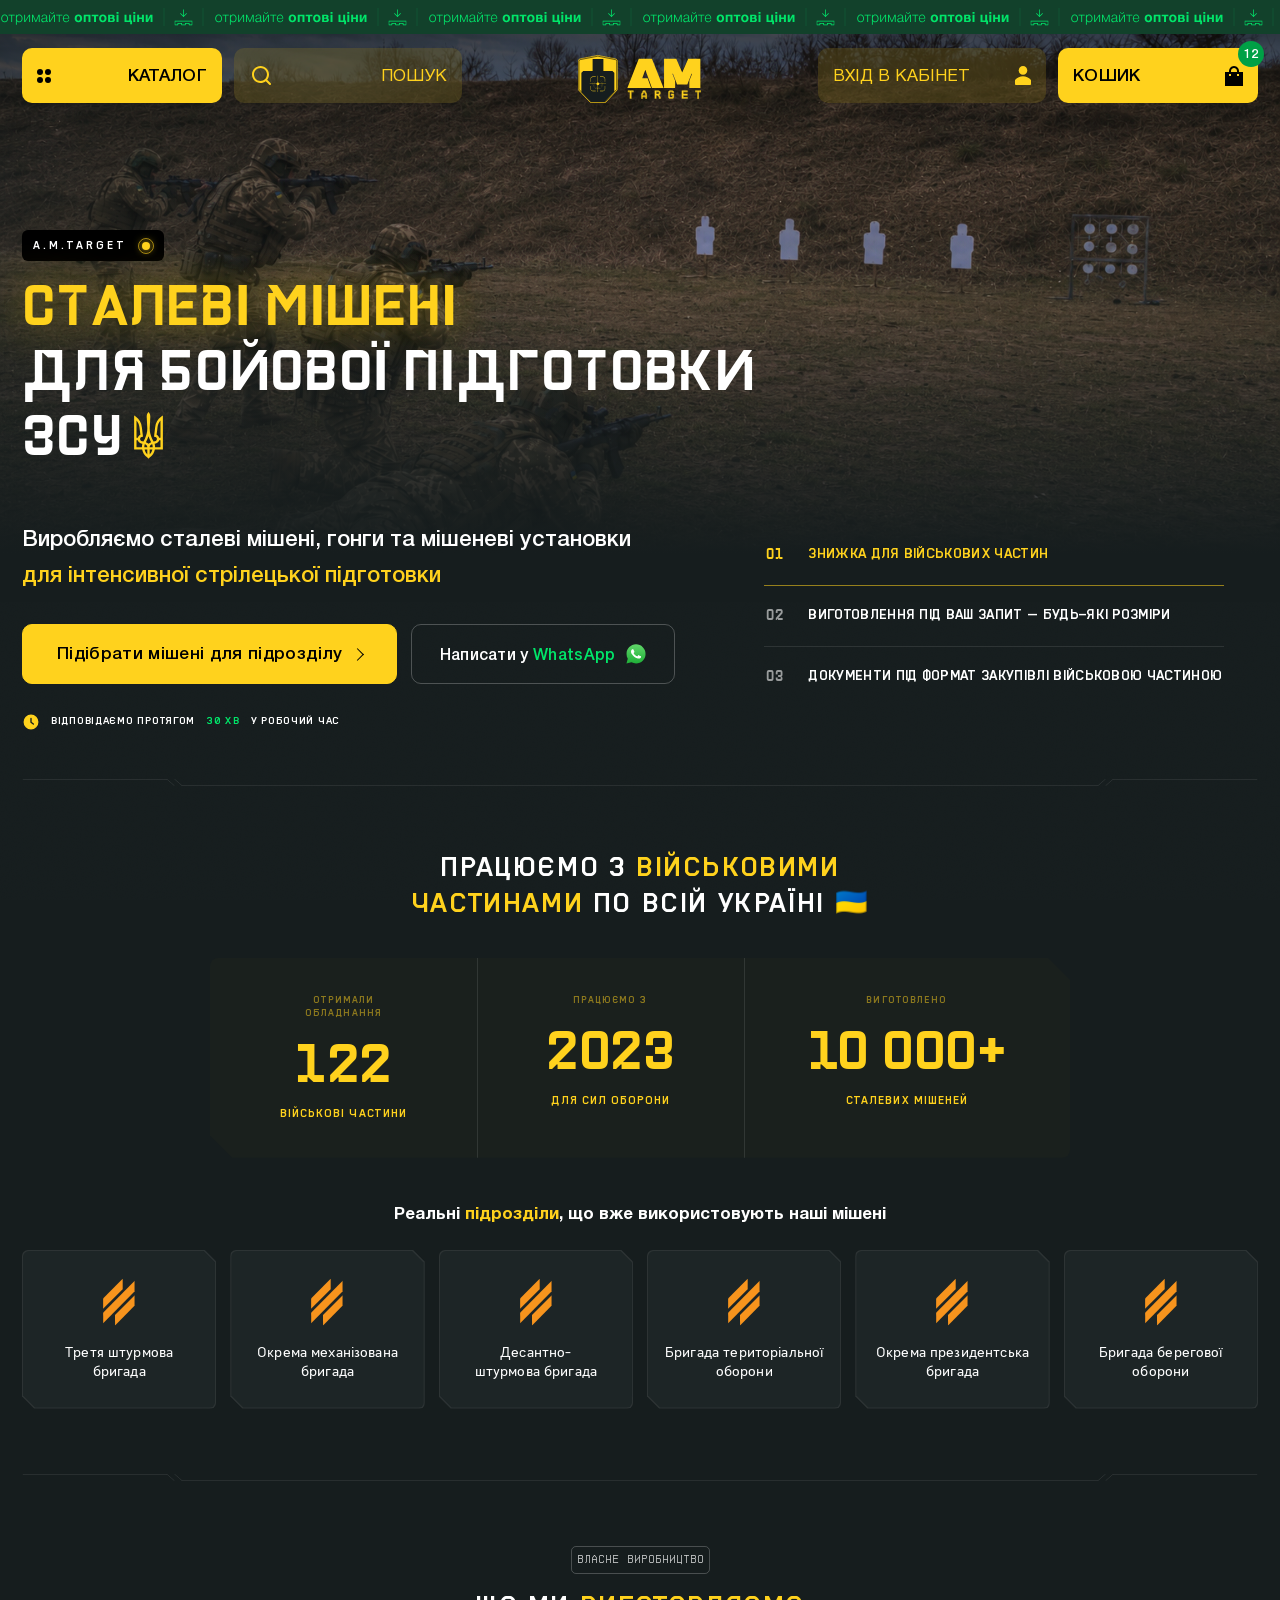
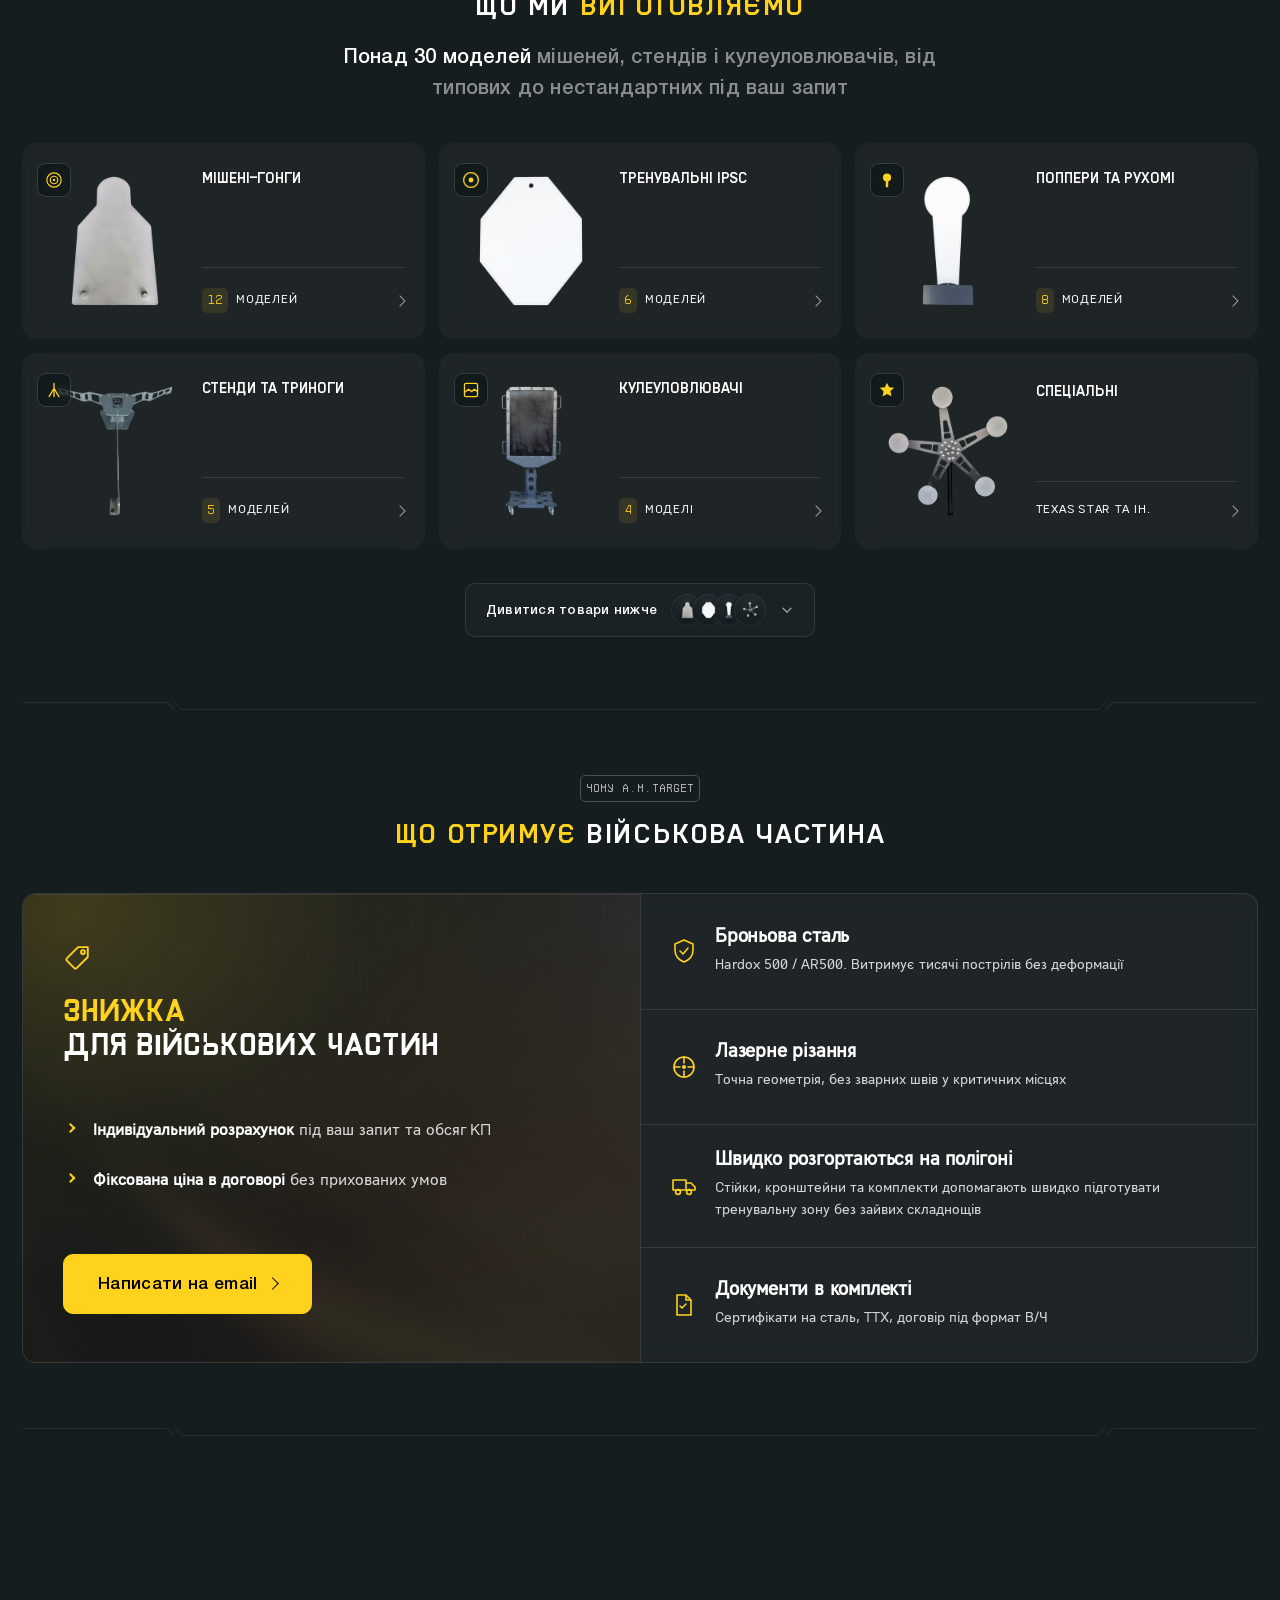
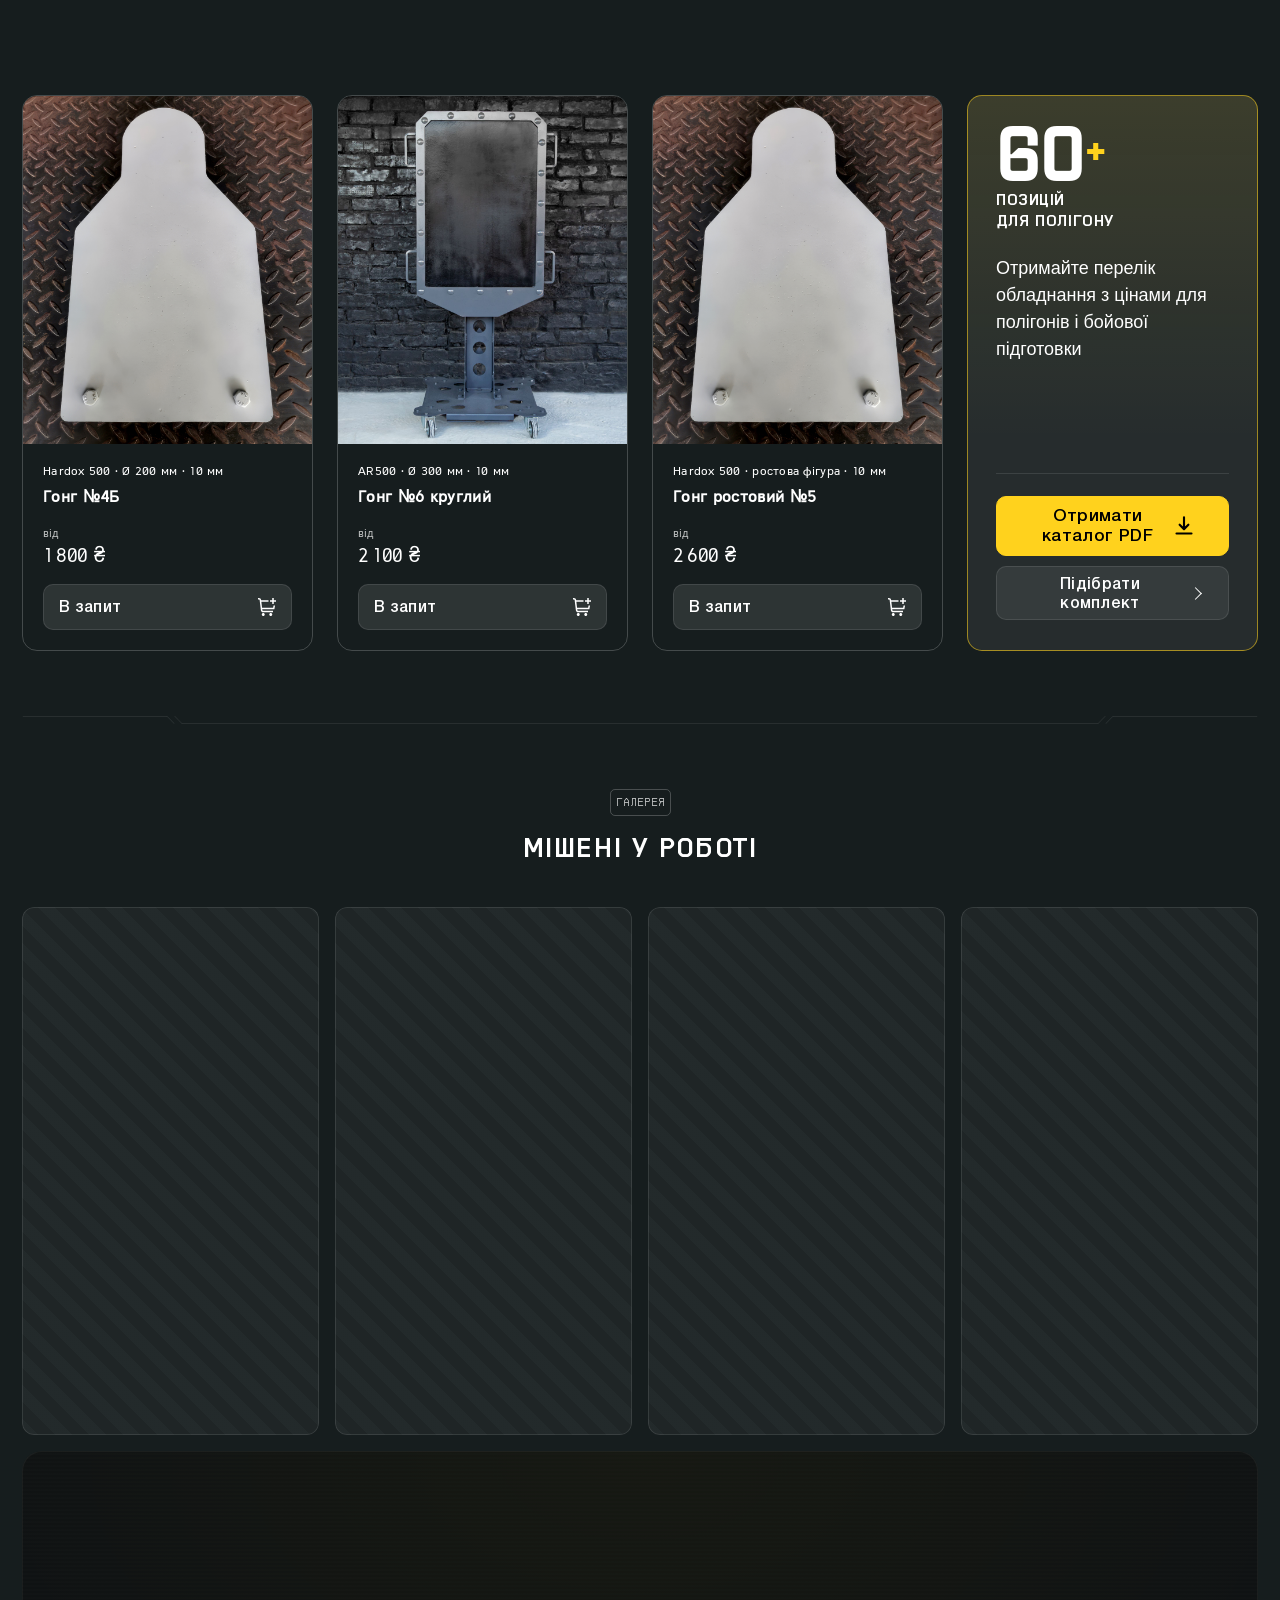
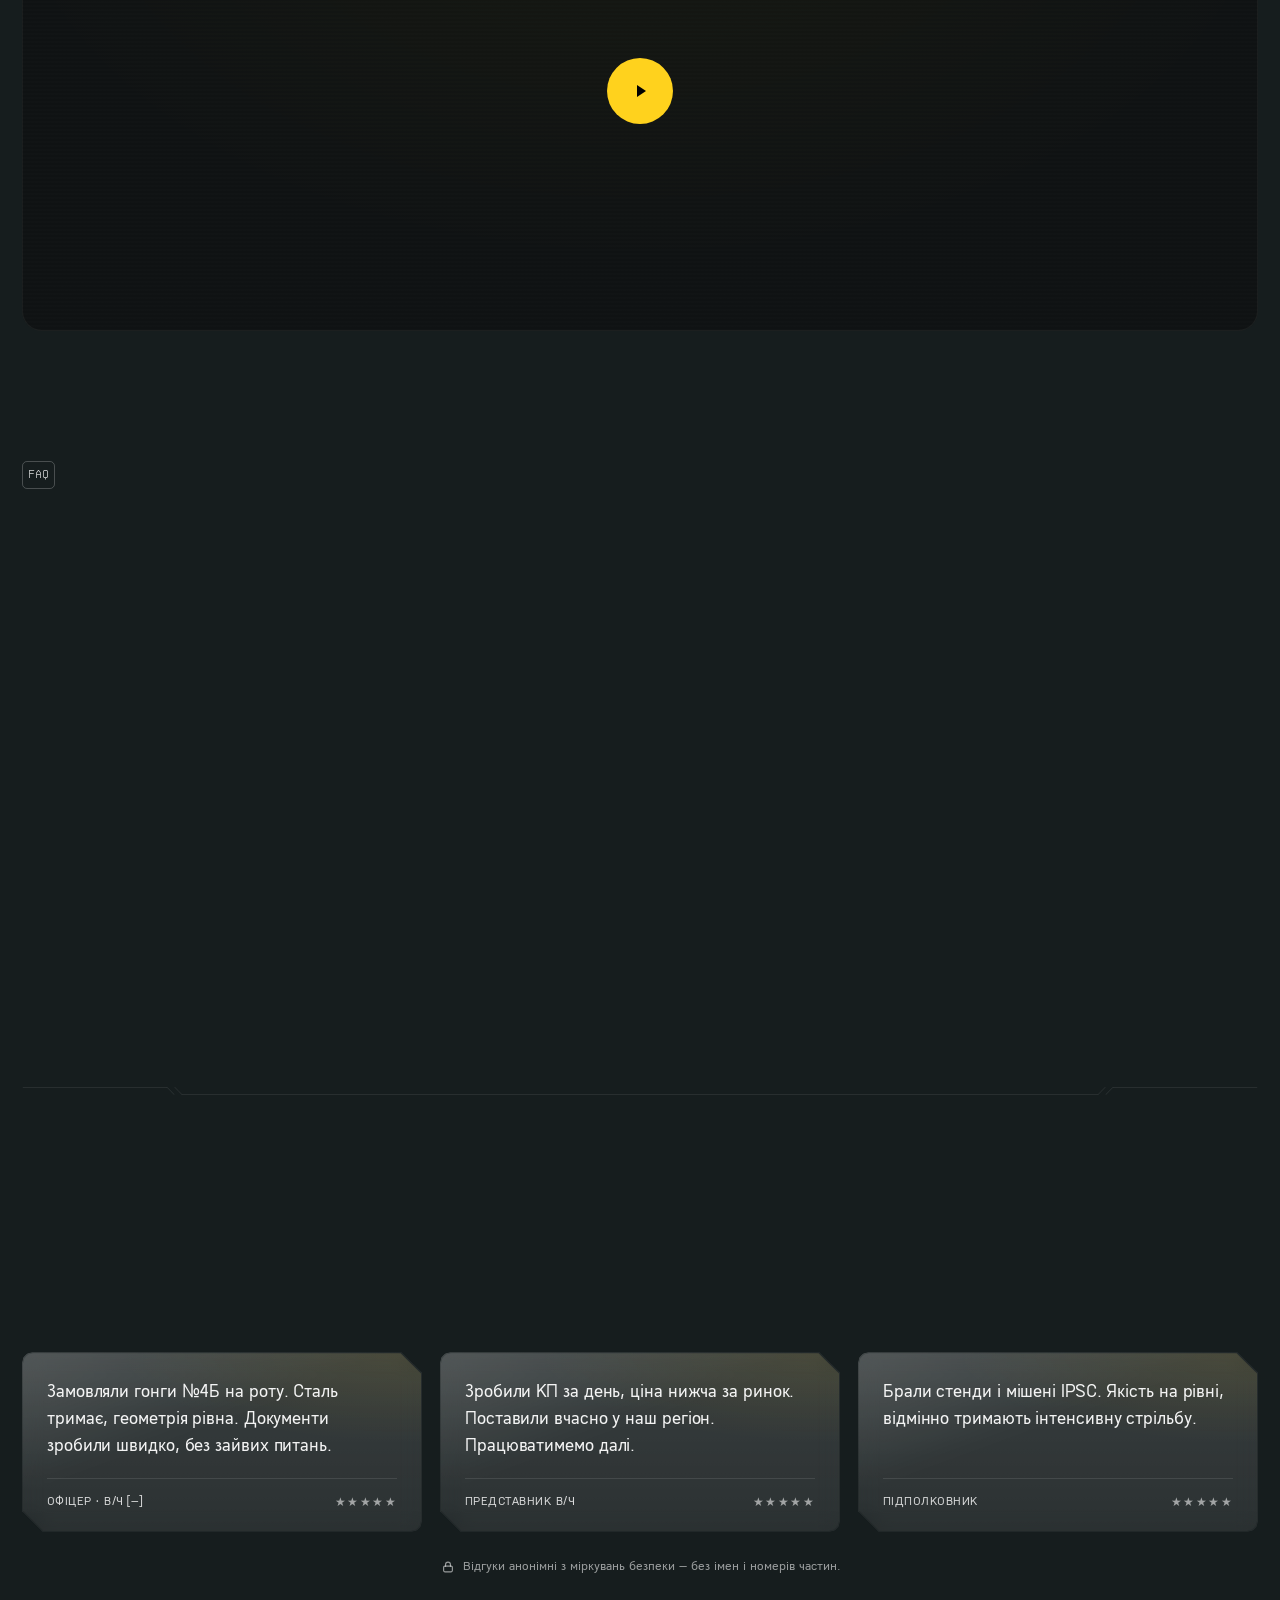
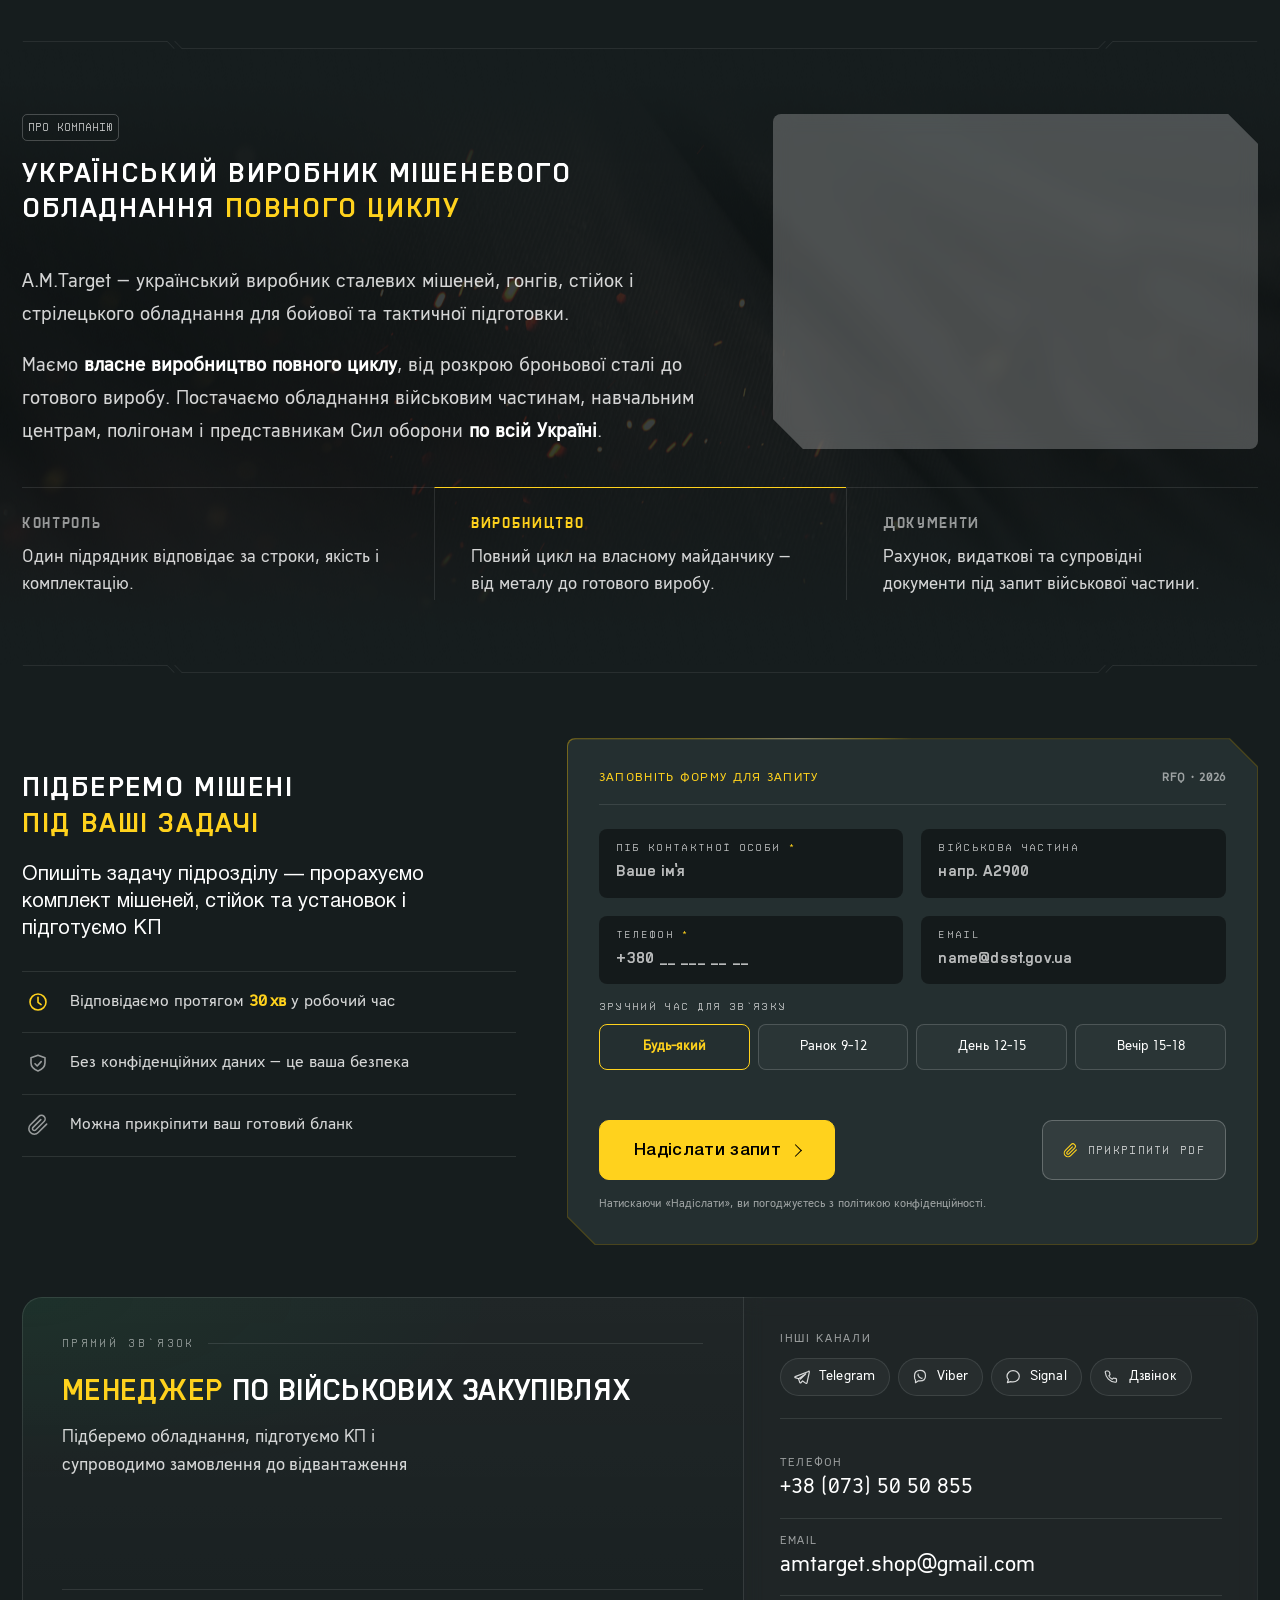
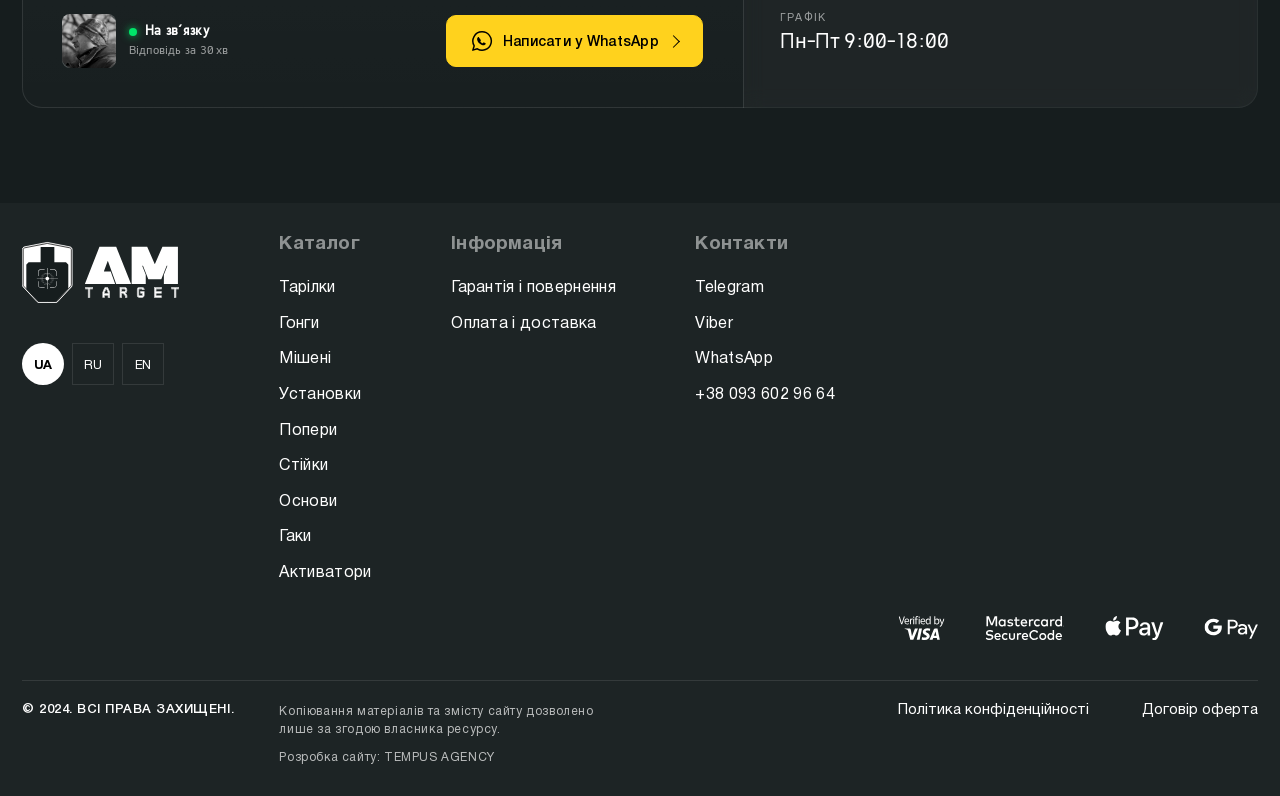
==== commit 9e9e6fde: "Update current version" ====
--- a/landing frame/index.html
+++ b/landing frame/index.html
@@ -151,7 +151,7 @@
             </p>
             <div class="landing__hero-cta">
               <div class="landing__hero-actions" data-reveal>
-                <a href="#rfq" class="landing__btn landing__btn--primary landing__btn--lead"><span class="landing__btn-label">Підібрати мішені <br class="landing__btn-br">для підрозділу</span>
+                <a href="#rfq" class="landing__btn landing__btn--primary landing__btn--lead"><span class="landing__btn-label">Підібрати мішені для підрозділу</span>
                   <span class="landing__btn-arrow" aria-hidden="true"></span>
                 </a>
                 <a href="#contacts" class="landing__btn landing__btn--outline"><span>Написати у <span class="landing__btn-accent-green">WhatsApp</span></span><img class="landing__btn-ico" src="assets/img/logos_whatsapp-icon.svg" width="20" height="20" alt="" aria-hidden="true"></a>
@@ -233,7 +233,7 @@
             <p class="landing__suptitle" data-reveal>Власне виробництво</p>
             <h2 class="landing__title" data-reveal>Що ми <span class="landing__title-accent">виготовляємо</span></h2>
           </div>
-          <p class="landing__lead landing__cats-lead" data-reveal>Понад 30 моделей мішеней, стендів і кулеуловлювачів, від типових до нестандартних під ваш запит</p>
+          <p class="landing__lead landing__cats-lead" data-reveal>Понад 30 моделей <span class="landing__lead-mute">мішеней, стендів і кулеуловлювачів, від типових до нестандартних під ваш запит</span></p>
         </div>
 
         <ul class="landing__cats-grid">
@@ -379,22 +379,19 @@
                 <svg width="30" height="30" viewBox="0 0 26 26" fill="none"><path d="M21.5 4.5H13L3.5 14a1.7 1.7 0 0 0 0 2.4l6.1 6.1a1.7 1.7 0 0 0 2.4 0L21.5 13V4.5Z" stroke="currentColor" stroke-width="1.6" stroke-linejoin="round"/><circle cx="17.3" cy="8.7" r="1.7" stroke="currentColor" stroke-width="1.6"/></svg>
               </span>
               <h3 class="landing__why-offer-title"><span class="landing__why-offer-title-hi">Знижка</span> для військових частин</h3>
-              <p class="landing__why-offer-text">Чим більший обсяг&nbsp;— тим вигідніша ціна</p>
-              <a href="#rfq" class="landing__btn landing__btn--primary landing__why-offer-cta landing__btn--lead"><span class="landing__btn-label">Дізнатись розмір знижки</span>
+              <!-- умови як булет-список на місці колишнього тэгляйну -->
+              <ul class="landing__why-offer-foot">
+                <li class="landing__why-offer-foot-cell">
+                  <span class="landing__why-offer-foot-label">Індивідуальний розрахунок</span><span class="landing__why-offer-foot-text"> під ваш запит та обсяг&nbsp;КП</span>
+                </li>
+                <li class="landing__why-offer-foot-cell">
+                  <span class="landing__why-offer-foot-label">Фіксована ціна в договорі</span><span class="landing__why-offer-foot-text"> без прихованих умов</span>
+                </li>
+              </ul>
+              <a href="mailto:amtarget.shop@gmail.com" class="landing__btn landing__btn--primary landing__why-offer-cta landing__btn--lead"><span class="landing__btn-label">Написати на email</span>
                 <span class="landing__btn-arrow" aria-hidden="true"></span>
               </a>
             </div>
-            <!-- умови як футер «дос'є»: 2 стовпці в краях панелі (eyebrow + рядок), жовтий акцент на головному -->
-            <dl class="landing__why-offer-foot">
-              <div class="landing__why-offer-foot-cell">
-                <dt class="landing__why-offer-foot-label">Індивідуальний прорахунок</dt>
-                <dd class="landing__why-offer-foot-text">під ваш запит та обсяг&nbsp;КП</dd>
-              </div>
-              <div class="landing__why-offer-foot-cell landing__why-offer-foot-cell--lead">
-                <dt class="landing__why-offer-foot-label">Фіксована ціна в договорі</dt>
-                <dd class="landing__why-offer-foot-text">без прихованих умов</dd>
-              </div>
-            </dl>
           </div>
 
           <!-- ПРАВОРУЧ: реєстр переваг (рядки з роздільниками, без карток) -->
@@ -688,27 +685,27 @@
           </div>
         </div>
         <div class="landing__faq-list" data-reveal>
-          <details class="landing__faq-itm" open>
+          <details class="landing__faq-itm" name="faq" open>
             <summary class="landing__faq-q"><span class="landing__faq-q-text">Які документи входять у комплект?</span></summary>
             <div class="landing__faq-a">Видаткова накладна, рахунок-фактура, сертифікати на сталь (Hardox 500 / AR500), ТТХ виробу та договір під формат закупівлі В/Ч.</div>
           </details>
-          <details class="landing__faq-itm">
+          <details class="landing__faq-itm" name="faq">
             <summary class="landing__faq-q"><span class="landing__faq-q-text">Який мінімальний обсяг для знижки?</span></summary>
             <div class="landing__faq-a">Текст відповіді узгоджується з клієнтом.</div>
           </details>
-          <details class="landing__faq-itm">
+          <details class="landing__faq-itm" name="faq">
             <summary class="landing__faq-q"><span class="landing__faq-q-text">Скільки триває виготовлення і доставка?</span></summary>
             <div class="landing__faq-a">Текст відповіді узгоджується з клієнтом.</div>
           </details>
-          <details class="landing__faq-itm">
+          <details class="landing__faq-itm" name="faq">
             <summary class="landing__faq-q"><span class="landing__faq-q-text">Як проходить оплата по військовому контракту?</span></summary>
             <div class="landing__faq-a">Текст відповіді узгоджується з клієнтом.</div>
           </details>
-          <details class="landing__faq-itm">
+          <details class="landing__faq-itm" name="faq">
             <summary class="landing__faq-q"><span class="landing__faq-q-text">Чи можна отримати зразок перед закупівлею?</span></summary>
             <div class="landing__faq-a">Текст відповіді узгоджується з клієнтом.</div>
           </details>
-          <details class="landing__faq-itm">
+          <details class="landing__faq-itm" name="faq">
             <summary class="landing__faq-q"><span class="landing__faq-q-text">Чи доставляєте у зону бойових дій?</span></summary>
             <div class="landing__faq-a">Текст відповіді узгоджується з клієнтом.</div>
           </details>
@@ -1018,16 +1015,6 @@
                 <span class="landing__rail-value landing__rail-value--static">Пн–Пт&nbsp;9:00–18:00</span>
               </li>
             </ul>
-
-            <div class="landing__rail-note">
-              <span class="landing__rail-note-plate">
-                <svg class="landing__rail-note-ico" viewBox="0 0 24 24" fill="none" stroke="currentColor" stroke-width="1.6" stroke-linecap="round" stroke-linejoin="round" aria-hidden="true"><path d="M13.5 3.5H7.5a2 2 0 0 0-2 2V18.5a2 2 0 0 0 2 2H16.5a2 2 0 0 0 2-2V8.5Z"/><path d="M13.5 3.5V8.5H18.5"/><path d="M8.7 11.7H13.3"/><circle cx="12" cy="15.6" r="2.5"/><path d="m10.85 15.6.85.85 1.55-1.75"/></svg>
-              </span>
-              <p class="landing__rail-note-body">
-                <strong class="landing__rail-note-title">Працюємо з&nbsp;В/Ч за договором — без передоплати</strong>
-                <span class="landing__rail-note-sub">Рахунок і&nbsp;закривні документи після узгодження&nbsp;ТЗ</span>
-              </p>
-            </div>
           </div>
         </div>
       </div>
--- a/landing frame/style.css
+++ b/landing frame/style.css
@@ -29,7 +29,7 @@
   --black: #000;
   --error: #ff6363;
   --font-title: "BF_Modernista", sans-serif;
-  --font-btn: "BF_SUB_HEADLINE", "BF_Modernista", sans-serif;
+  --font-btn: "HelveticaNeueCyr", sans-serif; /* шрифт кнопок: HelveticaNeue Medium, без капіталізації */
   --font-heading: "BF_SUB_HEADLINE", "BF_Modernista", sans-serif;
   --font-body: "BF_TEXT", "HelveticaNeueCyr", sans-serif;
   --font-mono: "BF_MONO", ui-monospace, monospace;
@@ -362,14 +362,14 @@
   padding: 0 28px;
   border: 1px solid transparent;
   border-radius: var(--r-btn);
-  /* шрифт кнопок Battlefield 6 (bfheading = BF_SUB_HEADLINE), uppercase + широкий трекінг */
+  /* шрифт кнопок: HelveticaNeue Medium, без капіталізації, трекінг 2% */
   font-family: var(--font-btn);
-  font-weight: 700;
-  font-size: 14px;
+  font-weight: 500;
+  font-size: 16px;
   line-height: 1.2;
-  letter-spacing: 0.14em;
+  letter-spacing: 0.02em;
   text-align: center;
-  text-transform: uppercase;
+  text-transform: none;
   cursor: pointer;
   /* як у дизайн-системі сайту: тільки колір, без руху й тіні */
   transition: background-color 0.35s ease, border-color 0.35s ease, color 0.35s ease;
@@ -422,11 +422,9 @@
    (центровані) — жодних правил поза @media. На моб.: текст ліворуч, іконка притиснута до
    правого краю (по центру по вертикалі), тісніший бічний padding, керований <br> у написі.
    Висоту НЕ чіпаємо (min-height), вертикаль симетрична → зверху/знизу однаково. */
-.landing__btn-br { display: none; }
 @media (max-width: 480px) {
   .landing__btn--lead { justify-content: flex-start; text-align: left; padding-left: 16px; padding-right: 16px; }
   .landing__btn--lead .landing__btn-label { flex: 1 1 auto; text-align: left; }
-  .landing__btn-br { display: inline; }
 }
 
 /* ==========================================================================
@@ -496,7 +494,7 @@
 
 /* бейдж A.M.TARGET — суцільний чорний бокс + heading-шрифт (як у макеті) */
 .landing__hero--banner .landing__hero-badge {
-  margin: 0 0 6px;                   /* щільно до H1 — зазор 6px як у Figma (низ y308 → H1 y314) */
+  margin: 0 0 clamp(10px, 1vw, 16px); /* трохи більше повітря між бейджем-eyebrow і H1 (читається легше) */
   background: #000;
   border: none;                      /* суцільний чорний бокс без обводки → висота рівно 31px */
   gap: 18px;                         /* зазор «лого ↔ приціл» як у Figma */
@@ -515,32 +513,38 @@
 .landing__hero-grid {
   display: grid;
   grid-template-columns: 1fr;
-  gap: clamp(22px, 3vw, 30px);
+  gap: clamp(26px, 3.4vw, 40px);
 }
 /* права секція на десктопі: притиснута до правого краю, ширина = по кнопках;
    підзаголовок/кнопки лівим краєм збігаються (бо обидва ліворуч у цьому блоці) */
 .landing__hero-side { display: flex; flex-direction: column; }
 @media (min-width: 1024px) {
   .landing__hero-grid {
-    grid-template-columns: var(--col-2);
+    /* дзеркало 5/7 → 7/5: блок-side (кнопки) ліворуч у широкій колонці, спеки праворуч у вузькій */
+    grid-template-columns: var(--col-2-rev);
     grid-template-areas:
       "title title"
-      "specs side";
+      "side specs";
     grid-template-rows: auto auto;
     column-gap: var(--col-gap);
-    row-gap: 0;
+    /* повітря між H1 і нижнім рядом (раніше 0 + відʼємний margin тягнули догори) */
+    row-gap: clamp(18px, 2.2vw, 36px);
     align-items: start;
   }
-  /* H1 над контентом; відʼємний нижній відступ → нижня частина підтягується (компактніше) */
-  .landing__hero-g-title { grid-area: title; max-width: min(100%, 1010px); margin: 0 0 clamp(-30px, -1.7vw, -12px); }
-  .landing__hero-g-specs { grid-area: specs; align-self: end; }
+  /* H1 над контентом; без відʼємного відступу → нижній ряд «дихає», а не підтягнутий впритул */
+  .landing__hero-g-title { grid-area: title; max-width: min(100%, 1010px); margin: 0; }
+  /* спеки тепер праворуч → притискаємо до правого краю колонки.
+     padding-bottom тримає бокс бот-лайнутим (по нотатці), але піднімає видимий
+     список угору → останній пункт лягає на нижню лінію КНОПОК, а не нотатки */
+  .landing__hero-g-specs { grid-area: specs; align-self: end; margin-left: auto; }
+  .landing__hero--banner .landing__hero-specs { padding-bottom: 24px; }
   .landing__hero-g-side  {
     grid-area: side;
-    align-self: start;
+    align-self: end;             /* низ блоку (кнопки) на одній лінії зі спеками праворуч */
     width: fit-content;          /* ширина = по найширшому (кнопки) */
     max-width: 100%;
-    margin-left: auto;           /* притискаємо до правого краю колонки */
-    gap: clamp(22px, 2.4vw, 32px);
+    /* тепер ліворуч → лівим краєм по краю колонки (без margin-left:auto) */
+    gap: clamp(24px, 2.5vw, 36px); /* повітря між підзаголовком і кнопками */
   }
 }
 
@@ -637,7 +641,9 @@
 @media (min-width: 1024px) { .landing__hero-subtitle { font-size: 22px; } }
 .landing__hero-subtitle-accent { color: var(--accent); }
 @media (min-width: 1024px) {
-  .landing__hero--banner .landing__hero-subtitle { margin: 0; font-size: clamp(21px, 1.74vw, 25px); max-width: 530px; }
+  /* підзаголовок розтягуємо рівно по ширині кнопок: width:0 + min-width:100% не
+     роздуває fit-content блок-side (ширину задають кнопки), а текст переноситься по них */
+  .landing__hero--banner .landing__hero-subtitle { margin: 0; font-size: clamp(21px, 1.74vw, 25px); width: 0; min-width: 100%; max-width: none; }
 }
 
 /* переваги — «спек-лист»: тонкі лінії + технічна нумерація, без галочок */
@@ -651,8 +657,8 @@
 .landing__hero-spec {
   display: flex;
   align-items: center;
-  gap: 16px;
-  padding: 13px 2px;
+  gap: 20px;
+  padding: clamp(15px, 1.5vw, 20px) 2px;
   border-bottom: 1px solid var(--border-soft);
 }
 .landing__hero-spec-num {
@@ -693,12 +699,12 @@
 }
 
 /* права колонка band B: кнопки + нотатка */
-.landing__hero-cta { display: flex; flex-direction: column; align-items: flex-start; }
+.landing__hero-cta { display: flex; flex-direction: column; align-items: flex-start; position: relative; }
 
 .landing__hero-actions {
   display: flex;
   flex-wrap: wrap;
-  gap: 12px;
+  gap: 14px;
   margin: 0;
 }
 .landing__hero-actions .landing__btn { flex: 1 1 auto; }
@@ -710,7 +716,7 @@
   display: inline-flex;
   align-items: center;
   gap: 11px;
-  margin: clamp(14px, 1.4vw, 20px) 0 0;
+  margin: clamp(18px, 1.8vw, 26px) 0 0;
   font-size: 14px;
   line-height: 1.3;
   font-weight: 500;
@@ -731,6 +737,15 @@
 }
 .landing__hero--banner .landing__hero-note-ico { color: var(--accent); }
 .landing__hero-note-accent { color: var(--l-green); font-weight: 700; }
+/* десктоп: нотатка «30 хв» лишається В ПОТОЦІ під кнопками — тоді реальний низ
+   блоку-side = нотатка, і спеки праворуч (align-self:end) лягають рівно по ній,
+   а не «зависають» вище. padding-bottom героя відділяє нотатку від розділювача */
+@media (min-width: 1024px) {
+  .landing__hero--banner .landing__hero-note {
+    margin: clamp(22px, 2.2vw, 30px) 0 0;
+    white-space: nowrap;
+  }
+}
 
 /* ==========================================================================
    2 · SOCIAL PROOF — band з лічильниками
@@ -958,8 +973,10 @@
   padding: 0;
   list-style: none;
 }
-@media (min-width: 560px)  { .landing__cats-grid { grid-template-columns: repeat(2, 1fr); gap: 14px; } }
-@media (min-width: 1024px) { .landing__cats-grid { grid-template-columns: repeat(3, 1fr); gap: 16px; } }
+/* minmax(0, 1fr) — щоб колонки не «розпирали» сітку до min-content довгих
+   назв («Кулеуловлювачі») й не давали горизонтального скролу */
+@media (min-width: 560px)  { .landing__cats-grid { grid-template-columns: repeat(2, minmax(0, 1fr)); gap: 14px; } }
+@media (min-width: 1024px) { .landing__cats-grid { grid-template-columns: repeat(3, minmax(0, 1fr)); gap: 16px; } }
 
 /* ── картка-категорія: горизонтальна — прозорий виріз товару (без підкладки/рамки)
    ліворуч, назва + кількість праворуч, іконка-чіп у кутку, шеврон у кінці ── */
@@ -1013,8 +1030,7 @@
 .landing__cat-ico svg { display: block; }
 
 .landing__cat-body { flex: 1 1 auto; display: flex; flex-direction: column; gap: 78px; min-width: 0; }
-.landing__cat-name { font-family: var(--font-heading); /* BF_SUB_HEADLINE */ font-weight: 500; font-size: 17px; line-height: 1.2; text-transform: uppercase; color: var(--white); }
-@media (min-width: 1024px) { .landing__cat-name { font-size: 19px; } }
+.landing__cat-name { font-family: var(--font-heading); /* BF_SUB_HEADLINE */ font-weight: 500; font-size: 17px; line-height: 1.2; text-transform: uppercase; color: var(--white); overflow-wrap: break-word; hyphens: auto; }
 /* кількість моделей — контурний акцент-чип: моно-число у жовтій ghost-рамці
    (accent-tint + accent-line) + пропорційне body-слово приглушеним капсом.
    Ховер «активує» чип — суцільна жовта заливка, чорний текст. */
@@ -1099,8 +1115,8 @@
   font-family: var(--font-btn);
   font-weight: 500;
   font-size: 13px;
-  letter-spacing: 0.06em;
-  text-transform: uppercase;
+  letter-spacing: 0.02em;
+  text-transform: none;
   white-space: nowrap;
 }
 
@@ -1151,6 +1167,28 @@
   .landing__cats-anchor-text { font-size: 12px; letter-spacing: 0.04em; }
 }
 
+/* ── ПЛАНШЕТ (2 кол., 560–1023): трохи менший виріз + щільніші відступи,
+   щоб картки мали більше місця для тексту ── */
+@media (min-width: 560px) and (max-width: 1023px) {
+  .landing__cat { gap: 18px; padding: 22px 20px; }
+  .landing__cat-media { width: 110px; height: 110px; }
+}
+
+/* ── КОМПАКТНИЙ ДЕСКТОП (3 кол., 1024–1399): на вузькому лептопі повний
+   156px-виріз + 21px-назва не вкладались у 3 колонки (довге «Кулеуловлювачі»
+   розпирало сітку → горизонтальний скрол). Зменшуємо виріз (плавний clamp
+   116→156px), стискаємо відступи й тримаємо назву 17px. На ≥1400 повертаємось
+   до повного розміру (див. нижче). ── */
+@media (min-width: 1024px) and (max-width: 1399px) {
+  .landing__cats-grid { gap: 14px; }
+  .landing__cat { gap: 16px; padding: 22px 20px; min-height: 196px; }
+  .landing__cat-media {
+    width: clamp(116px, calc(10.64vw + 7.05px), 156px);
+    height: clamp(116px, calc(10.64vw + 7.05px), 156px);
+  }
+  .landing__cat-name { font-size: 17px; }
+}
+
 /* ==========================================================================
    4 · WHY US — редакторське «дос'є»: офер-знижка (ліворуч, акцентна зона)
    + реєстр переваг рядками з роздільниками (праворуч, без карток-коробок).
@@ -1184,24 +1222,30 @@
   box-shadow: inset 0 1px 0 rgba(255, 255, 255, 0.06);
 }
 @media (min-width: 1024px) {
-  .landing__why-offer { padding: 44px 40px; }
-}
-@media (min-width: 1400px) { .landing__why-offer { padding: 52px 48px; } }
+  .landing__why-offer { padding: 48px 40px; }
+}
+@media (min-width: 1400px) { .landing__why-offer { padding: 56px 48px; } }
+
+/* офер — вертикальна композиція з рівними інтервалами між блоками */
+.landing__why-offer-main {
+  display: flex;
+  flex-direction: column;
+}
 
 /* іконка-знижка над заголовком — конгруентно з accent-іконками правого реєстру */
 .landing__why-offer-ico {
   display: inline-flex;
-  margin: 0 0 16px;
+  margin: 0 0 22px;
   color: var(--accent);
 }
 .landing__why-offer-ico svg { width: 30px; height: 30px; }
 
 .landing__why-offer-title {
-  margin: 0 0 16px;
+  margin: 0;
   font-family: var(--font-title);
   font-weight: 700;
   font-size: 26px;
-  line-height: 1.12;
+  line-height: 1.14;
   letter-spacing: 0.005em;
   color: var(--white);
   text-transform: uppercase;
@@ -1211,66 +1255,51 @@
 @media (min-width: 1024px) { .landing__why-offer-title { font-size: 30px; } }
 @media (min-width: 1400px) { .landing__why-offer-title { font-size: 36px; } }
 
-.landing__why-offer-text {
-  margin: 0;
-  max-width: 38ch;
-  font-size: 16px;
-  line-height: 1.55;
+.landing__why-offer-cta { margin-top: 60px; align-self: flex-start; }
+
+/* умови як однорядкові булети (теза + уточнення в один рядок, без ярусів):
+   жовтий шеврон-маркер конгруентно зі стрілками кнопок, без коробок/ліній.
+   відступи навколо списку розширені, щоб композиція тримала ту саму висоту
+   й кнопка впиралась у нижній padding так само, як із двоярусними булетами */
+.landing__why-offer-foot {
+  margin: 56px 0 0;
+  padding: 0;
+  list-style: none;
+  display: flex;
+  flex-direction: column;
+  gap: 26px;
+}
+.landing__why-offer-foot-cell {
+  position: relative;
+  padding-left: 30px;
+}
+.landing__why-offer-foot-cell::before {
+  content: "";
+  position: absolute;
+  left: 4px;
+  top: 0.74em;
+  width: 7px;
+  height: 7px;
+  border-right: 2px solid var(--accent);
+  border-bottom: 2px solid var(--accent);
+  transform: translateY(-50%) rotate(-45deg);
+}
+/* теза й уточнення — один безперервний рядок: різниця лише вагою/кольором */
+.landing__why-offer-foot-label {
+  font-weight: 700;
+  font-size: 17px;
+  line-height: 1.45;
+  color: var(--white);
+}
+.landing__why-offer-foot-text {
+  font-size: 17px;
+  font-weight: 400;
+  line-height: 1.45;
   color: var(--text-2);
 }
-@media (min-width: 1400px) { .landing__why-offer-text { font-size: 17px; } }
-
-.landing__why-offer-cta { margin-top: 28px; align-self: flex-start; }
-
-/* умови-футер «дос'є»: 2 стовпці в краях панелі (eyebrow + рядок) —
-   дзеркало реєстру About: спільна верхня лінія, жовтий акцент посегментно
-   над головним стовпцем. На десктопі притиснутий до нижнього краю панелі. */
-.landing__why-offer-foot {
-  margin: 30px 0 0;
-  padding: 0;
-  display: grid;
-  grid-template-columns: minmax(0, 1fr);
-}
-@media (min-width: 480px) {
-  .landing__why-offer-foot { grid-template-columns: repeat(2, minmax(0, 1fr)); }
-}
-@media (min-width: 1024px) {
-  .landing__why-offer-foot { margin-top: auto; padding-top: 30px; }
-}
-.landing__why-offer-foot-cell {
-  /* моб. (1 колонка): клітинки стоять стовпчиком — симетричний вертикальний
-     padding, щоб кожна лінія-роздільник (сіра/жовта) мала однакове повітря
-     і не приклеювалась до тексту попередньої клітинки */
-  padding: 16px 0;
-  border-top: 1px solid var(--border-soft);
-}
-@media (min-width: 480px) {
-  /* 2 колонки: спільна верхня лінія + вертикальний роздільник —
-     притискаємо вміст до верхньої лінії (малий нижній padding) */
-  .landing__why-offer-foot-cell { padding: 16px 18px 2px 0; }
-  .landing__why-offer-foot-cell + .landing__why-offer-foot-cell {
-    padding-left: 22px;
-    border-left: 1px solid var(--border-soft);
-  }
-}
-/* головний стовпець — жовта верхня лінія саме над ним (хірургічно) */
-.landing__why-offer-foot-cell--lead { border-top-color: var(--accent); }
-.landing__why-offer-foot-label {
-  margin: 0 0 8px;
-  font-family: var(--font-title);
-  font-weight: 700;
-  font-size: 12px;
-  line-height: 1.3;
-  letter-spacing: 0.12em;
-  text-transform: uppercase;
-  color: var(--text-3);
-}
-.landing__why-offer-foot-cell--lead .landing__why-offer-foot-label { color: var(--accent); }
-.landing__why-offer-foot-text {
-  margin: 0;
-  font-size: 14.5px;
-  line-height: 1.5;
-  color: var(--text-2);
+@media (min-width: 1400px) {
+  .landing__why-offer-foot-label,
+  .landing__why-offer-foot-text { font-size: 18px; }
 }
 
 /* --- ПРАВОРУЧ: реєстр переваг (рядки з тонкими роздільниками) --- */
@@ -1335,28 +1364,19 @@
    паддінги, іконки та шрифти (конвенція max-width:559 як у категоріях) */
 @media (max-width: 559px) {
   .landing__why-offer { padding: 22px 18px; }
-  .landing__why-offer-ico { margin-bottom: 12px; }
+  .landing__why-offer-ico { margin-bottom: 16px; }
   .landing__why-offer-ico svg { width: 24px; height: 24px; }
-  .landing__why-offer-title { font-size: 20px; margin-bottom: 12px; }
-  .landing__why-offer-text { font-size: 14px; }
-  .landing__why-offer-cta { margin-top: 20px; }
-  .landing__why-offer-foot { margin-top: 22px; }
-  .landing__why-offer-foot-label { font-size: 11px; margin-bottom: 6px; }
-  .landing__why-offer-foot-text { font-size: 13.5px; }
+  .landing__why-offer-title { font-size: 20px; }
+  .landing__why-offer-cta { margin-top: 24px; }
+  .landing__why-offer-foot { margin-top: 22px; gap: 18px; }
+  .landing__why-offer-foot-cell { padding-left: 26px; }
+  .landing__why-offer-foot-label,
+  .landing__why-offer-foot-text { font-size: 15px; }
 
   .landing__why-row { padding: 17px 18px; column-gap: 14px; }
   .landing__why-row-ico svg { width: 22px; height: 22px; }
   .landing__why-row-title { font-size: 16.5px; margin-bottom: 5px; }
   .landing__why-row-text { font-size: 13.5px; }
-}
-/* foot — паддінги залежать від layout: 1-кол. (≤479) симетрично, 2-кол.
-   (480–559) тиснемо до верхньої лінії з меншими горизонт. відступами */
-@media (max-width: 479px) {
-  .landing__why-offer-foot-cell { padding: 13px 0; }
-}
-@media (min-width: 480px) and (max-width: 559px) {
-  .landing__why-offer-foot-cell { padding: 13px 14px 2px 0; }
-  .landing__why-offer-foot-cell + .landing__why-offer-foot-cell { padding-left: 16px; }
 }
 
 /* ==========================================================================
@@ -1529,6 +1549,19 @@
 .shortcard:hover .btn-add_to_cart { background-color: #00a046; color: #fff; }
 .shortcard.is-hidden { display: none; }
 
+/* кнопки дизайн-системи сайту на лендінгу: HelveticaNeue Medium, без uppercase, трекінг 2%
+   (перебиваємо зашиті в assets/css/styles.css weight:700 / uppercase / 0.14em) */
+.landing .btn-more,
+.landing .btn-add_to_cart,
+.landing .btn-add_to_cart--accent,
+.landing .btn-file {
+  font-family: var(--font-btn);
+  font-weight: 500;
+  font-size: 16px;
+  letter-spacing: 0.02em;
+  text-transform: none;
+}
+
 .shortcard__thumb { display: block; margin: -20px -20px 20px; }
 .shortcard__thumb img {
   width: 100%;
@@ -1858,7 +1891,9 @@
   transition: color 0.35s ease;
 }
 .landing__faq-list { counter-reset: faq; }
-.landing__faq-q:hover { color: var(--accent); }
+@media (hover: hover) {
+  .landing__faq-q:hover { color: var(--accent); }
+}
 .landing__faq-q-text { flex: 1 1 auto; }
 .landing__faq-q::after {
   content: "";
@@ -1996,6 +2031,17 @@
   text-align: center;
 }
 .landing__reviews-note svg { flex: 0 0 auto; }
+/* Моб: текст переноситься у 2 рядки — центрування ламає композицію (замок висить
+   зліва, текст центрований сам у собі). Вирівнюємо блок ліворуч, замок тримаємо
+   верхнього рядка (align-items: flex-start + дрібний зсув під cap-height). */
+@media (max-width: 600px) {
+  .landing__reviews-note {
+    justify-content: flex-start;
+    align-items: flex-start;
+    text-align: left;
+  }
+  .landing__reviews-note svg { margin-top: 2px; }
+}
 
 /* ==========================================================================
    9 · ПРО КОМПАНІЮ
@@ -2011,6 +2057,15 @@
   background-size: cover;
   background-position: center;
   background-repeat: no-repeat;
+}
+/* мобільний: іскри в back2.png зібрані в центрі кадру. На вузькому екрані
+   cover показує саме цю центральну «іскристу» вертикальну смугу — і дрібний
+   текст реєстру (Контроль/Виробництво/Документи) лягає просто на іскри.
+   Зміщуємо кадр у спокійну ліву зону: текст лишається на рівному темному тлі,
+   іскри відходять убік як атмосфера. (Пан надійніший за зум — зум лишив би
+   іскри по центру кадру.) */
+@media (max-width: 767px) {
+  .landing__about { background-position: 12% center; }
 }
 
 .landing__about-inner { display: grid; grid-template-columns: 1fr; gap: 30px; }
@@ -2265,7 +2320,7 @@
   position: absolute;
   inset: 1px;
   z-index: -1;
-  background: #1d2526;
+  background: #242f30;               /* піднята поверхня: світліша за фон сторінки (#161d1e), щоб картка читалася як окрема плашка */
   border-radius: inherit;
   clip-path: inherit;
 }
@@ -2298,7 +2353,7 @@
   font-size: 11px;
   line-height: 1.2;
   letter-spacing: 0.1em;
-  color: var(--text-3);
+  color: rgba(255, 255, 255, 0.74);   /* лейбли — головний ідентифікатор поля: яскравіше за text-3 (56%), щоб чітко читались на темній плашці */
   text-transform: uppercase;
 }
 .landing__field.required .landing__field-label::after { content: " *"; color: var(--accent); }
@@ -2307,17 +2362,17 @@
   width: 100%;
   min-height: 52px;
   padding: 0 16px;
-  border: 1px solid var(--border-soft);
+  border: 1px solid transparent;                 /* без видимої рамки — контраст дає темна заливка */
   border-radius: 8px;
-  background: rgba(0, 0, 0, 0.2);
+  background: rgba(0, 0, 0, 0.44);
   font-family: inherit;
   font-size: 15px;
   line-height: 1.2;
   color: var(--white);
-  transition: border-color 0.35s ease, box-shadow 0.35s ease;
-}
-.landing__field-input::placeholder { color: var(--text-3); }
-.landing__field-input:hover { border-color: var(--border-hover); }
+  transition: background-color 0.35s ease, border-color 0.35s ease, box-shadow 0.35s ease;
+}
+.landing__field-input::placeholder { color: rgba(255, 255, 255, 0.72); }
+.landing__field-input:hover { background: rgba(0, 0, 0, 0.52); }
 .landing__field-input:focus { border-color: var(--accent); outline: none; box-shadow: 0 0 0 1px var(--accent); }
 .landing__field-hint { display: block; margin-top: 8px; font-size: 12px; line-height: 1.3; color: var(--text-3); }
 
@@ -2334,7 +2389,7 @@
   line-height: 1.1;
   letter-spacing: 0.12em;
   text-transform: uppercase;
-  color: var(--text-3);
+  color: rgba(255, 255, 255, 0.74);   /* в один тон з лейблами полів — читабельно на темному */
 }
 .landing__chips {
   display: grid;
@@ -2350,14 +2405,14 @@
   justify-content: center;
   min-height: 46px;
   padding: 0 10px;
-  border: 1px solid var(--border-soft);
+  border: 1px solid rgba(255, 255, 255, 0.16);   /* тиха рамка-привид (сегмент — це вибір, а не заливне поле) */
   border-radius: 8px;
-  background: transparent;
+  background: rgba(255, 255, 255, 0.03);
   font-size: 14px;
   line-height: 1.1;
   text-align: center;
   white-space: nowrap;
-  color: var(--text-2);
+  color: var(--white);
   transition: border-color 0.35s ease, background-color 0.35s ease, color 0.35s ease;
 }
 .landing__chip:hover .landing__chip-face { border-color: var(--border-hover); color: var(--white); }
@@ -2375,12 +2430,12 @@
   min-height: 66px;
   justify-content: center;
   padding: 13px 16px 14px;
-  border: 1px solid var(--border-soft);
+  border: 1px solid transparent;                 /* без видимої рамки — поле читається завдяки темній заливці, а не обводці */
   border-radius: 8px;
-  background: rgba(0, 0, 0, 0.2);
-  transition: border-color 0.35s ease, box-shadow 0.35s ease;
-}
-.landing__field--box:hover { border-color: var(--border-hover); }
+  background: rgba(0, 0, 0, 0.44);                /* темний «колодязь» — контраст зі світлішою карткою, але не «чорна діра» */
+  transition: background-color 0.35s ease, border-color 0.35s ease, box-shadow 0.35s ease;
+}
+.landing__field--box:hover { background: rgba(0, 0, 0, 0.52); }
 .landing__field--box:focus-within { border-color: var(--accent); box-shadow: 0 0 0 1px var(--accent); }
 .landing__field--box .landing__field-label {
   margin: 0;
@@ -2406,7 +2461,7 @@
 }
 .landing__field--box .landing__field-input:hover,
 .landing__field--box .landing__field-input:focus { border: 0; box-shadow: none; }
-.landing__field--box .landing__field-input::placeholder { color: var(--text-3); }
+.landing__field--box .landing__field-input::placeholder { color: rgba(255, 255, 255, 0.7); }
 
 .landing__consent { display: flex; align-items: center; gap: 12px; margin-bottom: 22px; font-size: 14px; line-height: 1.35; color: var(--text-2); cursor: pointer; }
 .landing__consent input { position: absolute; width: 1px; height: 1px; margin: -1px; overflow: hidden; clip: rect(0 0 0 0); }
@@ -2630,7 +2685,7 @@
 
 /* компактна кнопка (НЕ на всю ширину) — менший габарит за акцентні CTA */
 .landing__contacts-action { flex: 0 0 auto; min-height: 52px; padding: 0 24px; font-size: 14px; }
-.landing__contacts-action .landing__btn-ico { color: var(--green); width: 18px; height: 18px; }
+.landing__contacts-action .landing__btn-ico { color: var(--black); width: 22px; height: 22px; }
 
 /* ── ПРАВА ЗОНА: інші канали + прямі реквізити (темна поверхня) ── */
 .landing__contacts-rail {
@@ -2732,52 +2787,6 @@
 .landing__rail-value--static { font-variant-numeric: normal; }
 a.landing__rail-value:hover,
 a.landing__rail-value:focus-visible { color: var(--accent); }
-
-/* офіційна-нота: тиха «бірка» в мові сайту — плашка ТЕМНІША за фон рейки
-   (втоплений well; відділяється тоном, БЕЗ обводки/тіней/градієнтів),
-   лаконічний жовтий значок-документ із галочкою. */
-.landing__rail-note {
-  display: flex;
-  align-items: center;          /* іконка-плашка та текст на одній горизонтальній лінії */
-  gap: 13px;
-  margin: 26px 0 0;
-  padding: 15px 16px;
-  border-radius: 10px;
-  background: rgba(0, 0, 0, 0.25);
-}
-@media (min-width: 1024px) { .landing__rail-note { margin-top: auto; } }
-
-/* іконка «вписана» у власну плашку: ще темніший well (відділення тоном),
-   БЕЗ обводки/тіней/глоу/грані — за правилом rail-note */
-.landing__rail-note-plate {
-  flex: 0 0 auto;
-  display: grid;
-  place-items: center;
-  width: 40px;
-  height: 40px;
-  border-radius: 9px;
-  background: rgba(0, 0, 0, 0.22);
-}
-.landing__rail-note-ico {
-  width: 22px;
-  height: 22px;
-  color: var(--accent);
-}
-.landing__rail-note-body { margin: 0; min-width: 0; }
-.landing__rail-note-title {
-  display: block;
-  font-weight: 600;
-  font-size: 13.5px;
-  line-height: 1.35;
-  color: var(--white);
-}
-.landing__rail-note-sub {
-  display: block;
-  margin-top: 4px;
-  font-size: 12.5px;
-  line-height: 1.45;
-  color: var(--text-3);
-}
 
 /* ==========================================================================
    РУХ: поява при скролі + повага до prefers-reduced-motion
@@ -2818,14 +2827,9 @@
   .landing__hero-spec-num { font-size: 17px; }
   .landing__hero-spec-text { font-size: 20px; }
 
-  /* 3 · КАТЕГОРІЇ */
-  .landing__cat-name { font-size: 21px; }
+  /* 3 · КАТЕГОРІЇ (назва 21px перенесена в @1400 — на 1024–1399 тримаємо 17px) */
   .landing__cat-count { font-size: 12.5px; letter-spacing: 0.06em; }
   .landing__cat-count b { font-size: 14px; }
-
-  /* 4 · WHY US — офер */
-  .landing__why-offer-text { font-size: 19px; }
-  .landing__why-offer-foot-text { font-size: 15px; }
 
   /* 7 · FAQ */
   .landing__faq-q { font-size: 20px; }
@@ -2849,8 +2853,6 @@
   .landing__channel { font-size: 14px; }
   .landing__rail-label { font-size: 12px; }
   .landing__rail-value { font-size: 22px; }
-  .landing__rail-note-title { font-size: 14px; }
-  .landing__rail-note-sub { font-size: 12.5px; }
 }
 
 /* широкі екрани — крупні абзаци ще трохи більші (іде після @1024 → виграє) */
@@ -2858,5 +2860,6 @@
   .landing__lead { font-size: 21px; }
   .landing__cats-lead { font-size: 20px; }
   .landing__hero-subtitle { font-size: 25px; }
-  .landing__why-offer-text { font-size: 20px; }
-}
+  /* повний розмір назви категорії — лише коли є місце на 3 колонки */
+  .landing__cat-name { font-size: 21px; }
+}
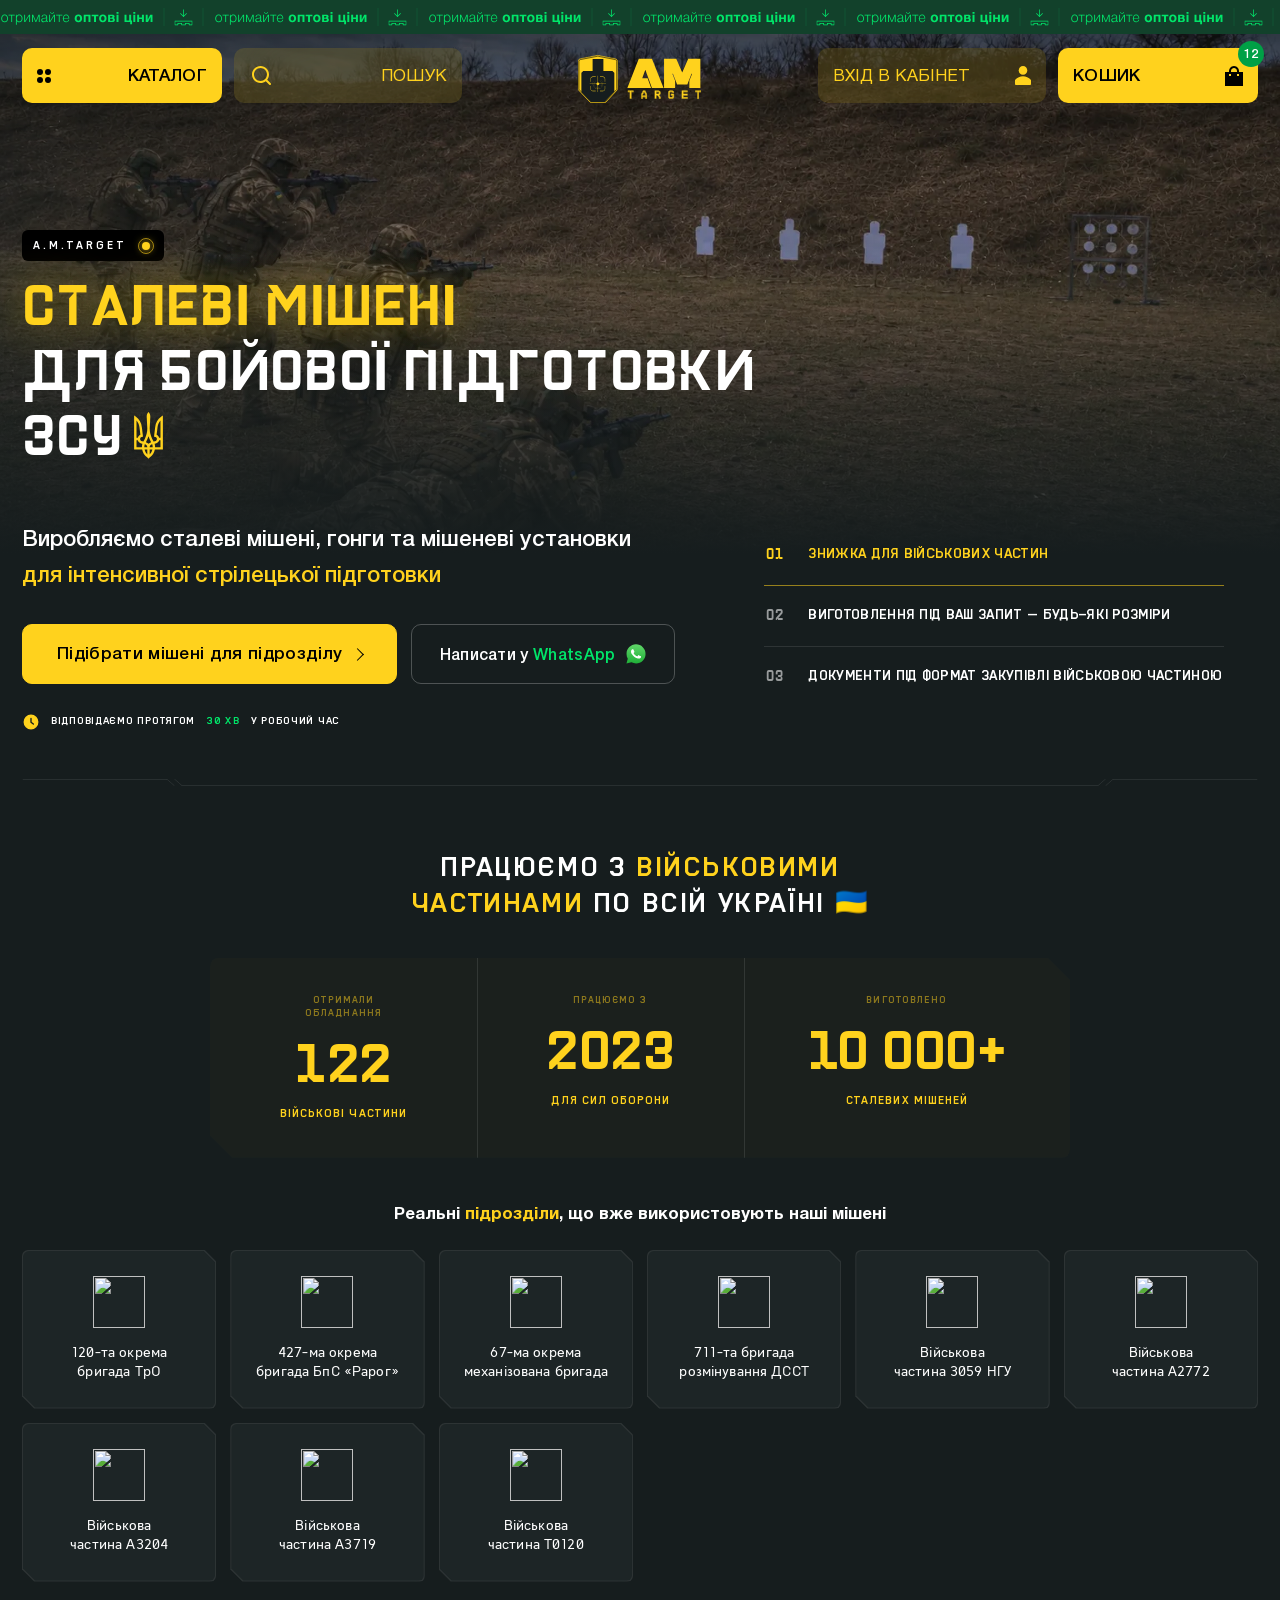
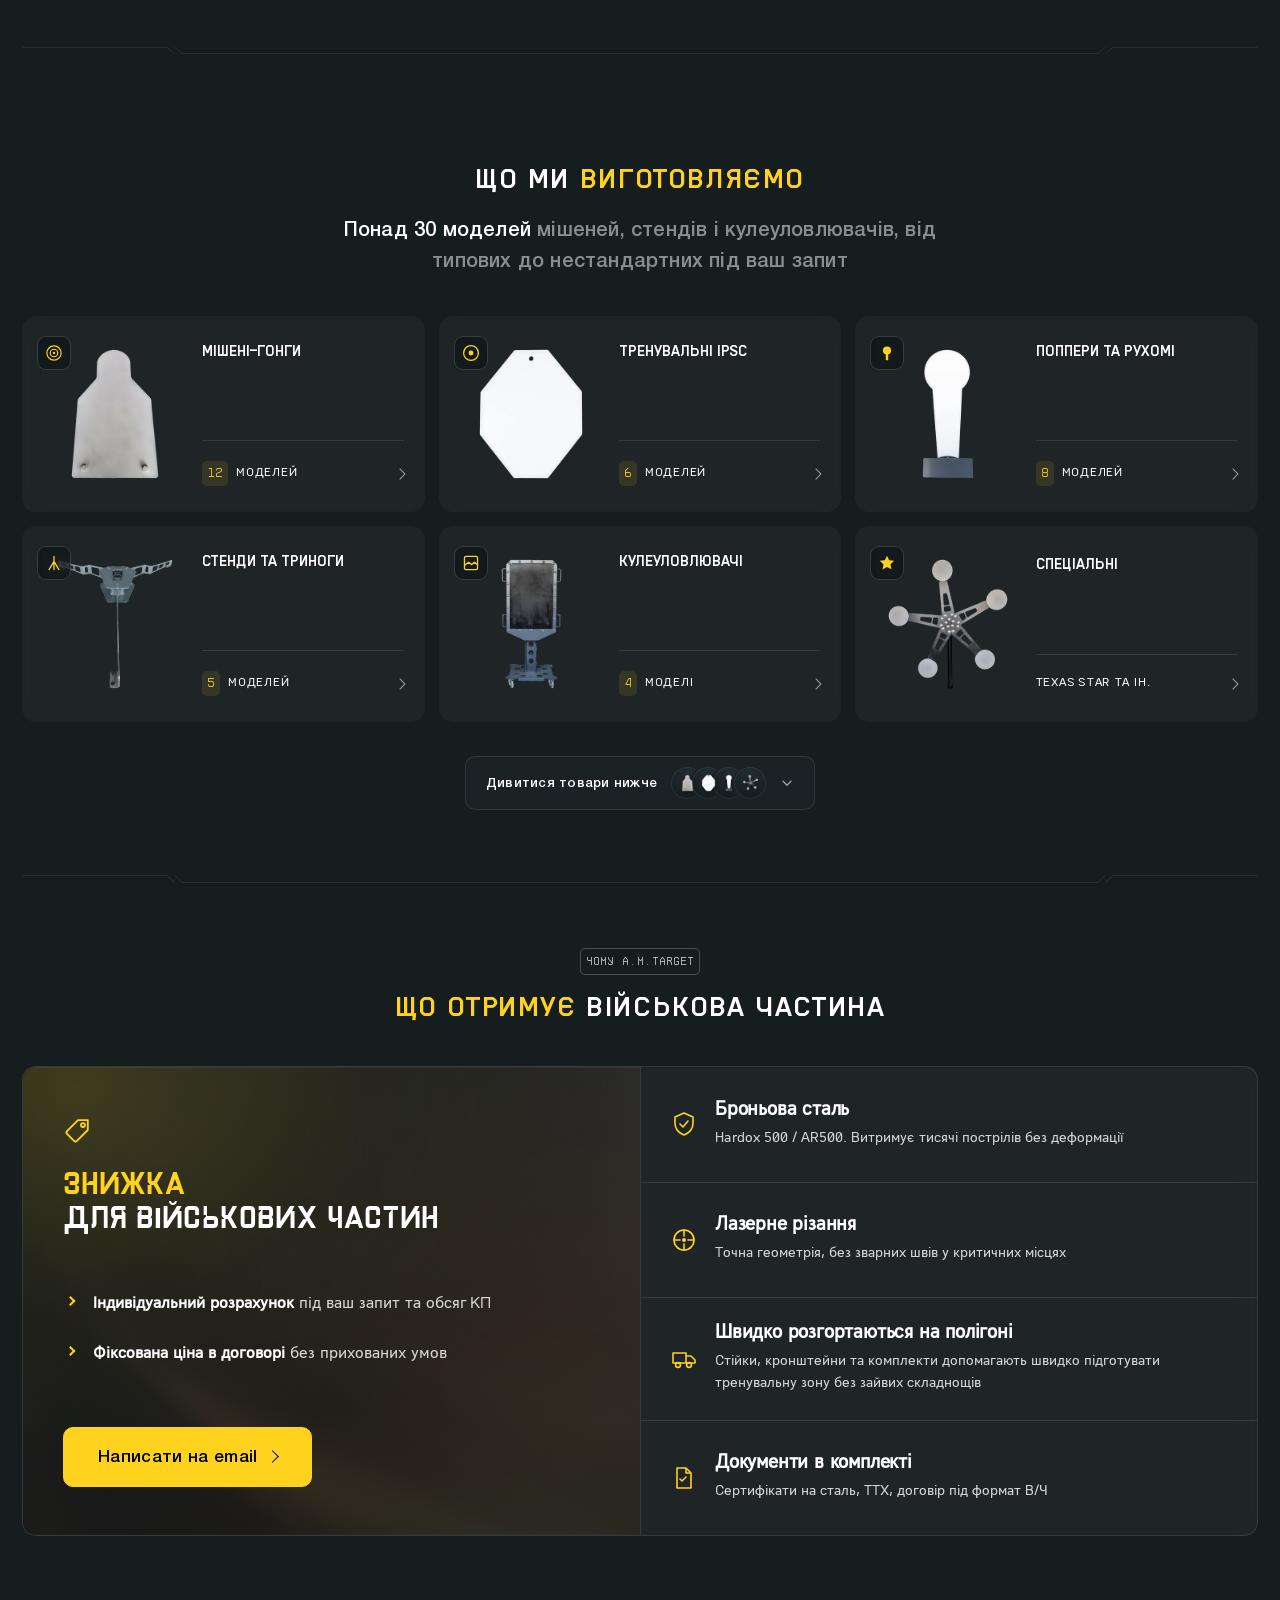
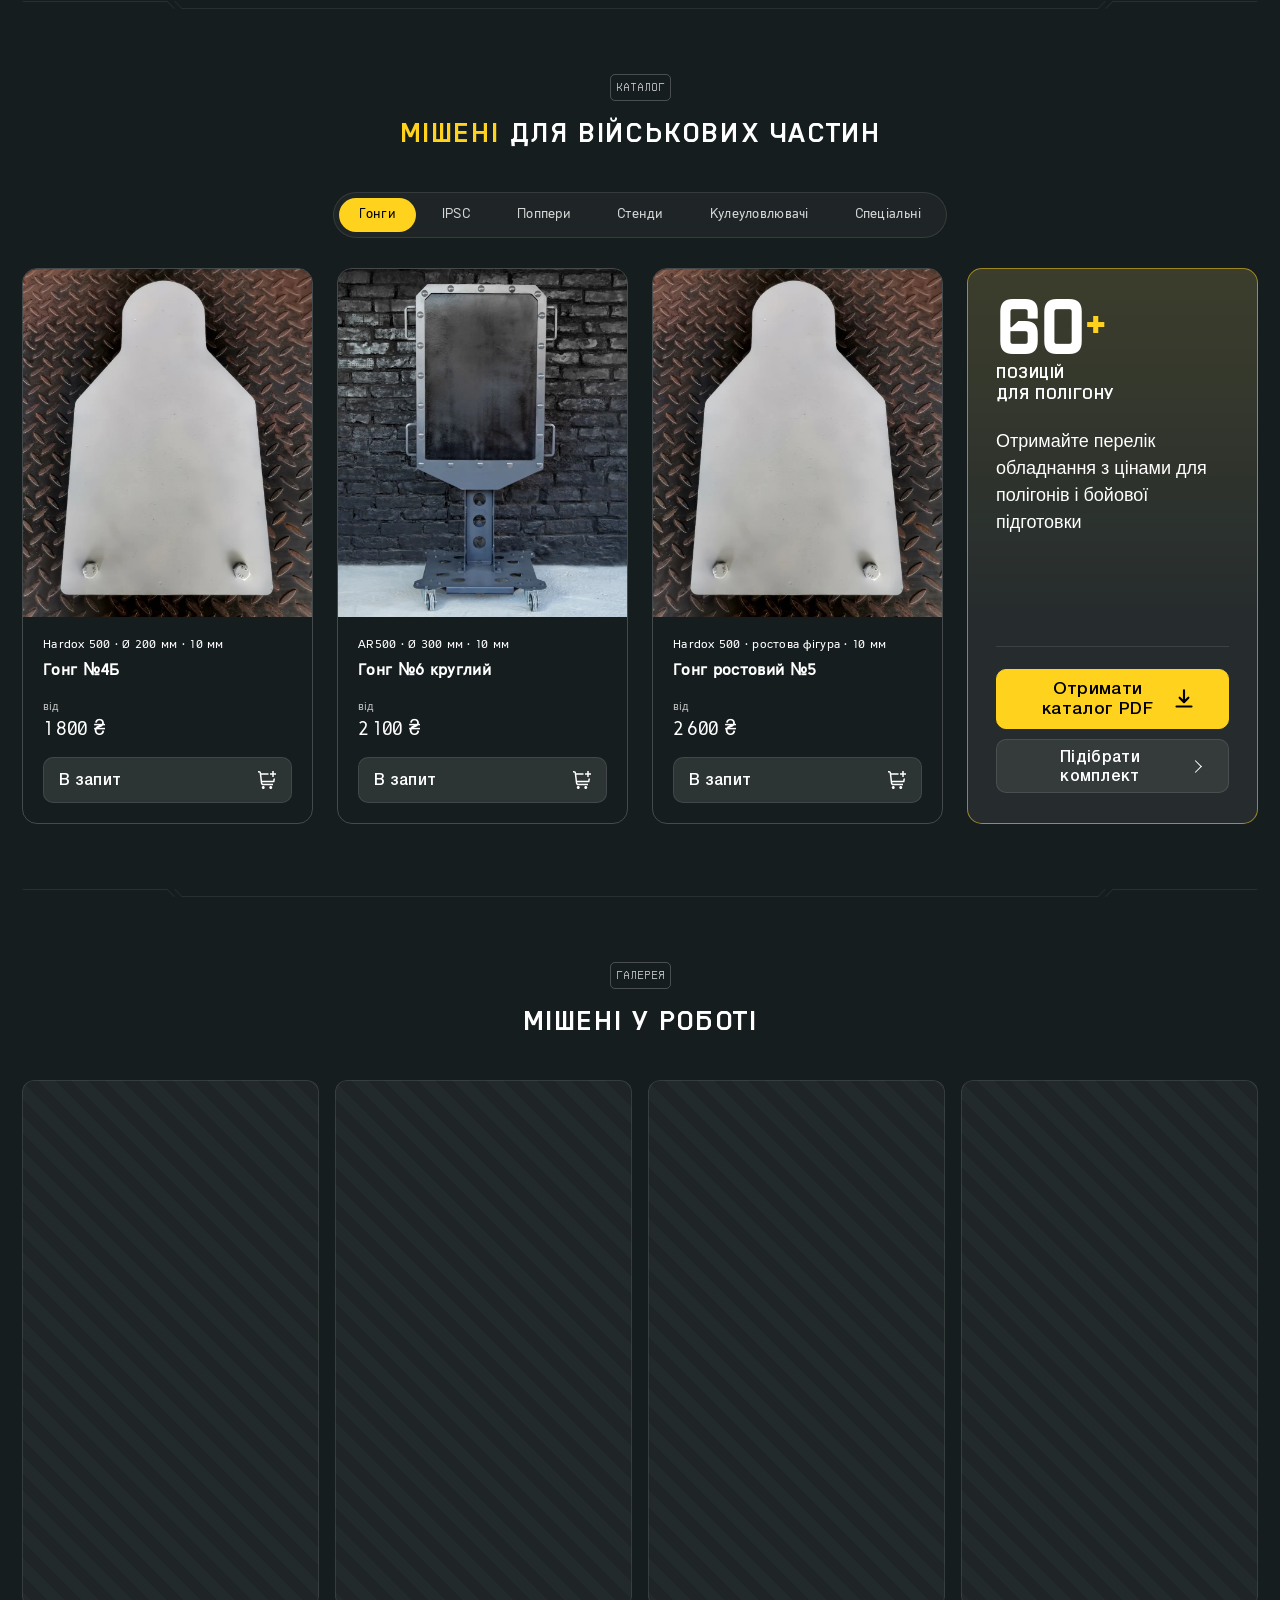
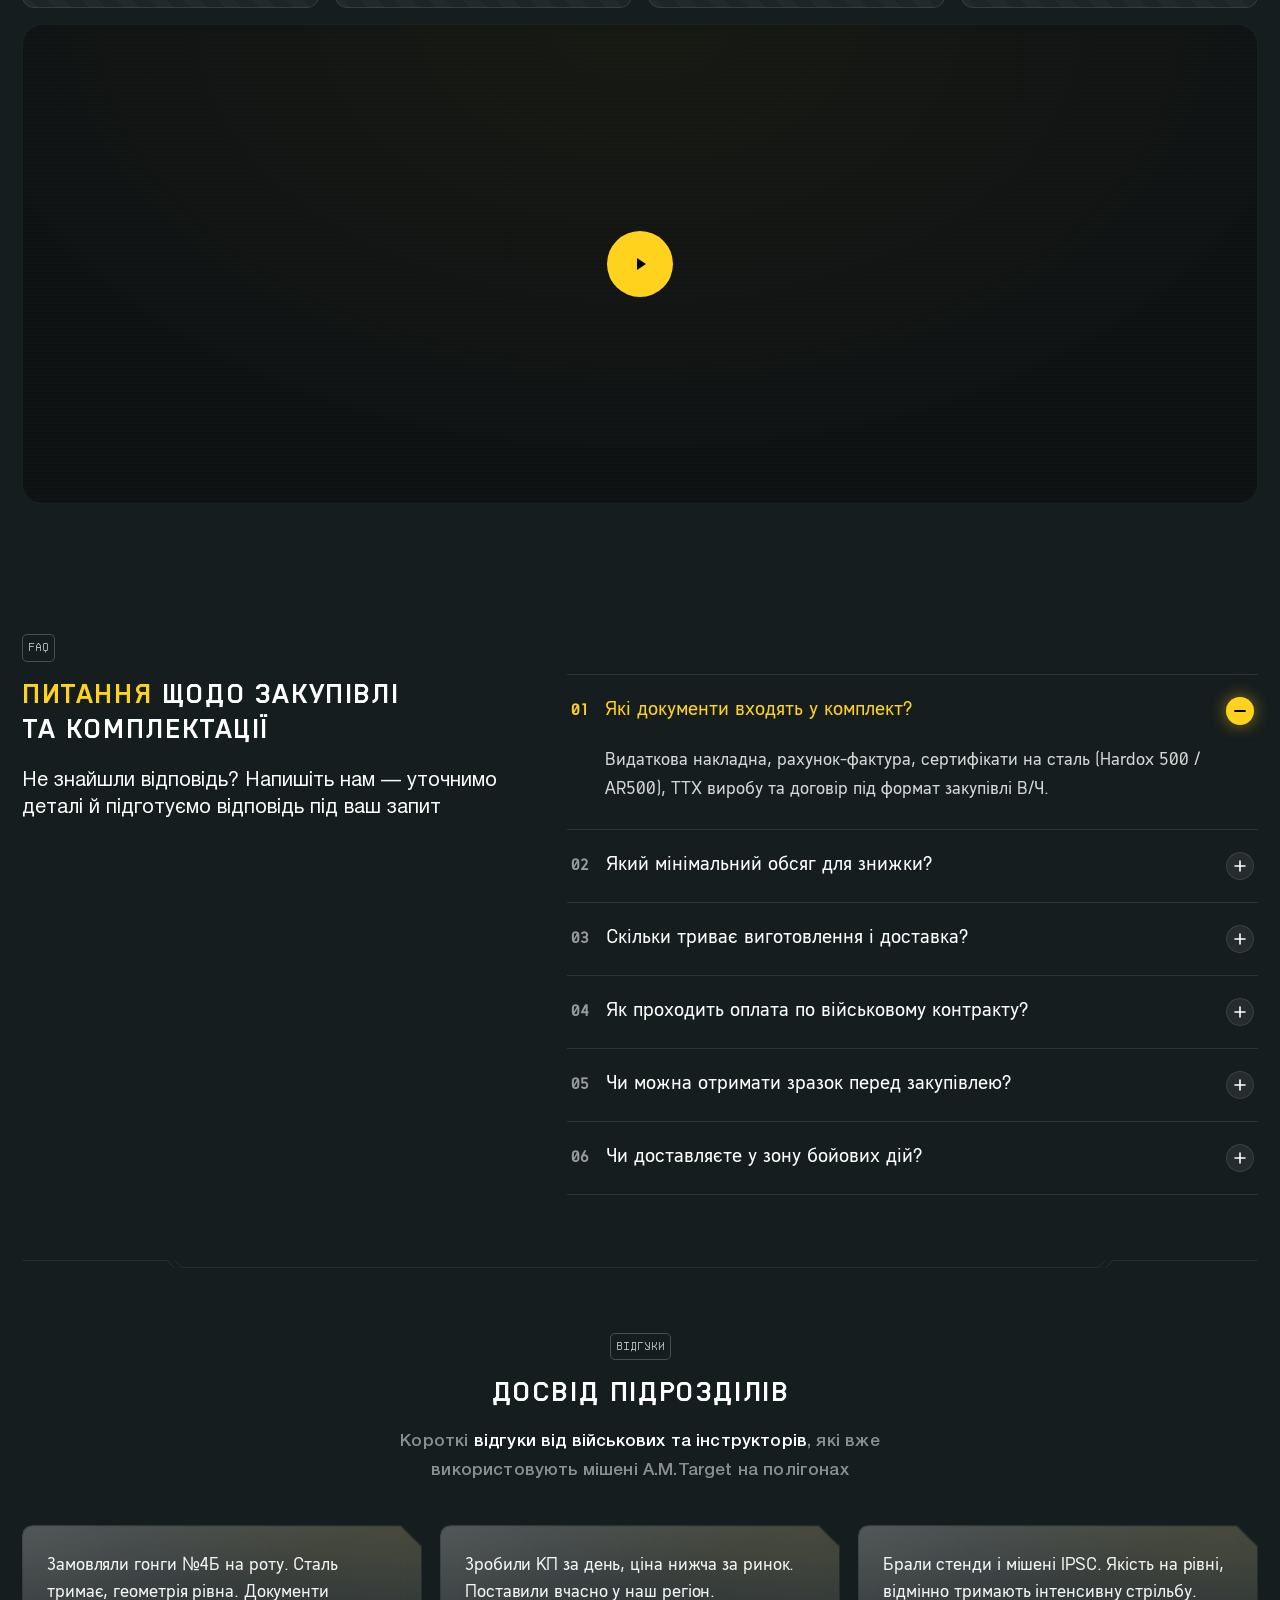
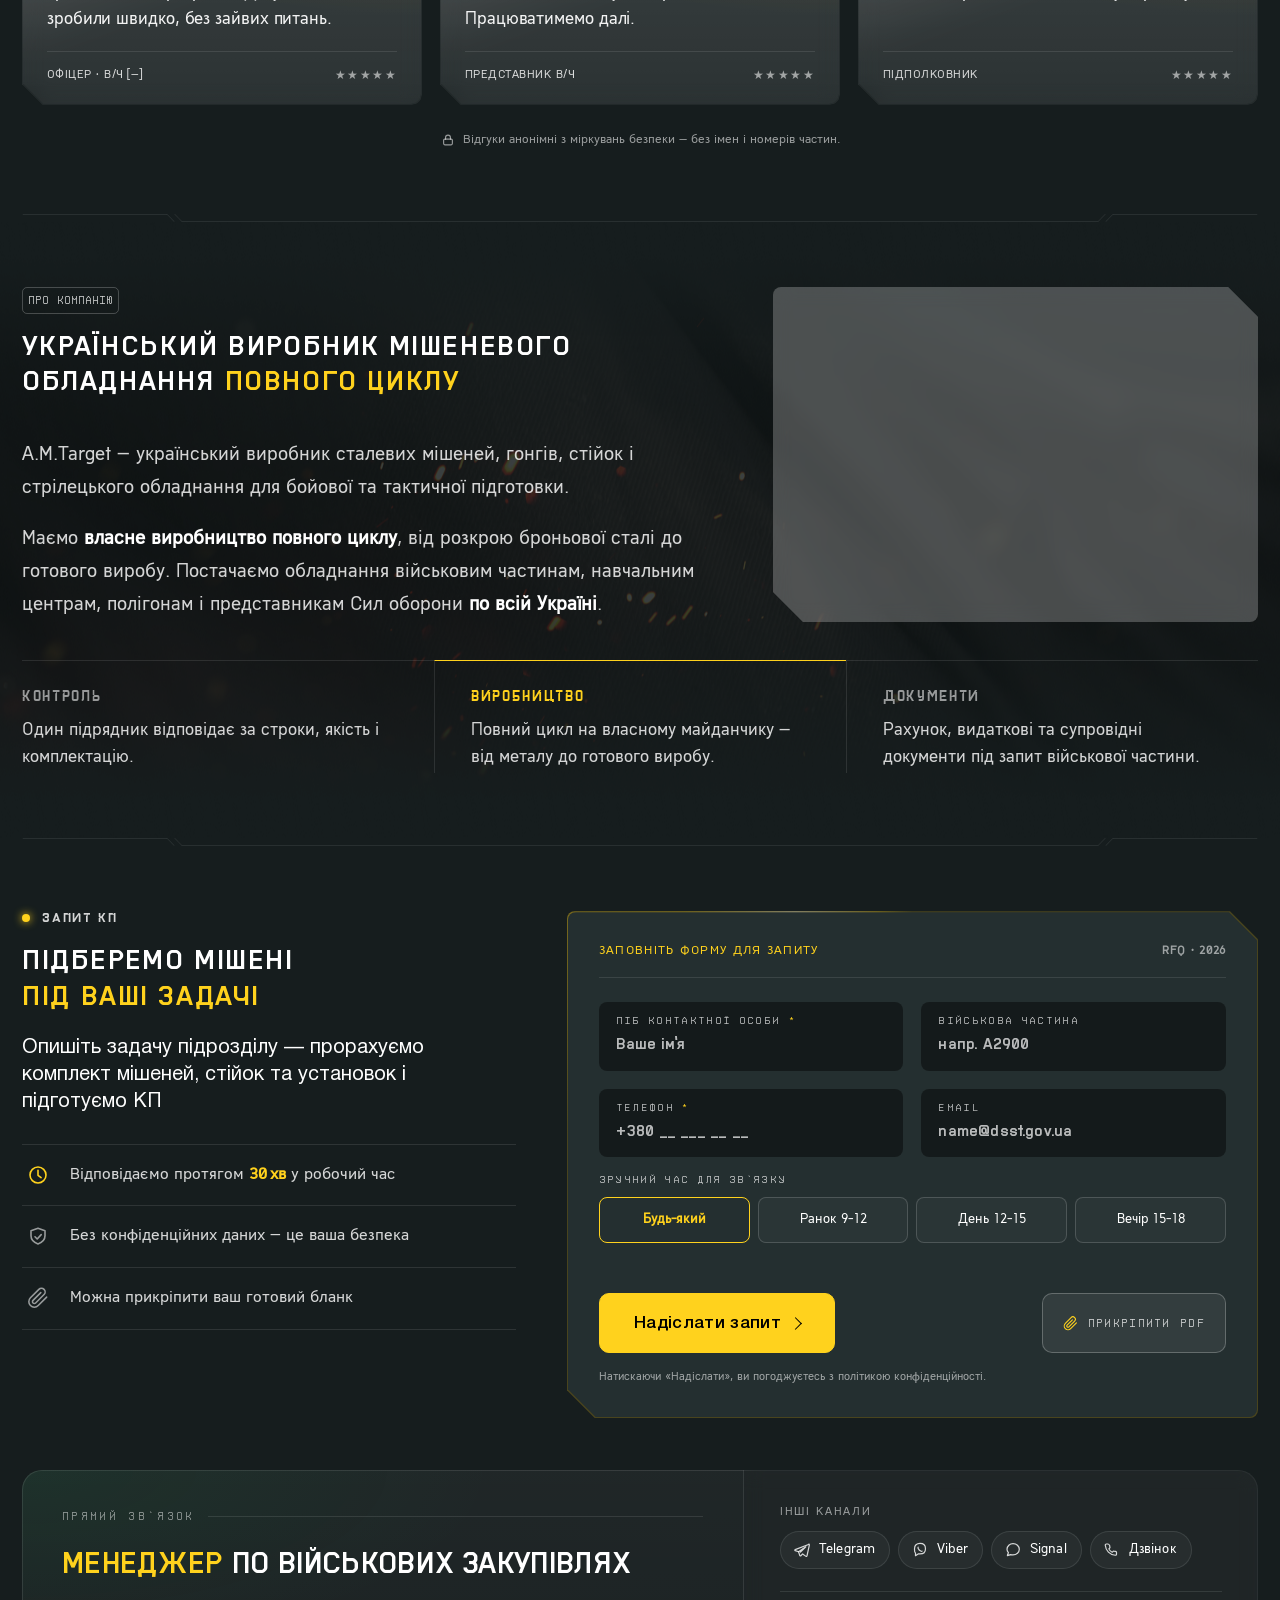
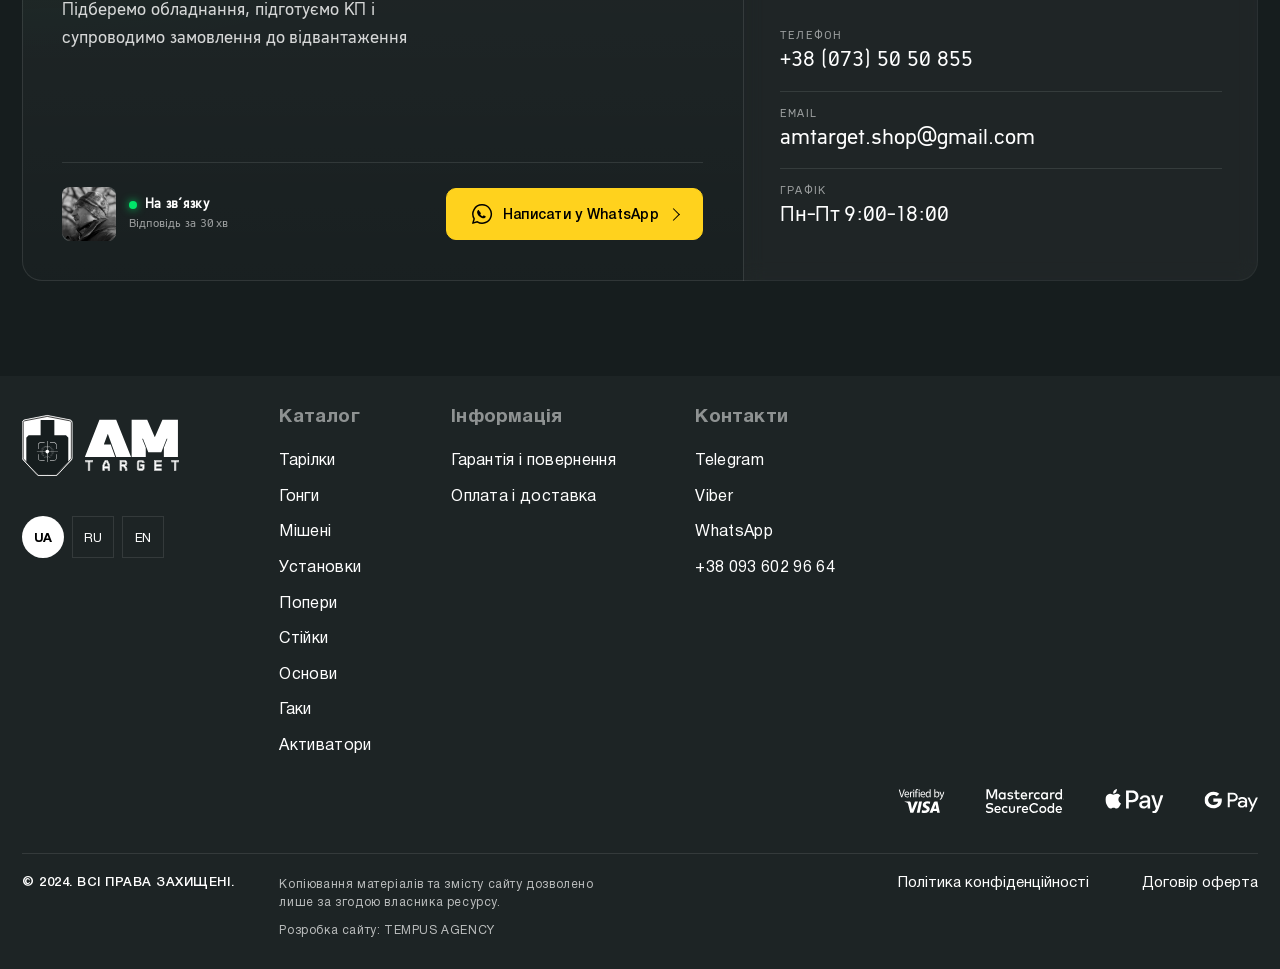
==== commit 08d3a9b9: "Update optimized landing assets" ====
--- a/landing frame/index.html
+++ b/landing frame/index.html
@@ -10,18 +10,27 @@
   <!-- позначка наявності JS: до підключення landing.js контент видимий (без FOUC) -->
   <script>document.documentElement.classList.add('amt-js');</script>
 
-  <!-- прелоад ключових шрифтів -->
-  <link rel="preload" href="assets/fonts/HelveticaNeueCyr-Roman.woff2" as="font" type="font/woff2" crossorigin>
-  <link rel="preload" href="assets/fonts/HelveticaNeueCyr-Medium.woff2" as="font" type="font/woff2" crossorigin>
-  <link rel="preload" href="assets/fonts/HelveticaNeueCyr-Bold.woff2" as="font" type="font/woff2" crossorigin>
-  <link rel="preload" href="assets/fonts/BF_Modernista-Bold.woff2" as="font" type="font/woff2" crossorigin>
-  <link rel="preload" href="assets/fonts/BF_SUB_HEADLINE_BOLD.woff2" as="font" type="font/woff2" crossorigin>
-  <link rel="preload" href="assets/fonts/BF_TEXT_REGULAR.woff2" as="font" type="font/woff2" crossorigin>
-  <link rel="preload" href="assets/fonts/BF_MONO_BOOK.woff2" as="font" type="font/woff2" crossorigin>
-
-  <!-- ПОВНИЙ CSS сайту (усі стилі теми доступні на сторінці) -->
-  <link rel="stylesheet" href="assets/css/styles.css?v=20260602" media="all">
-  <!-- стилі лендінгу (нові правила під .landing) -->
+  <!-- прелоад лише шрифтів «над згином» (hero + шапка). Решта (BF_SUB_HEADLINE,
+       BF_TEXT, Helvetica-Bold) доїжджають через @font-face з font-display:swap. -->
+  <link rel="preload" href="assets/fonts/BF_Modernista-Bold.woff2" as="font" type="font/woff2" crossorigin><!-- H1 героя -->
+  <link rel="preload" href="assets/fonts/HelveticaNeueCyr-Roman.woff2" as="font" type="font/woff2" crossorigin><!-- база UI/тіло -->
+  <link rel="preload" href="assets/fonts/HelveticaNeueCyr-Medium.woff2" as="font" type="font/woff2" crossorigin><!-- кнопки шапки -->
+  <link rel="preload" href="assets/fonts/BF_MONO_BOOK.woff2" as="font" type="font/woff2" crossorigin><!-- eyebrow героя -->
+
+  <!-- критичний інлайн-мінімум: темний фон + фікс-хедер до приходу теми (без білого спалаху й стрибка) -->
+  <style>
+    html,body{margin:0;background:#161D1E}
+    body{min-width:320px;overflow-x:hidden;color:#fff;font-family:"HelveticaNeueCyr",Helvetica,Arial,sans-serif}
+    .header{position:fixed;top:0;left:0;width:100%;z-index:101}
+    .header_placeholder{height:128px}
+  </style>
+
+  <!-- ПОВНА тема сайту (240KB) — важка й НЕ критична для 1-го екрана → вантажиться НЕ блокуючи рендер
+       (media-swap: лишається на DOM-позиції 1, тож .landing-перевизначення нижче коректно перекривають). -->
+  <link rel="stylesheet" href="assets/css/styles.css?v=20260602" media="print" onload="this.media='all'">
+  <noscript><link rel="stylesheet" href="assets/css/styles.css?v=20260602"></noscript>
+
+  <!-- стилі лендінгу (правила під .landing) — критичний візуальний шар, лишається блокуючим -->
   <link rel="stylesheet" href="style.css?v=20260602" media="all">
 </head>
 
@@ -120,14 +129,13 @@
   <div class="header_placeholder"></div>
 
   <!-- ============ КОНТЕНТ ЛЕНДІНГУ ============ -->
-  <!-- ============ КОНТЕНТ ЛЕНДІНГУ ============ -->
   <main class="landing">
 
     <!-- ───────── 1 · HERO (банер-варіант) ───────── -->
     <section class="landing__hero landing__hero--banner">
       <!-- фон-банер: фото на всю ширину, плавно гасне у тло сторінки -->
       <div class="landing__hero-bg" aria-hidden="true">
-        <img class="landing__hero-bg-img" src="assets/img/main_photo.png" width="1536" height="1024" loading="eager" decoding="async"
+        <img class="landing__hero-bg-img" src="assets/img/main_photo.webp" width="1536" height="1024" loading="eager" fetchpriority="high" decoding="async"
              alt="Військові ведуть вогонь по сталевих мішенях A.M. Target на полігоні">
       </div>
 
@@ -210,12 +218,15 @@
         </div>
         <p class="landing__proof-caption" data-reveal>Реальні <span class="landing__title-accent">підрозділи</span>, що вже використовують наші мішені</p>
         <ul class="landing__logos">
-          <li class="landing__logos-itm" data-reveal><span class="landing__logos-mark" aria-hidden="true"><img src="assets/img/logo_loremipsum.svg" alt="" width="48" height="48" loading="lazy"></span><span class="landing__logos-name">Третя штурмова бригада</span></li>
-          <li class="landing__logos-itm" data-reveal><span class="landing__logos-mark" aria-hidden="true"><img src="assets/img/logo_loremipsum.svg" alt="" width="48" height="48" loading="lazy"></span><span class="landing__logos-name">Окрема механізована бригада</span></li>
-          <li class="landing__logos-itm" data-reveal><span class="landing__logos-mark" aria-hidden="true"><img src="assets/img/logo_loremipsum.svg" alt="" width="48" height="48" loading="lazy"></span><span class="landing__logos-name">Десантно-штурмова бригада</span></li>
-          <li class="landing__logos-itm" data-reveal><span class="landing__logos-mark" aria-hidden="true"><img src="assets/img/logo_loremipsum.svg" alt="" width="48" height="48" loading="lazy"></span><span class="landing__logos-name">Бригада територіальної оборони</span></li>
-          <li class="landing__logos-itm" data-reveal><span class="landing__logos-mark" aria-hidden="true"><img src="assets/img/logo_loremipsum.svg" alt="" width="48" height="48" loading="lazy"></span><span class="landing__logos-name">Окрема президентська бригада</span></li>
-          <li class="landing__logos-itm" data-reveal><span class="landing__logos-mark" aria-hidden="true"><img src="assets/img/logo_loremipsum.svg" alt="" width="48" height="48" loading="lazy"></span><span class="landing__logos-name">Бригада берегової оборони</span></li>
+          <li class="landing__logos-itm" data-reveal><span class="landing__logos-mark" aria-hidden="true"><img src="assets/img/logos/120-та окрема бригада територіальної оборони.svg" alt="" width="56" height="56" loading="lazy"></span><span class="landing__logos-name">120-та окрема бригада ТрО</span></li>
+          <li class="landing__logos-itm" data-reveal style="--logo-s:1.05"><span class="landing__logos-mark" aria-hidden="true"><img src="assets/img/logos/427-ма окрема бригада безпілотних систем «РАРОГ».svg" alt="" width="56" height="56" loading="lazy"></span><span class="landing__logos-name">427-ма окрема бригада БпС «Рарог»</span></li>
+          <li class="landing__logos-itm" data-reveal><span class="landing__logos-mark" aria-hidden="true"><img src="assets/img/logos/67-ма окрема механізована бригада Збройних Сил України.svg" alt="" width="56" height="56" loading="lazy"></span><span class="landing__logos-name">67-ма окрема механізована бригада</span></li>
+          <li class="landing__logos-itm" data-reveal><span class="landing__logos-mark" aria-hidden="true"><img src="assets/img/logos/711 окрема бригада розмінування Державної спеціальної служби транспорту (ДССТ).svg" alt="" width="56" height="56" loading="lazy"></span><span class="landing__logos-name">711-та бригада розмінування ДССТ</span></li>
+          <li class="landing__logos-itm" data-reveal style="--logo-s:1.15;--logo-dy:-3px"><span class="landing__logos-mark" aria-hidden="true"><img src="assets/img/logos/Військова частина  3059 Національної гвардії України.svg" alt="" width="56" height="56" loading="lazy"></span><span class="landing__logos-name">Військова частина 3059 НГУ</span></li>
+          <li class="landing__logos-itm" data-reveal style="--logo-s:1.13"><span class="landing__logos-mark" aria-hidden="true"><img src="assets/img/logos/Військова частина А2772.svg" alt="" width="56" height="56" loading="lazy"></span><span class="landing__logos-name">Військова частина А2772</span></li>
+          <li class="landing__logos-itm" data-reveal style="--logo-s:.98"><span class="landing__logos-mark" aria-hidden="true"><img src="assets/img/logos/Військова частина А3204.svg" alt="" width="56" height="56" loading="lazy"></span><span class="landing__logos-name">Військова частина А3204</span></li>
+          <li class="landing__logos-itm" data-reveal style="--logo-s:1.05"><span class="landing__logos-mark" aria-hidden="true"><img src="assets/img/logos/Військова частина А3719.svg" alt="" width="56" height="56" loading="lazy"></span><span class="landing__logos-name">Військова частина А3719</span></li>
+          <li class="landing__logos-itm" data-reveal><span class="landing__logos-mark" aria-hidden="true"><img src="assets/img/logos/Військова частина Т0120.svg" alt="" width="56" height="56" loading="lazy"></span><span class="landing__logos-name">Військова частина Т0120</span></li>
         </ul>
       </div>
     </section>
@@ -240,7 +251,7 @@
           <li data-reveal>
             <a href="#catalog" class="landing__panel landing__cat">
               <span class="landing__cat-media">
-                <img class="landing__cat-photo" src="assets/img/gong_combat_sniper-tr.png" alt="" width="92" height="92" loading="lazy" decoding="async">
+                <img class="landing__cat-photo" src="assets/img/gong_combat_sniper-tr.webp" alt="" width="92" height="92" loading="lazy" decoding="async">
                 <span class="landing__cat-ico" aria-hidden="true">
                   <svg width="18" height="18" viewBox="0 0 24 24"><circle cx="12" cy="12" r="9.5" fill="none" stroke="currentColor" stroke-width="1.6"/><circle cx="12" cy="12" r="5" fill="none" stroke="currentColor" stroke-width="1.6"/><circle cx="12" cy="12" r="1.6" fill="currentColor"/></svg>
                 </span>
@@ -257,7 +268,7 @@
           <li data-reveal>
             <a href="#catalog" class="landing__panel landing__cat">
               <span class="landing__cat-media">
-                <img class="landing__cat-photo" src="assets/img/ipsc-tr.png" alt="" width="92" height="92" loading="lazy" decoding="async">
+                <img class="landing__cat-photo" src="assets/img/ipsc-tr.webp" alt="" width="92" height="92" loading="lazy" decoding="async">
                 <span class="landing__cat-ico" aria-hidden="true">
                   <svg width="18" height="18" viewBox="0 0 22 22"><circle cx="11" cy="11" r="9" fill="none" stroke="currentColor" stroke-width="1.6"/><circle cx="11" cy="11" r="3" fill="currentColor"/></svg>
                 </span>
@@ -274,7 +285,7 @@
           <li data-reveal>
             <a href="#catalog" class="landing__panel landing__cat">
               <span class="landing__cat-media">
-                <img class="landing__cat-photo" src="assets/img/popper_1-tr.png" alt="" width="92" height="92" loading="lazy" decoding="async">
+                <img class="landing__cat-photo" src="assets/img/popper_1-tr.webp" alt="" width="92" height="92" loading="lazy" decoding="async">
                 <span class="landing__cat-ico" aria-hidden="true">
                   <svg width="18" height="18" viewBox="0 0 22 22"><circle cx="11" cy="8" r="5" fill="currentColor"/><rect x="9.5" y="12" width="3" height="8" rx="1.5" fill="currentColor"/></svg>
                 </span>
@@ -291,7 +302,7 @@
           <li data-reveal>
             <a href="#catalog" class="landing__panel landing__cat">
               <span class="landing__cat-media">
-                <img class="landing__cat-photo" src="assets/img/tr-m-tr.png" alt="" width="92" height="92" loading="lazy" decoding="async">
+                <img class="landing__cat-photo" src="assets/img/tr-m-tr.webp" alt="" width="92" height="92" loading="lazy" decoding="async">
                 <span class="landing__cat-ico" aria-hidden="true">
                   <svg width="18" height="18" viewBox="0 0 22 22"><path d="M11 3v16M5 19l6-10 6 10" fill="none" stroke="currentColor" stroke-width="1.6" stroke-linecap="round" stroke-linejoin="round"/></svg>
                 </span>
@@ -308,7 +319,7 @@
           <li data-reveal>
             <a href="#catalog" class="landing__panel landing__cat">
               <span class="landing__cat-media">
-                <img class="landing__cat-photo" src="assets/img/bullet_hard_1-tr.png" alt="" width="92" height="92" loading="lazy" decoding="async">
+                <img class="landing__cat-photo" src="assets/img/bullet_hard_1-tr.webp" alt="" width="92" height="92" loading="lazy" decoding="async">
                 <span class="landing__cat-ico" aria-hidden="true">
                   <svg width="18" height="18" viewBox="0 0 22 22"><rect x="3" y="3" width="16" height="16" rx="2" fill="none" stroke="currentColor" stroke-width="1.6"/><path d="M3 14l5-4 4 3 3-3 4 3" fill="none" stroke="currentColor" stroke-width="1.6" stroke-linejoin="round"/></svg>
                 </span>
@@ -325,7 +336,7 @@
           <li data-reveal>
             <a href="#catalog" class="landing__panel landing__cat">
               <span class="landing__cat-media">
-                <img class="landing__cat-photo" src="assets/img/texas_star-tr.png" alt="" width="92" height="92" loading="lazy" decoding="async">
+                <img class="landing__cat-photo" src="assets/img/texas_star-tr.webp" alt="" width="92" height="92" loading="lazy" decoding="async">
                 <span class="landing__cat-ico" aria-hidden="true">
                   <svg width="18" height="18" viewBox="0 0 22 22"><path d="M11 2l2.6 5.7 6.2.7-4.6 4.2 1.3 6.1L11 16l-5.5 2.9 1.3-6.1L2.2 8.4l6.2-.7z" fill="currentColor"/></svg>
                 </span>
@@ -345,10 +356,10 @@
           <a href="#catalog" class="landing__cats-anchor" data-reveal>
             <span class="landing__cats-anchor-text">Дивитися товари нижче</span>
             <span class="landing__cats-anchor-thumbs" aria-hidden="true">
-              <span class="landing__cats-anchor-thumb"><img src="assets/img/gong_combat_sniper-tr.png" alt="" width="34" height="34" loading="lazy" decoding="async"></span>
-              <span class="landing__cats-anchor-thumb"><img src="assets/img/ipsc-tr.png" alt="" width="34" height="34" loading="lazy" decoding="async"></span>
-              <span class="landing__cats-anchor-thumb"><img src="assets/img/popper_1-tr.png" alt="" width="34" height="34" loading="lazy" decoding="async"></span>
-              <span class="landing__cats-anchor-thumb landing__cats-anchor-thumb--last"><img src="assets/img/texas_star-tr.png" alt="" width="34" height="34" loading="lazy" decoding="async"></span>
+              <span class="landing__cats-anchor-thumb"><img src="assets/img/gong_combat_sniper-tr.webp" alt="" width="34" height="34" loading="lazy" decoding="async"></span>
+              <span class="landing__cats-anchor-thumb"><img src="assets/img/ipsc-tr.webp" alt="" width="34" height="34" loading="lazy" decoding="async"></span>
+              <span class="landing__cats-anchor-thumb"><img src="assets/img/popper_1-tr.webp" alt="" width="34" height="34" loading="lazy" decoding="async"></span>
+              <span class="landing__cats-anchor-thumb landing__cats-anchor-thumb--last"><img src="assets/img/texas_star-tr.webp" alt="" width="34" height="34" loading="lazy" decoding="async"></span>
             </span>
             <span class="landing__cats-anchor-chev" aria-hidden="true">
               <svg width="14" height="14" viewBox="0 0 16 16" fill="none"><path d="M3.5 6 8 10.5 12.5 6" stroke="currentColor" stroke-width="1.6" stroke-linecap="round" stroke-linejoin="round"/></svg>
@@ -379,18 +390,21 @@
                 <svg width="30" height="30" viewBox="0 0 26 26" fill="none"><path d="M21.5 4.5H13L3.5 14a1.7 1.7 0 0 0 0 2.4l6.1 6.1a1.7 1.7 0 0 0 2.4 0L21.5 13V4.5Z" stroke="currentColor" stroke-width="1.6" stroke-linejoin="round"/><circle cx="17.3" cy="8.7" r="1.7" stroke="currentColor" stroke-width="1.6"/></svg>
               </span>
               <h3 class="landing__why-offer-title"><span class="landing__why-offer-title-hi">Знижка</span> для військових частин</h3>
-              <!-- умови як булет-список на місці колишнього тэгляйну -->
-              <ul class="landing__why-offer-foot">
-                <li class="landing__why-offer-foot-cell">
-                  <span class="landing__why-offer-foot-label">Індивідуальний розрахунок</span><span class="landing__why-offer-foot-text"> під ваш запит та обсяг&nbsp;КП</span>
-                </li>
-                <li class="landing__why-offer-foot-cell">
-                  <span class="landing__why-offer-foot-label">Фіксована ціна в договорі</span><span class="landing__why-offer-foot-text"> без прихованих умов</span>
-                </li>
-              </ul>
-              <a href="mailto:amtarget.shop@gmail.com" class="landing__btn landing__btn--primary landing__why-offer-cta landing__btn--lead"><span class="landing__btn-label">Написати на email</span>
-                <span class="landing__btn-arrow" aria-hidden="true"></span>
-              </a>
+              <!-- нижній ярус: умови-булети + CTA. на планшеті стають у рядок
+                   (булети ліворуч / кнопка праворуч) — див. .landing__why-offer-row -->
+              <div class="landing__why-offer-row">
+                <ul class="landing__why-offer-foot">
+                  <li class="landing__why-offer-foot-cell">
+                    <span class="landing__why-offer-foot-label">Індивідуальний розрахунок</span><span class="landing__why-offer-foot-text"> під ваш запит та обсяг&nbsp;КП</span>
+                  </li>
+                  <li class="landing__why-offer-foot-cell">
+                    <span class="landing__why-offer-foot-label">Фіксована ціна в договорі</span><span class="landing__why-offer-foot-text"> без прихованих умов</span>
+                  </li>
+                </ul>
+                <a href="mailto:amtarget.shop@gmail.com" class="landing__btn landing__btn--primary landing__why-offer-cta landing__btn--lead"><span class="landing__btn-label">Написати на email</span>
+                  <span class="landing__btn-arrow" aria-hidden="true"></span>
+                </a>
+              </div>
             </div>
           </div>
 
@@ -456,13 +470,15 @@
             <button type="button" class="landing__tab" data-cat="ipsc" aria-pressed="false">IPSC</button>
             <button type="button" class="landing__tab" data-cat="popper" aria-pressed="false">Поппери</button>
             <button type="button" class="landing__tab" data-cat="stand" aria-pressed="false">Стенди</button>
+            <button type="button" class="landing__tab" data-cat="catcher" aria-pressed="false">Кулеуловлювачі</button>
+            <button type="button" class="landing__tab" data-cat="special" aria-pressed="false">Спеціальні</button>
           </div>
         </div>
 
         <ul class="landing__catalog-grid catalog_grid">
           <li class="shortcard landing__product" data-cat="gong" data-reveal>
             <a href="#rfq" class="shortcard__thumb">
-              <img width="480" height="578" src="assets/img/gong_combat_sniper.jpg" alt="Гонг №4Б" title="Гонг №4Б" loading="lazy">
+              <img width="480" height="578" src="assets/img/gong_combat_sniper.webp" alt="Гонг №4Б" title="Гонг №4Б" loading="lazy">
             </a>
             <div class="shortcard__suptitle">Hardox 500 · Ø 200 мм · 10 мм</div>
             <a href="#rfq" class="shortcard__title">Гонг №4Б</a>
@@ -474,7 +490,7 @@
           </li>
           <li class="shortcard landing__product" data-cat="gong" data-reveal>
             <a href="#rfq" class="shortcard__thumb">
-              <img width="480" height="578" src="assets/img/bullet_hard_1.jpg" alt="Гонг №6 круглий" title="Гонг №6 круглий" loading="lazy">
+              <img width="480" height="578" src="assets/img/bullet_hard_1.webp" alt="Гонг №6 круглий" title="Гонг №6 круглий" loading="lazy">
             </a>
             <div class="shortcard__suptitle">AR500 · Ø 300 мм · 10 мм</div>
             <a href="#rfq" class="shortcard__title">Гонг №6 круглий</a>
@@ -486,7 +502,7 @@
           </li>
           <li class="shortcard landing__product landing__product--extra" data-cat="gong" data-reveal>
             <a href="#rfq" class="shortcard__thumb">
-              <img width="480" height="578" src="assets/img/gong_combat_sniper.jpg" alt="Гонг ростовий №5" title="Гонг ростовий №5" loading="lazy">
+              <img width="480" height="578" src="assets/img/gong_combat_sniper.webp" alt="Гонг ростовий №5" title="Гонг ростовий №5" loading="lazy">
             </a>
             <div class="shortcard__suptitle">Hardox 500 · ростова фігура · 10 мм</div>
             <a href="#rfq" class="shortcard__title">Гонг ростовий №5</a>
@@ -498,7 +514,7 @@
           </li>
           <li class="shortcard landing__product" data-cat="ipsc" data-reveal>
             <a href="#rfq" class="shortcard__thumb">
-              <img width="480" height="578" src="assets/img/ipsc.jpg" alt="IPSC 290×500" title="IPSC 290×500" loading="lazy">
+              <img width="480" height="578" src="assets/img/ipsc.webp" alt="IPSC 290×500" title="IPSC 290×500" loading="lazy">
             </a>
             <div class="shortcard__suptitle">AR500 · класична · 8 мм</div>
             <a href="#rfq" class="shortcard__title">IPSC 290×500</a>
@@ -510,7 +526,7 @@
           </li>
           <li class="shortcard landing__product" data-cat="ipsc" data-reveal>
             <a href="#rfq" class="shortcard__thumb">
-              <img width="480" height="578" src="assets/img/ipsc.jpg" alt="IPSC Mini" title="IPSC Mini" loading="lazy">
+              <img width="480" height="578" src="assets/img/ipsc.webp" alt="IPSC Mini" title="IPSC Mini" loading="lazy">
             </a>
             <div class="shortcard__suptitle">Hardox 500 · ⅓ розміру · 8 мм</div>
             <a href="#rfq" class="shortcard__title">IPSC Mini</a>
@@ -522,7 +538,7 @@
           </li>
           <li class="shortcard landing__product landing__product--extra" data-cat="ipsc" data-reveal>
             <a href="#rfq" class="shortcard__thumb">
-              <img width="480" height="578" src="assets/img/ipsc.jpg" alt="IPSC ½ ростова" title="IPSC ½ ростова" loading="lazy">
+              <img width="480" height="578" src="assets/img/ipsc.webp" alt="IPSC ½ ростова" title="IPSC ½ ростова" loading="lazy">
             </a>
             <div class="shortcard__suptitle">AR500 · половинна · 8 мм</div>
             <a href="#rfq" class="shortcard__title">IPSC ½ ростова</a>
@@ -534,7 +550,7 @@
           </li>
           <li class="shortcard landing__product" data-cat="popper" data-reveal>
             <a href="#rfq" class="shortcard__thumb">
-              <img width="480" height="578" src="assets/img/popper_1.jpg" alt="Поппер класичний" title="Поппер класичний" loading="lazy">
+              <img width="480" height="578" src="assets/img/popper_1.webp" alt="Поппер класичний" title="Поппер класичний" loading="lazy">
             </a>
             <div class="shortcard__suptitle">рухома · сталь 10 мм · з активатором</div>
             <a href="#rfq" class="shortcard__title">Поппер класичний</a>
@@ -546,7 +562,7 @@
           </li>
           <li class="shortcard landing__product" data-cat="popper" data-reveal>
             <a href="#rfq" class="shortcard__thumb">
-              <img width="480" height="578" src="assets/img/popper_1.jpg" alt="Поппер міні" title="Поппер міні" loading="lazy">
+              <img width="480" height="578" src="assets/img/popper_1.webp" alt="Поппер міні" title="Поппер міні" loading="lazy">
             </a>
             <div class="shortcard__suptitle">рухома · компактний · сталь 8 мм</div>
             <a href="#rfq" class="shortcard__title">Поппер міні</a>
@@ -558,19 +574,19 @@
           </li>
           <li class="shortcard landing__product landing__product--extra" data-cat="popper" data-reveal>
             <a href="#rfq" class="shortcard__thumb">
-              <img width="480" height="578" src="assets/img/texas_star_.jpg" alt="Texas Star" title="Texas Star" loading="lazy">
-            </a>
-            <div class="shortcard__suptitle">рухома · 5 променів · сталь 10 мм</div>
-            <a href="#rfq" class="shortcard__title">Texas Star</a>
-            <div class="shortcard__price_wrap">
-              <div class="shortcard__price_label">від</div>
-              <div class="shortcard__price">6&nbsp;800 &#8372;</div>
+              <img width="480" height="578" src="assets/img/popper_1.webp" alt="Поппер на стійці" title="Поппер на стійці" loading="lazy">
+            </a>
+            <div class="shortcard__suptitle">рухома · на стійці · сталь 10 мм</div>
+            <a href="#rfq" class="shortcard__title">Поппер на стійці</a>
+            <div class="shortcard__price_wrap">
+              <div class="shortcard__price_label">від</div>
+              <div class="shortcard__price">3&nbsp;200 &#8372;</div>
             </div>
             <a href="#rfq" class="btn btn-add_to_cart">В запит</a>
           </li>
           <li class="shortcard landing__product" data-cat="stand" data-reveal>
             <a href="#rfq" class="shortcard__thumb">
-              <img width="480" height="578" src="assets/img/tr-m.jpg" alt="Стенд KA-L" title="Стенд KA-L" loading="lazy">
+              <img width="480" height="578" src="assets/img/tr-m.webp" alt="Стенд KA-L" title="Стенд KA-L" loading="lazy">
             </a>
             <div class="shortcard__suptitle">Ст-3 · регульований · під гонги</div>
             <a href="#rfq" class="shortcard__title">Стенд KA-L</a>
@@ -582,7 +598,7 @@
           </li>
           <li class="shortcard landing__product" data-cat="stand" data-reveal>
             <a href="#rfq" class="shortcard__thumb">
-              <img width="480" height="578" src="assets/img/tr-m.jpg" alt="Тринога універсальна" title="Тринога універсальна" loading="lazy">
+              <img width="480" height="578" src="assets/img/tr-m.webp" alt="Тринога універсальна" title="Тринога універсальна" loading="lazy">
             </a>
             <div class="shortcard__suptitle">Ст-3 · складна · сталь / труба</div>
             <a href="#rfq" class="shortcard__title">Тринога універсальна</a>
@@ -594,13 +610,85 @@
           </li>
           <li class="shortcard landing__product landing__product--extra" data-cat="stand" data-reveal>
             <a href="#rfq" class="shortcard__thumb">
-              <img width="480" height="578" src="assets/img/tr-m.jpg" alt="Стенд мобільний" title="Стенд мобільний" loading="lazy">
+              <img width="480" height="578" src="assets/img/tr-m.webp" alt="Стенд мобільний" title="Стенд мобільний" loading="lazy">
             </a>
             <div class="shortcard__suptitle">Ст-3 · на колесах · під IPSC</div>
             <a href="#rfq" class="shortcard__title">Стенд мобільний</a>
             <div class="shortcard__price_wrap">
               <div class="shortcard__price_label">від</div>
               <div class="shortcard__price">5&nbsp;200 &#8372;</div>
+            </div>
+            <a href="#rfq" class="btn btn-add_to_cart">В запит</a>
+          </li>
+          <li class="shortcard landing__product" data-cat="catcher" data-reveal>
+            <a href="#rfq" class="shortcard__thumb">
+              <img width="480" height="578" src="assets/img/bullet_hard_1.webp" alt="Кулеуловлювач мобільний" title="Кулеуловлювач мобільний" loading="lazy">
+            </a>
+            <div class="shortcard__suptitle">AR500 · 10 мм · .223 / 7.62 / 9×19</div>
+            <a href="#rfq" class="shortcard__title">Кулеуловлювач мобільний</a>
+            <div class="shortcard__price_wrap">
+              <div class="shortcard__price_label">від</div>
+              <div class="shortcard__price">18&nbsp;350 &#8372;</div>
+            </div>
+            <a href="#rfq" class="btn btn-add_to_cart">В запит</a>
+          </li>
+          <li class="shortcard landing__product" data-cat="catcher" data-reveal>
+            <a href="#rfq" class="shortcard__thumb">
+              <img width="480" height="578" src="assets/img/bullet_hard_1.webp" alt="Кулеуловлювач HarD" title="Кулеуловлювач HarD" loading="lazy">
+            </a>
+            <div class="shortcard__suptitle">AR500 · 10 мм · стаціонарний посилений</div>
+            <a href="#rfq" class="shortcard__title">Кулеуловлювач HarD</a>
+            <div class="shortcard__price_wrap">
+              <div class="shortcard__price_label">від</div>
+              <div class="shortcard__price">33&nbsp;460 &#8372;</div>
+            </div>
+            <a href="#rfq" class="btn btn-add_to_cart">В запит</a>
+          </li>
+          <li class="shortcard landing__product landing__product--extra" data-cat="catcher" data-reveal>
+            <a href="#rfq" class="shortcard__thumb">
+              <img width="480" height="578" src="assets/img/bullet_hard_1.webp" alt="Кулеуловлювач компактний" title="Кулеуловлювач компактний" loading="lazy">
+            </a>
+            <div class="shortcard__suptitle">AR500 · 10 мм · під пістолетний калібр</div>
+            <a href="#rfq" class="shortcard__title">Кулеуловлювач компактний</a>
+            <div class="shortcard__price_wrap">
+              <div class="shortcard__price_label">від</div>
+              <div class="shortcard__price">9&nbsp;800 &#8372;</div>
+            </div>
+            <a href="#rfq" class="btn btn-add_to_cart">В запит</a>
+          </li>
+          <li class="shortcard landing__product" data-cat="special" data-reveal>
+            <a href="#rfq" class="shortcard__thumb">
+              <img width="480" height="578" src="assets/img/texas_star_.webp" alt="Texas Star" title="Texas Star" loading="lazy">
+            </a>
+            <div class="shortcard__suptitle">рухома · 5 променів · AR500 10 мм</div>
+            <a href="#rfq" class="shortcard__title">Texas Star</a>
+            <div class="shortcard__price_wrap">
+              <div class="shortcard__price_label">від</div>
+              <div class="shortcard__price">20&nbsp;400 &#8372;</div>
+            </div>
+            <a href="#rfq" class="btn btn-add_to_cart">В запит</a>
+          </li>
+          <li class="shortcard landing__product" data-cat="special" data-reveal>
+            <a href="#rfq" class="shortcard__thumb">
+              <img width="480" height="578" src="assets/img/popper_1.webp" alt="Дуельне дерево" title="Дуельне дерево" loading="lazy">
+            </a>
+            <div class="shortcard__suptitle">рухома · 8×100 мм · AR500 10 мм</div>
+            <a href="#rfq" class="shortcard__title">Дуельне дерево</a>
+            <div class="shortcard__price_wrap">
+              <div class="shortcard__price_label">від</div>
+              <div class="shortcard__price">13&nbsp;900 &#8372;</div>
+            </div>
+            <a href="#rfq" class="btn btn-add_to_cart">В запит</a>
+          </li>
+          <li class="shortcard landing__product landing__product--extra" data-cat="special" data-reveal>
+            <a href="#rfq" class="shortcard__thumb">
+              <img width="480" height="578" src="assets/img/popper_1.webp" alt="Перевертайло (SpinStep)" title="Перевертайло (SpinStep)" loading="lazy">
+            </a>
+            <div class="shortcard__suptitle">рухома · реактивна · AR500 10 мм</div>
+            <a href="#rfq" class="shortcard__title">Перевертайло (SpinStep)</a>
+            <div class="shortcard__price_wrap">
+              <div class="shortcard__price_label">від</div>
+              <div class="shortcard__price">3&nbsp;700 &#8372;</div>
             </div>
             <a href="#rfq" class="btn btn-add_to_cart">В запит</a>
           </li>
@@ -665,8 +753,8 @@
           </li>
         </ul>
         <button type="button" class="landing__gallery-video" data-video-open data-reveal aria-label="Відкрити відео з полігону зі звуком">
-          <video class="landing__gallery-video-media" aria-hidden="true" muted loop autoplay playsinline preload="metadata"
-                 src="https://amtarget.net/wp-content/uploads/2026/02/b9626d79-b501-44e7-8128-6bfd76f11747.mp4"></video>
+          <video class="landing__gallery-video-media" aria-hidden="true" muted loop playsinline preload="none"
+                 data-src="https://amtarget.net/wp-content/uploads/2026/02/b9626d79-b501-44e7-8128-6bfd76f11747.mp4"></video>
           <span class="landing__gallery-play" aria-hidden="true">
             <svg width="22" height="22" viewBox="0 0 22 22"><path d="M8 5l9 6-9 6z" fill="currentColor"/></svg>
           </span>
@@ -806,7 +894,7 @@
           </div>
         </dl>
         <figure class="landing__about-media landing__about-media--video" data-reveal>
-          <video class="landing__about-video" src="assets/video/amtarget.mp4" autoplay muted loop playsinline preload="metadata" aria-hidden="true"></video>
+          <video class="landing__about-video" data-src="assets/video/amtarget.mp4" muted loop playsinline preload="none" aria-hidden="true"></video>
         </figure>
       </div>
     </section>
@@ -949,7 +1037,7 @@
               <div class="landing__contacts-foot">
                 <div class="landing__manager">
                   <figure class="landing__manager-photo">
-                    <img src="assets/img/manager.png" alt="Менеджер по військових закупівлях A.M. Target" width="320" height="320" loading="lazy">
+                    <img src="assets/img/manager.webp" alt="Менеджер по військових закупівлях A.M. Target" width="320" height="320" loading="lazy">
                   </figure>
                   <span class="landing__manager-id">
                     <span class="landing__manager-status">
@@ -1028,7 +1116,7 @@
     <div class="container">
       <div class="footer__top">
         <div class="footer__top-left">
-          <a href="#" class="footer__logo"><img src="assets/img/logo-footer.svg" alt="A.M. Target" width="140" height="62"></a>
+          <a href="#" class="footer__logo"><img src="assets/img/logo-footer.svg" alt="A.M. Target" width="140" height="62" loading="lazy"></a>
           <div class="lang">
             <span class="lang__itm active">UA</span>
             <a href="#" class="lang__itm">RU</a>
@@ -1067,7 +1155,7 @@
             </ul>
           </div>
         </div>
-        <img src="assets/img/payments.svg" alt="" class="footer__payments">
+        <img src="assets/img/payments.svg" alt="" class="footer__payments" width="472" height="32" loading="lazy">
       </div>
       <div class="footer__bot">
         <div class="footer__links">
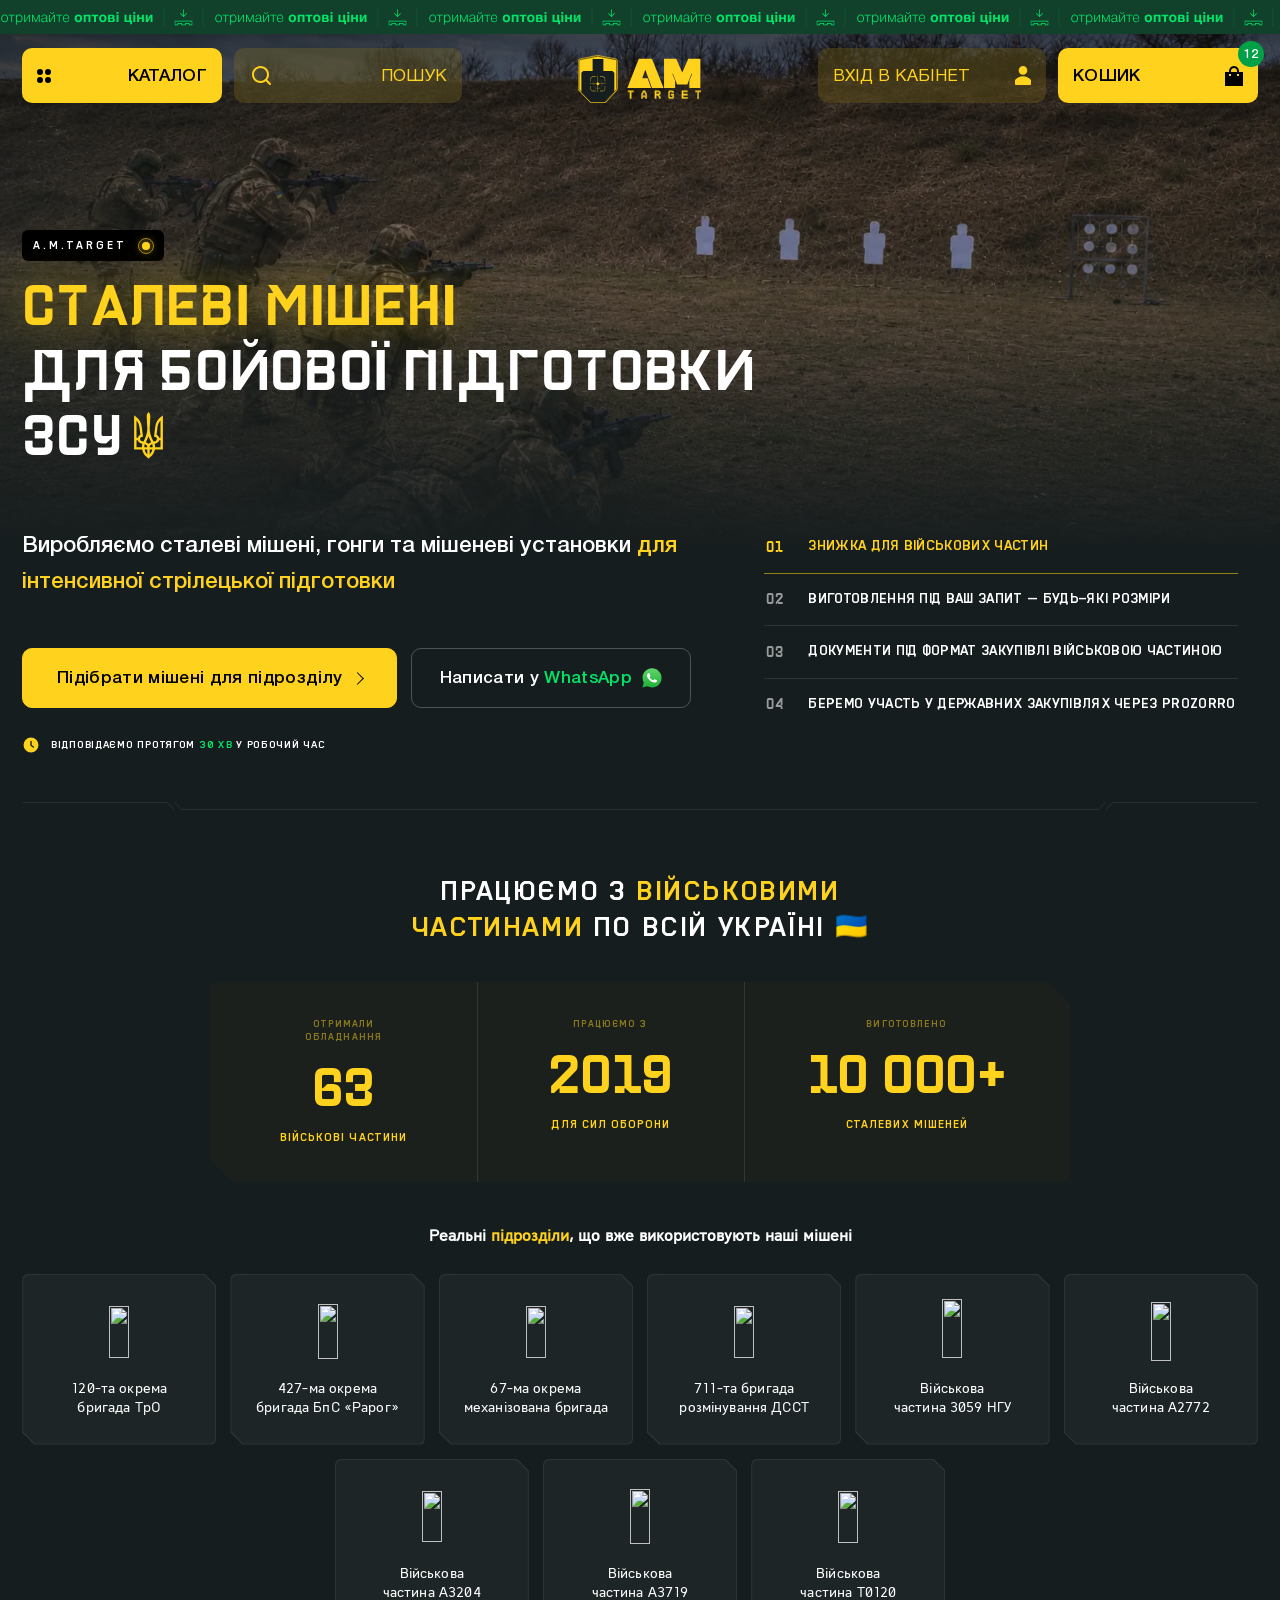
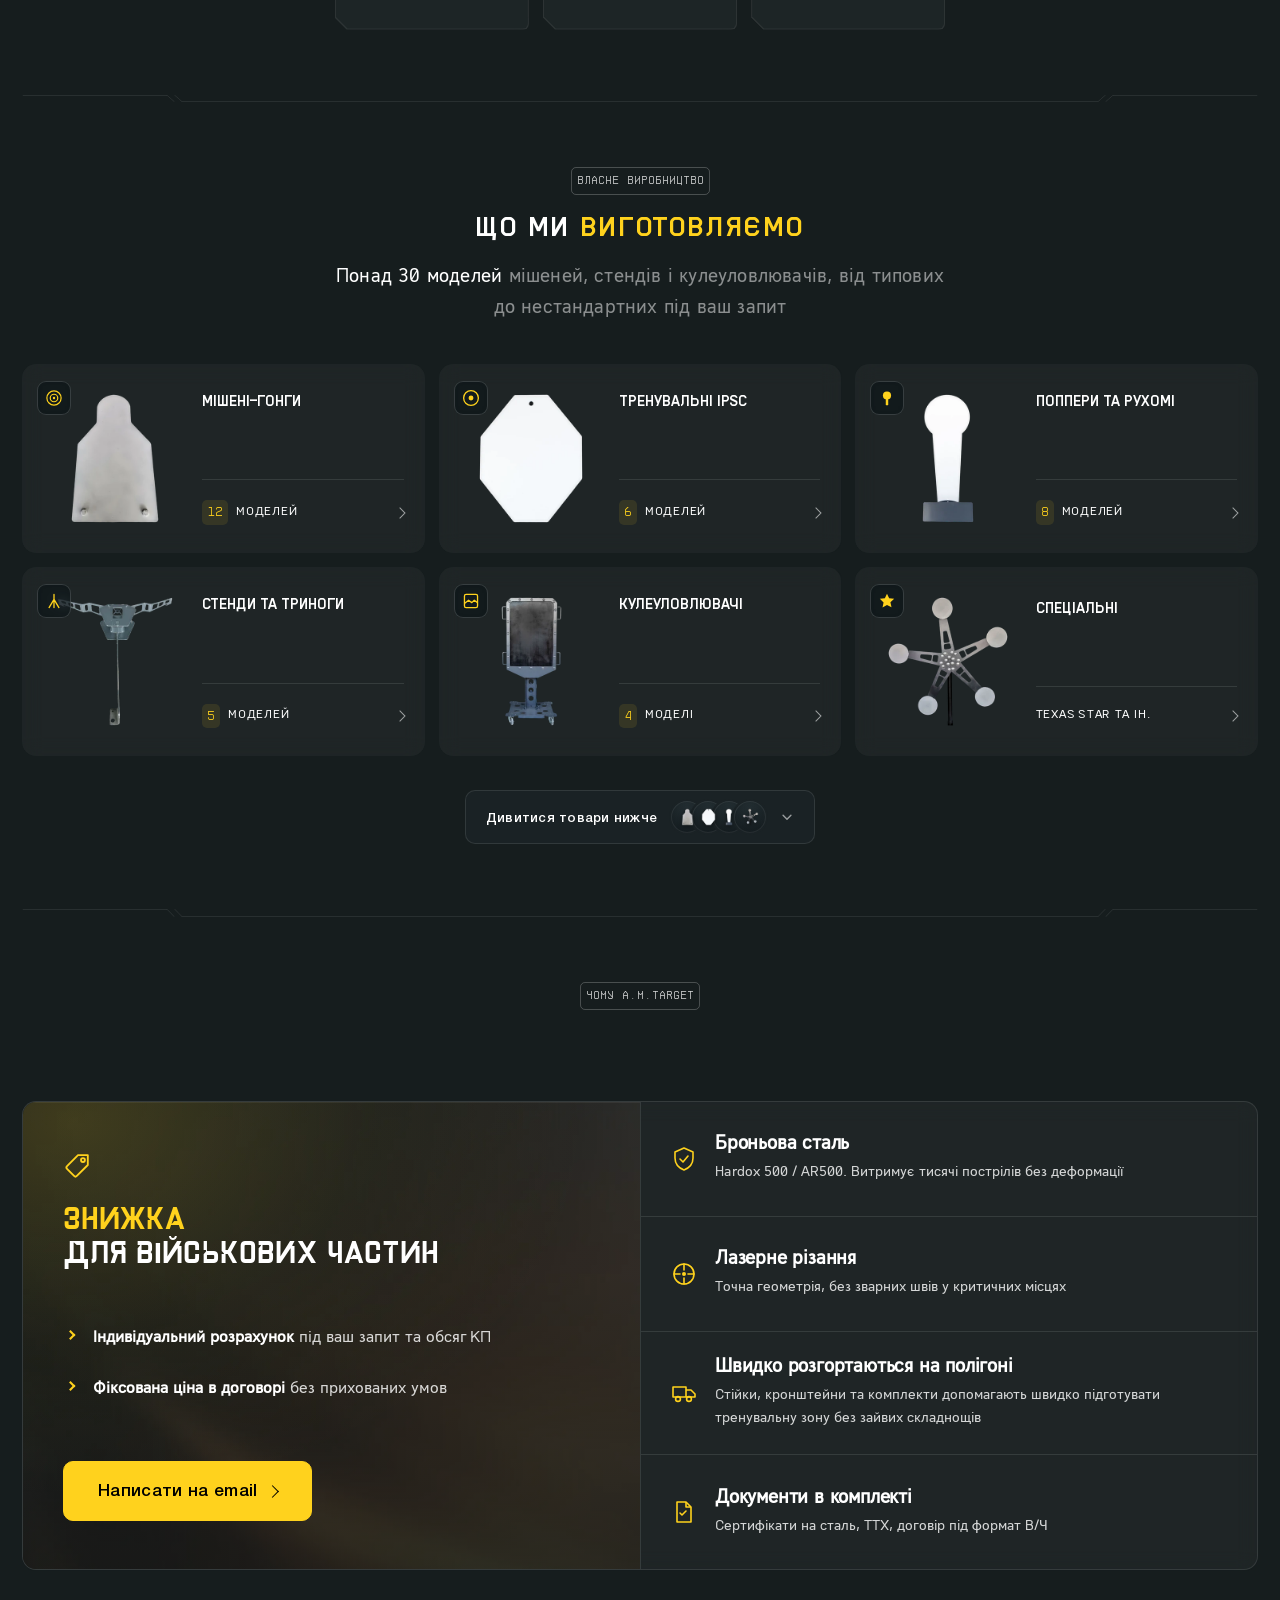
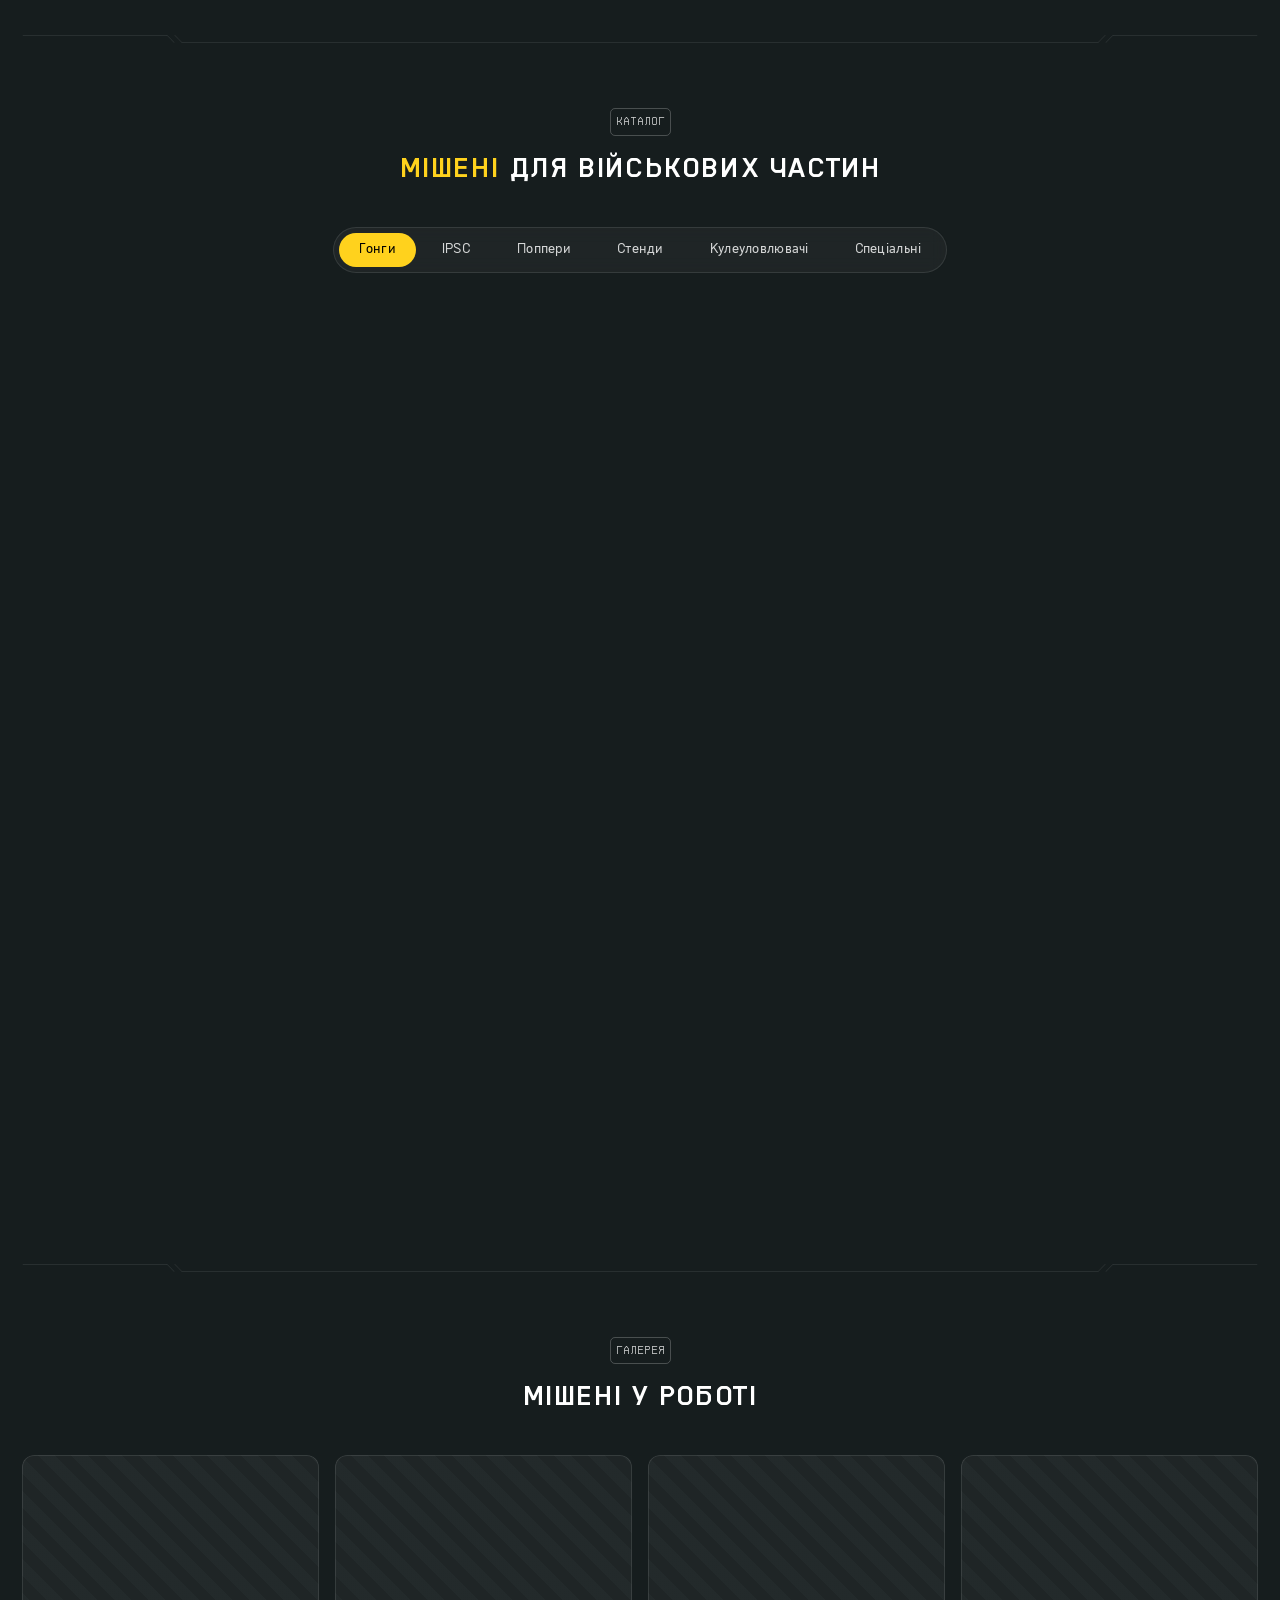
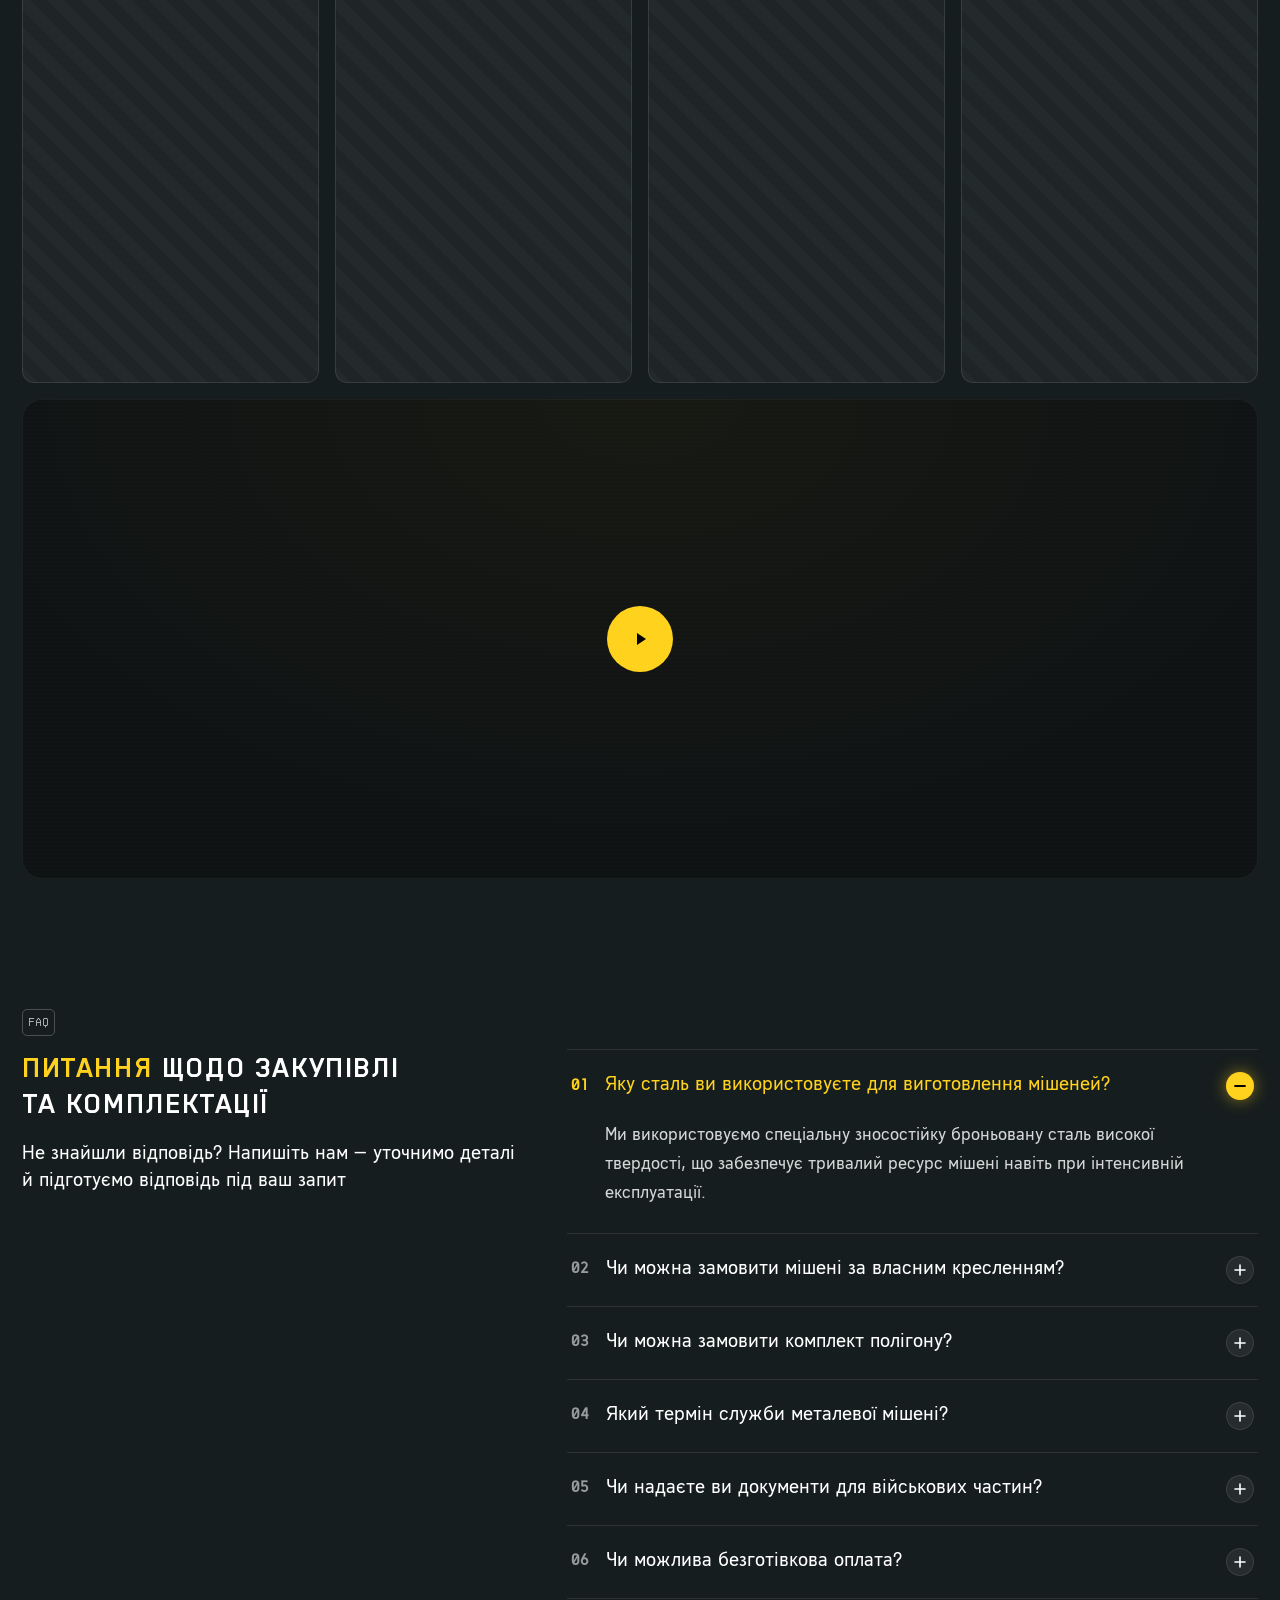
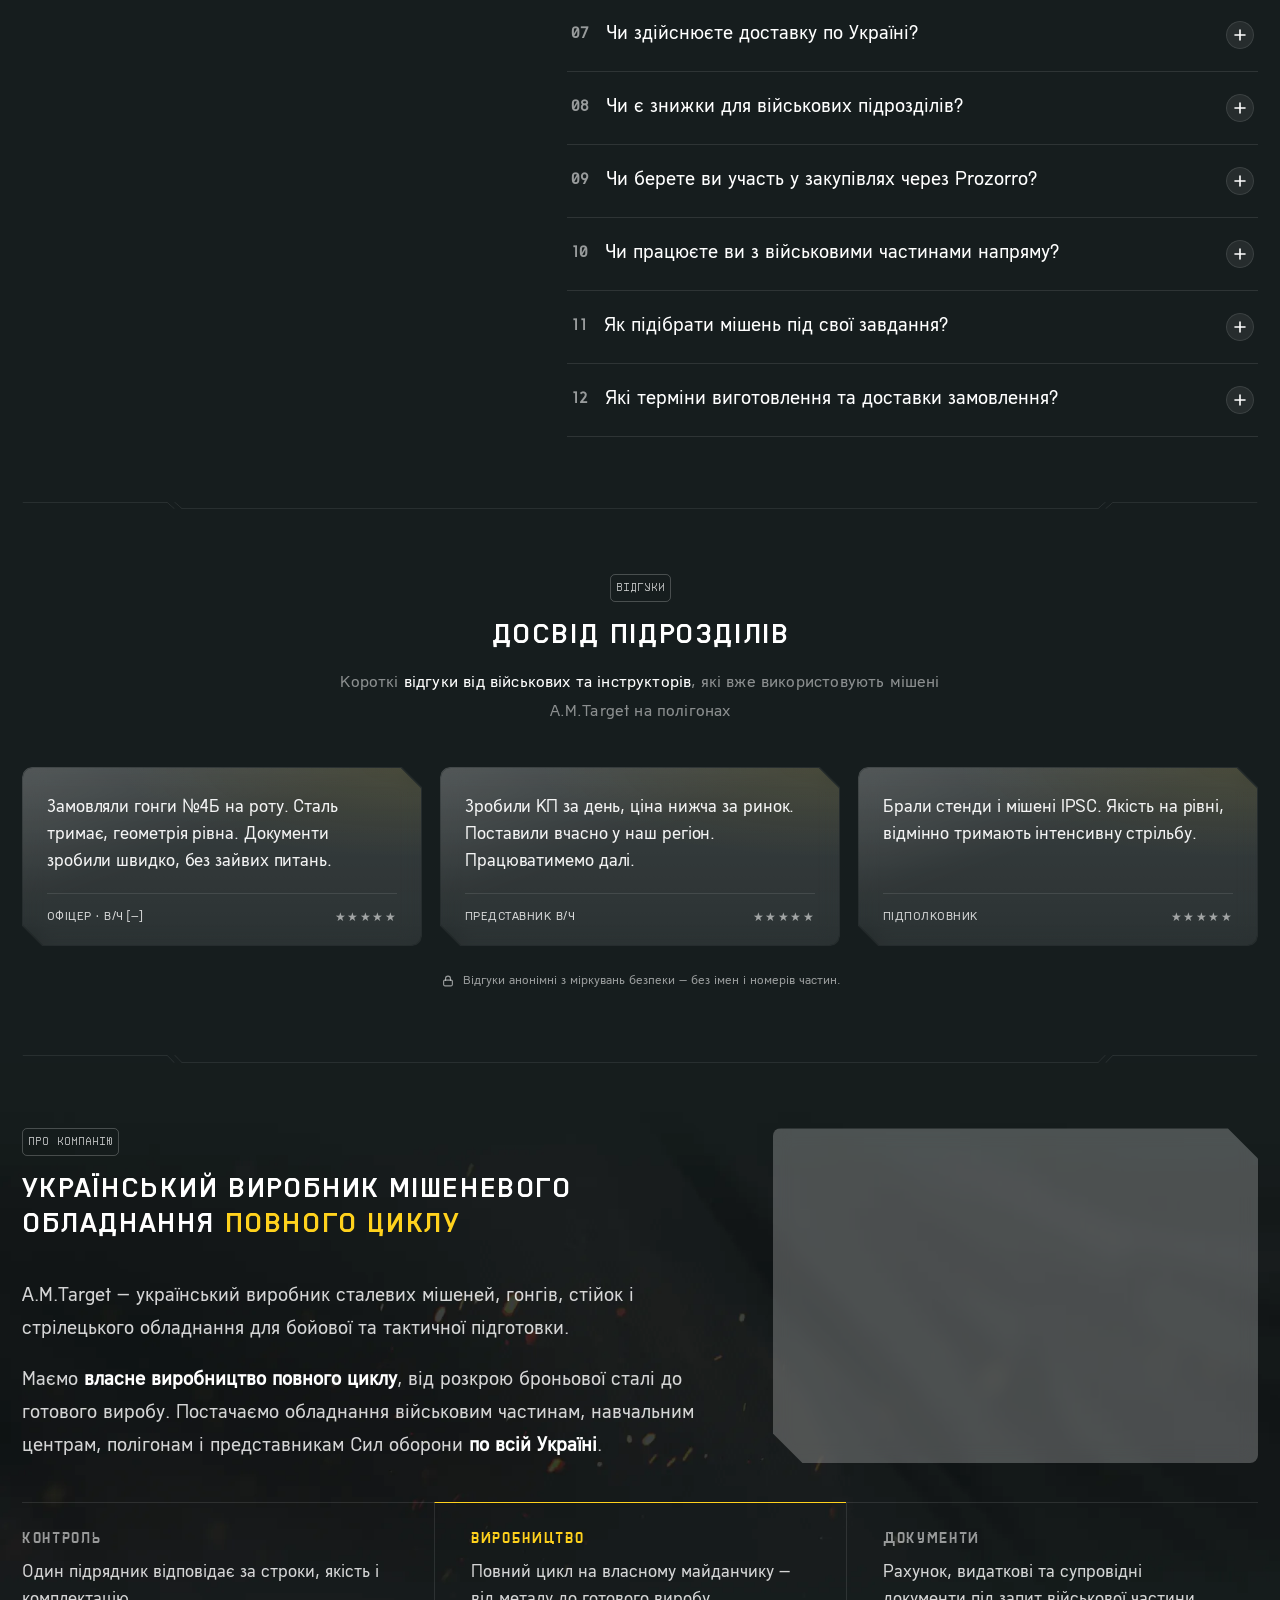
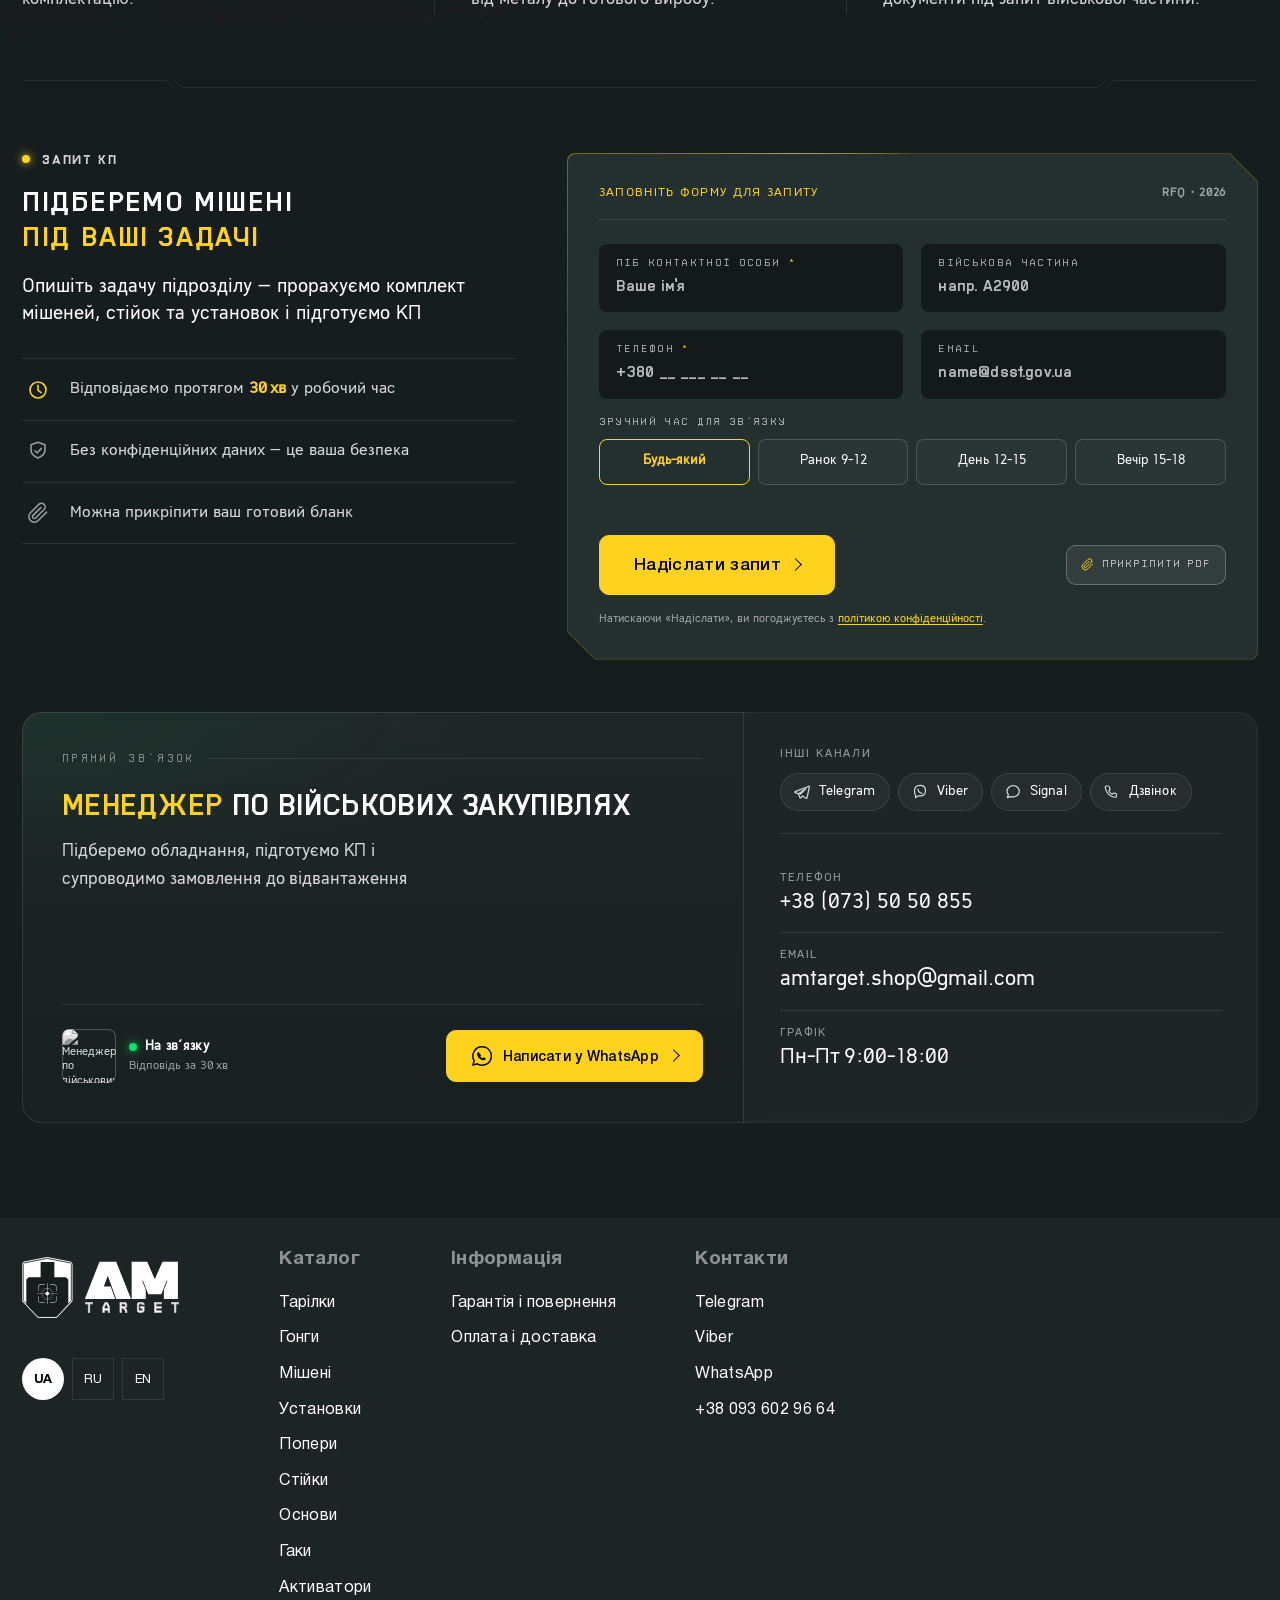
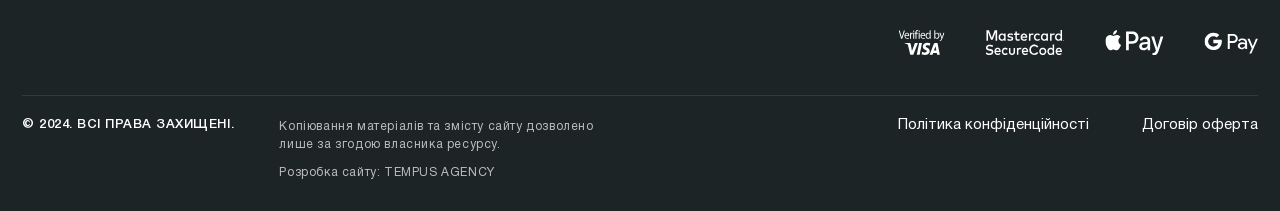
==== commit 5012510d: "Update current version" ====
--- a/landing frame/index.html
+++ b/landing frame/index.html
@@ -25,13 +25,15 @@
     .header_placeholder{height:128px}
   </style>
 
-  <!-- ПОВНА тема сайту (240KB) — важка й НЕ критична для 1-го екрана → вантажиться НЕ блокуючи рендер
-       (media-swap: лишається на DOM-позиції 1, тож .landing-перевизначення нижче коректно перекривають). -->
-  <link rel="stylesheet" href="assets/css/styles.css?v=20260602" media="print" onload="this.media='all'">
-  <noscript><link rel="stylesheet" href="assets/css/styles.css?v=20260602"></noscript>
-
-  <!-- стилі лендінгу (правила під .landing) — критичний візуальний шар, лишається блокуючим -->
-  <link rel="stylesheet" href="style.css?v=20260602" media="all">
+  <!-- ПОВНА тема сайту (240KB): reset/токени(:root)/типографіка/шапка/футер — від неї ЗАЛЕЖИТЬ лендінг
+       (var(--font-*) тощо), тож вона render-critical. Вантажиться БЛОКУЮЧЕ, але з preload, щоб качалась
+       одразу й паралельно з найвищим пріоритетом → коректний рендер з першого кадру, без FOUC. -->
+  <link rel="preload" href="assets/css/styles.css?v=20260602" as="style">
+  <link rel="preload" href="style.css?v=20260602" as="style">
+  <link rel="stylesheet" href="assets/css/styles.css?v=20260602">
+
+  <!-- стилі лендінгу (правила під .landing) — підключаються ПІСЛЯ теми, перекривають базу -->
+  <link rel="stylesheet" href="style.css?v=20260602">
 </head>
 
 <body>
@@ -164,7 +166,7 @@
                 </a>
                 <a href="#contacts" class="landing__btn landing__btn--outline"><span>Написати у <span class="landing__btn-accent-green">WhatsApp</span></span><img class="landing__btn-ico" src="assets/img/logos_whatsapp-icon.svg" width="20" height="20" alt="" aria-hidden="true"></a>
               </div>
-              <p class="landing__hero-note" data-reveal><svg class="landing__hero-note-ico" width="18" height="18" viewBox="0 0 18 18" fill="none" aria-hidden="true"><circle cx="9" cy="9" r="6.75" fill="currentColor" stroke="currentColor" stroke-width="1.36"/><path d="M9 5.4V9.18L11.34 10.98" stroke="#161d1e" stroke-width="1.36" stroke-linecap="round" stroke-linejoin="round"/></svg>Відповідаємо протягом <span class="landing__hero-note-accent">30&nbsp;хв</span> у робочий час</p>
+              <p class="landing__hero-note" data-reveal><svg class="landing__hero-note-ico" width="18" height="18" viewBox="0 0 18 18" fill="none" aria-hidden="true"><circle cx="9" cy="9" r="6.75" fill="currentColor" stroke="currentColor" stroke-width="1.36"/><path d="M9 5.4V9.18L11.34 10.98" stroke="#161d1e" stroke-width="1.36" stroke-linecap="round" stroke-linejoin="round"/></svg><span class="landing__hero-note-txt">Відповідаємо протягом <span class="landing__hero-note-accent">30&nbsp;хв</span> у робочий час</span></p>
             </div>
           </div>
 
@@ -180,6 +182,10 @@
             <li class="landing__hero-spec">
               <span class="landing__hero-spec-num">03</span>
               <span class="landing__hero-spec-text">Документи під формат закупівлі військовою частиною</span>
+            </li>
+            <li class="landing__hero-spec">
+              <span class="landing__hero-spec-num">04</span>
+              <span class="landing__hero-spec-text">Беремо участь у державних закупівлях через Prozorro</span>
             </li>
           </ul>
         </div>
@@ -201,12 +207,12 @@
           <ul class="landing__stats" data-reveal>
             <li class="landing__stats-itm">
               <span class="landing__stats-top">Отримали обладнання</span>
-              <span class="landing__stats-num" data-count="122">122</span>
+              <span class="landing__stats-num" data-count="63">63</span>
               <span class="landing__stats-label">Військові частини</span>
             </li>
             <li class="landing__stats-itm">
               <span class="landing__stats-top">Працюємо з</span>
-              <span class="landing__stats-num" data-count="2023">2023</span>
+              <span class="landing__stats-num" data-count="2019">2019</span>
               <span class="landing__stats-label">Для сил оборони</span>
             </li>
             <li class="landing__stats-itm">
@@ -774,28 +780,52 @@
         </div>
         <div class="landing__faq-list" data-reveal>
           <details class="landing__faq-itm" name="faq" open>
-            <summary class="landing__faq-q"><span class="landing__faq-q-text">Які документи входять у комплект?</span></summary>
-            <div class="landing__faq-a">Видаткова накладна, рахунок-фактура, сертифікати на сталь (Hardox 500 / AR500), ТТХ виробу та договір під формат закупівлі В/Ч.</div>
+            <summary class="landing__faq-q"><span class="landing__faq-q-text">Яку сталь ви використовуєте для виготовлення мішеней?</span></summary>
+            <div class="landing__faq-a">Ми використовуємо спеціальну зносостійку броньовану сталь високої твердості, що забезпечує тривалий ресурс мішені навіть при інтенсивній експлуатації.</div>
           </details>
           <details class="landing__faq-itm" name="faq">
-            <summary class="landing__faq-q"><span class="landing__faq-q-text">Який мінімальний обсяг для знижки?</span></summary>
-            <div class="landing__faq-a">Текст відповіді узгоджується з клієнтом.</div>
+            <summary class="landing__faq-q"><span class="landing__faq-q-text">Чи можна замовити мішені за власним кресленням?</span></summary>
+            <div class="landing__faq-a">Так. Виготовляємо мішені за індивідуальними розмірами та технічними завданнями замовника.</div>
           </details>
           <details class="landing__faq-itm" name="faq">
-            <summary class="landing__faq-q"><span class="landing__faq-q-text">Скільки триває виготовлення і доставка?</span></summary>
-            <div class="landing__faq-a">Текст відповіді узгоджується з клієнтом.</div>
+            <summary class="landing__faq-q"><span class="landing__faq-q-text">Чи можна замовити комплект полігону?</span></summary>
+            <div class="landing__faq-a">Так. Ми виготовляємо не лише окремі мішені, а й повністю комплектуємо стрілецькі напрямки та навчальні майданчики.</div>
           </details>
           <details class="landing__faq-itm" name="faq">
-            <summary class="landing__faq-q"><span class="landing__faq-q-text">Як проходить оплата по військовому контракту?</span></summary>
-            <div class="landing__faq-a">Текст відповіді узгоджується з клієнтом.</div>
+            <summary class="landing__faq-q"><span class="landing__faq-q-text">Який термін служби металевої мішені?</span></summary>
+            <div class="landing__faq-a">Термін служби залежить від інтенсивності використання, калібрів та дотримання рекомендованих дистанцій. За правильних умов експлуатації мішені служать роками.</div>
           </details>
           <details class="landing__faq-itm" name="faq">
-            <summary class="landing__faq-q"><span class="landing__faq-q-text">Чи можна отримати зразок перед закупівлею?</span></summary>
-            <div class="landing__faq-a">Текст відповіді узгоджується з клієнтом.</div>
+            <summary class="landing__faq-q"><span class="landing__faq-q-text">Чи надаєте ви документи для військових частин?</span></summary>
+            <div class="landing__faq-a">Так. Працюємо офіційно та надаємо весь необхідний пакет документів для бюджетних установ, військових частин і благодійних фондів.</div>
           </details>
           <details class="landing__faq-itm" name="faq">
-            <summary class="landing__faq-q"><span class="landing__faq-q-text">Чи доставляєте у зону бойових дій?</span></summary>
-            <div class="landing__faq-a">Текст відповіді узгоджується з клієнтом.</div>
+            <summary class="landing__faq-q"><span class="landing__faq-q-text">Чи можлива безготівкова оплата?</span></summary>
+            <div class="landing__faq-a">Так. Доступна оплата за рахунком для юридичних осіб, ФОП, військових частин та благодійних організацій.</div>
+          </details>
+          <details class="landing__faq-itm" name="faq">
+            <summary class="landing__faq-q"><span class="landing__faq-q-text">Чи здійснюєте доставку по Україні?</span></summary>
+            <div class="landing__faq-a">Так. Відправляємо замовлення по всій території України зручними службами доставки.</div>
+          </details>
+          <details class="landing__faq-itm" name="faq">
+            <summary class="landing__faq-q"><span class="landing__faq-q-text">Чи є знижки для військових підрозділів?</span></summary>
+            <div class="landing__faq-a">Для військових частин, навчальних центрів та волонтерських організацій діють спеціальні умови співпраці.</div>
+          </details>
+          <details class="landing__faq-itm" name="faq">
+            <summary class="landing__faq-q"><span class="landing__faq-q-text">Чи берете ви участь у закупівлях через Prozorro?</span></summary>
+            <div class="landing__faq-a">Так. Ми беремо участь у державних та комерційних закупівлях через систему Prozorro. Готуємо повний пакет документів, надаємо технічні характеристики продукції та супроводжуємо процес закупівлі відповідно до вимог замовника.</div>
+          </details>
+          <details class="landing__faq-itm" name="faq">
+            <summary class="landing__faq-q"><span class="landing__faq-q-text">Чи працюєте ви з військовими частинами напряму?</span></summary>
+            <div class="landing__faq-a">Так. Ми співпрацюємо з військовими частинами, навчальними центрами, державними установами, благодійними фондами та волонтерськими організаціями. Доступні безготівкова оплата та повний пакет супровідних документів.</div>
+          </details>
+          <details class="landing__faq-itm" name="faq">
+            <summary class="landing__faq-q"><span class="landing__faq-q-text">Як підібрати мішень під свої завдання?</span></summary>
+            <div class="landing__faq-a">Зв'яжіться з нами, і ми допоможемо підібрати оптимальне рішення залежно від калібрів, дистанцій та умов використання.</div>
+          </details>
+          <details class="landing__faq-itm" name="faq">
+            <summary class="landing__faq-q"><span class="landing__faq-q-text">Які терміни виготовлення та доставки замовлення?</span></summary>
+            <div class="landing__faq-a">Стандартний термін виготовлення становить від 7 до 14 робочих днів і залежить від обсягу замовлення та завантаженості виробництва. Якщо необхідна продукція є в наявності на складі, відправлення здійснюється у найкоротші терміни. Доставка по Україні виконується службами перевезення після готовності замовлення.</div>
           </details>
         </div>
       </div>
@@ -1007,12 +1037,12 @@
             <label class="landing__rfq-attach" for="rfq-file" title="Бланк-запит у форматі PDF, до 10 МБ">
               <input class="landing__rfq-attach-input" type="file" id="rfq-file" name="file" accept="application/pdf">
               <span class="landing__rfq-attach-ico" aria-hidden="true">
-                <svg width="15" height="15" viewBox="0 0 24 24" fill="none" stroke="currentColor" stroke-width="1.8" stroke-linecap="round" stroke-linejoin="round"><path d="M21.44 11.05l-9.19 9.19a6 6 0 0 1-8.49-8.49l9.19-9.19a4 4 0 0 1 5.66 5.66l-9.2 9.19a2 2 0 0 1-2.83-2.83l8.49-8.48"/></svg>
+                <svg width="13" height="13" viewBox="0 0 24 24" fill="none" stroke="currentColor" stroke-width="1.8" stroke-linecap="round" stroke-linejoin="round"><path d="M21.44 11.05l-9.19 9.19a6 6 0 0 1-8.49-8.49l9.19-9.19a4 4 0 0 1 5.66 5.66l-9.2 9.19a2 2 0 0 1-2.83-2.83l8.49-8.48"/></svg>
               </span>
               <span class="landing__rfq-attach-text">Прикріпити PDF</span>
             </label>
           </div>
-          <p class="landing__rfq-disclaimer">Натискаючи «Надіслати», ви погоджуєтесь з політикою конфіденційності.</p>
+          <p class="landing__rfq-disclaimer">Натискаючи «Надіслати», ви погоджуєтесь з <a class="landing__rfq-disclaimer-link" href="https://amtarget.net/privacy-policy/" target="_blank" rel="noopener">політикою конфіденційності</a>.</p>
         </form>
       </div>
     </section>
@@ -1037,7 +1067,7 @@
               <div class="landing__contacts-foot">
                 <div class="landing__manager">
                   <figure class="landing__manager-photo">
-                    <img src="assets/img/manager.webp" alt="Менеджер по військових закупівлях A.M. Target" width="320" height="320" loading="lazy">
+                    <img src="assets/img/manager_temp.webp" alt="Менеджер по військових закупівлях A.M. Target" width="320" height="320" loading="lazy">
                   </figure>
                   <span class="landing__manager-id">
                     <span class="landing__manager-status">
--- a/landing frame/style.css
+++ b/landing frame/style.css
@@ -208,6 +208,9 @@
 .landing__contacts.landing__contacts { padding-top: calc(var(--sec-pad) * 0.4); }
 .landing section[id] { scroll-margin-top: 92px; }
 @media (min-width: 1024px) { .landing section[id] { scroll-margin-top: 116px; } }
+/* плавний скрол по якорях (header-офсет тримає scroll-margin-top вище) */
+html { scroll-behavior: smooth; }
+@media (prefers-reduced-motion: reduce) { html { scroll-behavior: auto; } }
 
 /* ───────── розділювач секцій (divider.svg — фірмовий скос-шов) ─────────
    Лінія сидить по центру шва між блоками. Суміжні секції вже дають
@@ -283,8 +286,8 @@
 .landing__lead {
   max-width: 600px;
   margin: 18px 0 0;
-  /* секційний підзаголовок в EA-стилі: писаний текст HelveticaNeueCyr, білий, щільний інтерліньяж (трохи менший за hero) */
-  font-family: "HelveticaNeueCyr", sans-serif;
+  /* секційний підзаголовок під H2: шрифт BF_TEXT (bfbody), білий, щільний інтерліньяж (трохи менший за hero) */
+  font-family: var(--font-body);
   font-size: 17px;
   line-height: 1.35;
   color: var(--white);
@@ -332,7 +335,7 @@
 /* прозорі плашки розмивають фон-сітку під собою (читабельність) */
 .landing__logos-itm,
 .landing__rfq-perk,
-.landing__tabs {
+.landing__tab {
   -webkit-backdrop-filter: blur(8px);
           backdrop-filter: blur(8px);
 }
@@ -365,7 +368,7 @@
   /* шрифт кнопок: HelveticaNeue Medium, без капіталізації, трекінг 2% */
   font-family: var(--font-btn);
   font-weight: 500;
-  font-size: 16px;
+  font-size: 17px;
   line-height: 1.2;
   letter-spacing: 0.02em;
   text-align: center;
@@ -387,12 +390,13 @@
   transform: rotate(45deg);
 }
 
-/* акцентні CTA крупніші: 17px + більший габарит (другорядні лишаються 14px / 54px) */
+/* акцентні CTA — більший габарит (висота + бічний padding), але розмір тексту
+   спільний для всіх типів кнопок: 17px (див. .landing__btn). Primary/green виділяються
+   кольором і плашкою, а не іншим кеглем напису. */
 .landing__btn--primary,
 .landing__btn--green {
   min-height: 60px;
   padding: 0 34px;
-  font-size: 17px;
 }
 
 /* колір тексту фіксований у кожному стані — без втрати контрасту (перебиває глобальне a:hover) */
@@ -544,7 +548,7 @@
     width: fit-content;          /* ширина = по найширшому (кнопки) */
     max-width: 100%;
     /* тепер ліворуч → лівим краєм по краю колонки (без margin-left:auto) */
-    gap: clamp(24px, 2.5vw, 36px); /* повітря між підзаголовком і кнопками */
+    gap: 50px;                   /* повітря між підзаголовком і кнопками */
   }
 }
 
@@ -658,7 +662,7 @@
   display: flex;
   align-items: center;
   gap: 20px;
-  padding: clamp(15px, 1.5vw, 20px) 2px;
+  padding: clamp(15px, 1.5vw, 15px) 2px;
   border-bottom: 1px solid var(--border-soft);
 }
 .landing__hero-spec-num {
@@ -726,6 +730,9 @@
   flex: 0 0 auto;
   color: var(--accent);
 }
+/* текст — один flex-елемент (не дозволяємо рядкам тексту ставати окремими
+   flex-items і ламатись у «колонки» на вузьких екранах) */
+.landing__hero-note-txt { min-width: 0; }
 /* банер: нотатка — heading-шрифт, UPPERCASE, дрібна; білий текст, годинник жовтий, лише «30 хв» зелене (як у макеті) */
 .landing__hero--banner .landing__hero-note {
   font-family: var(--font-heading);
@@ -825,7 +832,9 @@
 }
 /* тонкі роздільники між показниками + відновлення відступів на ≥600px */
 @media (min-width: 600px) {
-  .landing__stats-itm { gap: 16px; padding: 36px 64px; }
+  /* горизонтальний паддінг — плавний: на 600–767 не розпирає 3 колонки (інакше плашку обрізає),
+     до 64px доростає лише на широких екранах */
+  .landing__stats-itm { gap: 16px; padding: clamp(24px, 4vw, 36px) clamp(16px, 5vw, 64px); }
   .landing__stats-itm + .landing__stats-itm { box-shadow: inset 1px 0 0 var(--border-soft); }
 }
 /* надпис над цифрою — реєстр BF_SUB_HEADLINE, приглушений золотий */
@@ -867,7 +876,7 @@
 @media (min-width: 1024px) { .landing__stats-num { font-size: 54px; } }
 .landing__proof-caption {
   margin: 0 0 24px;
-  font-family: "HelveticaNeueCyr", sans-serif;
+  font-family: var(--font-body);
   font-size: 16px;
   font-weight: 700;
   line-height: 1.4;
@@ -876,20 +885,23 @@
 }
 @media (min-width: 1024px) { .landing__proof-caption { font-size: 17px; } }
 
+/* центрований ряд карток: будь-яка кількість лого лягає рівно,
+   неповний останній ряд центрується (9 шт → 6+3 на десктопі) */
 .landing__logos {
-  display: grid;
-  grid-template-columns: repeat(2, 1fr);
+  display: flex;
+  flex-wrap: wrap;
+  justify-content: center;
   gap: 12px;
   margin: 0;
   padding: 0;
   list-style: none;
 }
-@media (min-width: 600px)  { .landing__logos { grid-template-columns: repeat(3, 1fr); } }
-@media (min-width: 1024px) { .landing__logos { grid-template-columns: repeat(6, 1fr); gap: 14px; } }
+@media (min-width: 1024px) { .landing__logos { gap: 14px; } }
 /* картка бригади: та сама кібер-маска зі скосами (TR + BL) */
 .landing__logos-itm {
   --cut: 12px;     /* розмір скосу */
   --r: 6px;        /* заокруглення TL + BR */
+  flex: 0 0 calc(50% - 6px);   /* 2 кол. (моб.); ширші брейкпойнти нижче */
   position: relative;
   isolation: isolate;
   display: flex;
@@ -921,12 +933,24 @@
   clip-path: inherit;
 }
 .landing__logos-itm:hover { background: var(--accent-line); }
+@media (min-width: 600px)  { .landing__logos-itm { flex-basis: calc(33.333% - 8px); } }      /* 3 кол. (планшет) → 3×3 */
+@media (min-width: 1024px) { .landing__logos-itm { flex-basis: calc(16.666% - 11.667px); } } /* 6 кол. (десктоп) → 6+3 */
 .landing__logos-mark {
+  height: 64px;            /* спільний слот: усі емблеми центруються в одній висоті */
   display: flex;
   align-items: center;
   justify-content: center;
 }
-.landing__logos-mark img { width: 52px; height: 52px; object-fit: contain; display: block; }
+/* однакова оптична висота для всіх; --logo-s — точкове підстроювання розміру під форму емблеми,
+   --logo-dy — вертикальний зсув (щити топ-важкі й «висять» вище; симетричні емблеми зсуваємо вгору) */
+.landing__logos-mark img {
+  width: auto;
+  height: calc(52px * var(--logo-s, 1));
+  max-width: 100%;
+  object-fit: contain;
+  display: block;
+  transform: translateY(var(--logo-dy, 0));
+}
 .landing__logos-name {
   font-size: 14px;
   line-height: 1.3;
@@ -1168,24 +1192,30 @@
 }
 
 /* ── ПЛАНШЕТ (2 кол., 560–1023): трохи менший виріз + щільніші відступи,
-   щоб картки мали більше місця для тексту ── */
+   щоб картки мали більше місця для тексту. body-gap (78px) і min-height (212px)
+   тюнились під 156px-виріз — для 110px-вирізу масштабуємо їх униз, інакше картка
+   завелика з порожнечею між назвою й рядком-лічильником (висота → по вирізу). ── */
 @media (min-width: 560px) and (max-width: 1023px) {
-  .landing__cat { gap: 18px; padding: 22px 20px; }
+  .landing__cat { gap: 18px; padding: 22px 20px; min-height: 0; }
   .landing__cat-media { width: 110px; height: 110px; }
+  .landing__cat-body { gap: 40px; }
 }
 
 /* ── КОМПАКТНИЙ ДЕСКТОП (3 кол., 1024–1399): на вузькому лептопі повний
    156px-виріз + 21px-назва не вкладались у 3 колонки (довге «Кулеуловлювачі»
    розпирало сітку → горизонтальний скрол). Зменшуємо виріз (плавний clamp
    116→156px), стискаємо відступи й тримаємо назву 17px. На ≥1400 повертаємось
-   до повного розміру (див. нижче). ── */
+   до повного розміру (див. нижче). body-gap і min-height теж масштабуємо разом
+   із вирізом (clamp 44→78px у такт), бо фіксований 78px-gap + 196px на меншому
+   вирізі робив картку завеликою з порожнечею всередині. ── */
 @media (min-width: 1024px) and (max-width: 1399px) {
   .landing__cats-grid { gap: 14px; }
-  .landing__cat { gap: 16px; padding: 22px 20px; min-height: 196px; }
+  .landing__cat { gap: 16px; padding: 22px 20px; min-height: 0; }
   .landing__cat-media {
     width: clamp(116px, calc(10.64vw + 7.05px), 156px);
     height: clamp(116px, calc(10.64vw + 7.05px), 156px);
   }
+  .landing__cat-body { gap: clamp(44px, calc(9.04vw - 48.6px), 78px); }
   .landing__cat-name { font-size: 17px; }
 }
 
@@ -1215,7 +1245,7 @@
   background:
     radial-gradient(120% 116% at 8% 4%, rgba(255, 214, 46, 0.18) 0%, rgba(255, 210, 29, 0.04) 40%, transparent 70%),
     linear-gradient(176deg, rgba(15, 19, 21, 0.34) 0%, rgba(15, 19, 21, 0.30) 42%, rgba(15, 19, 21, 0.62) 100%),
-    url("assets/img/back_feature_discount.jpg");
+    url("assets/img/back_feature_discount.webp");
   background-size: cover;
   background-position: center;
   background-repeat: no-repeat;
@@ -1255,14 +1285,24 @@
 @media (min-width: 1024px) { .landing__why-offer-title { font-size: 30px; } }
 @media (min-width: 1400px) { .landing__why-offer-title { font-size: 36px; } }
 
-.landing__why-offer-cta { margin-top: 60px; align-self: flex-start; }
+/* нижній ярус офера (булети + CTA в одному обгортачі):
+   моб. (<560) — стек (булети, під ними кнопка);
+   планшет (560–1023) — булети ліворуч / кнопка праворуч (компактно по висоті);
+   десктоп (≥1024) — знову стек, але з великими інтервалами: офер тягнеться
+   врівень із 5-рядковим реєстром і впирає кнопку в нижній padding (див. нижче).
+   margin-top = відступ від заголовка; gap = проміжок булети↔кнопка (у стеку). */
+.landing__why-offer-row {
+  margin-top: 28px;
+  display: flex;
+  flex-direction: column;
+  gap: 30px;
+}
+.landing__why-offer-cta { align-self: flex-start; }
 
 /* умови як однорядкові булети (теза + уточнення в один рядок, без ярусів):
-   жовтий шеврон-маркер конгруентно зі стрілками кнопок, без коробок/ліній.
-   відступи навколо списку розширені, щоб композиція тримала ту саму висоту
-   й кнопка впиралась у нижній padding так само, як із двоярусними булетами */
+   жовтий шеврон-маркер конгруентно зі стрілками кнопок, без коробок/ліній */
 .landing__why-offer-foot {
-  margin: 56px 0 0;
+  margin: 0;
   padding: 0;
   list-style: none;
   display: flex;
@@ -1302,6 +1342,27 @@
   .landing__why-offer-foot-text { font-size: 18px; }
 }
 
+/* планшет (≥640, до 1023): нижній ярус — у рядок. board ще одноколонковий, тож по
+   ширині повно місця: булети ліворуч (тягнуться), кнопка праворуч, по центру.
+   нижче 640 лівій колонці тісно (булети ламаються на 3 рядки) — лишаємо стек. */
+@media (min-width: 640px) and (max-width: 1023px) {
+  .landing__why-offer-row {
+    flex-direction: row;
+    align-items: center;
+    justify-content: space-between;
+    gap: 28px;
+  }
+  .landing__why-offer-foot { flex: 1 1 auto; }
+  .landing__why-offer-cta { flex: 0 0 auto; align-self: center; }
+}
+
+/* десктоп (2 колонки): офер ділить ряд із 5-рядковим реєстром, тож великі
+   інтервали розтягують його врівень і впирають кнопку в нижній padding.
+   нижче 1024 офер стоїть окремо — інтервали лишаються компактними (база). */
+@media (min-width: 1024px) {
+  .landing__why-offer-row { margin-top: 56px; gap: 60px; }
+}
+
 /* --- ПРАВОРУЧ: реєстр переваг (рядки з тонкими роздільниками) --- */
 .landing__why-ledger {
   margin: 0;
@@ -1367,8 +1428,8 @@
   .landing__why-offer-ico { margin-bottom: 16px; }
   .landing__why-offer-ico svg { width: 24px; height: 24px; }
   .landing__why-offer-title { font-size: 20px; }
-  .landing__why-offer-cta { margin-top: 24px; }
-  .landing__why-offer-foot { margin-top: 22px; gap: 18px; }
+  .landing__why-offer-row { margin-top: 22px; gap: 24px; }
+  .landing__why-offer-foot { gap: 18px; }
   .landing__why-offer-foot-cell { padding-left: 26px; }
   .landing__why-offer-foot-label,
   .landing__why-offer-foot-text { font-size: 15px; }
@@ -1390,34 +1451,69 @@
   gap: 16px;
   margin-bottom: 30px;
 }
+/* таби каталогу — АДАПТИВНО:
+   • телефон/вузькі екрани (база) — кожна категорія окремий «бабл», контейнер
+     БЕЗ рамки; бабли вільно переносяться рядами (раніше суцільна плашка тут
+     «ламалася» некрасивим переносом рядка всередині).
+   • десктоп/планшет (≥768px, де всі 6 влазять у ряд) — попереднє оформлення:
+     одна суцільна сегментована плашка-рамка (override нижче). */
 .landing__tabs {
-  display: inline-flex;
+  display: flex;
   flex-wrap: wrap;
-  gap: 6px;
-  padding: 6px;
-  background: var(--surface-1);
-  box-shadow: inset 0 0 0 1px var(--border-soft);
-  border-radius: 99px;
+  justify-content: center;
+  gap: 8px;
 }
 .landing__tab {
   padding: 10px 20px;
   border: 0;
   border-radius: 99px;
-  background: transparent;
+  background: var(--surface-1);
+  box-shadow: inset 0 0 0 1px var(--border-soft);
   font-weight: 500;
   font-size: 14px;
   line-height: 1;
   letter-spacing: 0.02em;
   color: var(--text-2);
   cursor: pointer;
-  transition: background-color 0.35s ease, color 0.35s ease;
-}
-.landing__tab:hover { color: var(--white); }
-.landing__tab.active { background: var(--accent); color: var(--black); }
-/* на вузьких екранах усі 4 категорії в один рядок (без переносу «Стенди» окремо) */
+  transition: background-color 0.35s ease, color 0.35s ease, box-shadow 0.35s ease;
+}
+.landing__tab:hover {
+  color: var(--white);
+  background: var(--surface-2);
+  box-shadow: inset 0 0 0 1px rgba(255, 255, 255, 0.22);
+}
+.landing__tab.active {
+  background: var(--accent);
+  color: var(--black);
+  box-shadow: none;
+}
 @media (max-width: 480px) {
-  .landing__tabs { gap: 3px; padding: 5px; }
-  .landing__tab { padding: 9px 13px; font-size: 13px; letter-spacing: 0; }
+  .landing__tabs { gap: 6px; }
+  .landing__tab { padding: 9px 14px; font-size: 13px; letter-spacing: 0; }
+}
+/* ≥768px — повертаємо стару суцільну рамку-сегмент (бабли лише на телефоні) */
+@media (min-width: 768px) {
+  .landing__tabs {
+    display: inline-flex;
+    gap: 6px;
+    padding: 6px;
+    background: var(--surface-1);
+    box-shadow: inset 0 0 0 1px var(--border-soft);
+    border-radius: 99px;
+    -webkit-backdrop-filter: blur(8px);
+            backdrop-filter: blur(8px);
+  }
+  .landing__tab {
+    background: transparent;
+    box-shadow: none;
+    -webkit-backdrop-filter: none;
+            backdrop-filter: none;
+  }
+  .landing__tab:hover {
+    color: var(--white);
+    background: transparent;
+    box-shadow: none;
+  }
 }
 
 /* сітка каталогу: на всю ширину контейнера (як .landing__cats-grid та сусідні блоки),
@@ -1534,6 +1630,63 @@
   }
 }
 
+/* ── Планшет (768–1023px): CTA-картку розкладаємо ГОРИЗОНТАЛЬНО ──
+   На повну ширину під слайдером вертикальний стек «висить» і лишає порожнечу.
+   Сітка 2-в-ряд: стат-якір + опис ліворуч, кнопки колонкою праворуч.
+   (display:grid гасить базовий flex-direction:column; areas «прив'язують» дочірні). */
+@media (min-width: 768px) and (max-width: 1023px) {
+  .landing__catalog-foot .landing__cta-card {
+    display: grid;
+    grid-template-columns: 1fr minmax(240px, 280px);
+    grid-template-areas:
+      "head    actions"
+      "text    actions";
+    align-items: start;
+    column-gap: 44px;
+    row-gap: 16px;
+    padding: 32px 36px;
+  }
+  .landing__catalog-foot .landing__cta-card-head { grid-area: head; }
+  .landing__catalog-foot .landing__cta-card-text  { grid-area: text; max-width: none; }
+  /* кнопки праворуч: центруємо по вертикалі, прибираємо притиск-донизу й верхню лінію */
+  .landing__catalog-foot .landing__cta-card-actions {
+    grid-area: actions;
+    align-self: center;
+    margin-top: 0;
+    padding-top: 0;
+    border-top: none;
+  }
+}
+
+/* ── Компактний десктоп (1024–1399): CTA-картка В РЯДУ товарів ──
+   4-в-ряд [товар товар товар CTA] влазить лише на ≥~1400px; нижче CTA «сиротіє»
+   вузькою коробкою. Тягнемо її на всю ширину рядка й розкладаємо горизонтально —
+   так само, як у футері на брейкпоінті нижче (768–1023). */
+@media (min-width: 1024px) and (max-width: 1399px) {
+  .landing__catalog-grid > .landing__cta-card {
+    flex-basis: 100%;
+    max-width: none;
+    display: grid;
+    grid-template-columns: 1fr minmax(240px, 280px);
+    grid-template-areas:
+      "head    actions"
+      "text    actions";
+    align-items: start;
+    column-gap: 44px;
+    row-gap: 16px;
+    padding: 32px 36px;
+  }
+  .landing__catalog-grid > .landing__cta-card .landing__cta-card-head { grid-area: head; }
+  .landing__catalog-grid > .landing__cta-card .landing__cta-card-text  { grid-area: text; max-width: none; }
+  .landing__catalog-grid > .landing__cta-card .landing__cta-card-actions {
+    grid-area: actions;
+    align-self: center;
+    margin-top: 0;
+    padding-top: 0;
+    border-top: none;
+  }
+}
+
 /* ── картка товару 1в1 з amtarget.net/shop (.shortcard) ── */
 .shortcard {
   position: relative;
@@ -2053,12 +2206,12 @@
 
 /* фонове фото блоку (градієнт уже вшито у саме зображення) */
 .landing__about {
-  background-image: url("assets/img/back2.png");
+  background-image: url("assets/img/back2.webp");
   background-size: cover;
   background-position: center;
   background-repeat: no-repeat;
 }
-/* мобільний: іскри в back2.png зібрані в центрі кадру. На вузькому екрані
+/* мобільний: іскри в back2.webp зібрані в центрі кадру. На вузькому екрані
    cover показує саме цю центральну «іскристу» вертикальну смугу — і дрібний
    текст реєстру (Контроль/Виробництво/Документи) лягає просто на іскри.
    Зміщуємо кадр у спокійну ліву зону: текст лишається на рівному темному тлі,
@@ -2499,16 +2652,16 @@
   display: inline-flex;
   align-items: center;
   justify-content: center;
-  gap: 10px;
-  min-height: 60px;
+  gap: 8px;
+  min-height: 40px;
   max-width: 100%;
-  padding: 0 20px;
+  padding: 0 14px;
   border: 1px solid var(--border-hover);
   border-radius: var(--r-btn);
   background: var(--surface-2);
   font-family: var(--font-mono);
-  font-size: 13px;
-  letter-spacing: 0.1em;
+  font-size: 11px;
+  letter-spacing: 0.08em;
   text-transform: uppercase;
   color: var(--text-2);
   cursor: pointer;
@@ -2524,6 +2677,8 @@
 .landing__rfq-attach.is-filled { color: var(--white); border-color: var(--accent-line); background: var(--accent-tint); text-transform: none; letter-spacing: 0.01em; }
 
 .landing__rfq-disclaimer { margin: 0; font-size: 12px; line-height: 1.4; color: var(--text-3); }
+.landing__rfq-disclaimer-link { color: var(--accent); text-decoration: underline; text-underline-offset: 2px; text-decoration-thickness: 1px; }
+.landing__rfq-disclaimer-link:hover { color: var(--accent-2); }
 
 /* ==========================================================================
    11 · CONTACTS — двозонна панель: яскравий зелений CTA + темні реквізити
--- a/landing frame/style.css
+++ b/landing frame/style.css
@@ -208,6 +208,9 @@
 .landing__contacts.landing__contacts { padding-top: calc(var(--sec-pad) * 0.4); }
 .landing section[id] { scroll-margin-top: 92px; }
 @media (min-width: 1024px) { .landing section[id] { scroll-margin-top: 116px; } }
+/* плавний скрол по якорях (header-офсет тримає scroll-margin-top вище) */
+html { scroll-behavior: smooth; }
+@media (prefers-reduced-motion: reduce) { html { scroll-behavior: auto; } }
 
 /* ───────── розділювач секцій (divider.svg — фірмовий скос-шов) ─────────
    Лінія сидить по центру шва між блоками. Суміжні секції вже дають
@@ -283,8 +286,8 @@
 .landing__lead {
   max-width: 600px;
   margin: 18px 0 0;
-  /* секційний підзаголовок в EA-стилі: писаний текст HelveticaNeueCyr, білий, щільний інтерліньяж (трохи менший за hero) */
-  font-family: "HelveticaNeueCyr", sans-serif;
+  /* секційний підзаголовок під H2: шрифт BF_TEXT (bfbody), білий, щільний інтерліньяж (трохи менший за hero) */
+  font-family: var(--font-body);
   font-size: 17px;
   line-height: 1.35;
   color: var(--white);
@@ -332,7 +335,7 @@
 /* прозорі плашки розмивають фон-сітку під собою (читабельність) */
 .landing__logos-itm,
 .landing__rfq-perk,
-.landing__tabs {
+.landing__tab {
   -webkit-backdrop-filter: blur(8px);
           backdrop-filter: blur(8px);
 }
@@ -365,7 +368,7 @@
   /* шрифт кнопок: HelveticaNeue Medium, без капіталізації, трекінг 2% */
   font-family: var(--font-btn);
   font-weight: 500;
-  font-size: 16px;
+  font-size: 17px;
   line-height: 1.2;
   letter-spacing: 0.02em;
   text-align: center;
@@ -387,12 +390,13 @@
   transform: rotate(45deg);
 }
 
-/* акцентні CTA крупніші: 17px + більший габарит (другорядні лишаються 14px / 54px) */
+/* акцентні CTA — більший габарит (висота + бічний padding), але розмір тексту
+   спільний для всіх типів кнопок: 17px (див. .landing__btn). Primary/green виділяються
+   кольором і плашкою, а не іншим кеглем напису. */
 .landing__btn--primary,
 .landing__btn--green {
   min-height: 60px;
   padding: 0 34px;
-  font-size: 17px;
 }
 
 /* колір тексту фіксований у кожному стані — без втрати контрасту (перебиває глобальне a:hover) */
@@ -544,7 +548,7 @@
     width: fit-content;          /* ширина = по найширшому (кнопки) */
     max-width: 100%;
     /* тепер ліворуч → лівим краєм по краю колонки (без margin-left:auto) */
-    gap: clamp(24px, 2.5vw, 36px); /* повітря між підзаголовком і кнопками */
+    gap: 50px;                   /* повітря між підзаголовком і кнопками */
   }
 }
 
@@ -658,7 +662,7 @@
   display: flex;
   align-items: center;
   gap: 20px;
-  padding: clamp(15px, 1.5vw, 20px) 2px;
+  padding: clamp(15px, 1.5vw, 15px) 2px;
   border-bottom: 1px solid var(--border-soft);
 }
 .landing__hero-spec-num {
@@ -726,6 +730,9 @@
   flex: 0 0 auto;
   color: var(--accent);
 }
+/* текст — один flex-елемент (не дозволяємо рядкам тексту ставати окремими
+   flex-items і ламатись у «колонки» на вузьких екранах) */
+.landing__hero-note-txt { min-width: 0; }
 /* банер: нотатка — heading-шрифт, UPPERCASE, дрібна; білий текст, годинник жовтий, лише «30 хв» зелене (як у макеті) */
 .landing__hero--banner .landing__hero-note {
   font-family: var(--font-heading);
@@ -825,7 +832,9 @@
 }
 /* тонкі роздільники між показниками + відновлення відступів на ≥600px */
 @media (min-width: 600px) {
-  .landing__stats-itm { gap: 16px; padding: 36px 64px; }
+  /* горизонтальний паддінг — плавний: на 600–767 не розпирає 3 колонки (інакше плашку обрізає),
+     до 64px доростає лише на широких екранах */
+  .landing__stats-itm { gap: 16px; padding: clamp(24px, 4vw, 36px) clamp(16px, 5vw, 64px); }
   .landing__stats-itm + .landing__stats-itm { box-shadow: inset 1px 0 0 var(--border-soft); }
 }
 /* надпис над цифрою — реєстр BF_SUB_HEADLINE, приглушений золотий */
@@ -867,7 +876,7 @@
 @media (min-width: 1024px) { .landing__stats-num { font-size: 54px; } }
 .landing__proof-caption {
   margin: 0 0 24px;
-  font-family: "HelveticaNeueCyr", sans-serif;
+  font-family: var(--font-body);
   font-size: 16px;
   font-weight: 700;
   line-height: 1.4;
@@ -876,20 +885,23 @@
 }
 @media (min-width: 1024px) { .landing__proof-caption { font-size: 17px; } }
 
+/* центрований ряд карток: будь-яка кількість лого лягає рівно,
+   неповний останній ряд центрується (9 шт → 6+3 на десктопі) */
 .landing__logos {
-  display: grid;
-  grid-template-columns: repeat(2, 1fr);
+  display: flex;
+  flex-wrap: wrap;
+  justify-content: center;
   gap: 12px;
   margin: 0;
   padding: 0;
   list-style: none;
 }
-@media (min-width: 600px)  { .landing__logos { grid-template-columns: repeat(3, 1fr); } }
-@media (min-width: 1024px) { .landing__logos { grid-template-columns: repeat(6, 1fr); gap: 14px; } }
+@media (min-width: 1024px) { .landing__logos { gap: 14px; } }
 /* картка бригади: та сама кібер-маска зі скосами (TR + BL) */
 .landing__logos-itm {
   --cut: 12px;     /* розмір скосу */
   --r: 6px;        /* заокруглення TL + BR */
+  flex: 0 0 calc(50% - 6px);   /* 2 кол. (моб.); ширші брейкпойнти нижче */
   position: relative;
   isolation: isolate;
   display: flex;
@@ -921,12 +933,24 @@
   clip-path: inherit;
 }
 .landing__logos-itm:hover { background: var(--accent-line); }
+@media (min-width: 600px)  { .landing__logos-itm { flex-basis: calc(33.333% - 8px); } }      /* 3 кол. (планшет) → 3×3 */
+@media (min-width: 1024px) { .landing__logos-itm { flex-basis: calc(16.666% - 11.667px); } } /* 6 кол. (десктоп) → 6+3 */
 .landing__logos-mark {
+  height: 64px;            /* спільний слот: усі емблеми центруються в одній висоті */
   display: flex;
   align-items: center;
   justify-content: center;
 }
-.landing__logos-mark img { width: 52px; height: 52px; object-fit: contain; display: block; }
+/* однакова оптична висота для всіх; --logo-s — точкове підстроювання розміру під форму емблеми,
+   --logo-dy — вертикальний зсув (щити топ-важкі й «висять» вище; симетричні емблеми зсуваємо вгору) */
+.landing__logos-mark img {
+  width: auto;
+  height: calc(52px * var(--logo-s, 1));
+  max-width: 100%;
+  object-fit: contain;
+  display: block;
+  transform: translateY(var(--logo-dy, 0));
+}
 .landing__logos-name {
   font-size: 14px;
   line-height: 1.3;
@@ -1168,24 +1192,30 @@
 }
 
 /* ── ПЛАНШЕТ (2 кол., 560–1023): трохи менший виріз + щільніші відступи,
-   щоб картки мали більше місця для тексту ── */
+   щоб картки мали більше місця для тексту. body-gap (78px) і min-height (212px)
+   тюнились під 156px-виріз — для 110px-вирізу масштабуємо їх униз, інакше картка
+   завелика з порожнечею між назвою й рядком-лічильником (висота → по вирізу). ── */
 @media (min-width: 560px) and (max-width: 1023px) {
-  .landing__cat { gap: 18px; padding: 22px 20px; }
+  .landing__cat { gap: 18px; padding: 22px 20px; min-height: 0; }
   .landing__cat-media { width: 110px; height: 110px; }
+  .landing__cat-body { gap: 40px; }
 }
 
 /* ── КОМПАКТНИЙ ДЕСКТОП (3 кол., 1024–1399): на вузькому лептопі повний
    156px-виріз + 21px-назва не вкладались у 3 колонки (довге «Кулеуловлювачі»
    розпирало сітку → горизонтальний скрол). Зменшуємо виріз (плавний clamp
    116→156px), стискаємо відступи й тримаємо назву 17px. На ≥1400 повертаємось
-   до повного розміру (див. нижче). ── */
+   до повного розміру (див. нижче). body-gap і min-height теж масштабуємо разом
+   із вирізом (clamp 44→78px у такт), бо фіксований 78px-gap + 196px на меншому
+   вирізі робив картку завеликою з порожнечею всередині. ── */
 @media (min-width: 1024px) and (max-width: 1399px) {
   .landing__cats-grid { gap: 14px; }
-  .landing__cat { gap: 16px; padding: 22px 20px; min-height: 196px; }
+  .landing__cat { gap: 16px; padding: 22px 20px; min-height: 0; }
   .landing__cat-media {
     width: clamp(116px, calc(10.64vw + 7.05px), 156px);
     height: clamp(116px, calc(10.64vw + 7.05px), 156px);
   }
+  .landing__cat-body { gap: clamp(44px, calc(9.04vw - 48.6px), 78px); }
   .landing__cat-name { font-size: 17px; }
 }
 
@@ -1215,7 +1245,7 @@
   background:
     radial-gradient(120% 116% at 8% 4%, rgba(255, 214, 46, 0.18) 0%, rgba(255, 210, 29, 0.04) 40%, transparent 70%),
     linear-gradient(176deg, rgba(15, 19, 21, 0.34) 0%, rgba(15, 19, 21, 0.30) 42%, rgba(15, 19, 21, 0.62) 100%),
-    url("assets/img/back_feature_discount.jpg");
+    url("assets/img/back_feature_discount.webp");
   background-size: cover;
   background-position: center;
   background-repeat: no-repeat;
@@ -1255,14 +1285,24 @@
 @media (min-width: 1024px) { .landing__why-offer-title { font-size: 30px; } }
 @media (min-width: 1400px) { .landing__why-offer-title { font-size: 36px; } }
 
-.landing__why-offer-cta { margin-top: 60px; align-self: flex-start; }
+/* нижній ярус офера (булети + CTA в одному обгортачі):
+   моб. (<560) — стек (булети, під ними кнопка);
+   планшет (560–1023) — булети ліворуч / кнопка праворуч (компактно по висоті);
+   десктоп (≥1024) — знову стек, але з великими інтервалами: офер тягнеться
+   врівень із 5-рядковим реєстром і впирає кнопку в нижній padding (див. нижче).
+   margin-top = відступ від заголовка; gap = проміжок булети↔кнопка (у стеку). */
+.landing__why-offer-row {
+  margin-top: 28px;
+  display: flex;
+  flex-direction: column;
+  gap: 30px;
+}
+.landing__why-offer-cta { align-self: flex-start; }
 
 /* умови як однорядкові булети (теза + уточнення в один рядок, без ярусів):
-   жовтий шеврон-маркер конгруентно зі стрілками кнопок, без коробок/ліній.
-   відступи навколо списку розширені, щоб композиція тримала ту саму висоту
-   й кнопка впиралась у нижній padding так само, як із двоярусними булетами */
+   жовтий шеврон-маркер конгруентно зі стрілками кнопок, без коробок/ліній */
 .landing__why-offer-foot {
-  margin: 56px 0 0;
+  margin: 0;
   padding: 0;
   list-style: none;
   display: flex;
@@ -1302,6 +1342,27 @@
   .landing__why-offer-foot-text { font-size: 18px; }
 }
 
+/* планшет (≥640, до 1023): нижній ярус — у рядок. board ще одноколонковий, тож по
+   ширині повно місця: булети ліворуч (тягнуться), кнопка праворуч, по центру.
+   нижче 640 лівій колонці тісно (булети ламаються на 3 рядки) — лишаємо стек. */
+@media (min-width: 640px) and (max-width: 1023px) {
+  .landing__why-offer-row {
+    flex-direction: row;
+    align-items: center;
+    justify-content: space-between;
+    gap: 28px;
+  }
+  .landing__why-offer-foot { flex: 1 1 auto; }
+  .landing__why-offer-cta { flex: 0 0 auto; align-self: center; }
+}
+
+/* десктоп (2 колонки): офер ділить ряд із 5-рядковим реєстром, тож великі
+   інтервали розтягують його врівень і впирають кнопку в нижній padding.
+   нижче 1024 офер стоїть окремо — інтервали лишаються компактними (база). */
+@media (min-width: 1024px) {
+  .landing__why-offer-row { margin-top: 56px; gap: 60px; }
+}
+
 /* --- ПРАВОРУЧ: реєстр переваг (рядки з тонкими роздільниками) --- */
 .landing__why-ledger {
   margin: 0;
@@ -1367,8 +1428,8 @@
   .landing__why-offer-ico { margin-bottom: 16px; }
   .landing__why-offer-ico svg { width: 24px; height: 24px; }
   .landing__why-offer-title { font-size: 20px; }
-  .landing__why-offer-cta { margin-top: 24px; }
-  .landing__why-offer-foot { margin-top: 22px; gap: 18px; }
+  .landing__why-offer-row { margin-top: 22px; gap: 24px; }
+  .landing__why-offer-foot { gap: 18px; }
   .landing__why-offer-foot-cell { padding-left: 26px; }
   .landing__why-offer-foot-label,
   .landing__why-offer-foot-text { font-size: 15px; }
@@ -1390,34 +1451,69 @@
   gap: 16px;
   margin-bottom: 30px;
 }
+/* таби каталогу — АДАПТИВНО:
+   • телефон/вузькі екрани (база) — кожна категорія окремий «бабл», контейнер
+     БЕЗ рамки; бабли вільно переносяться рядами (раніше суцільна плашка тут
+     «ламалася» некрасивим переносом рядка всередині).
+   • десктоп/планшет (≥768px, де всі 6 влазять у ряд) — попереднє оформлення:
+     одна суцільна сегментована плашка-рамка (override нижче). */
 .landing__tabs {
-  display: inline-flex;
+  display: flex;
   flex-wrap: wrap;
-  gap: 6px;
-  padding: 6px;
-  background: var(--surface-1);
-  box-shadow: inset 0 0 0 1px var(--border-soft);
-  border-radius: 99px;
+  justify-content: center;
+  gap: 8px;
 }
 .landing__tab {
   padding: 10px 20px;
   border: 0;
   border-radius: 99px;
-  background: transparent;
+  background: var(--surface-1);
+  box-shadow: inset 0 0 0 1px var(--border-soft);
   font-weight: 500;
   font-size: 14px;
   line-height: 1;
   letter-spacing: 0.02em;
   color: var(--text-2);
   cursor: pointer;
-  transition: background-color 0.35s ease, color 0.35s ease;
-}
-.landing__tab:hover { color: var(--white); }
-.landing__tab.active { background: var(--accent); color: var(--black); }
-/* на вузьких екранах усі 4 категорії в один рядок (без переносу «Стенди» окремо) */
+  transition: background-color 0.35s ease, color 0.35s ease, box-shadow 0.35s ease;
+}
+.landing__tab:hover {
+  color: var(--white);
+  background: var(--surface-2);
+  box-shadow: inset 0 0 0 1px rgba(255, 255, 255, 0.22);
+}
+.landing__tab.active {
+  background: var(--accent);
+  color: var(--black);
+  box-shadow: none;
+}
 @media (max-width: 480px) {
-  .landing__tabs { gap: 3px; padding: 5px; }
-  .landing__tab { padding: 9px 13px; font-size: 13px; letter-spacing: 0; }
+  .landing__tabs { gap: 6px; }
+  .landing__tab { padding: 9px 14px; font-size: 13px; letter-spacing: 0; }
+}
+/* ≥768px — повертаємо стару суцільну рамку-сегмент (бабли лише на телефоні) */
+@media (min-width: 768px) {
+  .landing__tabs {
+    display: inline-flex;
+    gap: 6px;
+    padding: 6px;
+    background: var(--surface-1);
+    box-shadow: inset 0 0 0 1px var(--border-soft);
+    border-radius: 99px;
+    -webkit-backdrop-filter: blur(8px);
+            backdrop-filter: blur(8px);
+  }
+  .landing__tab {
+    background: transparent;
+    box-shadow: none;
+    -webkit-backdrop-filter: none;
+            backdrop-filter: none;
+  }
+  .landing__tab:hover {
+    color: var(--white);
+    background: transparent;
+    box-shadow: none;
+  }
 }
 
 /* сітка каталогу: на всю ширину контейнера (як .landing__cats-grid та сусідні блоки),
@@ -1534,6 +1630,63 @@
   }
 }
 
+/* ── Планшет (768–1023px): CTA-картку розкладаємо ГОРИЗОНТАЛЬНО ──
+   На повну ширину під слайдером вертикальний стек «висить» і лишає порожнечу.
+   Сітка 2-в-ряд: стат-якір + опис ліворуч, кнопки колонкою праворуч.
+   (display:grid гасить базовий flex-direction:column; areas «прив'язують» дочірні). */
+@media (min-width: 768px) and (max-width: 1023px) {
+  .landing__catalog-foot .landing__cta-card {
+    display: grid;
+    grid-template-columns: 1fr minmax(240px, 280px);
+    grid-template-areas:
+      "head    actions"
+      "text    actions";
+    align-items: start;
+    column-gap: 44px;
+    row-gap: 16px;
+    padding: 32px 36px;
+  }
+  .landing__catalog-foot .landing__cta-card-head { grid-area: head; }
+  .landing__catalog-foot .landing__cta-card-text  { grid-area: text; max-width: none; }
+  /* кнопки праворуч: центруємо по вертикалі, прибираємо притиск-донизу й верхню лінію */
+  .landing__catalog-foot .landing__cta-card-actions {
+    grid-area: actions;
+    align-self: center;
+    margin-top: 0;
+    padding-top: 0;
+    border-top: none;
+  }
+}
+
+/* ── Компактний десктоп (1024–1399): CTA-картка В РЯДУ товарів ──
+   4-в-ряд [товар товар товар CTA] влазить лише на ≥~1400px; нижче CTA «сиротіє»
+   вузькою коробкою. Тягнемо її на всю ширину рядка й розкладаємо горизонтально —
+   так само, як у футері на брейкпоінті нижче (768–1023). */
+@media (min-width: 1024px) and (max-width: 1399px) {
+  .landing__catalog-grid > .landing__cta-card {
+    flex-basis: 100%;
+    max-width: none;
+    display: grid;
+    grid-template-columns: 1fr minmax(240px, 280px);
+    grid-template-areas:
+      "head    actions"
+      "text    actions";
+    align-items: start;
+    column-gap: 44px;
+    row-gap: 16px;
+    padding: 32px 36px;
+  }
+  .landing__catalog-grid > .landing__cta-card .landing__cta-card-head { grid-area: head; }
+  .landing__catalog-grid > .landing__cta-card .landing__cta-card-text  { grid-area: text; max-width: none; }
+  .landing__catalog-grid > .landing__cta-card .landing__cta-card-actions {
+    grid-area: actions;
+    align-self: center;
+    margin-top: 0;
+    padding-top: 0;
+    border-top: none;
+  }
+}
+
 /* ── картка товару 1в1 з amtarget.net/shop (.shortcard) ── */
 .shortcard {
   position: relative;
@@ -2053,12 +2206,12 @@
 
 /* фонове фото блоку (градієнт уже вшито у саме зображення) */
 .landing__about {
-  background-image: url("assets/img/back2.png");
+  background-image: url("assets/img/back2.webp");
   background-size: cover;
   background-position: center;
   background-repeat: no-repeat;
 }
-/* мобільний: іскри в back2.png зібрані в центрі кадру. На вузькому екрані
+/* мобільний: іскри в back2.webp зібрані в центрі кадру. На вузькому екрані
    cover показує саме цю центральну «іскристу» вертикальну смугу — і дрібний
    текст реєстру (Контроль/Виробництво/Документи) лягає просто на іскри.
    Зміщуємо кадр у спокійну ліву зону: текст лишається на рівному темному тлі,
@@ -2499,16 +2652,16 @@
   display: inline-flex;
   align-items: center;
   justify-content: center;
-  gap: 10px;
-  min-height: 60px;
+  gap: 8px;
+  min-height: 40px;
   max-width: 100%;
-  padding: 0 20px;
+  padding: 0 14px;
   border: 1px solid var(--border-hover);
   border-radius: var(--r-btn);
   background: var(--surface-2);
   font-family: var(--font-mono);
-  font-size: 13px;
-  letter-spacing: 0.1em;
+  font-size: 11px;
+  letter-spacing: 0.08em;
   text-transform: uppercase;
   color: var(--text-2);
   cursor: pointer;
@@ -2524,6 +2677,8 @@
 .landing__rfq-attach.is-filled { color: var(--white); border-color: var(--accent-line); background: var(--accent-tint); text-transform: none; letter-spacing: 0.01em; }
 
 .landing__rfq-disclaimer { margin: 0; font-size: 12px; line-height: 1.4; color: var(--text-3); }
+.landing__rfq-disclaimer-link { color: var(--accent); text-decoration: underline; text-underline-offset: 2px; text-decoration-thickness: 1px; }
+.landing__rfq-disclaimer-link:hover { color: var(--accent-2); }
 
 /* ==========================================================================
    11 · CONTACTS — двозонна панель: яскравий зелений CTA + темні реквізити
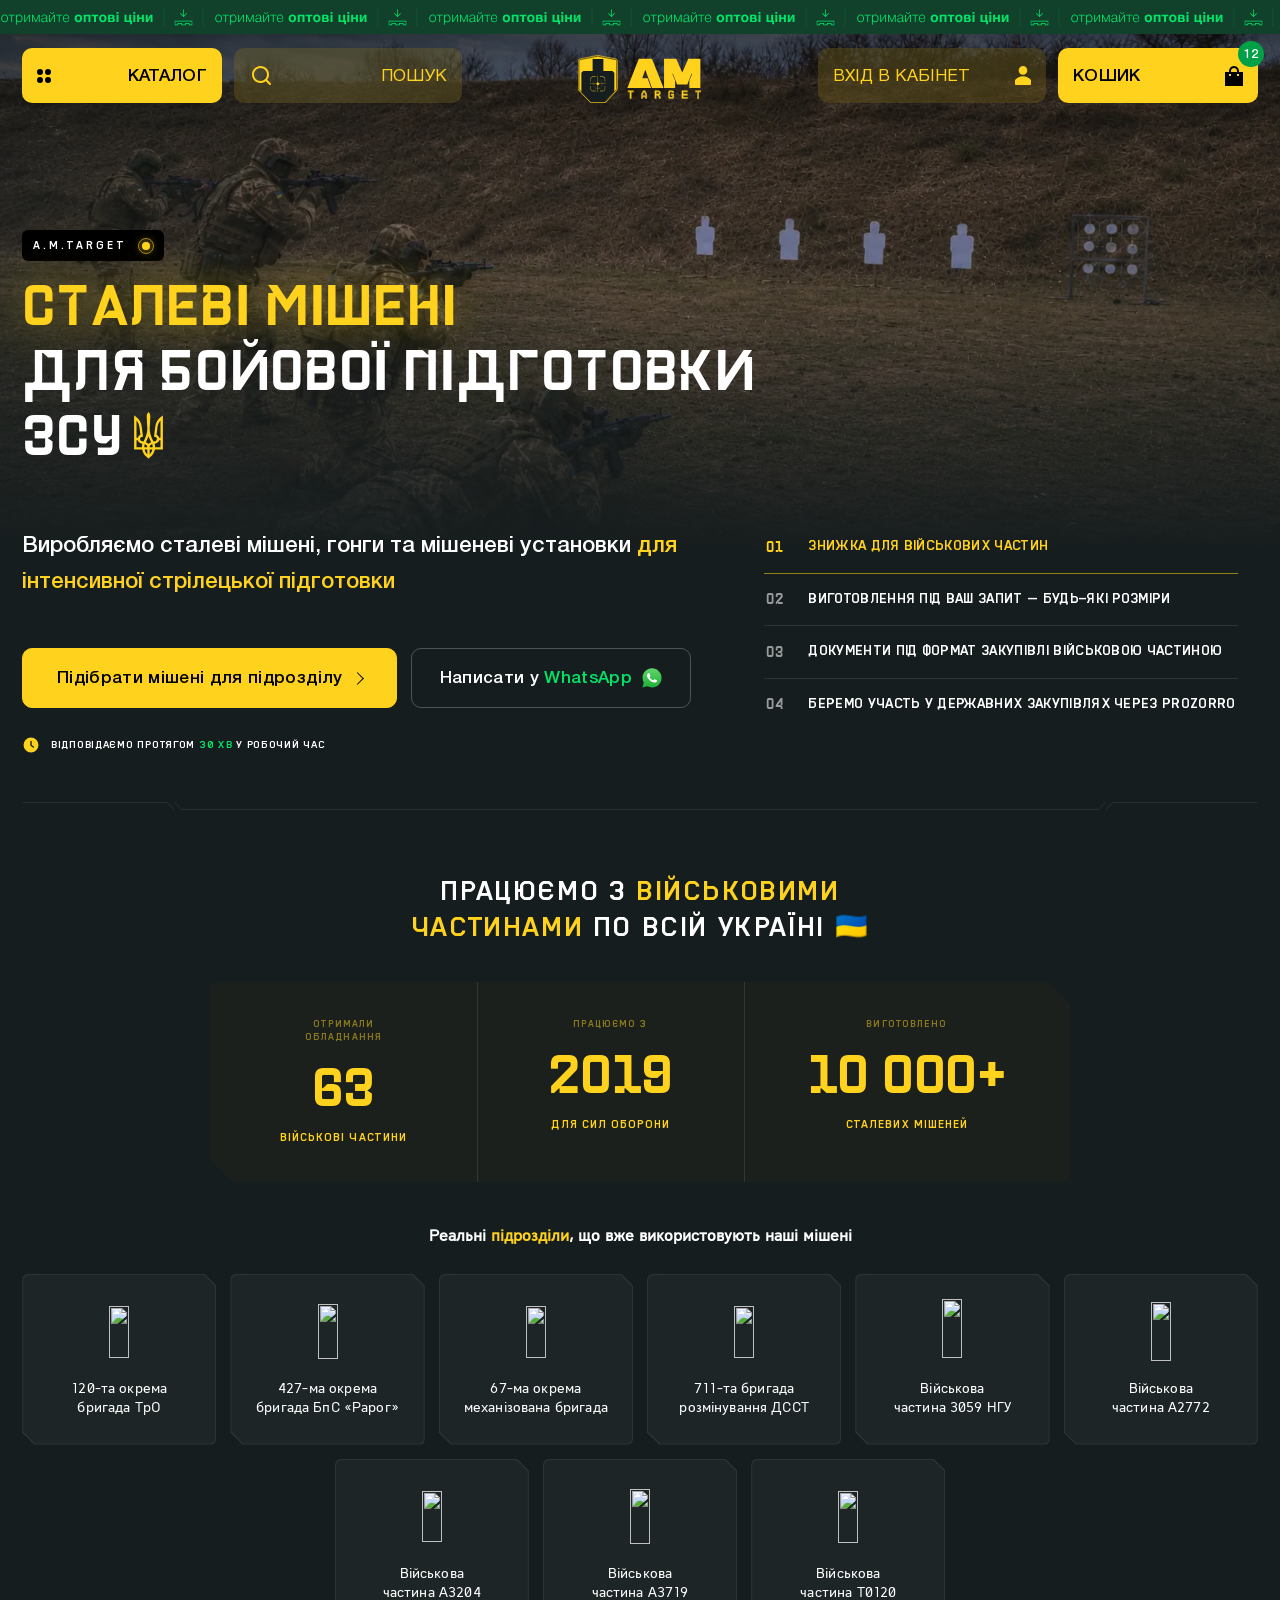
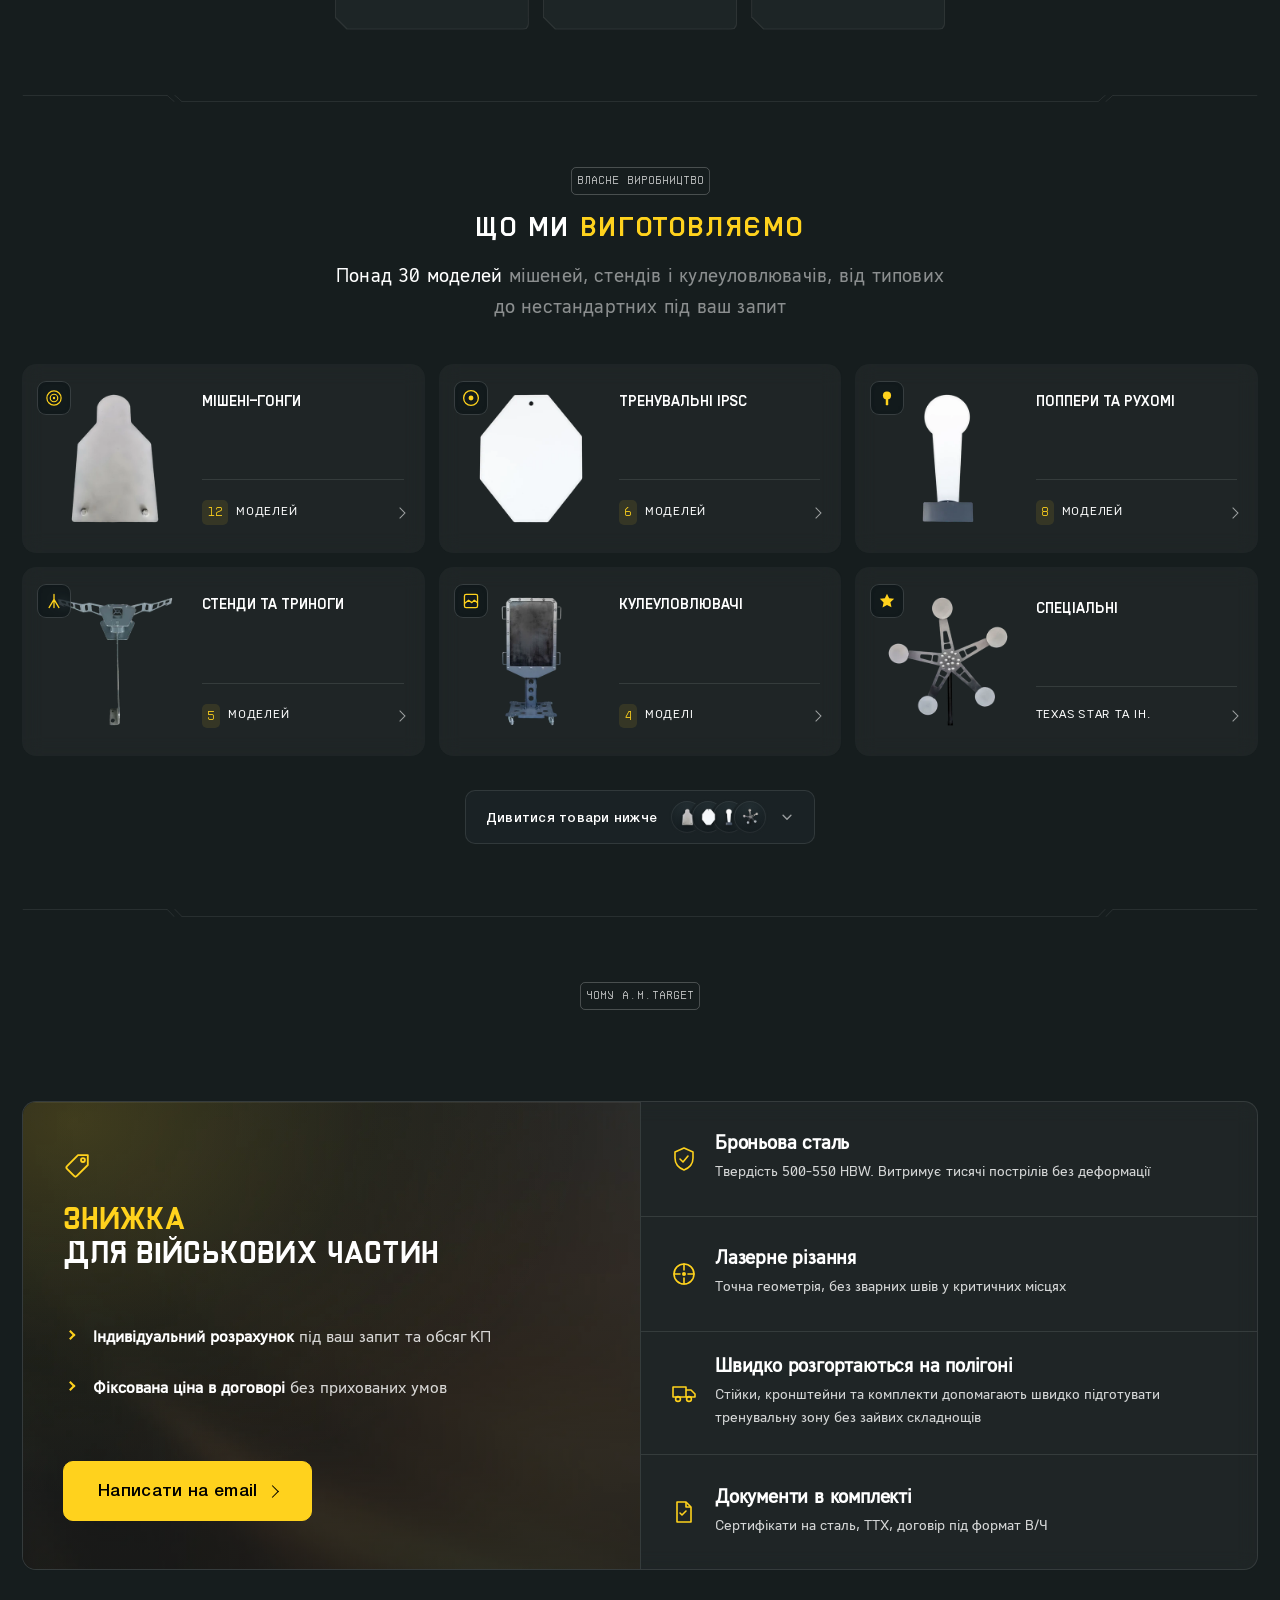
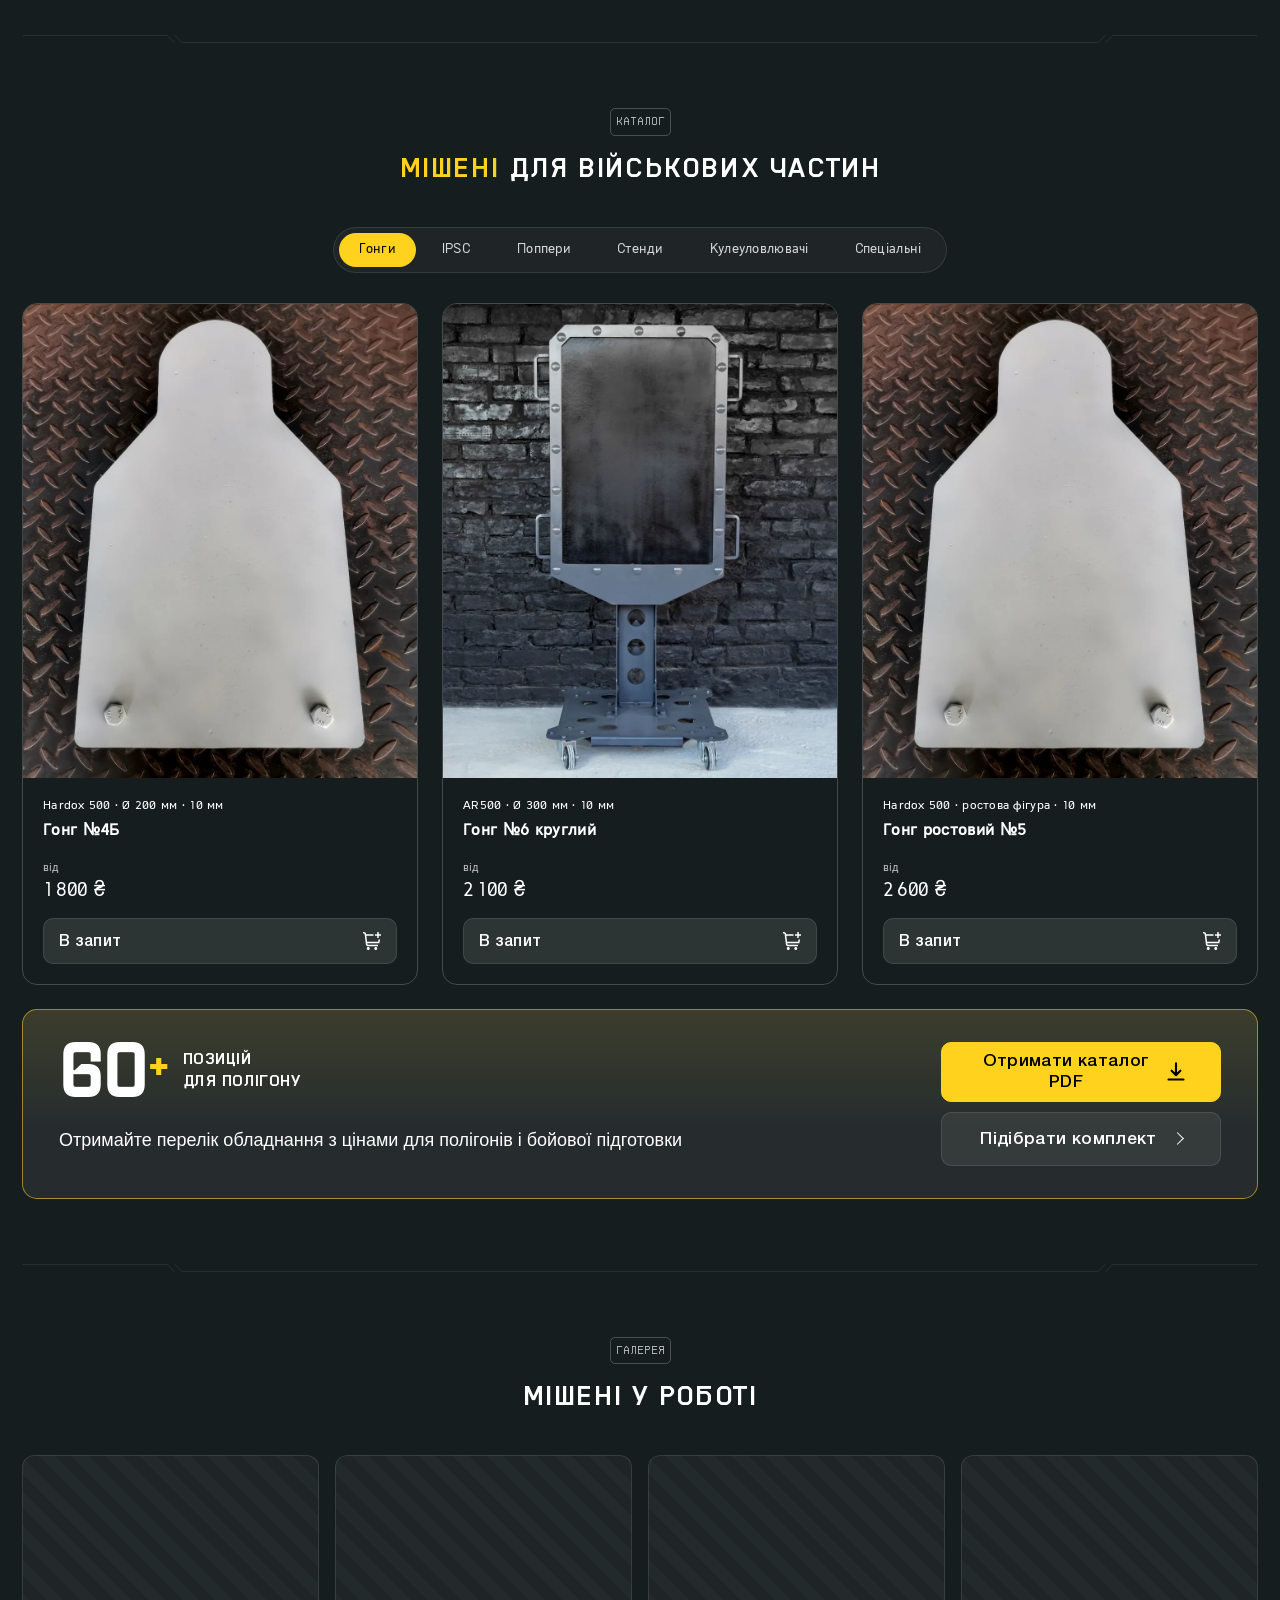
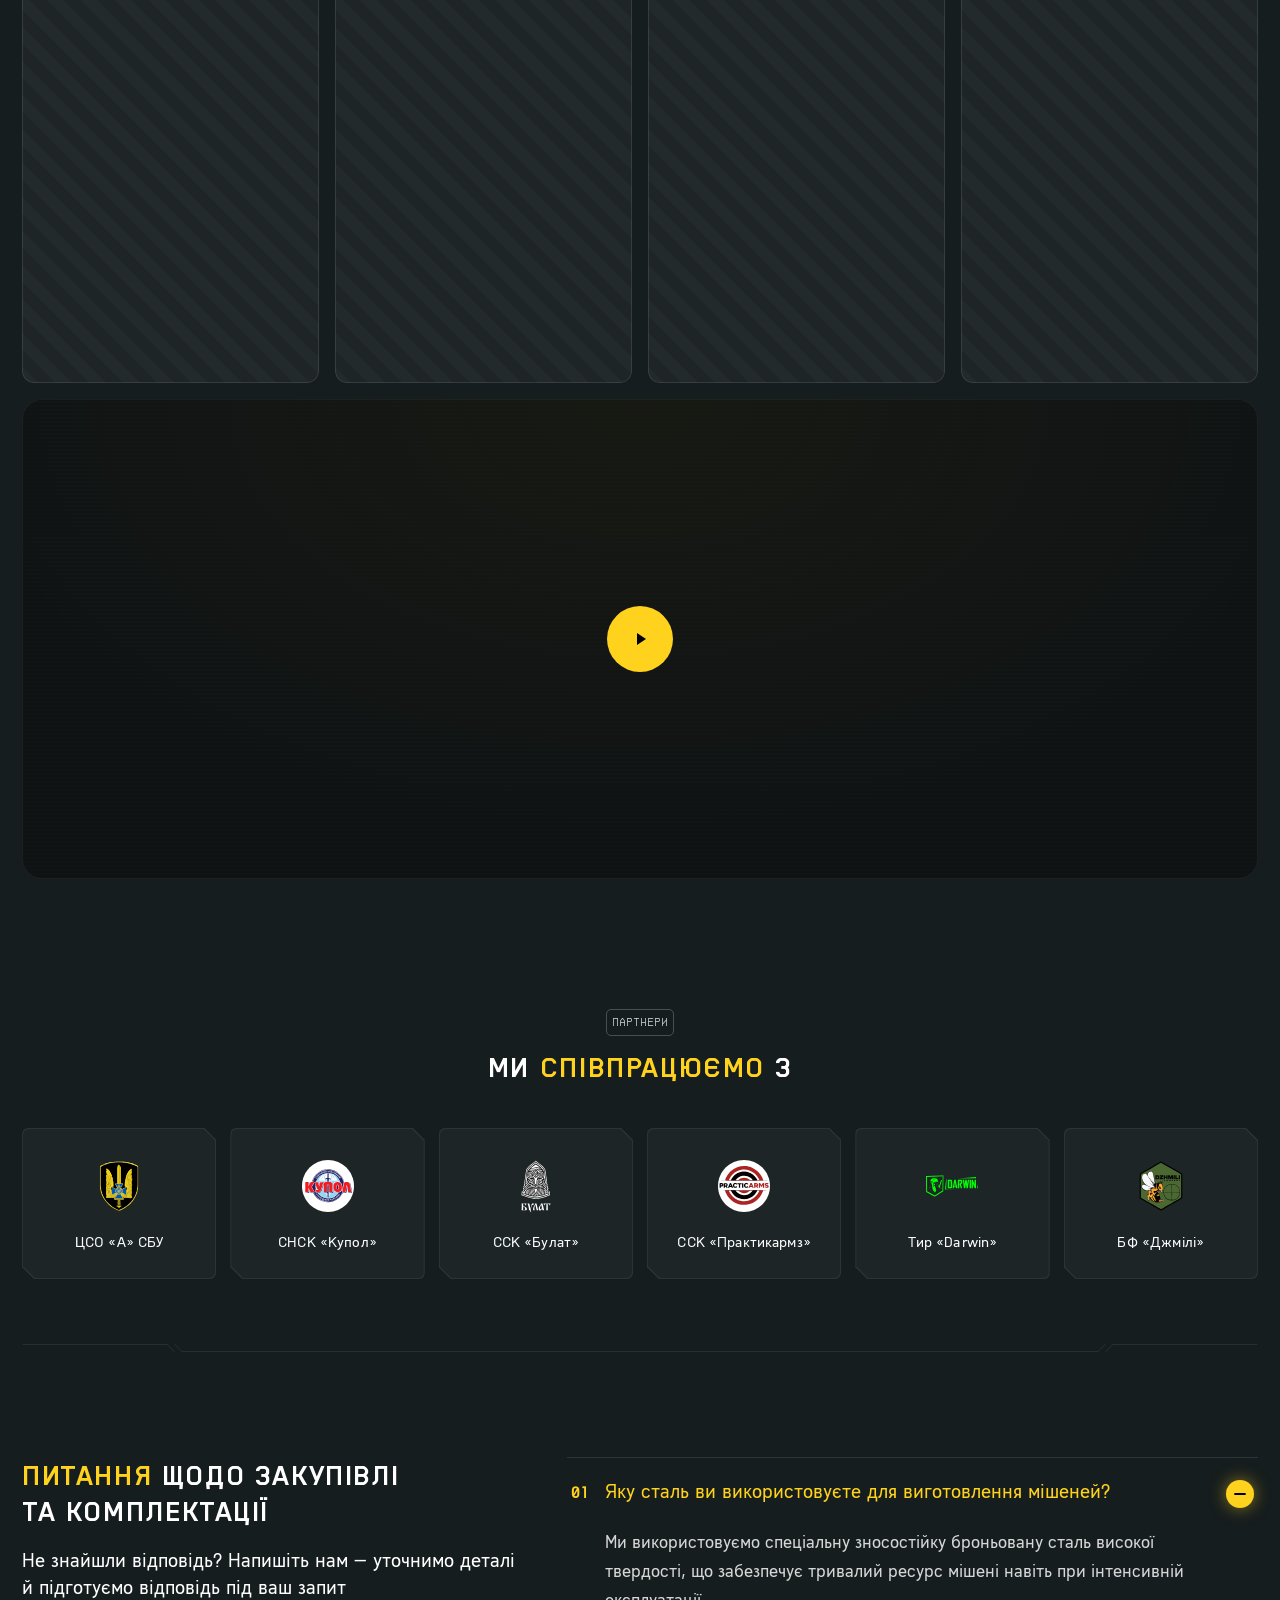
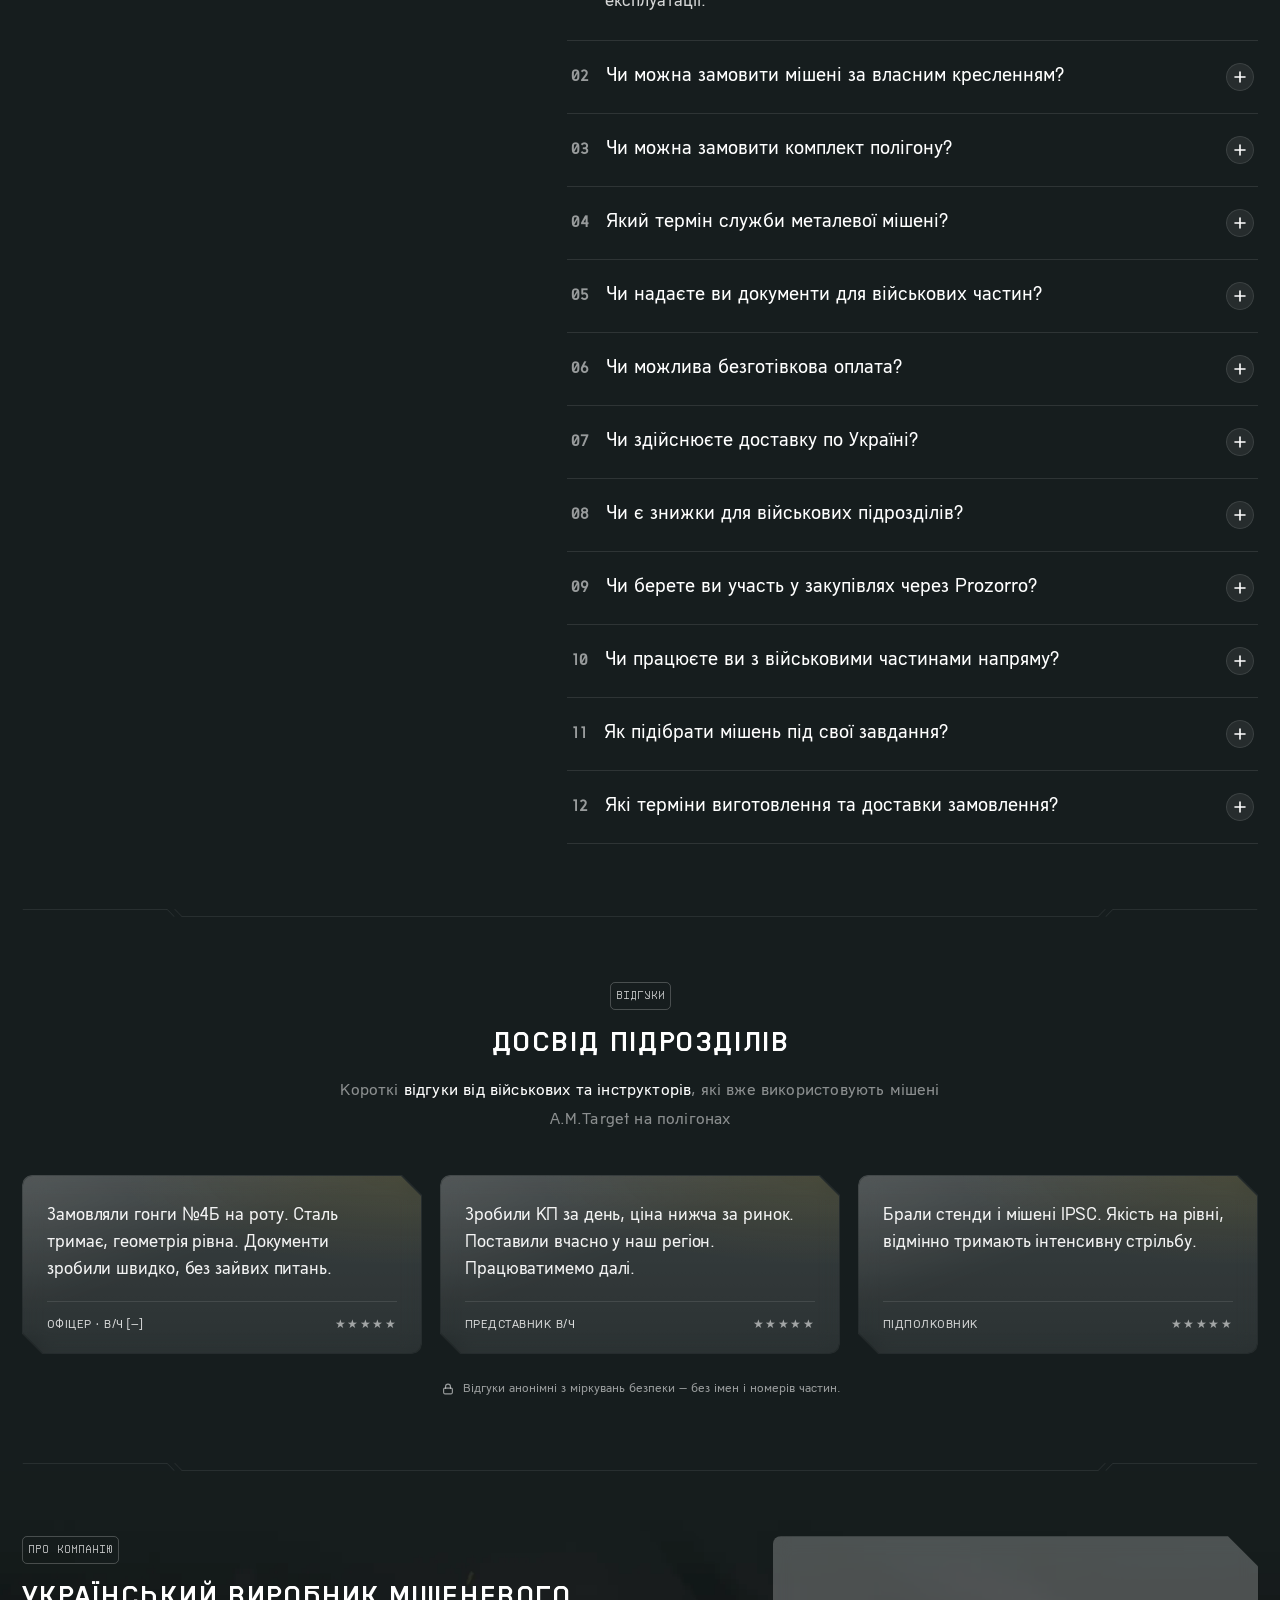
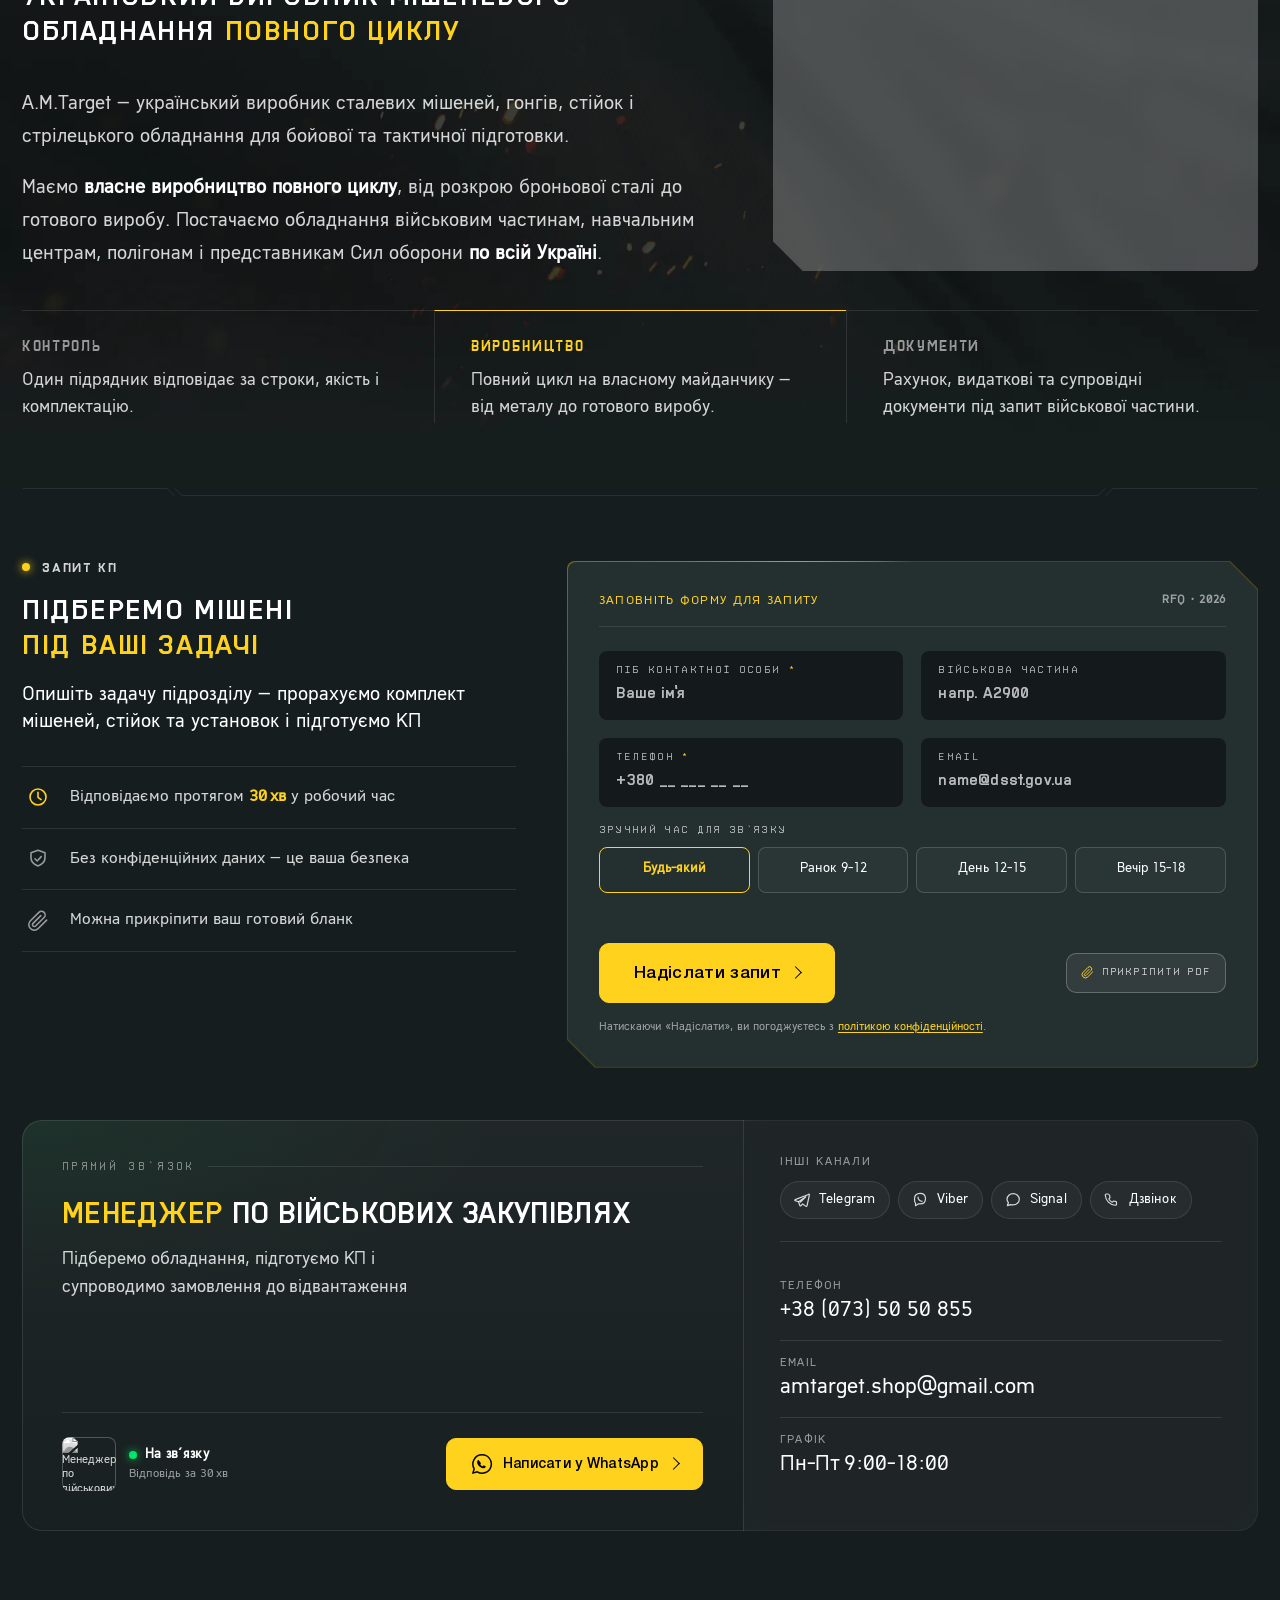
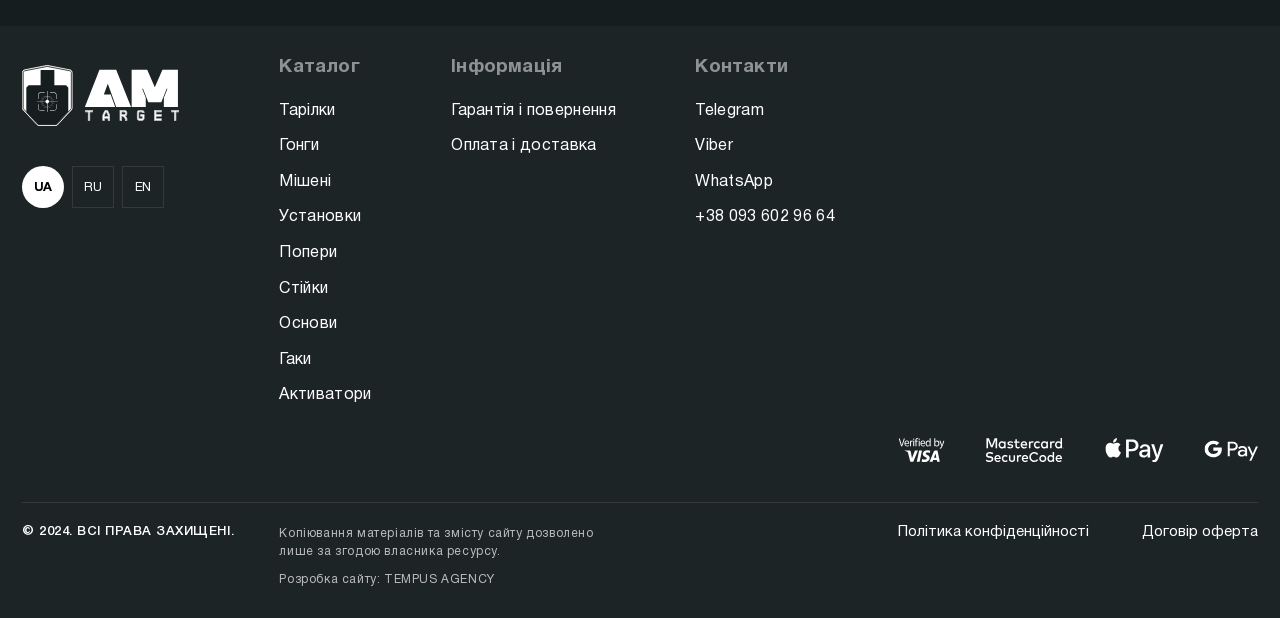
==== commit 17d4486f: "Додати блок «Ми співпрацюємо з» (партнери) перед FAQ Новий повноцінний блок з H2 і eyebrow «Партнери" ====
--- a/landing frame/index.html
+++ b/landing frame/index.html
@@ -422,7 +422,7 @@
               </span>
               <div class="landing__why-row-body">
                 <h4 class="landing__why-row-title">Броньова сталь</h4>
-                <p class="landing__why-row-text">Hardox 500 / AR500. Витримує тисячі пострілів без деформації</p>
+                <p class="landing__why-row-text">Твердість 500-550 HBW. Витримує тисячі пострілів без деформації</p>
               </div>
             </li>
             <li class="landing__why-row">
@@ -768,7 +768,30 @@
       </div>
     </section>
 
-    <!-- ───────── 7 · FAQ ───────── -->
+    <!-- ───────── 7 · ПАРТНЕРИ ───────── -->
+    <section class="landing__partners">
+      <div class="container">
+        <div class="landing__head landing__head--center">
+          <p class="landing__suptitle" data-reveal>Партнери</p>
+          <h2 class="landing__title" data-reveal>Ми <span class="landing__title-accent">співпрацюємо</span> з</h2>
+        </div>
+        <ul class="landing__logos">
+          <li class="landing__logos-itm" data-reveal><span class="landing__logos-mark" aria-hidden="true"><img src="assets/img/logo_partners/ЦСО _А_ СБУ.svg" alt="" width="56" height="56" loading="lazy"></span><span class="landing__logos-name">ЦСО «А» СБУ</span></li>
+          <li class="landing__logos-itm" data-reveal><span class="landing__logos-mark" aria-hidden="true"><img src="assets/img/logo_partners/СНСК КУПОЛ – Громадська організація.svg" alt="" width="56" height="56" loading="lazy"></span><span class="landing__logos-name">СНСК «Купол»</span></li>
+          <li class="landing__logos-itm" data-reveal><span class="landing__logos-mark" aria-hidden="true"><img src="assets/img/logo_partners/ССК _БУЛАТ_.svg" alt="" width="56" height="56" loading="lazy"></span><span class="landing__logos-name">ССК «Булат»</span></li>
+          <li class="landing__logos-itm" data-reveal><span class="landing__logos-mark" aria-hidden="true"><img src="assets/img/logo_partners/ССК Практикармз.svg" alt="" width="56" height="56" loading="lazy"></span><span class="landing__logos-name">ССК «Практикармз»</span></li>
+          <li class="landing__logos-itm" data-reveal><span class="landing__logos-mark" aria-hidden="true"><img src="assets/img/logo_partners/Тир Darwin. Стрілецький клуб.svg" alt="" width="56" height="56" loading="lazy"></span><span class="landing__logos-name">Тир «Darwin»</span></li>
+          <li class="landing__logos-itm" data-reveal><span class="landing__logos-mark" aria-hidden="true"><img src="assets/img/logo_partners/БФ Джмілі.svg" alt="" width="56" height="56" loading="lazy"></span><span class="landing__logos-name">БФ «Джмілі»</span></li>
+        </ul>
+      </div>
+    </section>
+
+    <!-- розділювач -->
+    <div class="landing__sep container" aria-hidden="true">
+      <img class="landing__sep-line" src="assets/img/divider.svg" width="1408" height="9" alt="" loading="lazy" decoding="async">
+    </div>
+
+    <!-- ───────── 8 · FAQ ───────── -->
     <section class="landing__faq">
       <div class="container landing__faq-inner">
         <div class="landing__faq-intro">
@@ -836,7 +859,7 @@
       <img class="landing__sep-line" src="assets/img/divider.svg" width="1408" height="9" alt="" loading="lazy" decoding="async">
     </div>
 
-    <!-- ───────── 8 · ВІДГУКИ ───────── -->
+    <!-- ───────── 9 · ВІДГУКИ ───────── -->
     <section class="landing__reviews">
       <div class="container">
         <div class="landing__cats-head landing__reviews-head">
@@ -890,7 +913,7 @@
       <img class="landing__sep-line" src="assets/img/divider.svg" width="1408" height="9" alt="" loading="lazy" decoding="async">
     </div>
 
-    <!-- ───────── 9 · ПРО КОМПАНІЮ ───────── -->
+    <!-- ───────── 10 · ПРО КОМПАНІЮ ───────── -->
     <section class="landing__about">
       <div class="container landing__about-inner">
         <div class="landing__head landing__about-head">
@@ -934,7 +957,7 @@
       <img class="landing__sep-line" src="assets/img/divider.svg" width="1408" height="9" alt="" loading="lazy" decoding="async">
     </div>
 
-    <!-- ───────── 10 · RFQ FORM ───────── -->
+    <!-- ───────── 11 · RFQ FORM ───────── -->
     <section class="landing__rfq" id="rfq">
       <div class="container landing__rfq-inner">
         <div class="landing__rfq-intro">
@@ -1047,7 +1070,7 @@
       </div>
     </section>
 
-    <!-- ───────── 11 · CONTACTS ───────── -->
+    <!-- ───────── 12 · CONTACTS ───────── -->
     <section class="landing__contacts" id="contacts">
       <div class="container">
         <div class="landing__contacts-panel" data-reveal>
